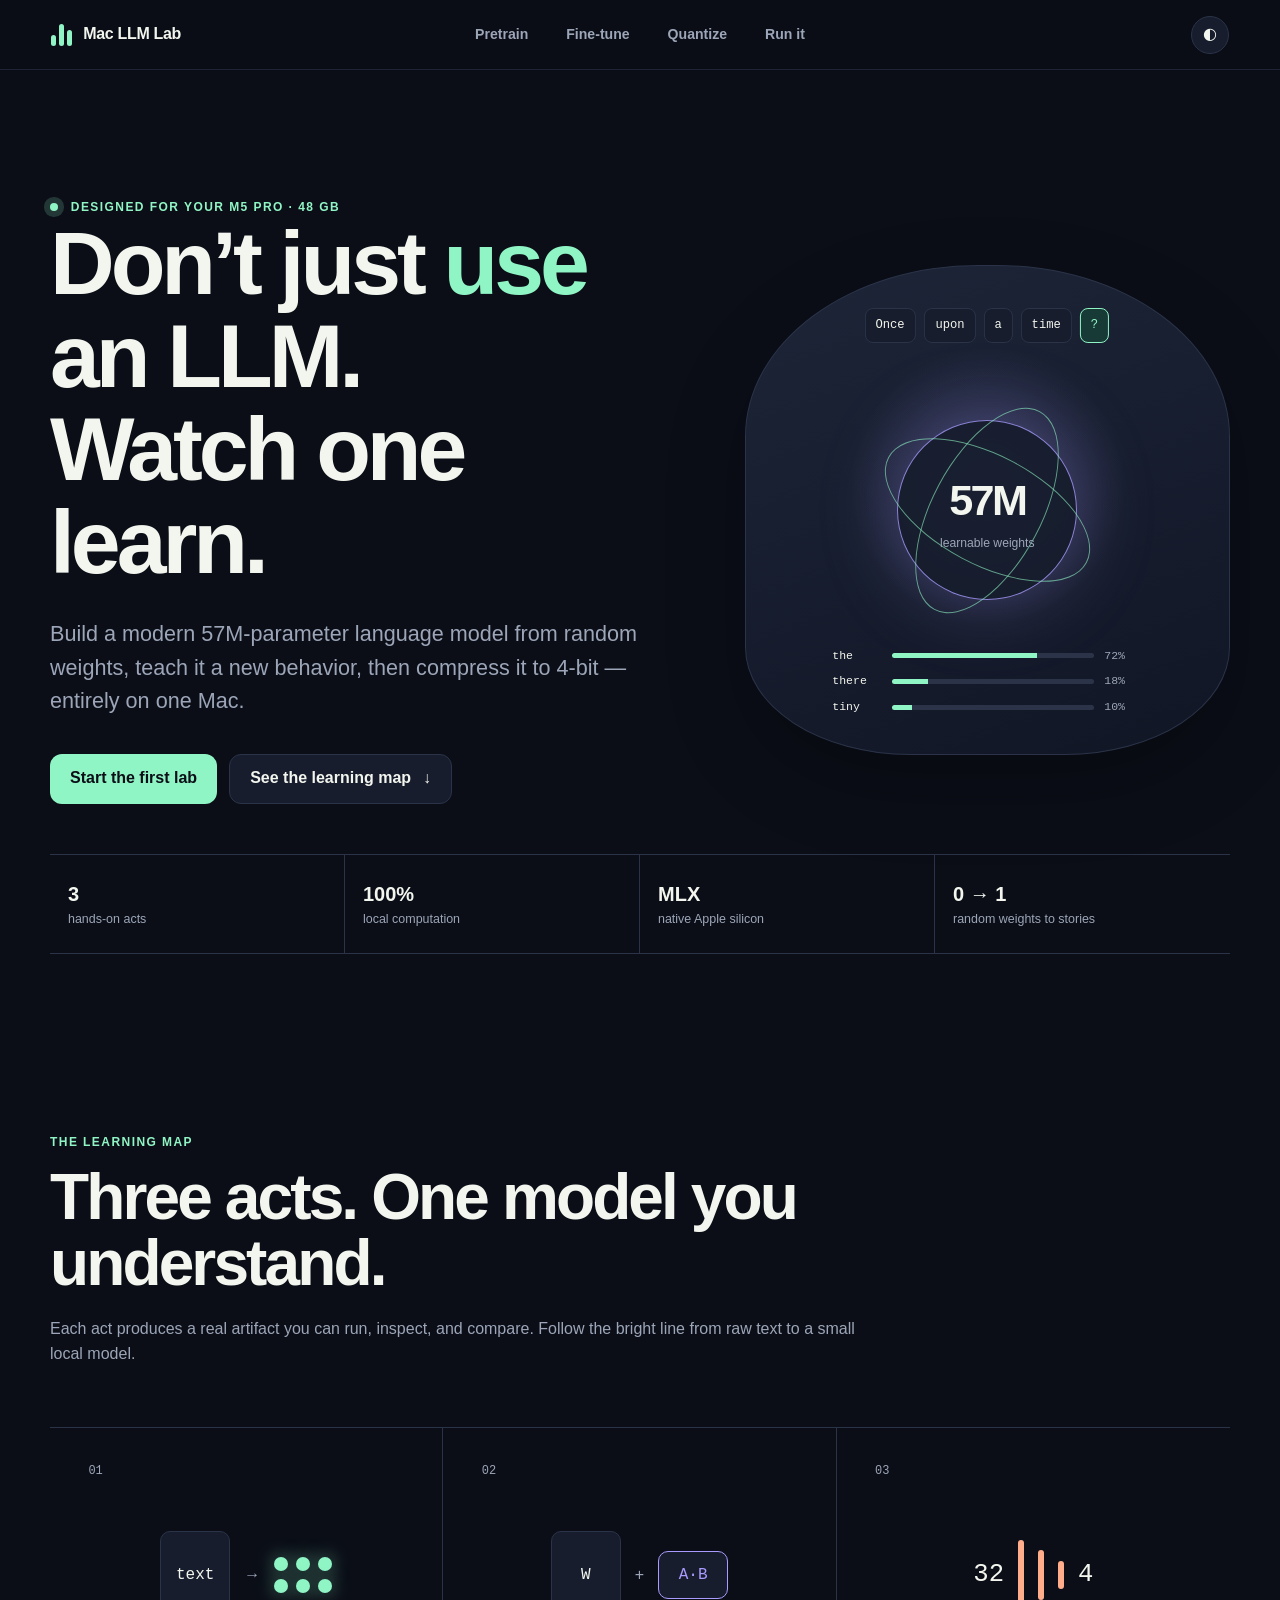
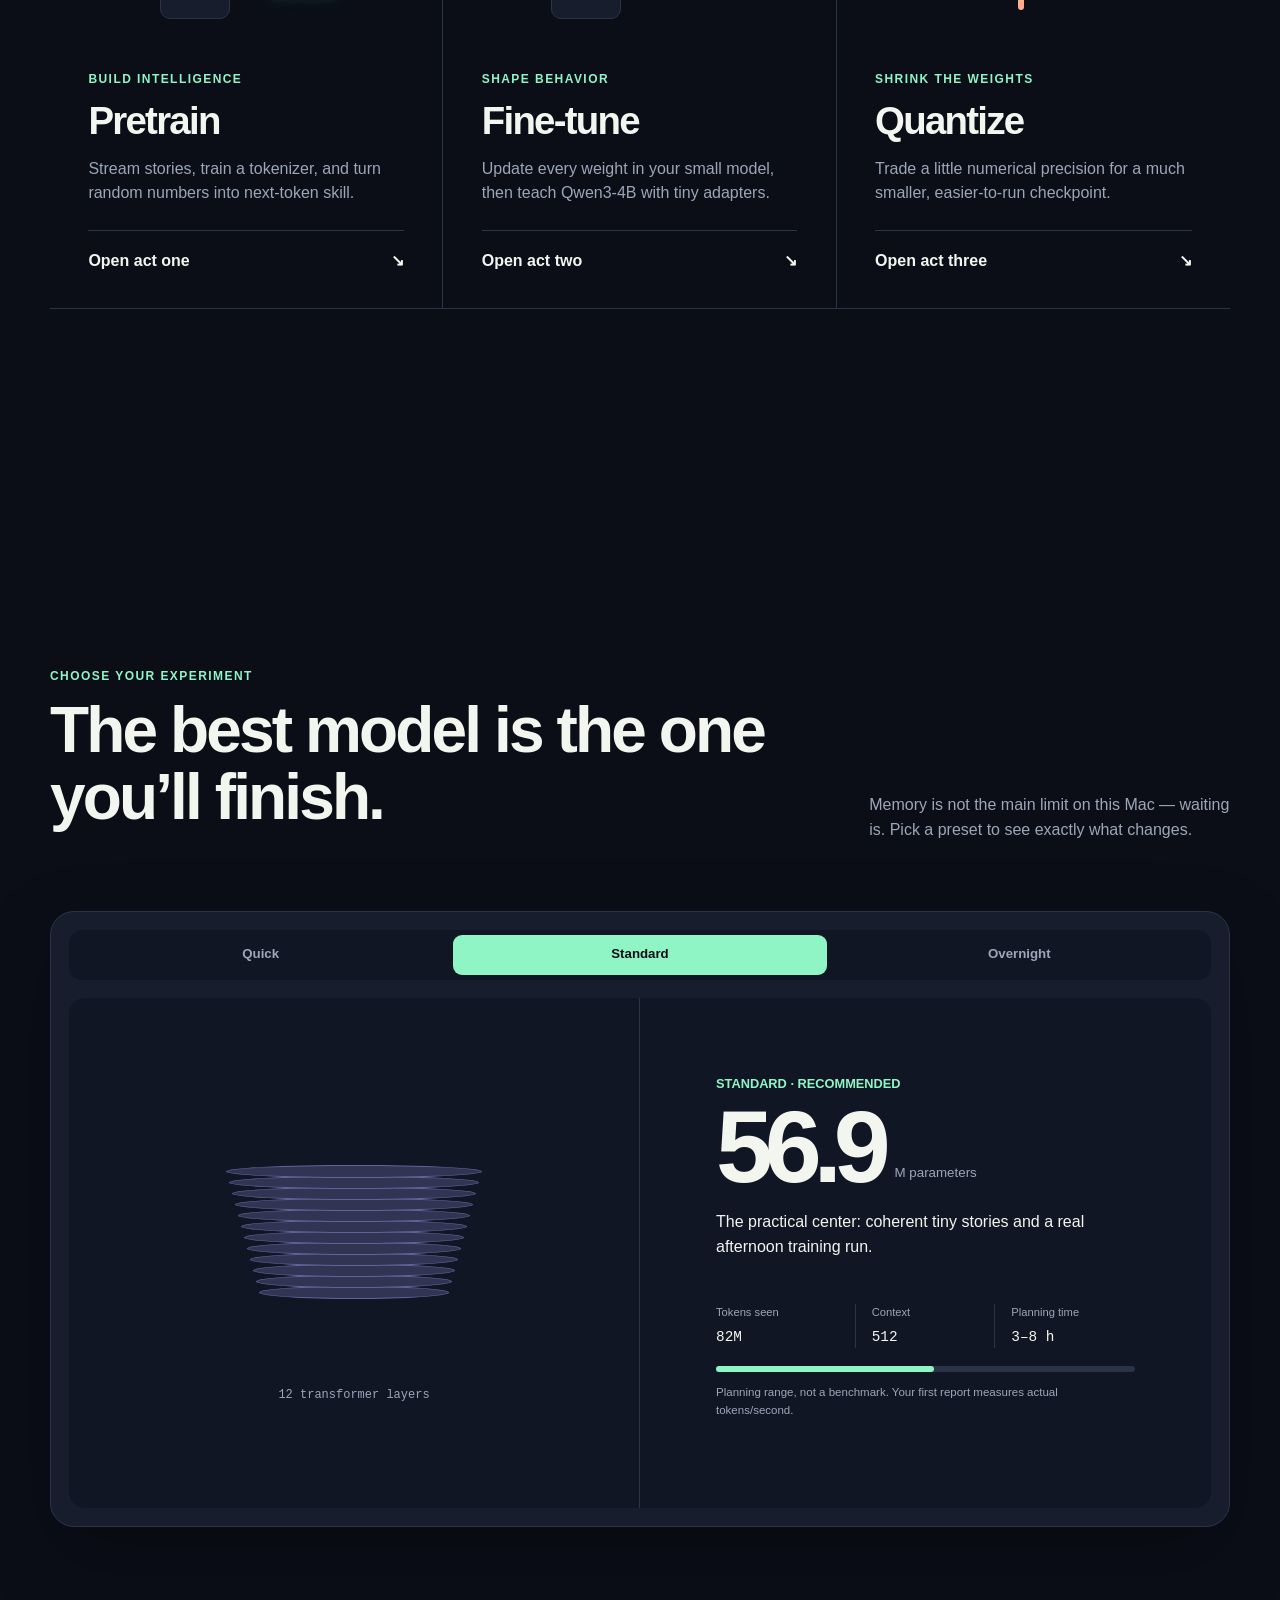
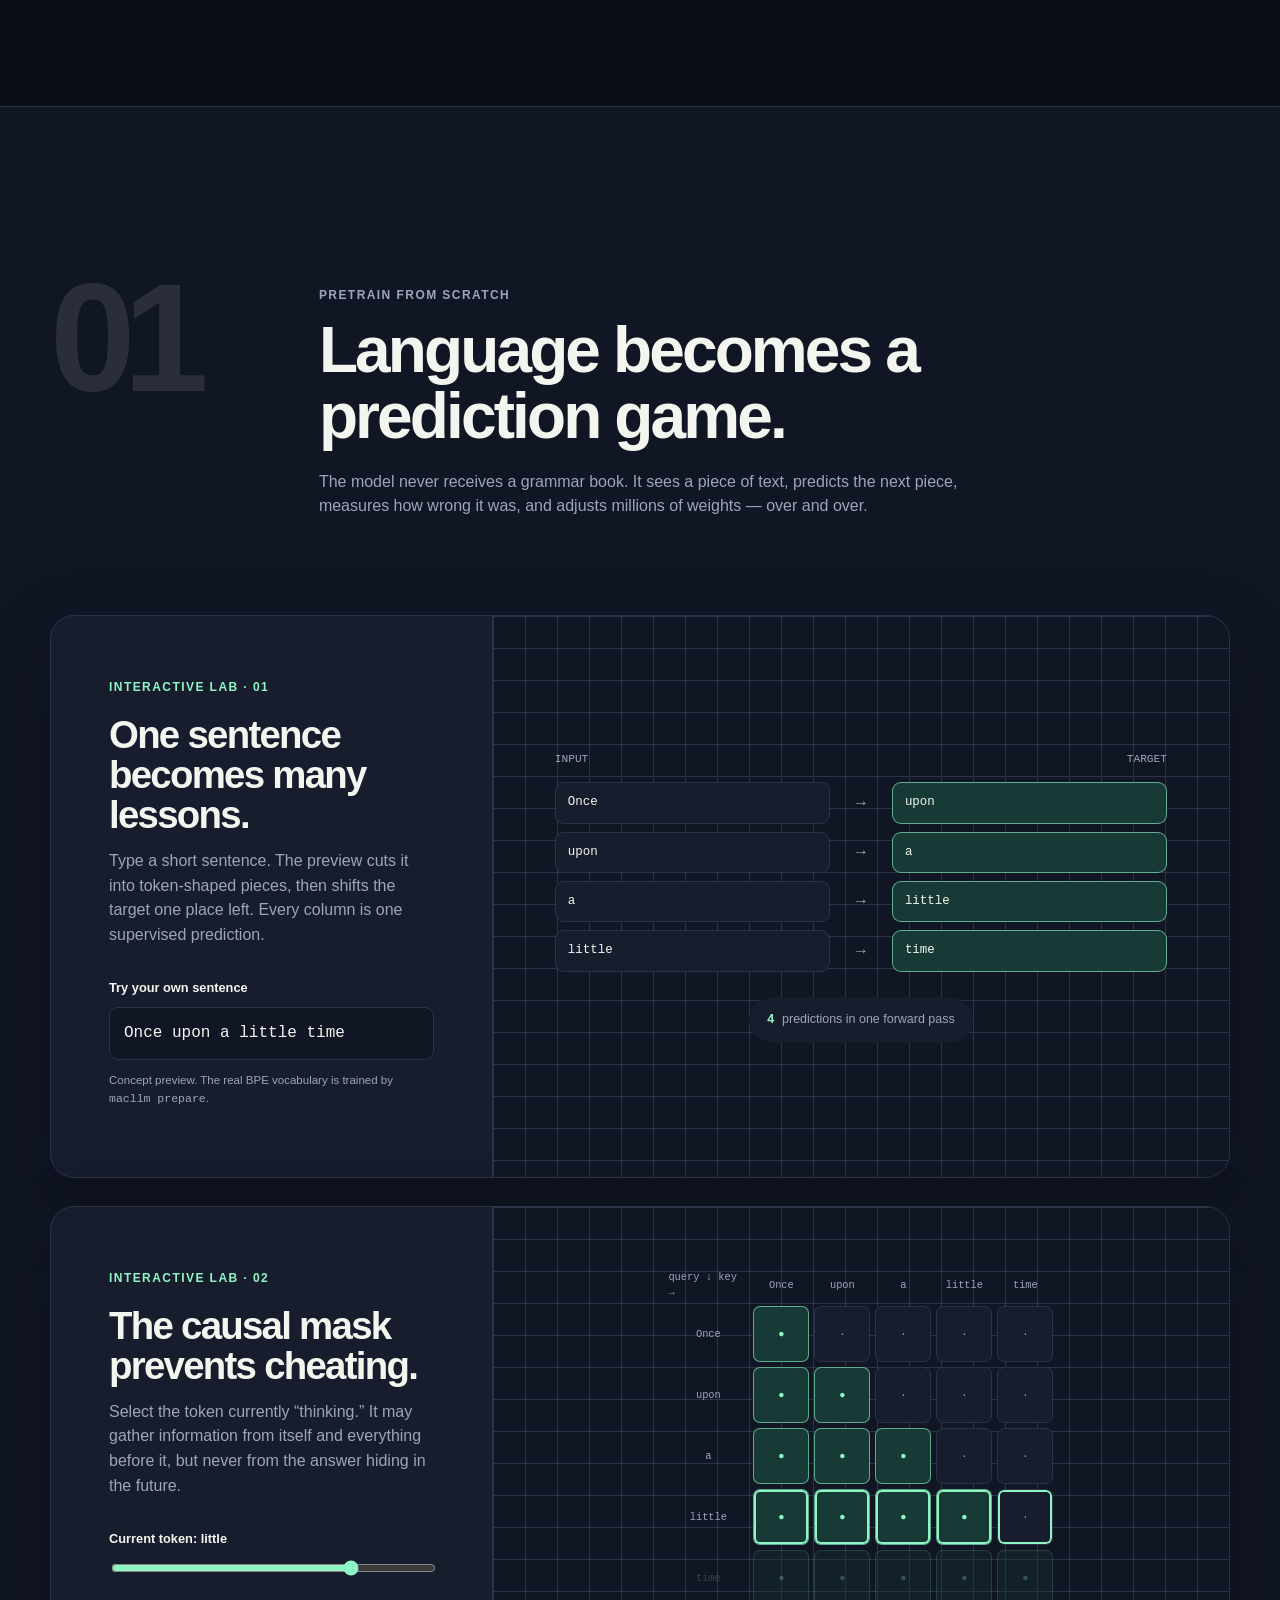
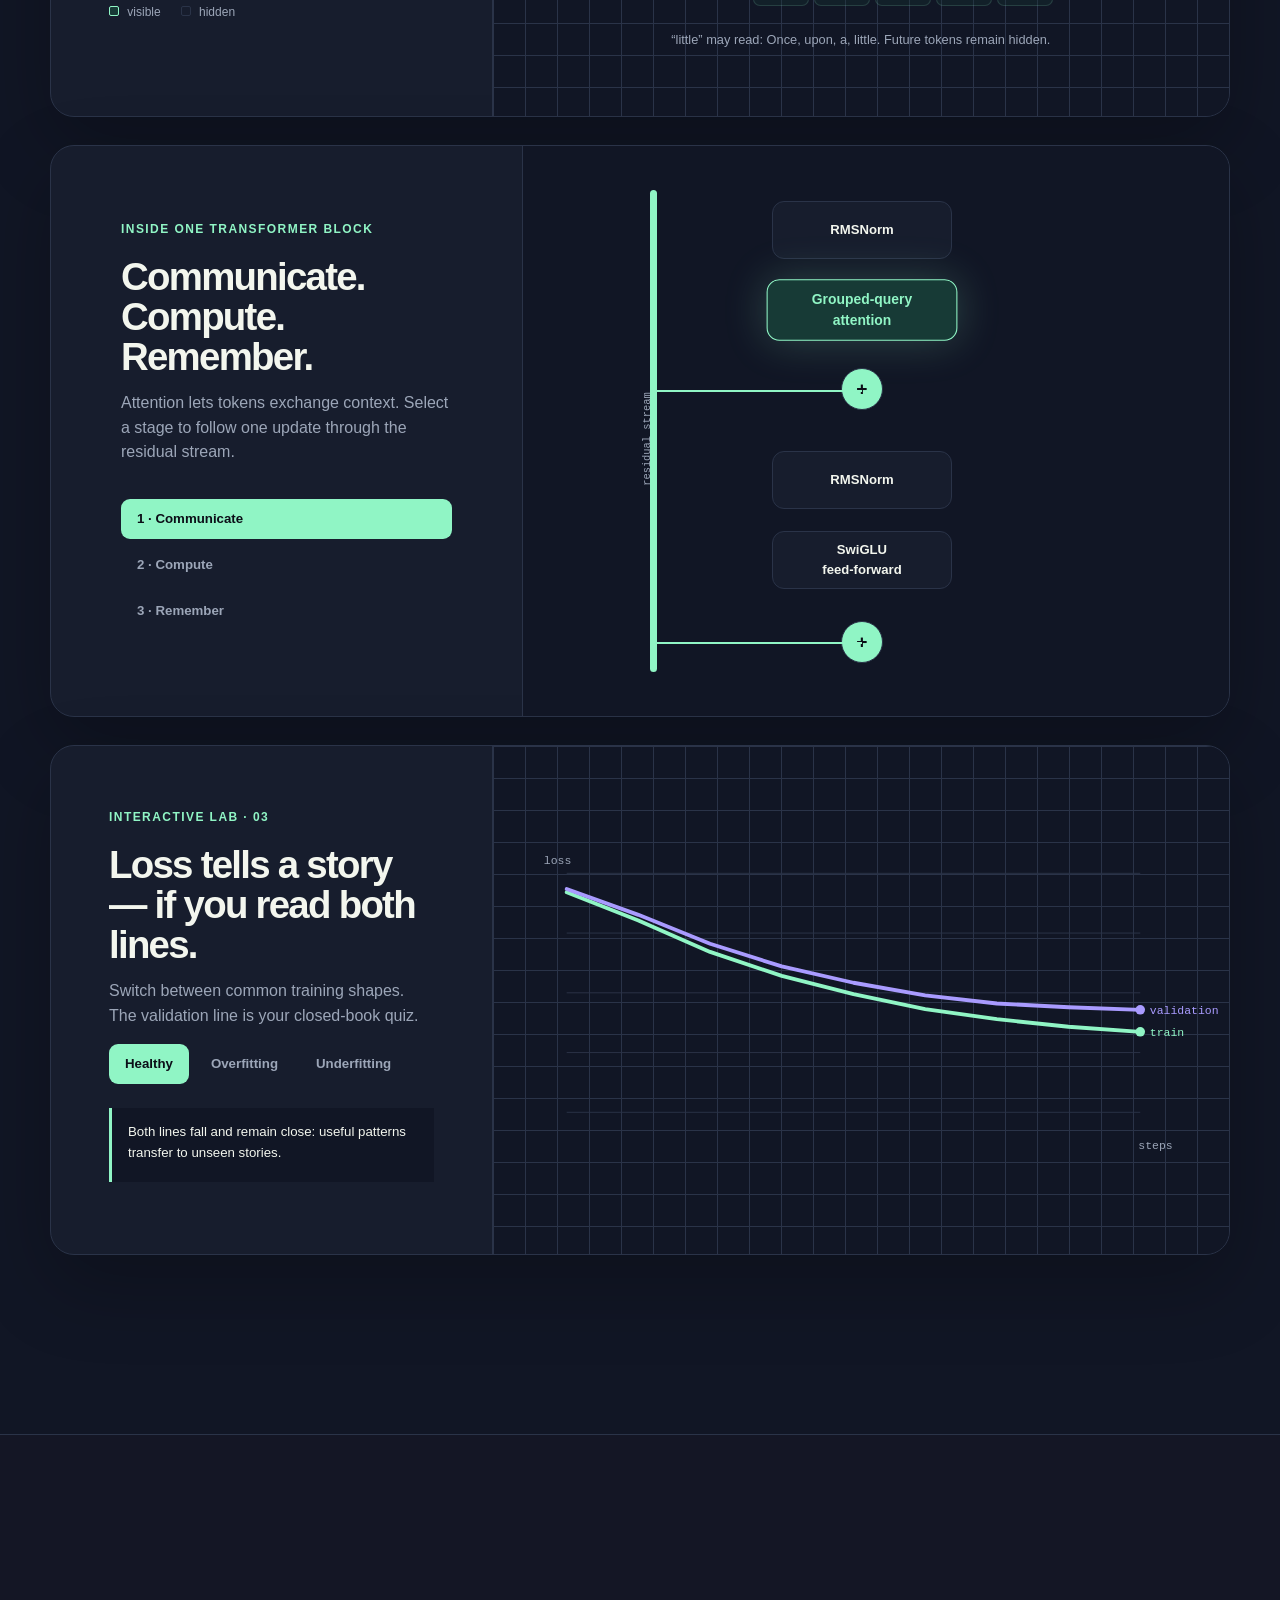
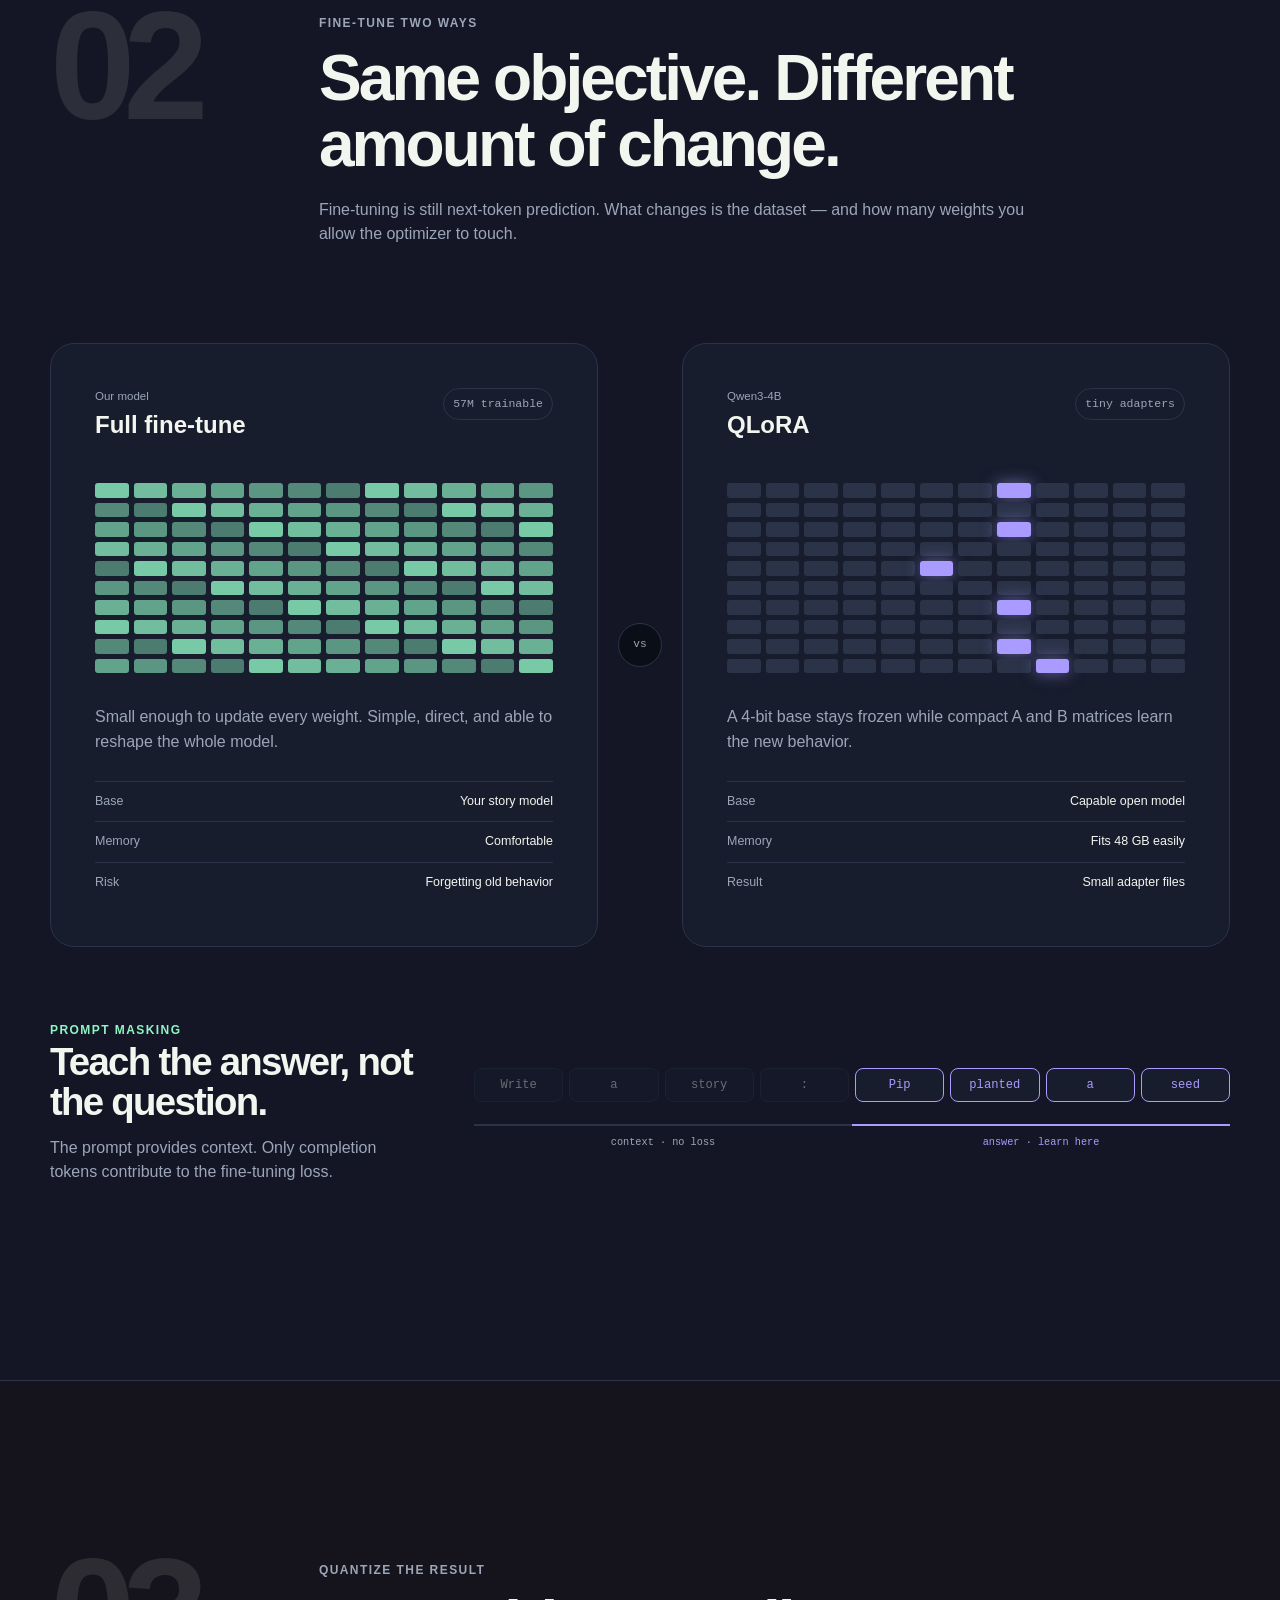
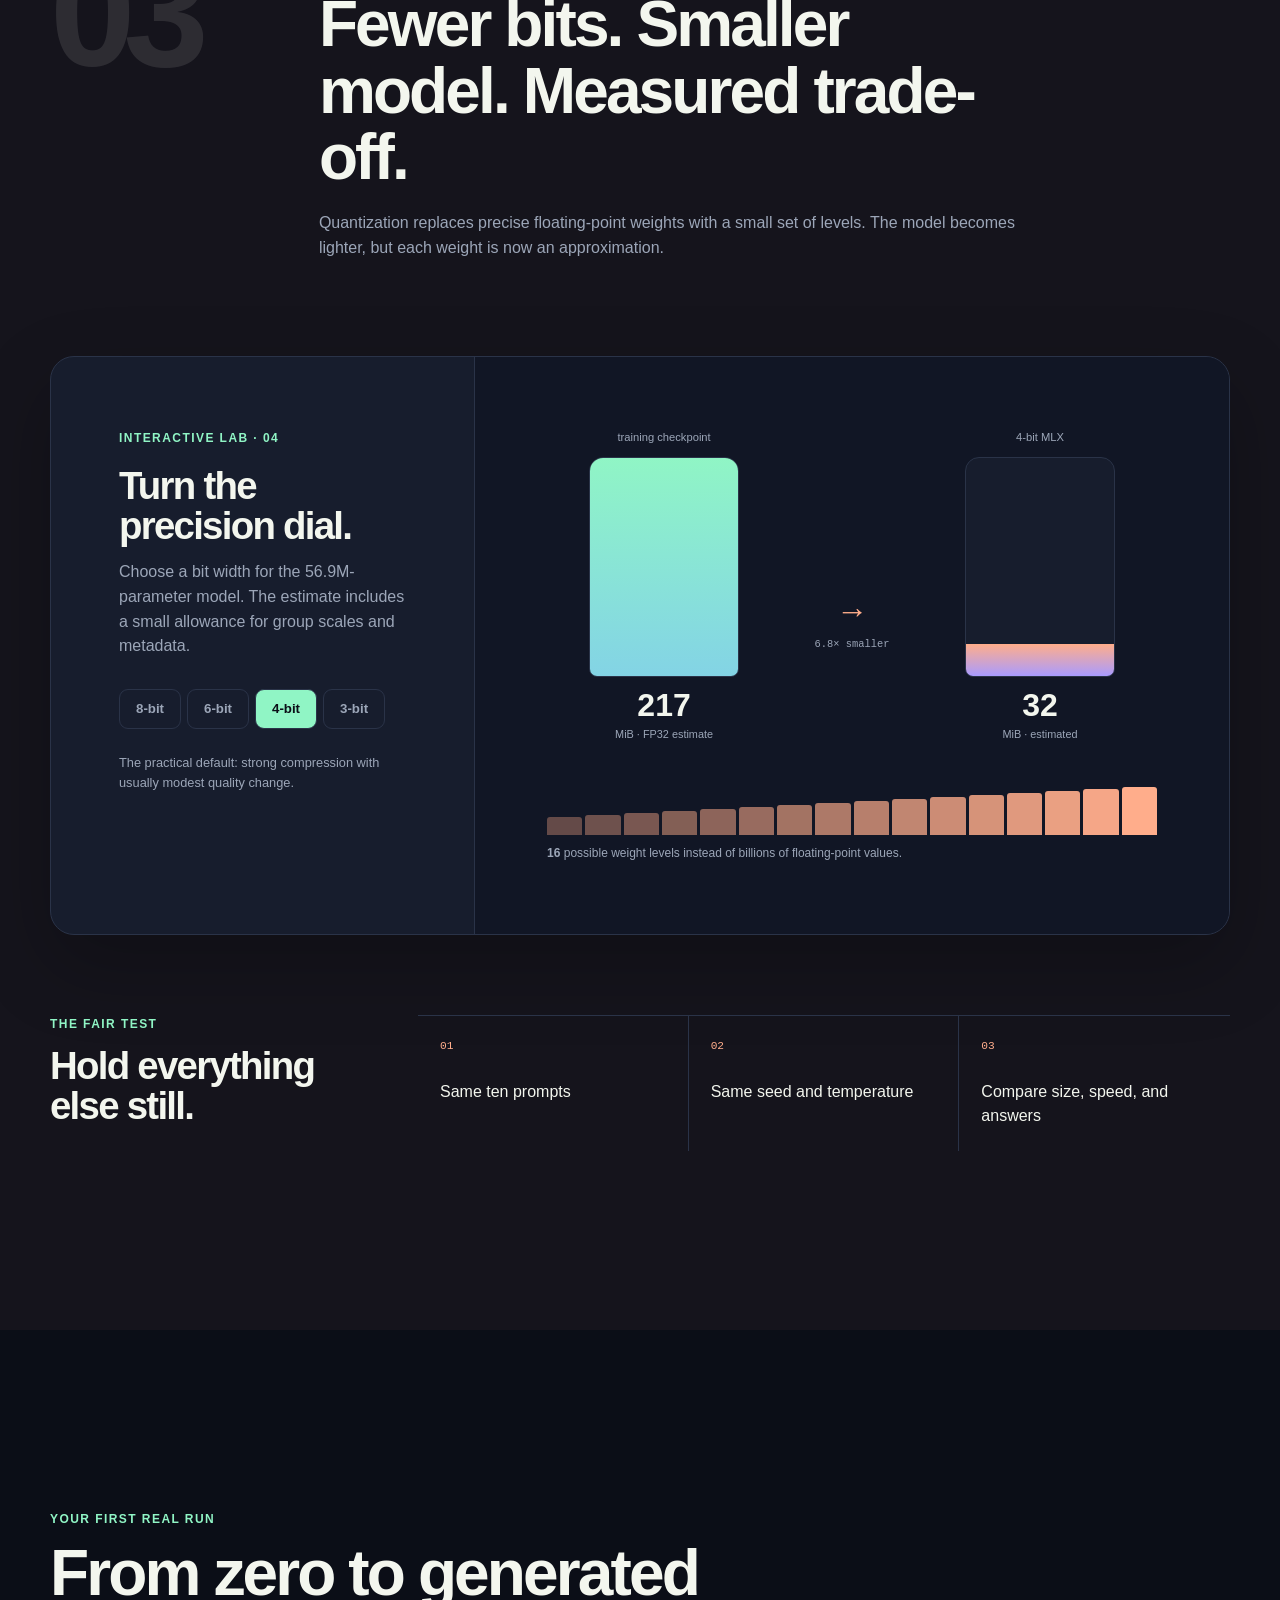
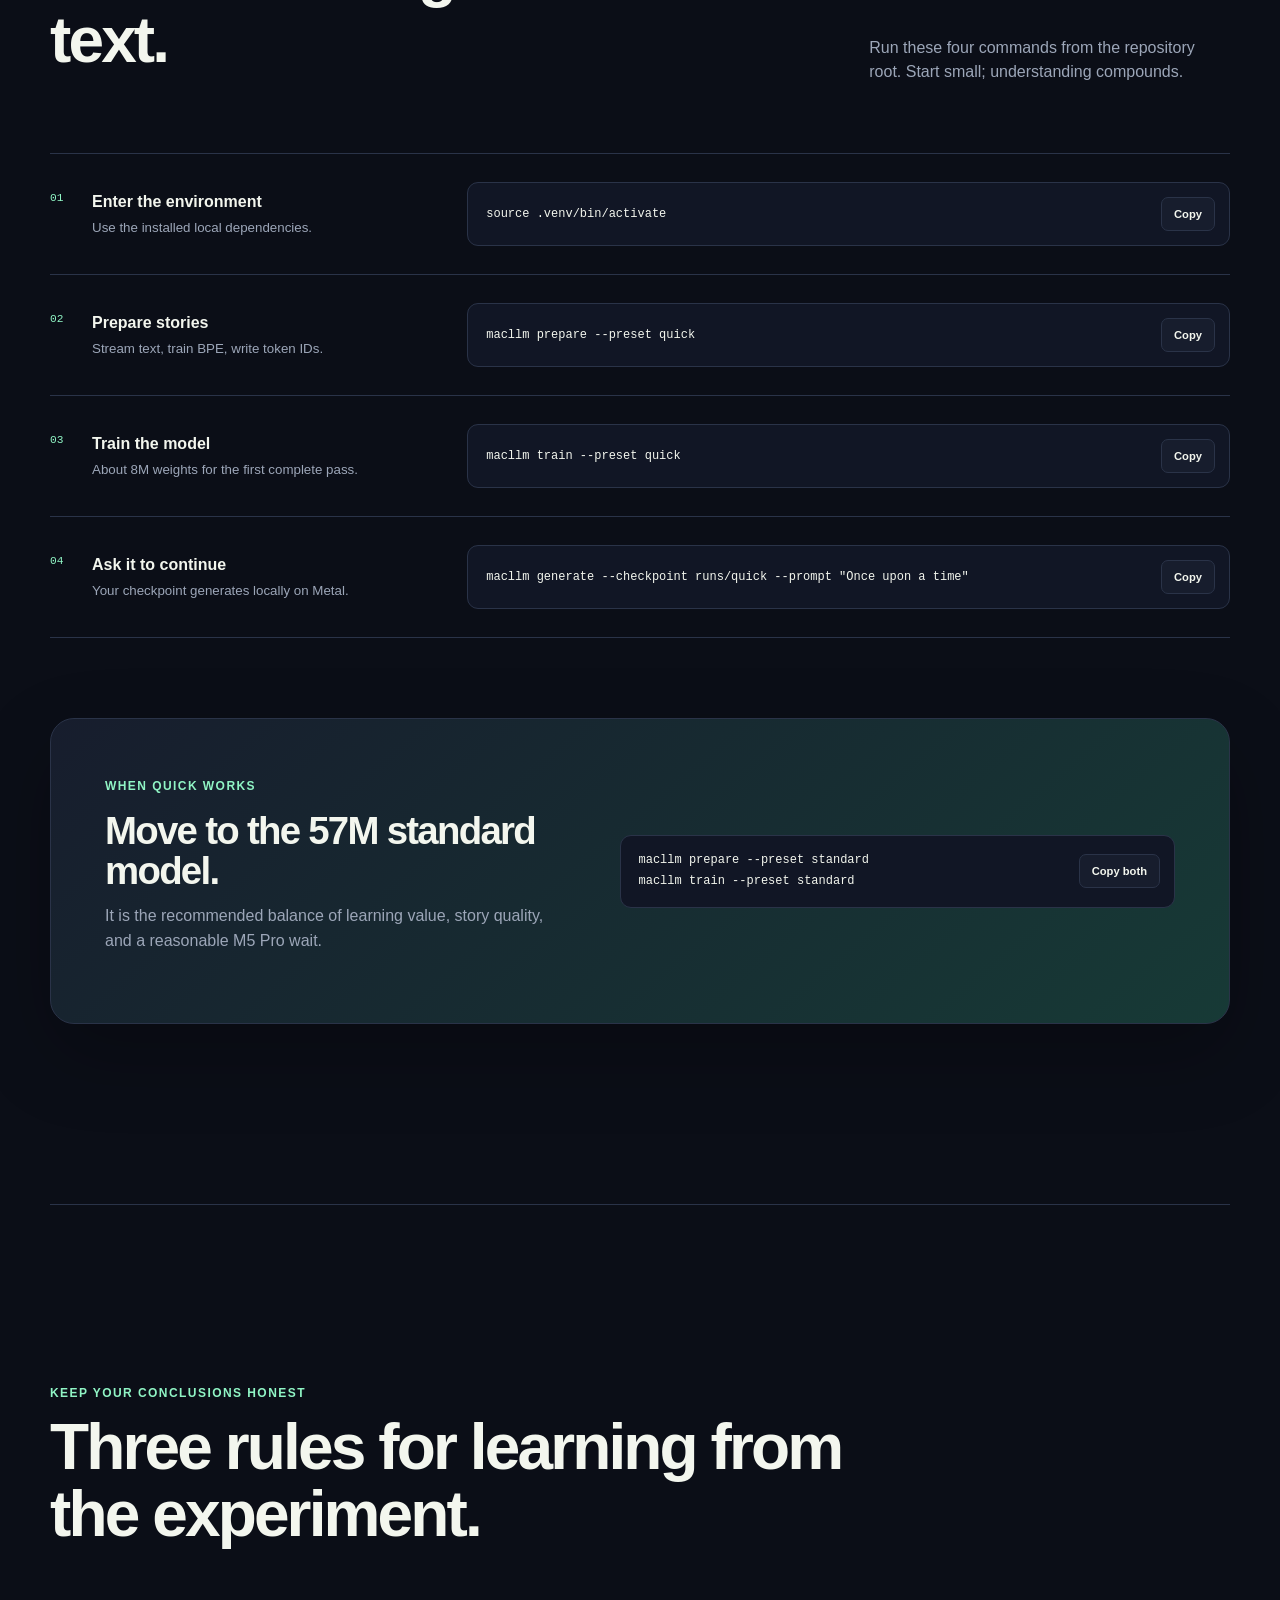
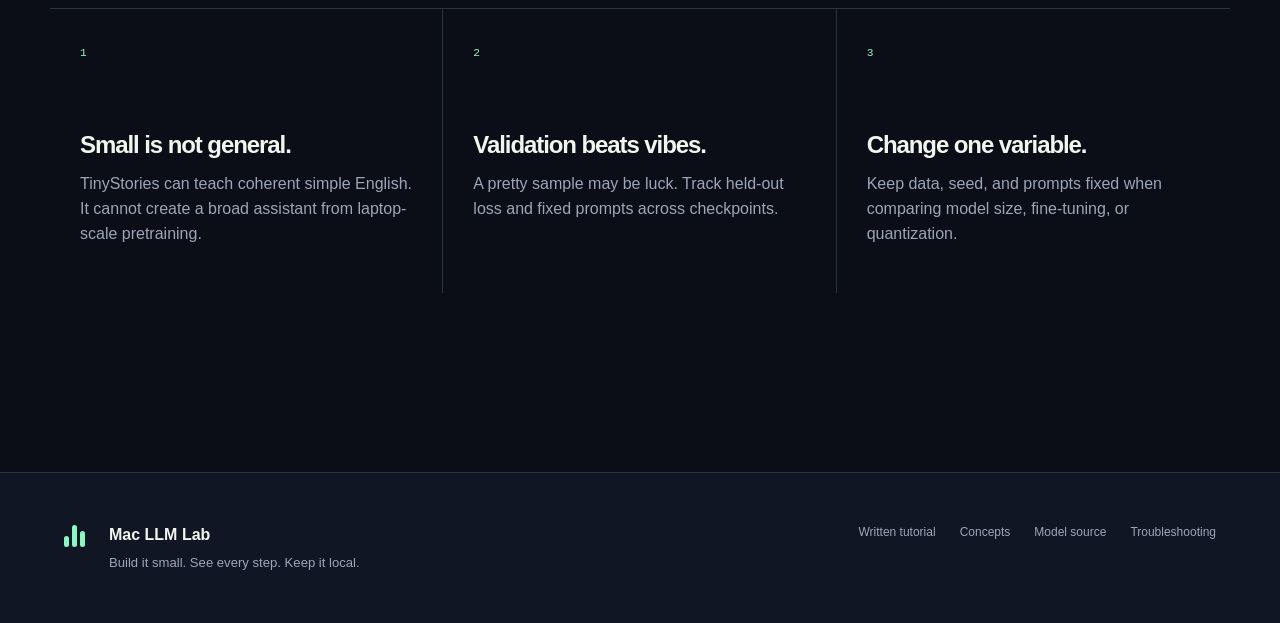
==== site/index.html @ 8b6c9ab3 "Add interactive visual course" ====
<!doctype html>
<html lang="en">
  <head>
    <meta charset="utf-8" />
    <meta name="viewport" content="width=device-width, initial-scale=1" />
    <meta
      name="description"
      content="A visual, practical course for building, fine-tuning, and quantizing language models on an Apple-silicon Mac."
    />
    <meta name="theme-color" content="#0b0e17" />
    <title>Mac LLM Lab — learn by building</title>
    <link rel="stylesheet" href="styles.css" />
    <script src="app.js" defer></script>
  </head>
  <body>
    <a class="skip-link" href="#main">Skip to the course</a>

    <header class="site-header">
      <a class="brand" href="#top" aria-label="Mac LLM Lab home">
        <span class="brand-mark" aria-hidden="true"><i></i><i></i><i></i></span>
        <span>Mac LLM Lab</span>
      </a>
      <nav aria-label="Course navigation">
        <a href="#pretrain">Pretrain</a>
        <a href="#finetune">Fine-tune</a>
        <a href="#quantize">Quantize</a>
        <a href="#run-it">Run it</a>
      </nav>
      <button class="theme-button" id="theme-button" type="button" aria-label="Switch color theme">
        <span class="theme-icon" aria-hidden="true">◐</span>
      </button>
    </header>

    <main id="main">
      <section class="hero section-shell" id="top">
        <div class="eyebrow"><span class="live-dot"></span> designed for your M5 Pro · 48 GB</div>
        <div class="hero-grid">
          <div class="hero-copy">
            <h1>Don’t just <em>use</em> an LLM.<br />Watch one learn.</h1>
            <p class="hero-lede">
              Build a modern 57M-parameter language model from random weights, teach it a new
              behavior, then compress it to 4-bit — entirely on one Mac.
            </p>
            <div class="hero-actions">
              <a class="button button-primary" href="#run-it">Start the first lab</a>
              <a class="button button-quiet" href="#map">See the learning map <span>↓</span></a>
            </div>
          </div>

          <div class="hero-visual" aria-label="Tokens flowing through a small transformer">
            <div class="token-river" aria-hidden="true">
              <span style="--i: 0">Once</span>
              <span style="--i: 1">upon</span>
              <span style="--i: 2">a</span>
              <span style="--i: 3">time</span>
              <span style="--i: 4" class="token-prediction">?</span>
            </div>
            <div class="model-core">
              <span class="core-orbit orbit-one"></span>
              <span class="core-orbit orbit-two"></span>
              <div class="core-label">
                <strong>57M</strong>
                <span>learnable weights</span>
              </div>
            </div>
            <div class="prediction-stack" aria-hidden="true">
              <div><span>the</span><i style="--p: 72%"></i><b>72%</b></div>
              <div><span>there</span><i style="--p: 18%"></i><b>18%</b></div>
              <div><span>tiny</span><i style="--p: 10%"></i><b>10%</b></div>
            </div>
          </div>
        </div>

        <div class="fact-strip" aria-label="Course facts">
          <div><strong>3</strong><span>hands-on acts</span></div>
          <div><strong>100%</strong><span>local computation</span></div>
          <div><strong>MLX</strong><span>native Apple silicon</span></div>
          <div><strong>0 → 1</strong><span>random weights to stories</span></div>
        </div>
      </section>

      <section class="map section-shell" id="map">
        <div class="section-heading narrow-heading">
          <p class="section-kicker">The learning map</p>
          <h2>Three acts. One model you understand.</h2>
          <p>
            Each act produces a real artifact you can run, inspect, and compare. Follow the bright
            line from raw text to a small local model.
          </p>
        </div>

        <div class="course-map" aria-label="Three-part course roadmap">
          <article class="map-act act-pretrain">
            <div class="act-number">01</div>
            <div class="act-art" aria-hidden="true">
              <span class="raw-page">text</span>
              <span class="map-arrow">→</span>
              <span class="weight-cloud"><i></i><i></i><i></i><i></i><i></i><i></i></span>
            </div>
            <p class="act-tag">Build intelligence</p>
            <h3>Pretrain</h3>
            <p>Stream stories, train a tokenizer, and turn random numbers into next-token skill.</p>
            <a href="#pretrain">Open act one <span>↘</span></a>
          </article>

          <article class="map-act act-finetune">
            <div class="act-number">02</div>
            <div class="act-art adapter-art" aria-hidden="true">
              <span class="frozen-block">W</span>
              <span class="plus-sign">+</span>
              <span class="adapter-block">A·B</span>
            </div>
            <p class="act-tag">Shape behavior</p>
            <h3>Fine-tune</h3>
            <p>Update every weight in your small model, then teach Qwen3-4B with tiny adapters.</p>
            <a href="#finetune">Open act two <span>↘</span></a>
          </article>

          <article class="map-act act-quantize">
            <div class="act-number">03</div>
            <div class="act-art bit-art" aria-hidden="true">
              <span>32</span><i></i><i></i><i></i><span>4</span>
            </div>
            <p class="act-tag">Shrink the weights</p>
            <h3>Quantize</h3>
            <p>Trade a little numerical precision for a much smaller, easier-to-run checkpoint.</p>
            <a href="#quantize">Open act three <span>↘</span></a>
          </article>
        </div>
      </section>

      <section class="preset-section section-shell" aria-labelledby="preset-title">
        <div class="section-heading split-heading">
          <div>
            <p class="section-kicker">Choose your experiment</p>
            <h2 id="preset-title">The best model is the one you’ll finish.</h2>
          </div>
          <p>
            Memory is not the main limit on this Mac — waiting is. Pick a preset to see exactly
            what changes.
          </p>
        </div>

        <div class="preset-lab">
          <div class="segmented-control" role="group" aria-label="Model preset">
            <button type="button" data-preset="quick">Quick</button>
            <button class="is-selected" type="button" data-preset="standard">Standard</button>
            <button type="button" data-preset="overnight">Overnight</button>
          </div>

          <div class="preset-stage">
            <div class="preset-model" aria-hidden="true">
              <div class="layer-stack" id="layer-stack"></div>
              <div class="stack-caption"><span id="stack-layers">12</span> transformer layers</div>
            </div>
            <div class="preset-readout" aria-live="polite">
              <p class="preset-name" id="preset-name">Standard · recommended</p>
              <div class="big-number"><span id="preset-params">56.9</span><small>M parameters</small></div>
              <p id="preset-purpose">The practical center: coherent tiny stories and a real afternoon training run.</p>
              <dl class="preset-metrics">
                <div><dt>Tokens seen</dt><dd id="preset-tokens">82M</dd></div>
                <div><dt>Context</dt><dd id="preset-context">512</dd></div>
                <div><dt>Planning time</dt><dd id="preset-time">3–8 h</dd></div>
              </dl>
              <div class="time-track" aria-label="Relative training time">
                <span id="time-fill"></span>
              </div>
              <p class="fine-print">Planning range, not a benchmark. Your first report measures actual tokens/second.</p>
            </div>
          </div>
        </div>
      </section>

      <section class="act-section pretrain-section" id="pretrain">
        <div class="section-shell">
          <div class="act-heading">
            <span class="giant-number" aria-hidden="true">01</span>
            <div>
              <p class="section-kicker">Pretrain from scratch</p>
              <h2>Language becomes a prediction game.</h2>
              <p>
                The model never receives a grammar book. It sees a piece of text, predicts the next
                piece, measures how wrong it was, and adjusts millions of weights — over and over.
              </p>
            </div>
          </div>

          <article class="lab token-lab" aria-labelledby="token-lab-title">
            <div class="lab-copy">
              <span class="lab-label">Interactive lab · 01</span>
              <h3 id="token-lab-title">One sentence becomes many lessons.</h3>
              <p>
                Type a short sentence. The preview cuts it into token-shaped pieces, then shifts the
                target one place left. Every column is one supervised prediction.
              </p>
              <label for="token-input">Try your own sentence</label>
              <input id="token-input" type="text" value="Once upon a little time" maxlength="72" />
              <p class="fine-print">Concept preview. The real BPE vocabulary is trained by <code>macllm prepare</code>.</p>
            </div>
            <div class="lab-stage token-stage">
              <div class="shift-labels" aria-hidden="true"><span>input</span><span>target</span></div>
              <div class="token-grid" id="token-grid" aria-live="polite"></div>
              <div class="lesson-count"><strong id="lesson-count">4</strong> predictions in one forward pass</div>
            </div>
          </article>

          <article class="lab attention-lab" aria-labelledby="attention-lab-title">
            <div class="lab-copy">
              <span class="lab-label">Interactive lab · 02</span>
              <h3 id="attention-lab-title">The causal mask prevents cheating.</h3>
              <p>
                Select the token currently “thinking.” It may gather information from itself and
                everything before it, but never from the answer hiding in the future.
              </p>
              <label for="query-position">Current token: <strong id="query-token">little</strong></label>
              <input id="query-position" type="range" min="0" max="4" value="3" />
              <div class="mask-legend"><span><i class="visible-key"></i> visible</span><span><i></i> hidden</span></div>
            </div>
            <div class="lab-stage attention-stage">
              <div class="attention-matrix" id="attention-matrix" role="img" aria-label="Causal attention visibility matrix"></div>
              <p id="attention-detail" class="attention-detail" aria-live="polite"></p>
            </div>
          </article>

          <article class="architecture" aria-labelledby="architecture-title">
            <div class="architecture-copy">
              <span class="lab-label">Inside one transformer block</span>
              <h3 id="architecture-title">Communicate. Compute. Remember.</h3>
              <p id="architecture-detail">
                Attention lets tokens exchange context. Select a stage to follow one update through
                the residual stream.
              </p>
              <div class="architecture-controls" role="group" aria-label="Transformer stage">
                <button class="is-selected" type="button" data-architecture="attention">1 · Communicate</button>
                <button type="button" data-architecture="ffn">2 · Compute</button>
                <button type="button" data-architecture="residual">3 · Remember</button>
              </div>
            </div>
            <div class="block-diagram" id="block-diagram" aria-label="Interactive transformer block diagram">
              <div class="residual-rail"><span>residual stream</span></div>
              <div class="block-node node-norm-one">RMSNorm</div>
              <div class="block-node node-attention is-active">Grouped-query<br />attention</div>
              <div class="merge-node merge-one">+</div>
              <div class="block-node node-norm-two">RMSNorm</div>
              <div class="block-node node-ffn">SwiGLU<br />feed-forward</div>
              <div class="merge-node merge-two">+</div>
              <div class="flow-line line-one"></div>
              <div class="flow-line line-two"></div>
            </div>
          </article>

          <article class="lab loss-lab" aria-labelledby="loss-title">
            <div class="lab-copy">
              <span class="lab-label">Interactive lab · 03</span>
              <h3 id="loss-title">Loss tells a story — if you read both lines.</h3>
              <p>Switch between common training shapes. The validation line is your closed-book quiz.</p>
              <div class="loss-controls" role="group" aria-label="Loss curve scenario">
                <button class="is-selected" type="button" data-loss="healthy">Healthy</button>
                <button type="button" data-loss="overfit">Overfitting</button>
                <button type="button" data-loss="underfit">Underfitting</button>
              </div>
              <p class="diagnosis" id="loss-diagnosis" aria-live="polite">
                Both lines fall and remain close: useful patterns transfer to unseen stories.
              </p>
            </div>
            <div class="lab-stage chart-stage">
              <svg id="loss-chart" viewBox="0 0 720 340" role="img" aria-labelledby="loss-chart-title loss-chart-desc">
                <title id="loss-chart-title">Training and validation loss</title>
                <desc id="loss-chart-desc">A line chart showing healthy training where both losses decrease.</desc>
                <g class="chart-grid"></g>
                <text class="axis-title" x="28" y="28">loss</text>
                <text class="axis-title" x="650" y="326">steps</text>
                <path class="loss-line train-line" id="train-line"></path>
                <path class="loss-line valid-line" id="valid-line"></path>
                <circle class="line-end train-end" id="train-end" r="5"></circle>
                <circle class="line-end valid-end" id="valid-end" r="5"></circle>
                <text class="line-label train-label" id="train-label">train</text>
                <text class="line-label valid-label" id="valid-label">validation</text>
              </svg>
            </div>
          </article>
        </div>
      </section>

      <section class="act-section finetune-section" id="finetune">
        <div class="section-shell">
          <div class="act-heading">
            <span class="giant-number" aria-hidden="true">02</span>
            <div>
              <p class="section-kicker">Fine-tune two ways</p>
              <h2>Same objective. Different amount of change.</h2>
              <p>
                Fine-tuning is still next-token prediction. What changes is the dataset — and how
                many weights you allow the optimizer to touch.
              </p>
            </div>
          </div>

          <div class="tune-comparison">
            <article class="tune-path full-path">
              <div class="path-heading">
                <div><span>Our model</span><strong>Full fine-tune</strong></div>
                <span class="path-badge">57M trainable</span>
              </div>
              <div class="weight-field all-trainable" id="full-weight-field" aria-label="All model weights are trainable"></div>
              <p>Small enough to update every weight. Simple, direct, and able to reshape the whole model.</p>
              <dl>
                <div><dt>Base</dt><dd>Your story model</dd></div>
                <div><dt>Memory</dt><dd>Comfortable</dd></div>
                <div><dt>Risk</dt><dd>Forgetting old behavior</dd></div>
              </dl>
            </article>

            <div class="comparison-word" aria-hidden="true">vs</div>

            <article class="tune-path lora-path">
              <div class="path-heading">
                <div><span>Qwen3-4B</span><strong>QLoRA</strong></div>
                <span class="path-badge">tiny adapters</span>
              </div>
              <div class="weight-field mostly-frozen" id="lora-weight-field" aria-label="Frozen base weights with a few trainable adapters"></div>
              <p>A 4-bit base stays frozen while compact A and B matrices learn the new behavior.</p>
              <dl>
                <div><dt>Base</dt><dd>Capable open model</dd></div>
                <div><dt>Memory</dt><dd>Fits 48 GB easily</dd></div>
                <div><dt>Result</dt><dd>Small adapter files</dd></div>
              </dl>
            </article>
          </div>

          <div class="mask-explainer">
            <div>
              <span class="lab-label">Prompt masking</span>
              <h3>Teach the answer, not the question.</h3>
              <p>The prompt provides context. Only completion tokens contribute to the fine-tuning loss.</p>
            </div>
            <div class="mask-tokens" aria-label="Prompt tokens masked and completion tokens trained">
              <span class="masked">Write</span><span class="masked">a</span><span class="masked">story</span><span class="masked">:</span>
              <span class="trained">Pip</span><span class="trained">planted</span><span class="trained">a</span><span class="trained">seed</span>
              <div class="mask-brace prompt-brace">context · no loss</div>
              <div class="mask-brace answer-brace">answer · learn here</div>
            </div>
          </div>
        </div>
      </section>

      <section class="act-section quantize-section" id="quantize">
        <div class="section-shell">
          <div class="act-heading">
            <span class="giant-number" aria-hidden="true">03</span>
            <div>
              <p class="section-kicker">Quantize the result</p>
              <h2>Fewer bits. Smaller model. Measured trade-off.</h2>
              <p>
                Quantization replaces precise floating-point weights with a small set of levels.
                The model becomes lighter, but each weight is now an approximation.
              </p>
            </div>
          </div>

          <article class="quant-lab" aria-labelledby="quant-title">
            <div class="quant-controls">
              <span class="lab-label">Interactive lab · 04</span>
              <h3 id="quant-title">Turn the precision dial.</h3>
              <p>
                Choose a bit width for the 56.9M-parameter model. The estimate includes a small
                allowance for group scales and metadata.
              </p>
              <div class="bit-buttons" role="group" aria-label="Quantization bit width">
                <button type="button" data-bits="8">8-bit</button>
                <button type="button" data-bits="6">6-bit</button>
                <button class="is-selected" type="button" data-bits="4">4-bit</button>
                <button type="button" data-bits="3">3-bit</button>
              </div>
              <p class="quant-caution" id="quant-caution">The practical default: strong compression with usually modest quality change.</p>
            </div>

            <div class="quant-stage">
              <div class="size-comparison">
                <div class="size-column original-size">
                  <span class="size-label">training checkpoint</span>
                  <div class="size-vessel"><span></span></div>
                  <strong>217</strong><small>MiB · FP32 estimate</small>
                </div>
                <div class="compression-arrow" aria-hidden="true"><span>→</span><small id="compression-ratio">6.7× smaller</small></div>
                <div class="size-column quantized-size">
                  <span class="size-label" id="quant-label">4-bit MLX</span>
                  <div class="size-vessel"><span id="quant-vessel"></span></div>
                  <strong id="quant-size">32</strong><small>MiB · estimated</small>
                </div>
              </div>
              <div class="levels-visual" id="levels-visual" aria-label="Available integer levels at selected bit width"></div>
              <p><strong id="level-count">16</strong> possible weight levels instead of billions of floating-point values.</p>
            </div>
          </article>

          <div class="fair-test">
            <div>
              <p class="section-kicker">The fair test</p>
              <h3>Hold everything else still.</h3>
            </div>
            <ol>
              <li><span>01</span>Same ten prompts</li>
              <li><span>02</span>Same seed and temperature</li>
              <li><span>03</span>Compare size, speed, and answers</li>
            </ol>
          </div>
        </div>
      </section>

      <section class="run-section section-shell" id="run-it">
        <div class="section-heading split-heading">
          <div>
            <p class="section-kicker">Your first real run</p>
            <h2>From zero to generated text.</h2>
          </div>
          <p>Run these four commands from the repository root. Start small; understanding compounds.</p>
        </div>

        <ol class="run-steps">
          <li>
            <div class="step-meta"><span>01</span><strong>Enter the environment</strong><small>Use the installed local dependencies.</small></div>
            <div class="command-block"><code>source .venv/bin/activate</code><button type="button" data-copy="source .venv/bin/activate">Copy</button></div>
          </li>
          <li>
            <div class="step-meta"><span>02</span><strong>Prepare stories</strong><small>Stream text, train BPE, write token IDs.</small></div>
            <div class="command-block"><code>macllm prepare --preset quick</code><button type="button" data-copy="macllm prepare --preset quick">Copy</button></div>
          </li>
          <li>
            <div class="step-meta"><span>03</span><strong>Train the model</strong><small>About 8M weights for the first complete pass.</small></div>
            <div class="command-block"><code>macllm train --preset quick</code><button type="button" data-copy="macllm train --preset quick">Copy</button></div>
          </li>
          <li>
            <div class="step-meta"><span>04</span><strong>Ask it to continue</strong><small>Your checkpoint generates locally on Metal.</small></div>
            <div class="command-block"><code>macllm generate --checkpoint runs/quick --prompt "Once upon a time"</code><button type="button" data-copy='macllm generate --checkpoint runs/quick --prompt "Once upon a time"'>Copy</button></div>
          </li>
        </ol>

        <div class="next-journey">
          <div>
            <span class="eyebrow">When quick works</span>
            <h3>Move to the 57M standard model.</h3>
            <p>It is the recommended balance of learning value, story quality, and a reasonable M5 Pro wait.</p>
          </div>
          <div class="next-command">
            <code>macllm prepare --preset standard<br />macllm train --preset standard</code>
            <button type="button" data-copy="macllm prepare --preset standard&#10;macllm train --preset standard">Copy both</button>
          </div>
        </div>
      </section>

      <section class="principles section-shell" aria-labelledby="principles-title">
        <div class="section-heading narrow-heading">
          <p class="section-kicker">Keep your conclusions honest</p>
          <h2 id="principles-title">Three rules for learning from the experiment.</h2>
        </div>
        <div class="principle-grid">
          <article><span>1</span><h3>Small is not general.</h3><p>TinyStories can teach coherent simple English. It cannot create a broad assistant from laptop-scale pretraining.</p></article>
          <article><span>2</span><h3>Validation beats vibes.</h3><p>A pretty sample may be luck. Track held-out loss and fixed prompts across checkpoints.</p></article>
          <article><span>3</span><h3>Change one variable.</h3><p>Keep data, seed, and prompts fixed when comparing model size, fine-tuning, or quantization.</p></article>
        </div>
      </section>
    </main>

    <footer>
      <div class="footer-mark" aria-hidden="true"><span></span><span></span><span></span></div>
      <div>
        <strong>Mac LLM Lab</strong>
        <p>Build it small. See every step. Keep it local.</p>
      </div>
      <nav aria-label="Project resources">
        <a href="../README.md">Written tutorial</a>
        <a href="../docs/concepts.md">Concepts</a>
        <a href="../src/macllm/model.py">Model source</a>
        <a href="../docs/troubleshooting.md">Troubleshooting</a>
      </nav>
    </footer>
  </body>
</html>
---- site/styles.css ----
:root {
  color-scheme: dark;
  --bg: #0b0e17;
  --bg-soft: #111625;
  --surface: #171d2d;
  --surface-2: #1d2538;
  --ink: #f3f6ee;
  --muted: #9ca6b8;
  --line: #2a3348;
  --mint: #90f5c5;
  --mint-soft: #173a36;
  --violet: #a99bff;
  --peach: #ffad8b;
  --blue: #79b8ff;
  --yellow: #f4d35e;
  --shadow: 0 30px 80px rgb(0 0 0 / 24%);
  --radius: 24px;
  --mono: "SFMono-Regular", Consolas, "Liberation Mono", monospace;
  --sans: Inter, ui-sans-serif, -apple-system, BlinkMacSystemFont, "Segoe UI", sans-serif;
}

:root[data-theme="light"] {
  color-scheme: light;
  --bg: #f4f1e9;
  --bg-soft: #ebe7dd;
  --surface: #fffdf7;
  --surface-2: #f0ece2;
  --ink: #151923;
  --muted: #626b78;
  --line: #d7d1c4;
  --mint: #087f5b;
  --mint-soft: #d6efe3;
  --violet: #6355c8;
  --peach: #b64e2c;
  --blue: #1769aa;
  --yellow: #a26d00;
  --shadow: 0 30px 80px rgb(37 31 19 / 10%);
}

* {
  box-sizing: border-box;
}

html {
  scroll-behavior: smooth;
}

body {
  margin: 0;
  overflow-x: hidden;
  background: var(--bg);
  color: var(--ink);
  font-family: var(--sans);
  line-height: 1.55;
  text-rendering: optimizeLegibility;
}

button,
input {
  font: inherit;
}

button,
a {
  -webkit-tap-highlight-color: transparent;
}

button:focus-visible,
a:focus-visible,
input:focus-visible {
  outline: 3px solid var(--mint);
  outline-offset: 3px;
}

a {
  color: inherit;
}

.skip-link {
  position: absolute;
  z-index: 100;
  top: -80px;
  left: 16px;
  padding: 10px 14px;
  border-radius: 8px;
  background: var(--mint);
  color: var(--bg);
}

.skip-link:focus {
  top: 12px;
}

.site-header {
  position: sticky;
  z-index: 50;
  top: 0;
  display: grid;
  grid-template-columns: 1fr auto 1fr;
  align-items: center;
  min-height: 70px;
  padding: 0 clamp(18px, 4vw, 64px);
  border-bottom: 1px solid color-mix(in srgb, var(--line), transparent 35%);
  background: color-mix(in srgb, var(--bg), transparent 12%);
  backdrop-filter: blur(18px);
}

.brand {
  display: inline-flex;
  gap: 11px;
  align-items: center;
  width: max-content;
  font-weight: 700;
  letter-spacing: -0.02em;
  text-decoration: none;
}

.brand-mark,
.footer-mark {
  display: inline-flex;
  gap: 3px;
  align-items: end;
  height: 24px;
}

.brand-mark i,
.footer-mark span {
  display: block;
  width: 5px;
  border-radius: 4px;
  background: var(--mint);
}

.brand-mark i:nth-child(1),
.footer-mark span:nth-child(1) {
  height: 11px;
}

.brand-mark i:nth-child(2),
.footer-mark span:nth-child(2) {
  height: 22px;
}

.brand-mark i:nth-child(3),
.footer-mark span:nth-child(3) {
  height: 16px;
}

.site-header nav {
  display: flex;
  gap: clamp(18px, 3vw, 38px);
}

.site-header nav a {
  color: var(--muted);
  font-size: 0.88rem;
  font-weight: 650;
  text-decoration: none;
}

.site-header nav a:hover {
  color: var(--ink);
}

.theme-button {
  justify-self: end;
  width: 38px;
  height: 38px;
  border: 1px solid var(--line);
  border-radius: 50%;
  background: var(--surface);
  color: var(--ink);
  cursor: pointer;
}

.section-shell {
  width: min(1180px, calc(100% - 40px));
  margin-inline: auto;
}

.hero {
  padding-top: clamp(70px, 10vw, 142px);
}

.eyebrow,
.section-kicker,
.lab-label,
.act-tag {
  color: var(--mint);
  font-size: 0.75rem;
  font-weight: 750;
  letter-spacing: 0.12em;
  text-transform: uppercase;
}

.live-dot {
  display: inline-block;
  width: 8px;
  height: 8px;
  margin-right: 8px;
  border-radius: 50%;
  background: var(--mint);
  box-shadow: 0 0 0 6px color-mix(in srgb, var(--mint), transparent 82%);
}

.hero-grid {
  display: grid;
  grid-template-columns: minmax(0, 1.12fr) minmax(420px, 0.88fr);
  gap: clamp(30px, 6vw, 90px);
  align-items: center;
  min-height: 560px;
}

h1,
h2,
h3,
p {
  margin-top: 0;
}

h1,
h2,
h3 {
  line-height: 1.04;
  letter-spacing: -0.045em;
}

h1 {
  max-width: 850px;
  margin-bottom: 28px;
  font-size: clamp(3.3rem, 7vw, 6.7rem);
  font-weight: 700;
}

h1 em {
  color: var(--mint);
  font-style: normal;
}

h2 {
  margin-bottom: 20px;
  font-size: clamp(2.4rem, 5vw, 4.8rem);
}

h3 {
  margin-bottom: 14px;
  font-size: clamp(1.65rem, 3vw, 2.6rem);
}

.hero-lede {
  max-width: 680px;
  color: var(--muted);
  font-size: clamp(1.08rem, 2vw, 1.35rem);
}

.hero-actions {
  display: flex;
  flex-wrap: wrap;
  gap: 12px;
  margin-top: 36px;
}

.button {
  display: inline-flex;
  gap: 12px;
  align-items: center;
  justify-content: center;
  min-height: 50px;
  padding: 0 20px;
  border-radius: 12px;
  font-weight: 700;
  text-decoration: none;
}

.button-primary {
  background: var(--mint);
  color: var(--bg);
}

.button-quiet {
  border: 1px solid var(--line);
  background: var(--surface);
}

.hero-visual {
  position: relative;
  min-height: 490px;
  border: 1px solid var(--line);
  border-radius: 48% 48% 34% 34% / 35% 35% 22% 22%;
  background:
    radial-gradient(circle at 50% 45%, color-mix(in srgb, var(--violet), transparent 78%), transparent 38%),
    linear-gradient(160deg, var(--surface-2), var(--bg-soft));
  box-shadow: var(--shadow);
}

.model-core {
  position: absolute;
  top: 50%;
  left: 50%;
  display: grid;
  place-items: center;
  width: 180px;
  height: 180px;
  transform: translate(-50%, -50%);
  border: 1px solid color-mix(in srgb, var(--violet), transparent 20%);
  border-radius: 50%;
  background: color-mix(in srgb, var(--surface), transparent 10%);
  box-shadow: 0 0 80px color-mix(in srgb, var(--violet), transparent 72%);
}

.core-label {
  position: relative;
  z-index: 2;
  display: flex;
  flex-direction: column;
  align-items: center;
}

.core-label strong {
  font-size: 2.7rem;
  letter-spacing: -0.06em;
}

.core-label span {
  color: var(--muted);
  font-size: 0.76rem;
}

.core-orbit {
  position: absolute;
  border: 1px solid color-mix(in srgb, var(--mint), transparent 40%);
  border-radius: 50%;
}

.orbit-one {
  width: 225px;
  height: 110px;
  transform: rotate(28deg);
}

.orbit-two {
  width: 110px;
  height: 225px;
  transform: rotate(28deg);
}

.token-river {
  position: absolute;
  z-index: 3;
  top: 42px;
  left: 50%;
  display: flex;
  gap: 8px;
  transform: translateX(-50%);
}

.token-river span,
.mask-tokens > span {
  padding: 7px 10px;
  border: 1px solid var(--line);
  border-radius: 8px;
  background: var(--surface);
  font-family: var(--mono);
  font-size: 0.76rem;
}

.token-river .token-prediction {
  border-color: var(--mint);
  background: var(--mint-soft);
  color: var(--mint);
}

.prediction-stack {
  position: absolute;
  bottom: 38px;
  left: 50%;
  width: min(310px, 80%);
  transform: translateX(-50%);
}

.prediction-stack div {
  display: grid;
  grid-template-columns: 50px 1fr 38px;
  gap: 10px;
  align-items: center;
  margin-top: 8px;
  font-family: var(--mono);
  font-size: 0.72rem;
}

.prediction-stack i {
  height: 5px;
  border-radius: 8px;
  background: linear-gradient(90deg, var(--mint) var(--p), var(--line) var(--p));
}

.prediction-stack b {
  color: var(--muted);
  font-weight: 500;
}

.fact-strip {
  display: grid;
  grid-template-columns: repeat(4, 1fr);
  margin-top: 50px;
  border-top: 1px solid var(--line);
  border-bottom: 1px solid var(--line);
}

.fact-strip div {
  display: flex;
  flex-direction: column;
  padding: 24px 18px;
  border-right: 1px solid var(--line);
}

.fact-strip div:last-child {
  border-right: 0;
}

.fact-strip strong {
  font-size: 1.25rem;
}

.fact-strip span {
  color: var(--muted);
  font-size: 0.78rem;
}

.map,
.preset-section,
.run-section,
.principles {
  padding-block: clamp(100px, 14vw, 180px);
}

.section-heading {
  margin-bottom: 60px;
}

.section-heading p:not(.section-kicker),
.act-heading p,
.lab-copy > p,
.architecture-copy > p,
.tune-path > p,
.quant-controls > p,
.mask-explainer p,
.next-journey p,
.principle-grid p {
  color: var(--muted);
}

.narrow-heading {
  max-width: 820px;
}

.split-heading {
  display: grid;
  grid-template-columns: 1.35fr 0.65fr;
  gap: 70px;
  align-items: end;
}

.split-heading > p {
  max-width: 440px;
  margin-bottom: 8px;
}

.course-map {
  display: grid;
  grid-template-columns: repeat(3, 1fr);
  border-top: 1px solid var(--line);
  border-bottom: 1px solid var(--line);
}

.map-act {
  position: relative;
  min-height: 480px;
  padding: 34px clamp(22px, 3vw, 42px);
  border-right: 1px solid var(--line);
}

.map-act:last-child {
  border-right: 0;
}

.act-number {
  color: var(--muted);
  font-family: var(--mono);
  font-size: 0.75rem;
}

.act-art {
  display: flex;
  gap: 14px;
  align-items: center;
  justify-content: center;
  height: 190px;
}

.raw-page,
.frozen-block,
.adapter-block {
  display: grid;
  place-items: center;
  width: 70px;
  height: 88px;
  border: 1px solid var(--line);
  border-radius: 10px;
  background: var(--surface);
  font-family: var(--mono);
}

.map-arrow,
.plus-sign {
  color: var(--muted);
}

.weight-cloud {
  display: grid;
  grid-template-columns: repeat(3, 14px);
  gap: 8px;
}

.weight-cloud i {
  width: 14px;
  height: 14px;
  border-radius: 50%;
  background: var(--mint);
  box-shadow: 0 0 18px color-mix(in srgb, var(--mint), transparent 45%);
}

.adapter-block {
  height: 48px;
  border-color: var(--violet);
  color: var(--violet);
}

.bit-art i {
  width: 6px;
  height: 70px;
  border-radius: 8px;
  background: var(--peach);
}

.bit-art i:nth-of-type(2) {
  height: 50px;
}

.bit-art i:nth-of-type(3) {
  height: 28px;
}

.bit-art span {
  font-family: var(--mono);
  font-size: 1.6rem;
}

.map-act h3 {
  margin: 7px 0 16px;
}

.map-act p:not(.act-tag) {
  color: var(--muted);
}

.map-act a {
  position: absolute;
  right: clamp(22px, 3vw, 42px);
  bottom: 34px;
  left: clamp(22px, 3vw, 42px);
  display: flex;
  justify-content: space-between;
  padding-top: 18px;
  border-top: 1px solid var(--line);
  color: var(--ink);
  font-weight: 700;
  text-decoration: none;
}

.preset-lab,
.lab,
.architecture,
.quant-lab,
.next-journey {
  border: 1px solid var(--line);
  border-radius: var(--radius);
  background: var(--surface);
  box-shadow: var(--shadow);
}

.preset-lab {
  padding: 18px;
}

.segmented-control,
.loss-controls,
.bit-buttons,
.architecture-controls {
  display: flex;
  gap: 6px;
  flex-wrap: wrap;
}

.segmented-control {
  padding: 5px;
  border-radius: 13px;
  background: var(--bg-soft);
}

.segmented-control button,
.loss-controls button,
.bit-buttons button,
.architecture-controls button {
  min-height: 40px;
  padding: 0 16px;
  border: 0;
  border-radius: 9px;
  background: transparent;
  color: var(--muted);
  font-size: 0.83rem;
  font-weight: 700;
  cursor: pointer;
}

.segmented-control button {
  flex: 1;
}

.segmented-control button.is-selected,
.loss-controls button.is-selected,
.bit-buttons button.is-selected,
.architecture-controls button.is-selected {
  background: var(--mint);
  color: var(--bg);
}

.preset-stage {
  display: grid;
  grid-template-columns: 1fr 1fr;
  min-height: 450px;
  margin-top: 18px;
  border-radius: 16px;
  background: var(--bg-soft);
}

.preset-model {
  display: grid;
  place-items: center;
  align-content: center;
  padding: 40px;
  border-right: 1px solid var(--line);
}

.layer-stack {
  display: flex;
  flex-direction: column-reverse;
  align-items: center;
  justify-content: center;
  min-height: 265px;
}

.layer-stack i {
  display: block;
  width: var(--layer-width, 280px);
  height: 13px;
  margin-top: -2px;
  transform: translateY(var(--offset, 0));
  border: 1px solid color-mix(in srgb, var(--violet), var(--line) 55%);
  border-radius: 50%;
  background: color-mix(in srgb, var(--violet), var(--surface) 82%);
}

.stack-caption {
  margin-top: 20px;
  color: var(--muted);
  font-family: var(--mono);
  font-size: 0.75rem;
}

.preset-readout {
  display: flex;
  flex-direction: column;
  justify-content: center;
  padding: clamp(34px, 6vw, 76px);
}

.preset-name {
  color: var(--mint);
  font-size: 0.8rem;
  font-weight: 700;
  text-transform: uppercase;
}

.big-number {
  display: flex;
  gap: 12px;
  align-items: end;
  margin-bottom: 22px;
}

.big-number span {
  font-size: clamp(4rem, 8vw, 7rem);
  font-weight: 700;
  line-height: 0.8;
  letter-spacing: -0.08em;
}

.big-number small {
  padding-bottom: 4px;
  color: var(--muted);
}

.preset-metrics {
  display: grid;
  grid-template-columns: repeat(3, 1fr);
  margin: 28px 0 18px;
}

.preset-metrics div {
  padding-right: 16px;
  border-right: 1px solid var(--line);
}

.preset-metrics div:last-child {
  padding-left: 16px;
  border: 0;
}

.preset-metrics div:nth-child(2) {
  padding-inline: 16px;
}

.preset-metrics dt {
  color: var(--muted);
  font-size: 0.7rem;
}

.preset-metrics dd {
  margin: 5px 0 0;
  font-family: var(--mono);
  font-size: 0.9rem;
}

.time-track {
  height: 6px;
  border-radius: 8px;
  background: var(--line);
}

.time-track span {
  display: block;
  width: 52%;
  height: 100%;
  border-radius: inherit;
  background: var(--mint);
  transition: width 300ms ease;
}

.fine-print {
  margin-top: 12px;
  color: var(--muted);
  font-size: 0.72rem;
}

.act-section {
  padding-block: clamp(100px, 14vw, 190px);
  border-top: 1px solid var(--line);
}

.pretrain-section {
  background: var(--bg-soft);
}

.finetune-section {
  background: color-mix(in srgb, var(--violet), var(--bg) 94%);
}

.quantize-section {
  background: color-mix(in srgb, var(--peach), var(--bg) 96%);
}

.act-heading {
  display: grid;
  grid-template-columns: 0.35fr 1fr;
  gap: 20px;
  align-items: start;
  max-width: 980px;
  margin-bottom: 80px;
}

.giant-number {
  color: color-mix(in srgb, var(--ink), transparent 89%);
  font-size: clamp(5rem, 12vw, 10rem);
  font-weight: 750;
  line-height: 0.68;
  letter-spacing: -0.08em;
}

.act-heading > div {
  max-width: 720px;
}

.lab {
  display: grid;
  grid-template-columns: 0.75fr 1.25fr;
  min-height: 480px;
  margin-top: 28px;
  overflow: hidden;
}

.lab-copy {
  padding: clamp(30px, 5vw, 58px);
  border-right: 1px solid var(--line);
}

.lab-copy h3 {
  margin-top: 16px;
}

.lab-copy label {
  display: block;
  margin: 30px 0 9px;
  font-size: 0.8rem;
  font-weight: 700;
}

.lab-copy input[type="text"] {
  width: 100%;
  padding: 13px 14px;
  border: 1px solid var(--line);
  border-radius: 9px;
  background: var(--bg-soft);
  color: var(--ink);
  font-family: var(--mono);
}

.lab-copy input[type="range"] {
  width: 100%;
  accent-color: var(--mint);
}

.lab-stage {
  display: grid;
  place-items: center;
  min-width: 0;
  padding: clamp(28px, 5vw, 62px);
  background:
    linear-gradient(var(--line) 1px, transparent 1px),
    linear-gradient(90deg, var(--line) 1px, transparent 1px),
    var(--bg-soft);
  background-size: 32px 32px;
}

.token-stage {
  align-content: center;
}

.shift-labels {
  display: grid;
  grid-template-columns: 1fr 1fr;
  width: 100%;
  margin-bottom: 14px;
  color: var(--muted);
  font-family: var(--mono);
  font-size: 0.7rem;
  text-transform: uppercase;
}

.shift-labels span:last-child {
  text-align: right;
}

.token-grid {
  display: grid;
  grid-template-columns: auto 38px auto;
  gap: 8px 12px;
  align-items: center;
  width: 100%;
}

.token-cell {
  min-width: 0;
  padding: 10px 12px;
  overflow: hidden;
  border: 1px solid var(--line);
  border-radius: 9px;
  background: var(--surface);
  font-family: var(--mono);
  font-size: 0.78rem;
  text-overflow: ellipsis;
  white-space: nowrap;
}

.token-target {
  border-color: color-mix(in srgb, var(--mint), transparent 38%);
  background: var(--mint-soft);
}

.shift-arrow {
  color: var(--muted);
  text-align: center;
}

.lesson-count {
  margin-top: 26px;
  padding: 12px 18px;
  border-radius: 99px;
  background: var(--surface);
  color: var(--muted);
  font-size: 0.78rem;
}

.lesson-count strong {
  margin-right: 4px;
  color: var(--mint);
  font-family: var(--mono);
}

.attention-stage {
  align-content: center;
}

.attention-matrix {
  display: grid;
  grid-template-columns: 80px repeat(5, minmax(34px, 56px));
  gap: 5px;
}

.matrix-cell {
  display: grid;
  place-items: center;
  aspect-ratio: 1;
  border: 1px solid var(--line);
  border-radius: 7px;
  background: var(--surface);
  color: var(--muted);
  font-family: var(--mono);
  font-size: 0.65rem;
  transition: 180ms ease;
}

.matrix-label {
  aspect-ratio: auto;
  border: 0;
  background: transparent;
}

.matrix-cell.can-see {
  border-color: color-mix(in srgb, var(--mint), transparent 40%);
  background: var(--mint-soft);
  color: var(--mint);
}

.matrix-cell.current-row {
  box-shadow: inset 0 0 0 2px var(--mint);
}

.matrix-cell.future-row {
  opacity: 0.28;
}

.mask-legend {
  display: flex;
  gap: 20px;
  margin-top: 20px;
  color: var(--muted);
  font-size: 0.75rem;
}

.mask-legend i {
  display: inline-block;
  width: 10px;
  height: 10px;
  margin-right: 5px;
  border: 1px solid var(--line);
  border-radius: 2px;
  background: var(--surface);
}

.mask-legend .visible-key {
  border-color: var(--mint);
  background: var(--mint-soft);
}

.attention-detail {
  min-height: 24px;
  margin: 24px 0 0;
  color: var(--muted);
  font-size: 0.8rem;
  text-align: center;
}

.architecture {
  display: grid;
  grid-template-columns: 0.8fr 1.2fr;
  min-height: 570px;
  margin-top: 28px;
  overflow: hidden;
}

.architecture-copy {
  padding: clamp(34px, 6vw, 70px);
}

.architecture-copy h3 {
  margin-top: 16px;
}

.architecture-controls {
  flex-direction: column;
  align-items: stretch;
  margin-top: 34px;
}

.architecture-controls button {
  text-align: left;
}

.block-diagram {
  position: relative;
  min-height: 570px;
  border-left: 1px solid var(--line);
  background: var(--bg-soft);
}

.residual-rail {
  position: absolute;
  top: 44px;
  bottom: 44px;
  left: 18%;
  width: 7px;
  border-radius: 8px;
  background: var(--mint);
}

.residual-rail span {
  position: absolute;
  top: 50%;
  left: -68px;
  width: 130px;
  transform: rotate(-90deg);
  color: var(--muted);
  font-family: var(--mono);
  font-size: 0.65rem;
  text-align: center;
}

.block-node,
.merge-node {
  position: absolute;
  left: 48%;
  display: grid;
  place-items: center;
  width: 180px;
  min-height: 58px;
  transform: translateX(-50%);
  border: 1px solid var(--line);
  border-radius: 12px;
  background: var(--surface);
  font-size: 0.82rem;
  font-weight: 700;
  text-align: center;
  transition: 220ms ease;
}

.block-node.is-active {
  transform: translateX(-50%) scale(1.06);
  border-color: var(--mint);
  background: var(--mint-soft);
  box-shadow: 0 0 40px color-mix(in srgb, var(--mint), transparent 78%);
  color: var(--mint);
}

.merge-node.is-active {
  transform: translateX(-50%) scale(1.18);
  box-shadow: 0 0 40px color-mix(in srgb, var(--mint), transparent 60%);
}

.node-norm-one {
  top: 55px;
}

.node-attention {
  top: 135px;
}

.merge-one {
  top: 222px;
}

.node-norm-two {
  top: 305px;
}

.node-ffn {
  top: 385px;
}

.merge-two {
  top: 475px;
}

.merge-node {
  width: 42px;
  min-height: 42px;
  border-radius: 50%;
  background: var(--mint);
  color: var(--bg);
  font-size: 1.2rem;
}

.flow-line {
  position: absolute;
  left: calc(18% + 7px);
  width: calc(30% - 7px);
  height: 2px;
  background: var(--mint);
}

.line-one {
  top: 244px;
}

.line-two {
  top: 496px;
}

.chart-stage {
  padding: 24px;
}

#loss-chart {
  width: 100%;
  overflow: visible;
}

.chart-grid line {
  stroke: var(--line);
  stroke-width: 1;
}

.axis-title,
.line-label {
  fill: var(--muted);
  font-family: var(--mono);
  font-size: 12px;
}

.loss-line {
  fill: none;
  stroke-width: 4;
  stroke-linecap: round;
  stroke-linejoin: round;
  transition: d 420ms ease;
}

.train-line {
  stroke: var(--mint);
}

.valid-line {
  stroke: var(--violet);
}

.train-end {
  fill: var(--mint);
}

.valid-end {
  fill: var(--violet);
}

.line-label.train-label {
  fill: var(--mint);
}

.line-label.valid-label {
  fill: var(--violet);
}

.line-end,
.line-label {
  transition: 420ms ease;
}

.diagnosis {
  min-height: 74px;
  margin-top: 24px;
  padding: 14px 16px;
  border-left: 3px solid var(--mint);
  background: var(--bg-soft);
  color: var(--ink) !important;
  font-size: 0.83rem;
}

.tune-comparison {
  display: grid;
  grid-template-columns: 1fr auto 1fr;
  gap: 20px;
  align-items: center;
}

.tune-path {
  min-height: 540px;
  padding: clamp(26px, 4vw, 44px);
  border: 1px solid var(--line);
  border-radius: var(--radius);
  background: var(--surface);
}

.path-heading {
  display: flex;
  gap: 14px;
  align-items: start;
  justify-content: space-between;
}

.path-heading > div {
  display: flex;
  flex-direction: column;
}

.path-heading span {
  color: var(--muted);
  font-size: 0.72rem;
}

.path-heading strong {
  font-size: 1.5rem;
}

.path-badge {
  padding: 6px 9px;
  border: 1px solid var(--line);
  border-radius: 99px;
  font-family: var(--mono);
}

.weight-field {
  display: grid;
  grid-template-columns: repeat(12, 1fr);
  gap: 5px;
  height: 190px;
  margin: 40px 0 32px;
}

.weight-field i {
  border-radius: 3px;
  background: var(--line);
}

.all-trainable i {
  background: color-mix(in srgb, var(--mint), var(--surface) var(--shade, 30%));
}

.mostly-frozen i.adapter-weight {
  background: var(--violet);
  box-shadow: 0 0 16px color-mix(in srgb, var(--violet), transparent 45%);
}

.tune-path dl {
  margin: 26px 0 0;
}

.tune-path dl div {
  display: flex;
  justify-content: space-between;
  padding: 10px 0;
  border-top: 1px solid var(--line);
  font-size: 0.78rem;
}

.tune-path dt {
  color: var(--muted);
}

.tune-path dd {
  margin: 0;
}

.comparison-word {
  display: grid;
  place-items: center;
  width: 44px;
  height: 44px;
  border: 1px solid var(--line);
  border-radius: 50%;
  background: var(--bg);
  color: var(--muted);
  font-family: var(--mono);
  font-size: 0.7rem;
}

.mask-explainer {
  display: grid;
  grid-template-columns: 0.65fr 1.35fr;
  gap: 60px;
  align-items: center;
  margin-top: 70px;
}

.mask-tokens {
  position: relative;
  display: grid;
  grid-template-columns: repeat(8, minmax(0, 1fr));
  gap: 6px;
  padding-bottom: 48px;
}

.mask-tokens > span {
  overflow: hidden;
  text-align: center;
  text-overflow: ellipsis;
}

.mask-tokens .masked {
  opacity: 0.38;
}

.mask-tokens .trained {
  border-color: var(--violet);
  color: var(--violet);
}

.mask-brace {
  position: absolute;
  bottom: 0;
  padding-top: 9px;
  border-top: 2px solid var(--line);
  color: var(--muted);
  font-family: var(--mono);
  font-size: 0.64rem;
  text-align: center;
}

.prompt-brace {
  right: 50%;
  left: 0;
}

.answer-brace {
  right: 0;
  left: 50%;
  border-color: var(--violet);
  color: var(--violet);
}

.quant-lab {
  display: grid;
  grid-template-columns: 0.72fr 1.28fr;
  overflow: hidden;
}

.quant-controls {
  padding: clamp(34px, 6vw, 68px);
  border-right: 1px solid var(--line);
}

.quant-controls h3 {
  margin-top: 16px;
}

.bit-buttons {
  margin-top: 30px;
}

.bit-buttons button {
  border: 1px solid var(--line);
}

.quant-caution {
  min-height: 68px;
  margin-top: 24px !important;
  font-size: 0.8rem;
}

.quant-stage {
  display: grid;
  align-content: center;
  padding: clamp(32px, 6vw, 72px);
  background: var(--bg-soft);
}

.size-comparison {
  display: grid;
  grid-template-columns: 1fr auto 1fr;
  gap: 26px;
  align-items: end;
}

.size-column {
  display: grid;
  justify-items: center;
}

.size-label {
  margin-bottom: 10px;
  color: var(--muted);
  font-size: 0.7rem;
}

.size-vessel {
  position: relative;
  display: flex;
  align-items: end;
  width: min(150px, 100%);
  height: 220px;
  overflow: hidden;
  border: 1px solid var(--line);
  border-radius: 14px 14px 8px 8px;
  background: var(--surface);
}

.size-vessel span {
  display: block;
  width: 100%;
  height: 100%;
  background: linear-gradient(180deg, var(--mint), color-mix(in srgb, var(--mint), var(--blue) 55%));
  transition: height 350ms ease;
}

.quantized-size .size-vessel span {
  height: 15%;
  background: linear-gradient(180deg, var(--peach), var(--violet));
}

.size-column strong {
  margin-top: 12px;
  font-size: 2rem;
  line-height: 1;
}

.size-column small {
  margin-top: 5px;
  color: var(--muted);
  font-size: 0.68rem;
}

.compression-arrow {
  display: flex;
  flex-direction: column;
  align-items: center;
  padding-bottom: 90px;
  color: var(--peach);
}

.compression-arrow span {
  font-size: 2rem;
}

.compression-arrow small {
  width: 90px;
  color: var(--muted);
  font-family: var(--mono);
  font-size: 0.65rem;
  text-align: center;
}

.levels-visual {
  display: flex;
  gap: 3px;
  align-items: end;
  height: 50px;
  margin-top: 42px;
}

.levels-visual i {
  flex: 1;
  min-width: 1px;
  height: calc(18px + var(--level-height, 0) * 30px);
  border-radius: 3px 3px 0 0;
  background: var(--peach);
  opacity: calc(0.35 + var(--level-height, 0) * 0.65);
}

.quant-stage > p {
  margin: 9px 0 0;
  color: var(--muted);
  font-size: 0.75rem;
}

.fair-test {
  display: grid;
  grid-template-columns: 0.55fr 1.45fr;
  gap: 60px;
  margin-top: 80px;
}

.fair-test ol {
  display: grid;
  grid-template-columns: repeat(3, 1fr);
  margin: 0;
  padding: 0;
  border-top: 1px solid var(--line);
  list-style: none;
}

.fair-test li {
  display: flex;
  flex-direction: column;
  padding: 22px;
  border-right: 1px solid var(--line);
}

.fair-test li:last-child {
  border: 0;
}

.fair-test li span {
  margin-bottom: 24px;
  color: var(--peach);
  font-family: var(--mono);
  font-size: 0.7rem;
}

.run-steps {
  margin: 0;
  padding: 0;
  border-top: 1px solid var(--line);
  list-style: none;
}

.run-steps li {
  display: grid;
  grid-template-columns: 0.65fr 1.35fr;
  gap: 50px;
  align-items: center;
  padding: 28px 0;
  border-bottom: 1px solid var(--line);
}

.step-meta {
  display: grid;
  grid-template-columns: 42px 1fr;
}

.step-meta > span {
  grid-row: 1 / 3;
  color: var(--mint);
  font-family: var(--mono);
  font-size: 0.7rem;
}

.step-meta strong {
  font-size: 1rem;
}

.step-meta small {
  margin-top: 3px;
  color: var(--muted);
}

.command-block,
.next-command {
  display: flex;
  gap: 16px;
  align-items: center;
  justify-content: space-between;
  min-width: 0;
  padding: 14px 14px 14px 18px;
  border: 1px solid var(--line);
  border-radius: 11px;
  background: var(--bg-soft);
}

.command-block code,
.next-command code {
  min-width: 0;
  overflow: auto;
  font-family: var(--mono);
  font-size: 0.75rem;
  white-space: nowrap;
}

.command-block button,
.next-command button {
  flex: none;
  min-height: 34px;
  padding: 0 12px;
  border: 1px solid var(--line);
  border-radius: 7px;
  background: var(--surface);
  color: var(--ink);
  font-size: 0.7rem;
  font-weight: 700;
  cursor: pointer;
}

.command-block button.copied,
.next-command button.copied {
  border-color: var(--mint);
  color: var(--mint);
}

.next-journey {
  display: grid;
  grid-template-columns: 0.9fr 1.1fr;
  gap: 60px;
  align-items: center;
  margin-top: 80px;
  padding: clamp(28px, 5vw, 54px);
  background: linear-gradient(140deg, var(--surface), var(--mint-soft));
}

.next-journey h3 {
  margin: 13px 0;
}

.next-command code {
  line-height: 1.8;
  white-space: normal;
}

.principles {
  border-top: 1px solid var(--line);
}

.principle-grid {
  display: grid;
  grid-template-columns: repeat(3, 1fr);
  border-top: 1px solid var(--line);
}

.principle-grid article {
  min-height: 260px;
  padding: 30px;
  border-right: 1px solid var(--line);
}

.principle-grid article:last-child {
  border: 0;
}

.principle-grid article > span {
  color: var(--mint);
  font-family: var(--mono);
  font-size: 0.7rem;
}

.principle-grid h3 {
  margin-top: 70px;
  font-size: 1.5rem;
}

footer {
  display: grid;
  grid-template-columns: auto 1fr auto;
  gap: 24px;
  align-items: start;
  padding: 50px clamp(20px, 5vw, 70px);
  border-top: 1px solid var(--line);
  background: var(--bg-soft);
}

footer p {
  margin: 5px 0 0;
  color: var(--muted);
  font-size: 0.82rem;
}

footer nav {
  display: flex;
  gap: 24px;
  flex-wrap: wrap;
  justify-content: end;
}

footer nav a {
  color: var(--muted);
  font-size: 0.75rem;
  text-decoration: none;
}

footer nav a:hover {
  color: var(--ink);
}

@media (max-width: 900px) {
  .site-header {
    grid-template-columns: 1fr auto;
  }

  .site-header nav {
    display: none;
  }

  .hero-grid,
  .preset-stage,
  .lab,
  .architecture,
  .quant-lab,
  .next-journey {
    grid-template-columns: 1fr;
  }

  .hero-visual {
    min-height: 450px;
  }

  .course-map,
  .principle-grid {
    grid-template-columns: 1fr;
  }

  .map-act,
  .principle-grid article {
    border-right: 0;
    border-bottom: 1px solid var(--line);
  }

  .preset-model,
  .lab-copy,
  .block-diagram,
  .quant-controls {
    border-right: 0;
    border-bottom: 1px solid var(--line);
  }

  .block-diagram {
    border-left: 0;
  }

  .tune-comparison {
    grid-template-columns: 1fr;
  }

  .comparison-word {
    justify-self: center;
  }

  .mask-explainer,
  .fair-test,
  .run-steps li {
    grid-template-columns: 1fr;
  }

  .mask-explainer {
    gap: 25px;
  }

  .run-steps li {
    gap: 18px;
  }

  footer {
    grid-template-columns: auto 1fr;
  }

  footer nav {
    grid-column: 1 / -1;
    justify-content: start;
  }
}

@media (max-width: 620px) {
  .section-shell {
    width: min(100% - 24px, 1180px);
  }

  .hero {
    padding-top: 65px;
  }

  h1 {
    font-size: clamp(2.8rem, 15vw, 4.6rem);
  }

  .hero-grid {
    grid-template-columns: minmax(0, 1fr);
    min-height: 0;
  }

  .hero-visual {
    min-height: 400px;
    border-radius: 40px;
  }

  .token-river {
    max-width: calc(100% - 30px);
  }

  .token-river span:nth-child(2),
  .token-river span:nth-child(3) {
    display: none;
  }

  .fact-strip {
    grid-template-columns: 1fr 1fr;
  }

  .fact-strip div:nth-child(2) {
    border-right: 0;
  }

  .fact-strip div:nth-child(-n + 2) {
    border-bottom: 1px solid var(--line);
  }

  .split-heading,
  .act-heading {
    grid-template-columns: 1fr;
    gap: 25px;
  }

  .giant-number {
    font-size: 5rem;
  }

  .preset-readout,
  .preset-model {
    padding: 28px 20px;
  }

  .preset-metrics {
    gap: 14px;
    grid-template-columns: 1fr;
  }

  .preset-metrics div,
  .preset-metrics div:nth-child(2),
  .preset-metrics div:last-child {
    padding: 0 0 10px;
    border-right: 0;
    border-bottom: 1px solid var(--line);
  }

  .lab-copy,
  .architecture-copy,
  .quant-controls,
  .quant-stage {
    padding: 28px 20px;
  }

  .lab-stage {
    padding: 28px 14px;
  }

  .attention-matrix {
    grid-template-columns: 58px repeat(5, minmax(30px, 1fr));
    width: 100%;
  }

  .matrix-cell {
    font-size: 0.55rem;
  }

  .block-node {
    width: 145px;
  }

  .mask-tokens {
    grid-template-columns: repeat(4, 1fr);
    padding-bottom: 0;
  }

  .mask-brace {
    display: none;
  }

  .size-comparison {
    gap: 12px;
  }

  .size-vessel {
    height: 170px;
  }

  .compression-arrow {
    padding-bottom: 72px;
  }

  .fair-test ol,
  .principle-grid {
    grid-template-columns: 1fr;
  }

  .fair-test li {
    border-right: 0;
    border-bottom: 1px solid var(--line);
  }

  .command-block,
  .next-command {
    align-items: stretch;
    flex-direction: column;
  }

  .command-block code {
    white-space: normal;
    overflow-wrap: anywhere;
  }
}

@media (prefers-reduced-motion: no-preference) {
  .model-core {
    animation: breathe 5s ease-in-out infinite;
  }

  .core-orbit {
    animation: orbit 12s linear infinite;
  }

  .orbit-two {
    animation-direction: reverse;
    animation-duration: 15s;
  }

  .token-river span {
    animation: token-in 700ms calc(var(--i) * 90ms) both;
  }

  @keyframes breathe {
    50% {
      box-shadow: 0 0 110px color-mix(in srgb, var(--violet), transparent 62%);
    }
  }

  @keyframes orbit {
    to {
      transform: rotate(388deg);
    }
  }

  @keyframes token-in {
    from {
      transform: translateY(-10px);
      opacity: 0;
    }
  }
}
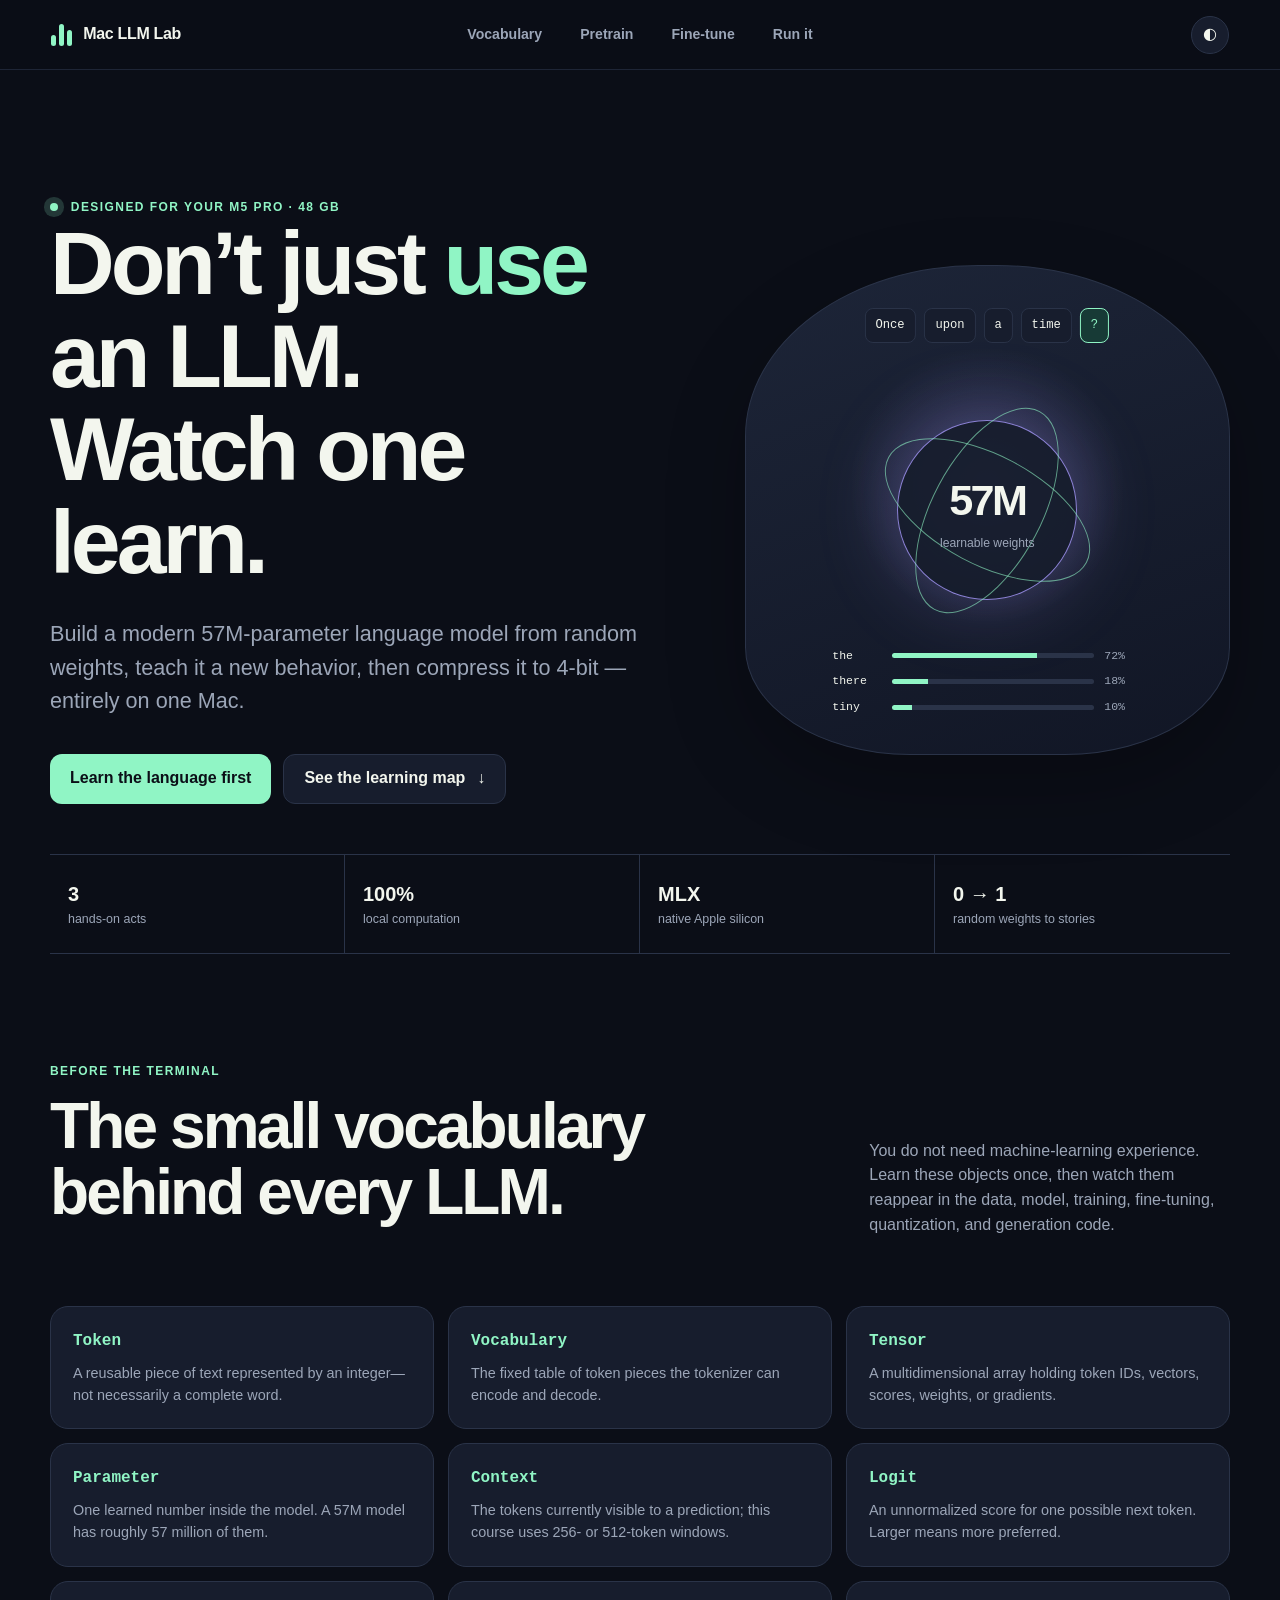
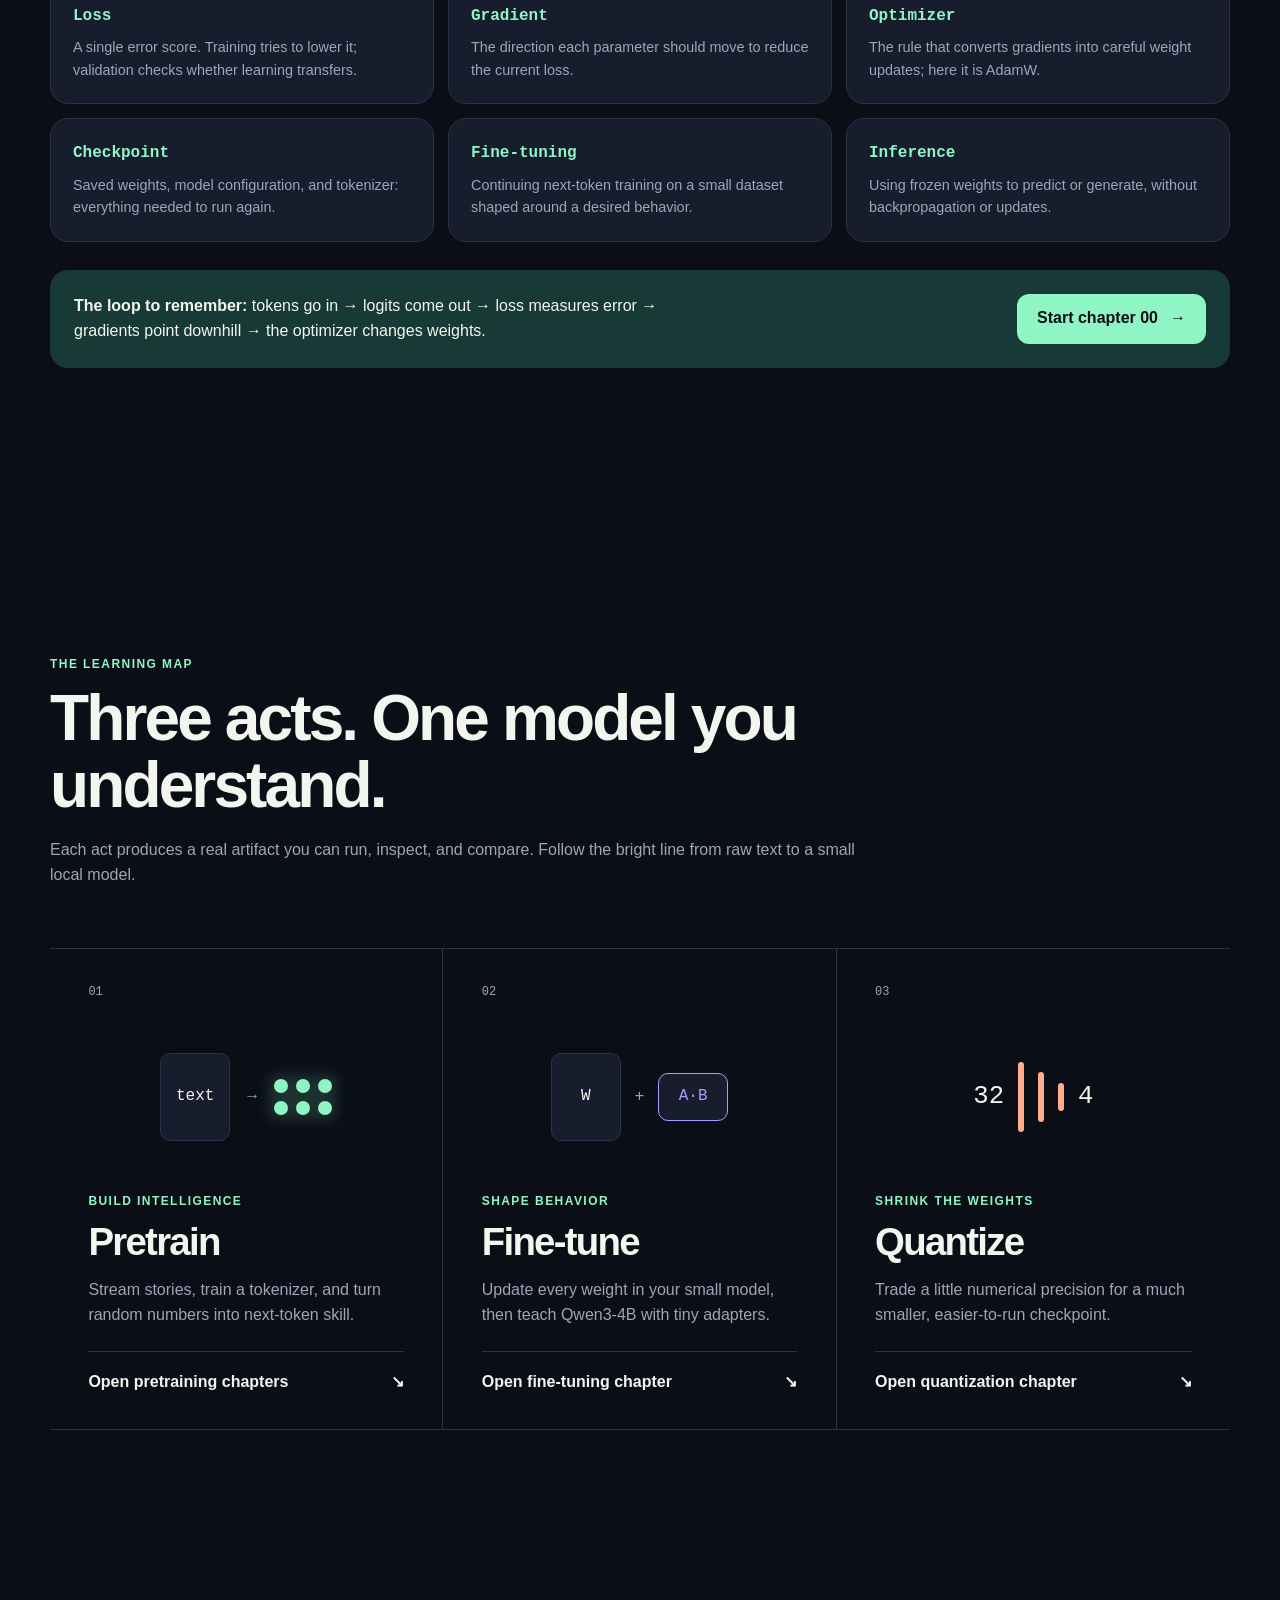
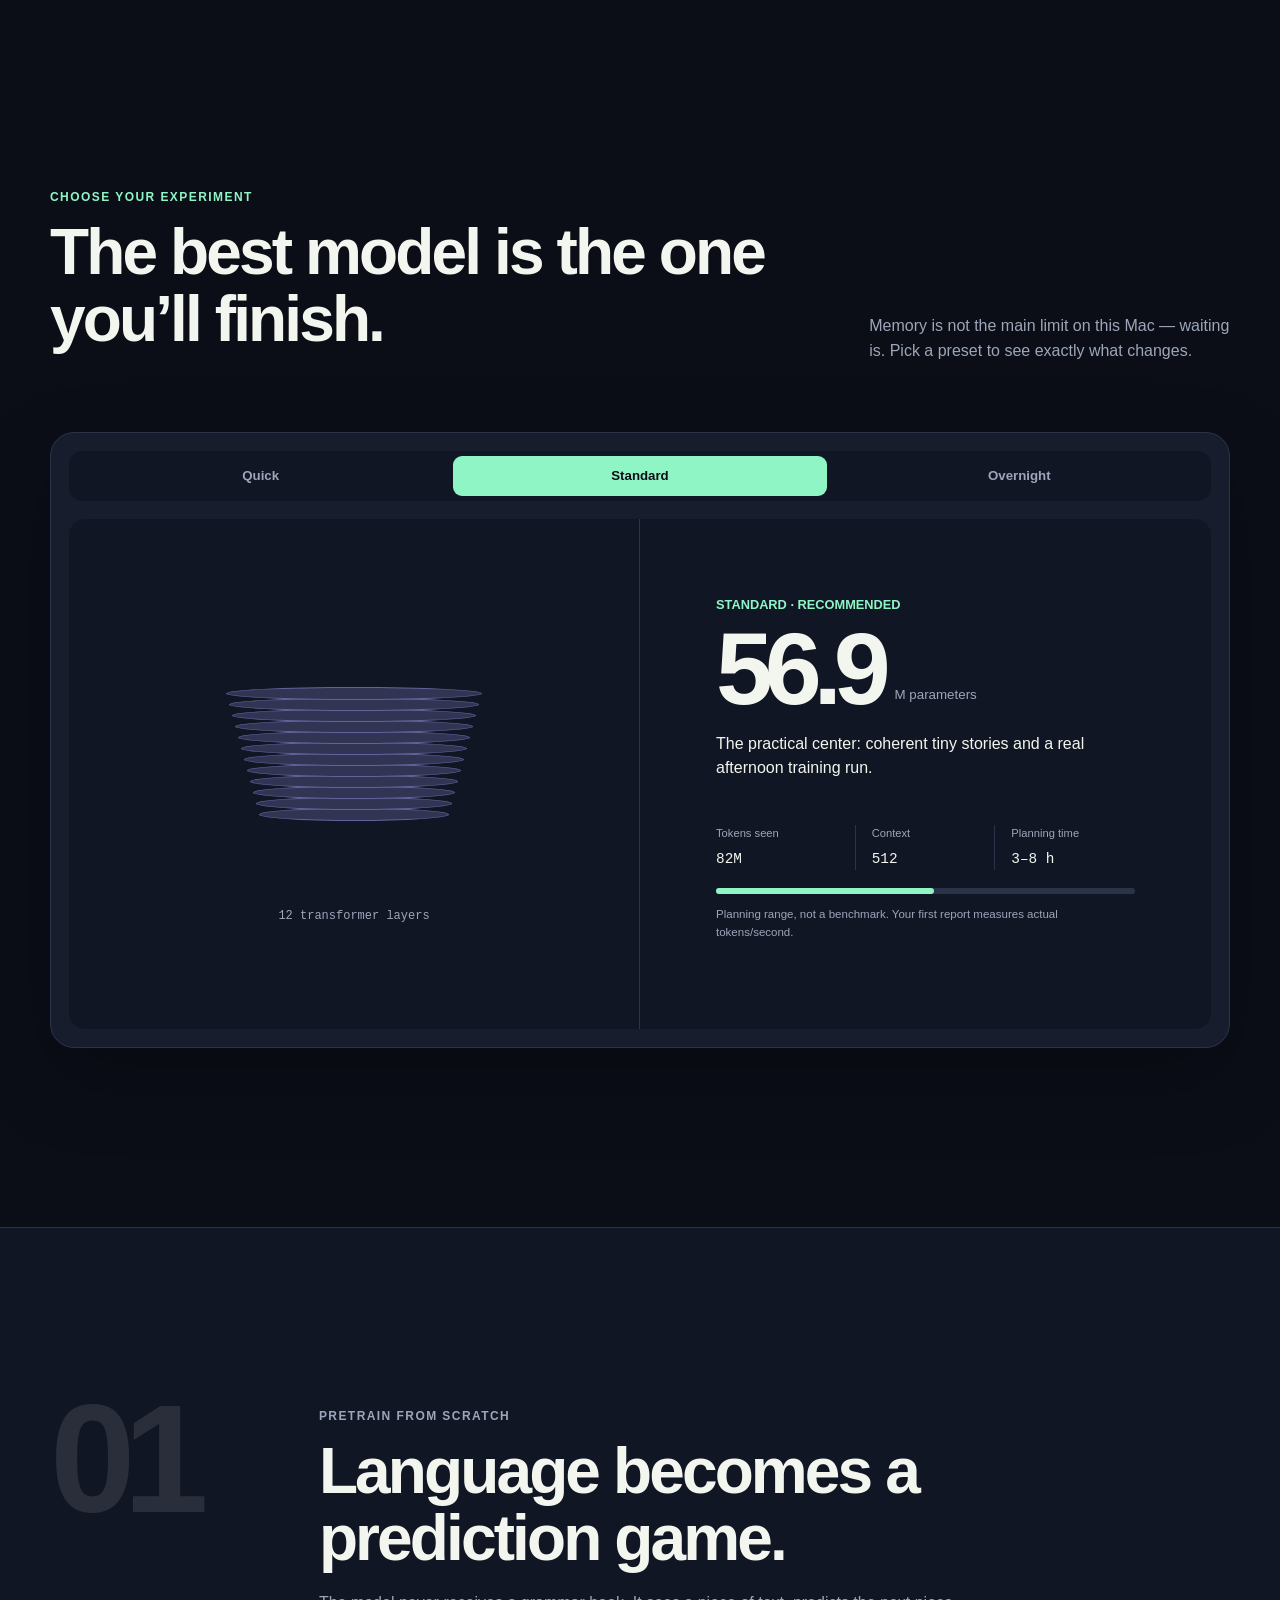
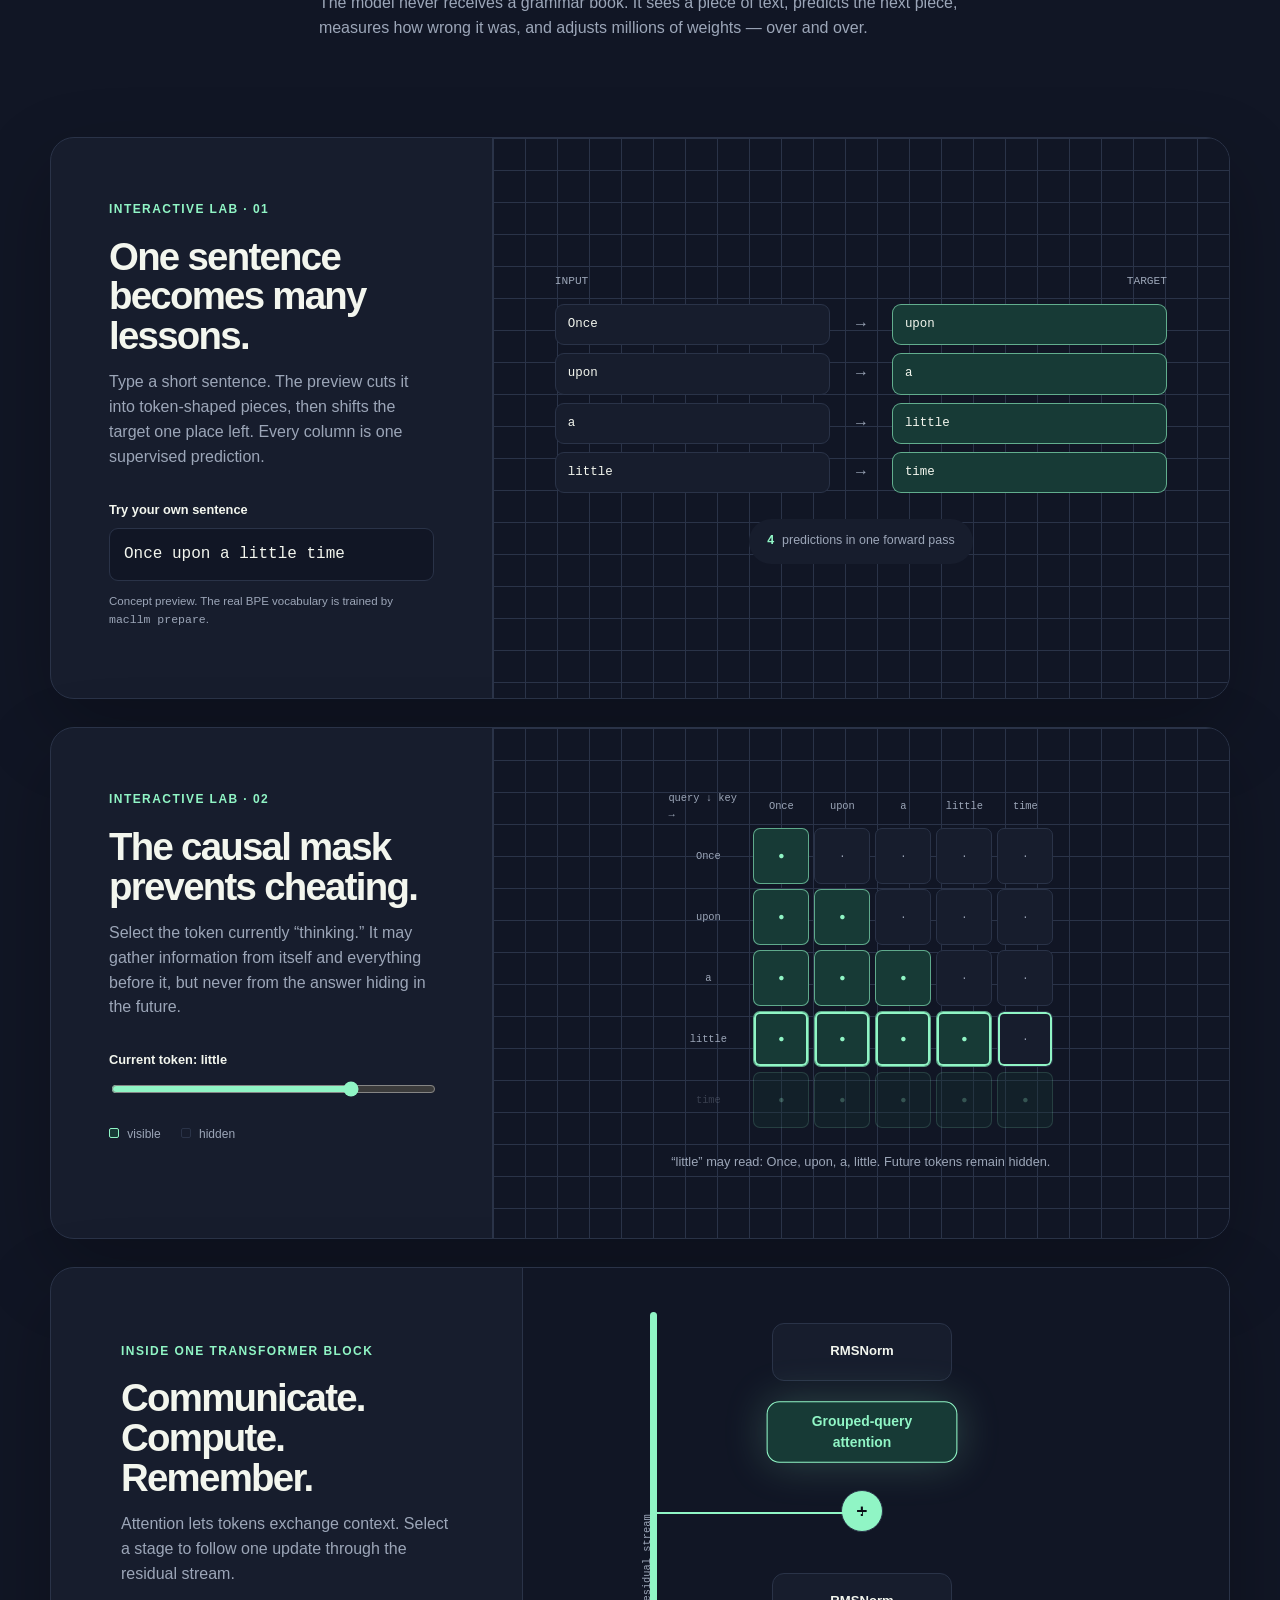
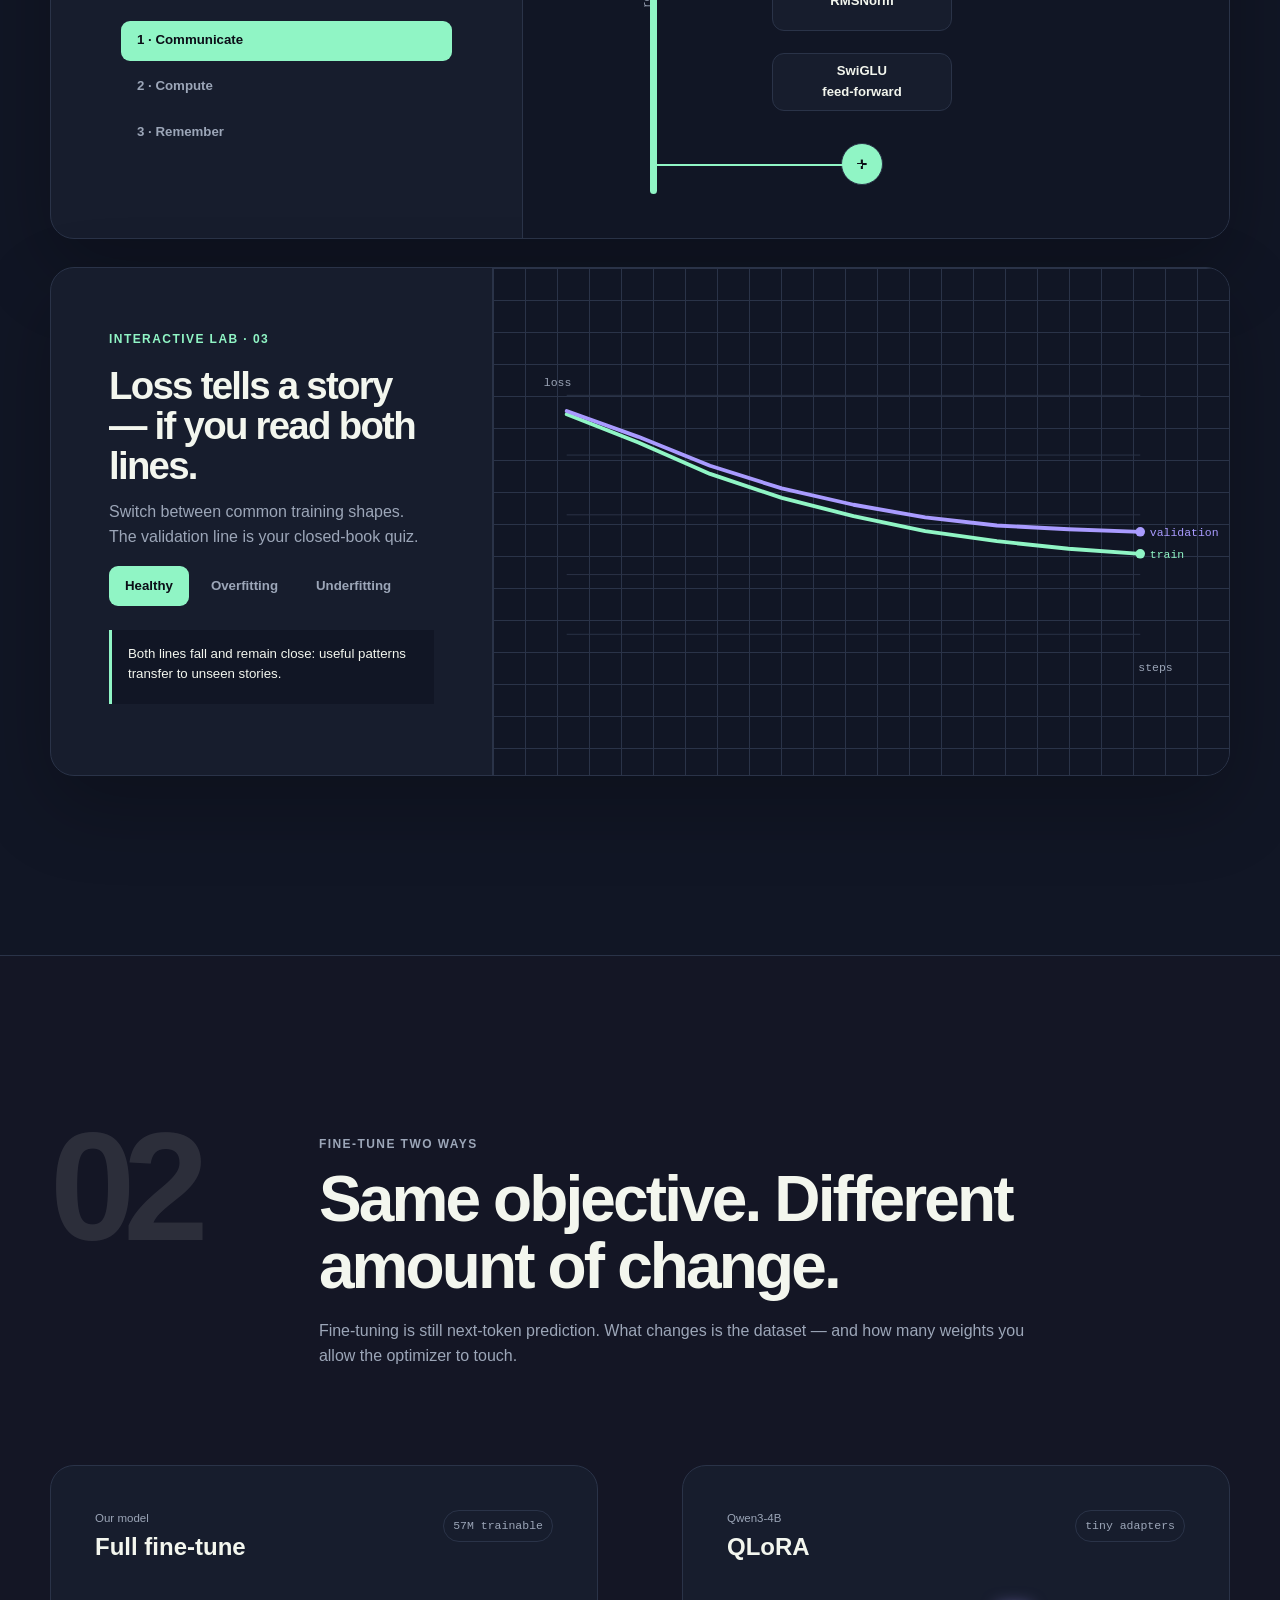
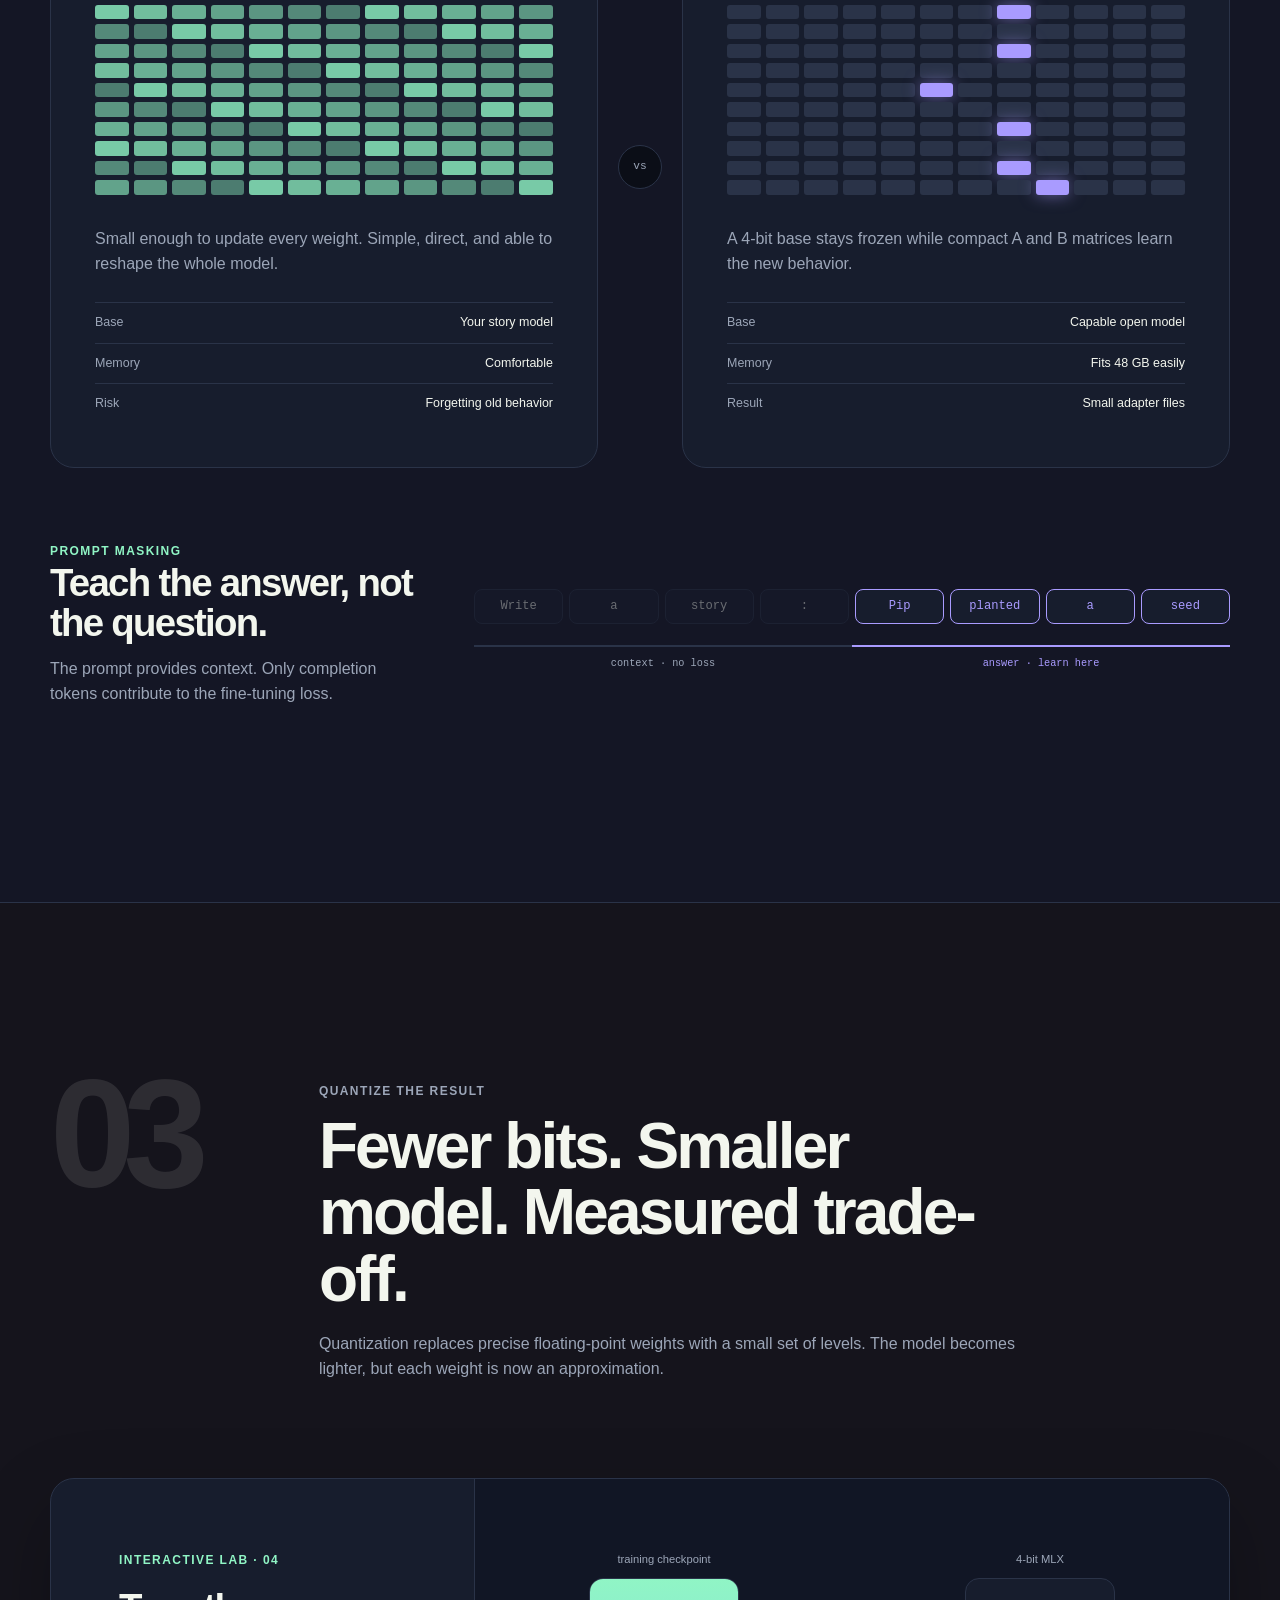
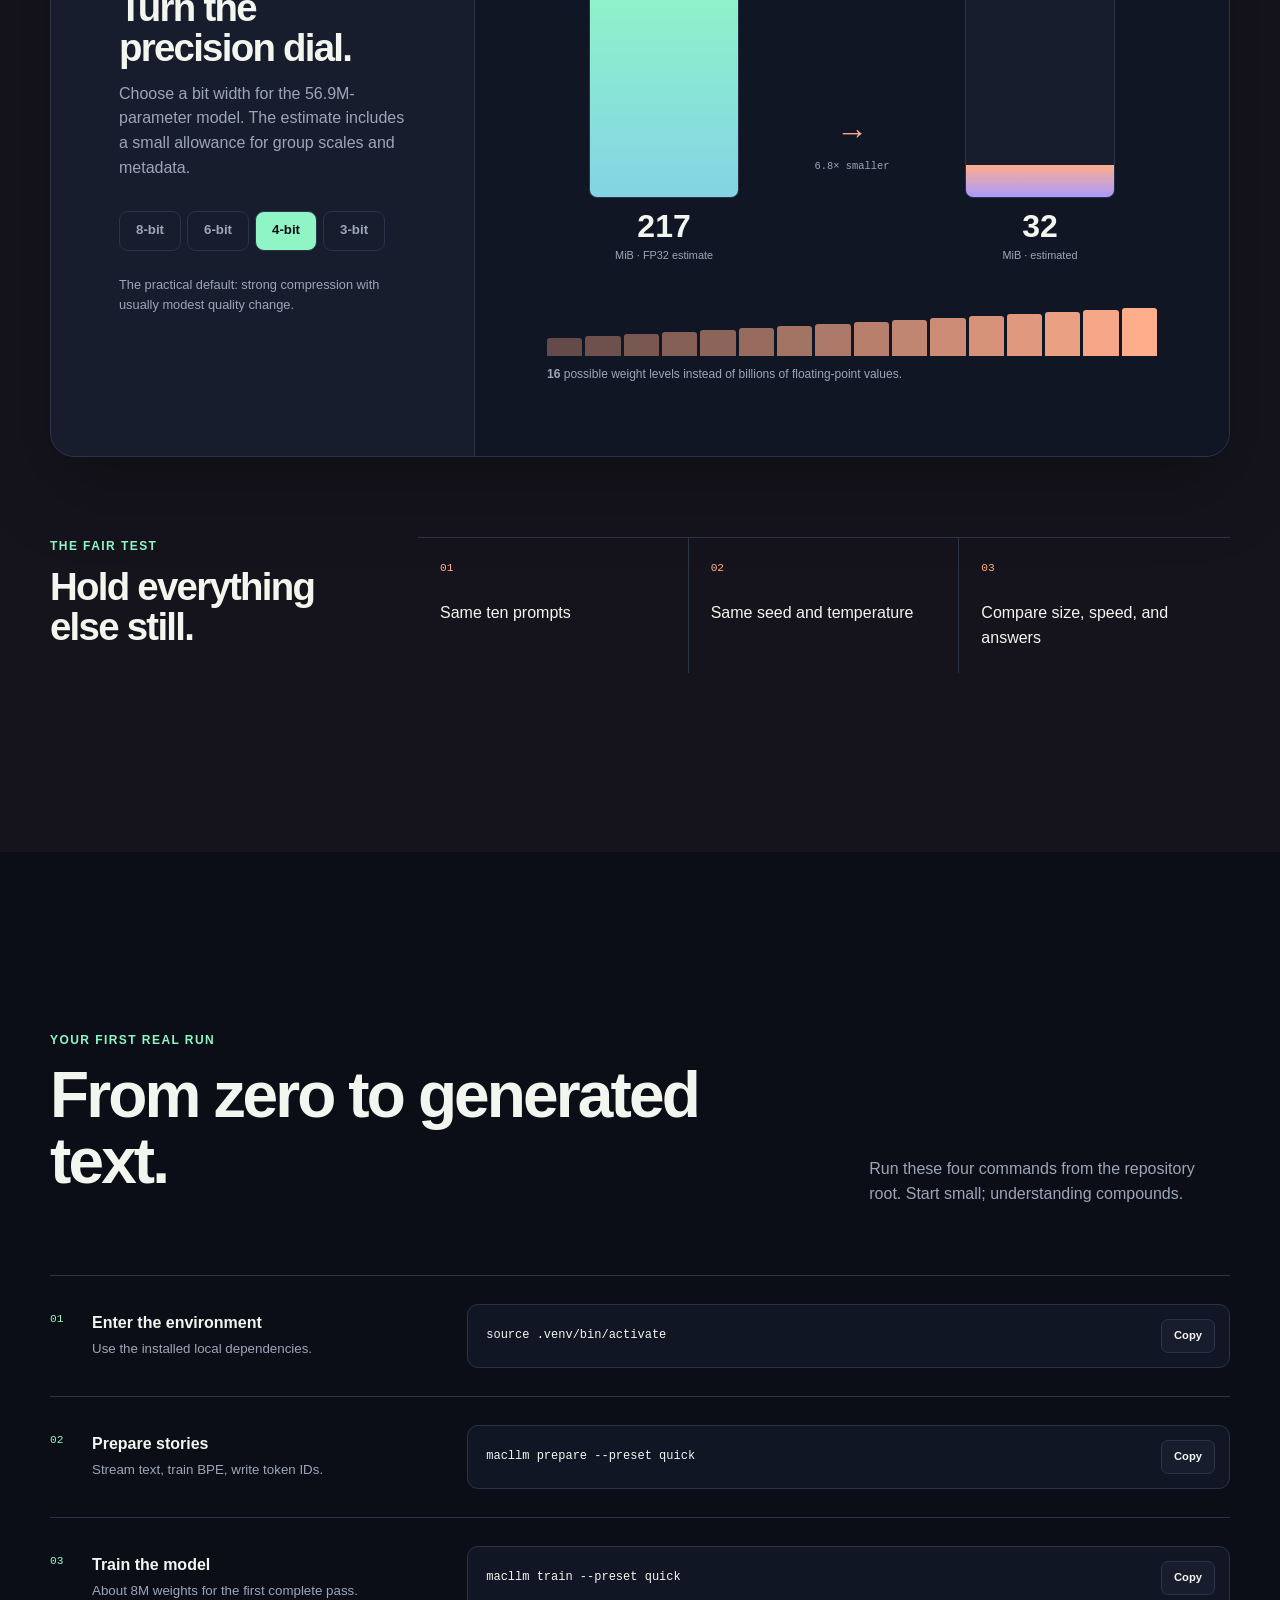
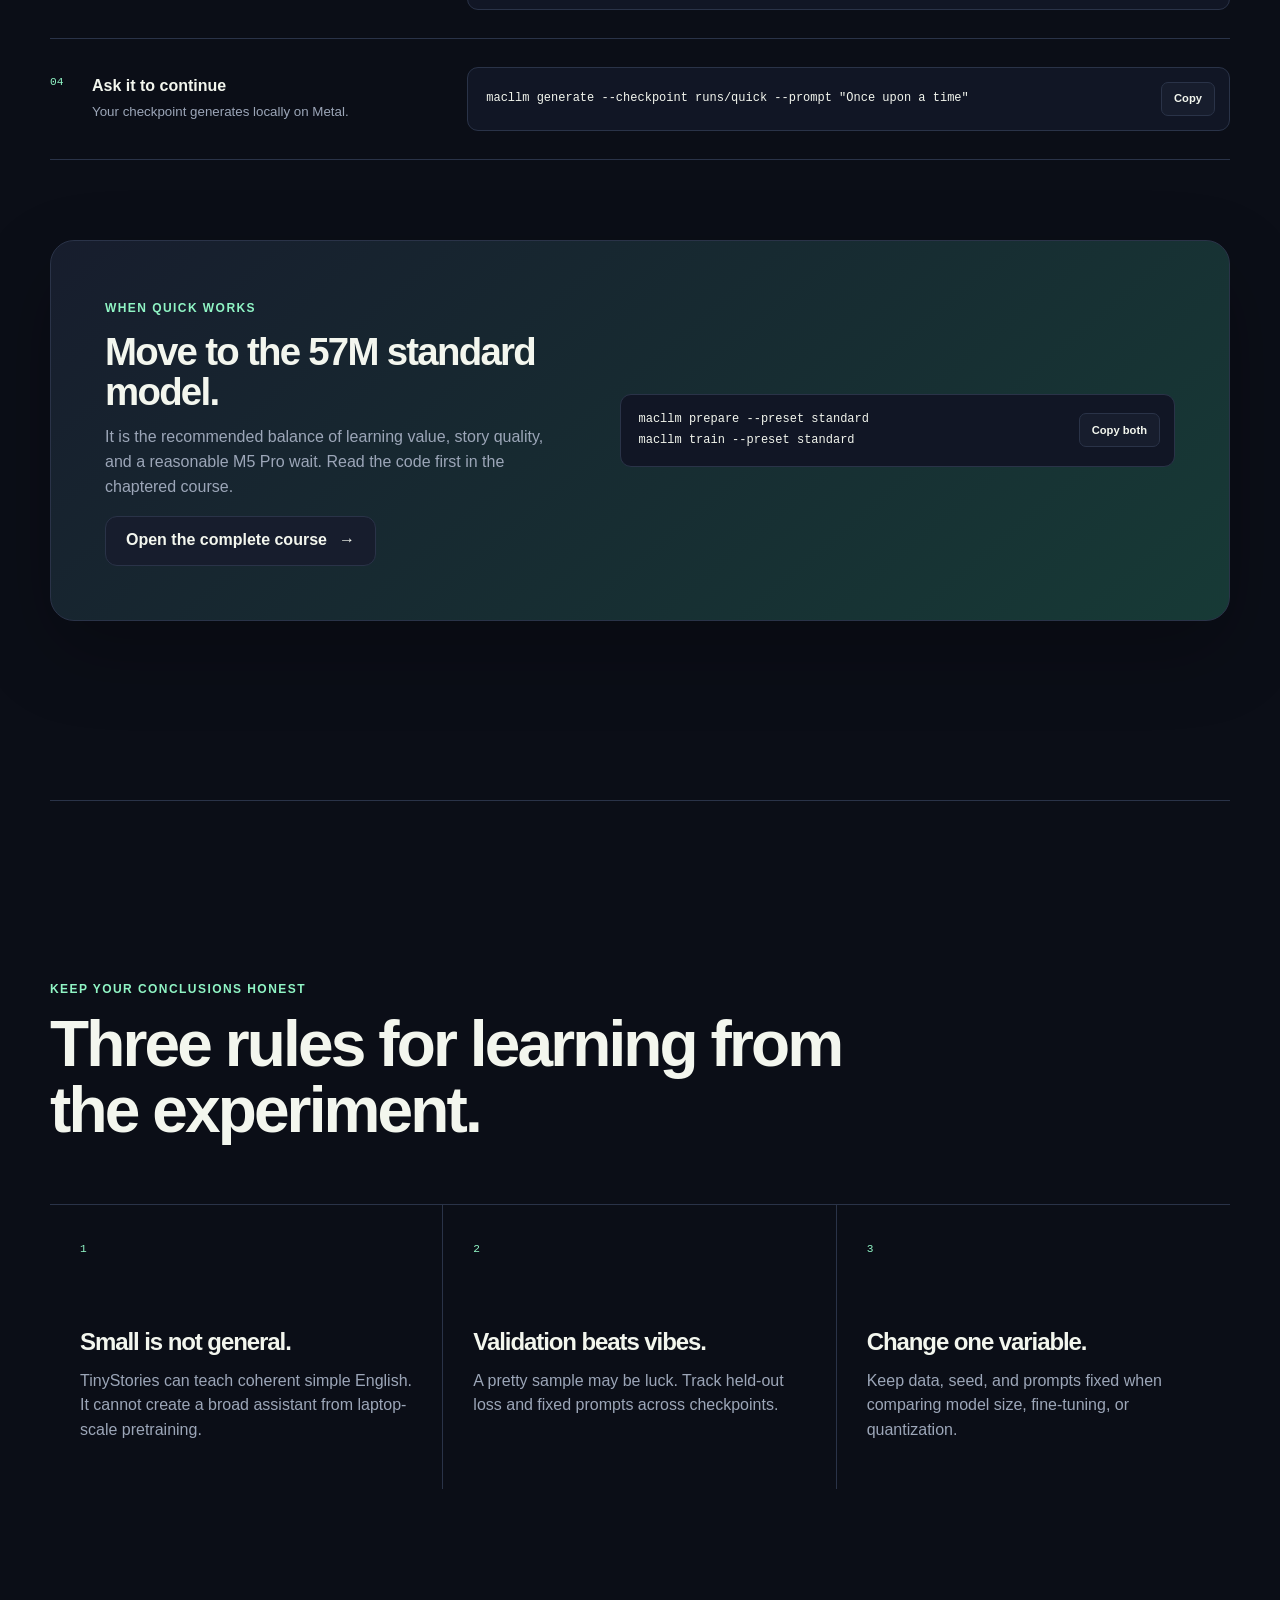
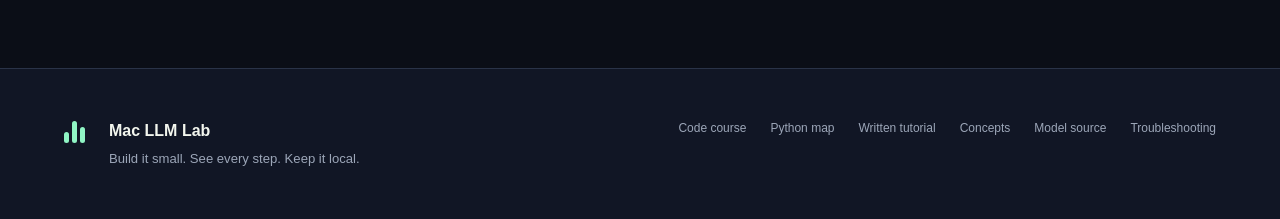
==== commit cac61136: "Expand interactive LLM course" ====
--- a/site/index.html
+++ b/site/index.html
@@ -21,10 +21,10 @@
         <span>Mac LLM Lab</span>
       </a>
       <nav aria-label="Course navigation">
-        <a href="#pretrain">Pretrain</a>
-        <a href="#finetune">Fine-tune</a>
-        <a href="#quantize">Quantize</a>
-        <a href="#run-it">Run it</a>
+        <a href="#vocabulary">Vocabulary</a>
+        <a href="chapters/01-data.html">Pretrain</a>
+        <a href="chapters/04-finetune.html">Fine-tune</a>
+        <a href="chapters/06-generate.html">Run it</a>
       </nav>
       <button class="theme-button" id="theme-button" type="button" aria-label="Switch color theme">
         <span class="theme-icon" aria-hidden="true">◐</span>
@@ -42,7 +42,7 @@
               behavior, then compress it to 4-bit — entirely on one Mac.
             </p>
             <div class="hero-actions">
-              <a class="button button-primary" href="#run-it">Start the first lab</a>
+              <a class="button button-primary" href="#vocabulary">Learn the language first</a>
               <a class="button button-quiet" href="#map">See the learning map <span>↓</span></a>
             </div>
           </div>
@@ -76,6 +76,39 @@
           <div><strong>100%</strong><span>local computation</span></div>
           <div><strong>MLX</strong><span>native Apple silicon</span></div>
           <div><strong>0 → 1</strong><span>random weights to stories</span></div>
+        </div>
+      </section>
+
+      <section class="vocabulary-section section-shell" id="vocabulary" aria-labelledby="vocabulary-title">
+        <div class="section-heading split-heading">
+          <div>
+            <p class="section-kicker">Before the terminal</p>
+            <h2 id="vocabulary-title">The small vocabulary behind every LLM.</h2>
+          </div>
+          <p>
+            You do not need machine-learning experience. Learn these objects once, then watch them
+            reappear in the data, model, training, fine-tuning, quantization, and generation code.
+          </p>
+        </div>
+
+        <dl class="vocabulary-grid">
+          <div class="vocabulary-card"><dt>Token</dt><dd>A reusable piece of text represented by an integer—not necessarily a complete word.</dd></div>
+          <div class="vocabulary-card"><dt>Vocabulary</dt><dd>The fixed table of token pieces the tokenizer can encode and decode.</dd></div>
+          <div class="vocabulary-card"><dt>Tensor</dt><dd>A multidimensional array holding token IDs, vectors, scores, weights, or gradients.</dd></div>
+          <div class="vocabulary-card"><dt>Parameter</dt><dd>One learned number inside the model. A 57M model has roughly 57 million of them.</dd></div>
+          <div class="vocabulary-card"><dt>Context</dt><dd>The tokens currently visible to a prediction; this course uses 256- or 512-token windows.</dd></div>
+          <div class="vocabulary-card"><dt>Logit</dt><dd>An unnormalized score for one possible next token. Larger means more preferred.</dd></div>
+          <div class="vocabulary-card"><dt>Loss</dt><dd>A single error score. Training tries to lower it; validation checks whether learning transfers.</dd></div>
+          <div class="vocabulary-card"><dt>Gradient</dt><dd>The direction each parameter should move to reduce the current loss.</dd></div>
+          <div class="vocabulary-card"><dt>Optimizer</dt><dd>The rule that converts gradients into careful weight updates; here it is AdamW.</dd></div>
+          <div class="vocabulary-card"><dt>Checkpoint</dt><dd>Saved weights, model configuration, and tokenizer: everything needed to run again.</dd></div>
+          <div class="vocabulary-card"><dt>Fine-tuning</dt><dd>Continuing next-token training on a small dataset shaped around a desired behavior.</dd></div>
+          <div class="vocabulary-card"><dt>Inference</dt><dd>Using frozen weights to predict or generate, without backpropagation or updates.</dd></div>
+        </dl>
+
+        <div class="course-start">
+          <p><strong>The loop to remember:</strong> tokens go in → logits come out → loss measures error → gradients point downhill → the optimizer changes weights.</p>
+          <a class="button button-primary" href="chapters/00-start.html">Start chapter 00 <span>→</span></a>
         </div>
       </section>
 
@@ -100,7 +133,7 @@
             <p class="act-tag">Build intelligence</p>
             <h3>Pretrain</h3>
             <p>Stream stories, train a tokenizer, and turn random numbers into next-token skill.</p>
-            <a href="#pretrain">Open act one <span>↘</span></a>
+            <a href="chapters/01-data.html">Open pretraining chapters <span>↘</span></a>
           </article>
 
           <article class="map-act act-finetune">
@@ -113,7 +146,7 @@
             <p class="act-tag">Shape behavior</p>
             <h3>Fine-tune</h3>
             <p>Update every weight in your small model, then teach Qwen3-4B with tiny adapters.</p>
-            <a href="#finetune">Open act two <span>↘</span></a>
+            <a href="chapters/04-finetune.html">Open fine-tuning chapter <span>↘</span></a>
           </article>
 
           <article class="map-act act-quantize">
@@ -124,7 +157,7 @@
             <p class="act-tag">Shrink the weights</p>
             <h3>Quantize</h3>
             <p>Trade a little numerical precision for a much smaller, easier-to-run checkpoint.</p>
-            <a href="#quantize">Open act three <span>↘</span></a>
+            <a href="chapters/05-quantize.html">Open quantization chapter <span>↘</span></a>
           </article>
         </div>
       </section>
@@ -440,7 +473,8 @@
           <div>
             <span class="eyebrow">When quick works</span>
             <h3>Move to the 57M standard model.</h3>
-            <p>It is the recommended balance of learning value, story quality, and a reasonable M5 Pro wait.</p>
+            <p>It is the recommended balance of learning value, story quality, and a reasonable M5 Pro wait. Read the code first in the chaptered course.</p>
+            <a class="button button-quiet" href="chapters/00-start.html">Open the complete course <span>→</span></a>
           </div>
           <div class="next-command">
             <code>macllm prepare --preset standard<br />macllm train --preset standard</code>
@@ -469,6 +503,8 @@
         <p>Build it small. See every step. Keep it local.</p>
       </div>
       <nav aria-label="Project resources">
+        <a href="chapters/00-start.html">Code course</a>
+        <a href="chapters/07-code-map.html">Python map</a>
         <a href="../README.md">Written tutorial</a>
         <a href="../docs/concepts.md">Concepts</a>
         <a href="../src/macllm/model.py">Model source</a>
--- a/site/styles.css
+++ b/site/styles.css
@@ -1676,6 +1676,508 @@
   color: var(--ink);
 }
 
+/* Chaptered code course */
+.reading-progress {
+  position: fixed;
+  z-index: 80;
+  inset: 0 auto auto 0;
+  width: 0;
+  height: 3px;
+  background: linear-gradient(90deg, var(--mint), var(--violet));
+}
+
+.course-body {
+  background:
+    radial-gradient(circle at 82% 8%, color-mix(in srgb, var(--violet), transparent 88%), transparent 26rem),
+    var(--bg);
+}
+
+.chapter-header nav a[aria-current="page"] {
+  color: var(--mint);
+}
+
+.chapter-layout {
+  display: grid;
+  grid-template-columns: 240px minmax(0, 860px);
+  gap: clamp(28px, 5vw, 72px);
+  width: min(1180px, calc(100% - 40px));
+  margin: 0 auto;
+  padding: clamp(44px, 8vw, 96px) 0 110px;
+}
+
+.chapter-nav {
+  position: sticky;
+  top: 104px;
+  align-self: start;
+}
+
+.chapter-nav > p {
+  margin: 0 0 14px;
+  color: var(--muted);
+  font-size: 0.72rem;
+  font-weight: 800;
+  letter-spacing: 0.14em;
+  text-transform: uppercase;
+}
+
+.chapter-nav ol {
+  display: grid;
+  gap: 4px;
+  margin: 0;
+  padding: 0;
+  list-style: none;
+}
+
+.chapter-nav a {
+  display: grid;
+  grid-template-columns: 27px 1fr;
+  gap: 10px;
+  align-items: baseline;
+  padding: 9px 10px;
+  border-radius: 10px;
+  color: var(--muted);
+  font-size: 0.84rem;
+  text-decoration: none;
+}
+
+.chapter-nav a span {
+  color: color-mix(in srgb, var(--muted), transparent 25%);
+  font-family: var(--mono);
+  font-size: 0.68rem;
+}
+
+.chapter-nav a:hover,
+.chapter-nav a[aria-current="page"] {
+  background: var(--surface);
+  color: var(--ink);
+}
+
+.chapter-nav a[aria-current="page"] span {
+  color: var(--mint);
+}
+
+.chapter-main {
+  min-width: 0;
+}
+
+.chapter-hero {
+  margin-bottom: 56px;
+}
+
+.chapter-breadcrumb {
+  color: var(--mint);
+  font-family: var(--mono);
+  font-size: 0.74rem;
+  font-weight: 700;
+  letter-spacing: 0.08em;
+  text-transform: uppercase;
+}
+
+.chapter-hero h1 {
+  max-width: 760px;
+  margin: 14px 0 20px;
+  font-size: clamp(2.7rem, 7vw, 5.6rem);
+  line-height: 0.98;
+  letter-spacing: -0.065em;
+}
+
+.chapter-hero .chapter-lede {
+  max-width: 700px;
+  margin: 0;
+  color: var(--muted);
+  font-size: clamp(1.05rem, 2vw, 1.3rem);
+}
+
+.lesson-outcomes {
+  display: grid;
+  grid-template-columns: repeat(3, 1fr);
+  gap: 1px;
+  overflow: hidden;
+  margin: 34px 0 0;
+  border: 1px solid var(--line);
+  border-radius: 18px;
+  background: var(--line);
+}
+
+.lesson-outcomes div {
+  padding: 18px;
+  background: var(--surface);
+}
+
+.lesson-outcomes strong,
+.lesson-outcomes span {
+  display: block;
+}
+
+.lesson-outcomes strong {
+  margin-bottom: 4px;
+  font-size: 0.85rem;
+}
+
+.lesson-outcomes span {
+  color: var(--muted);
+  font-size: 0.78rem;
+}
+
+.lesson-section {
+  margin: 76px 0;
+  scroll-margin-top: 100px;
+}
+
+.lesson-section > h2 {
+  margin: 0 0 12px;
+  font-size: clamp(1.75rem, 4vw, 2.7rem);
+  line-height: 1.08;
+  letter-spacing: -0.04em;
+}
+
+.lesson-section > p {
+  max-width: 720px;
+  color: var(--muted);
+}
+
+.concept-callout,
+.practice-card,
+.checkpoint-card {
+  margin: 26px 0;
+  border: 1px solid var(--line);
+  border-radius: 20px;
+  background: var(--surface);
+}
+
+.concept-callout {
+  display: grid;
+  grid-template-columns: 120px 1fr;
+  gap: 22px;
+  padding: 24px;
+}
+
+.concept-callout .term {
+  color: var(--mint);
+  font-family: var(--mono);
+  font-size: 0.78rem;
+  font-weight: 700;
+  text-transform: uppercase;
+}
+
+.concept-callout p {
+  margin: 0;
+}
+
+.practice-card {
+  overflow: hidden;
+}
+
+.practice-copy {
+  padding: 24px;
+}
+
+.practice-copy .practice-label {
+  margin: 0 0 8px;
+  color: var(--peach);
+  font-family: var(--mono);
+  font-size: 0.7rem;
+  font-weight: 800;
+  letter-spacing: 0.1em;
+  text-transform: uppercase;
+}
+
+.practice-copy h3 {
+  margin: 0 0 8px;
+  font-size: 1.25rem;
+}
+
+.practice-copy p {
+  margin: 0;
+  color: var(--muted);
+}
+
+.practice-card .command-block {
+  border: 0;
+  border-top: 1px solid var(--line);
+  border-radius: 0;
+}
+
+.practice-expect {
+  padding: 14px 24px;
+  border-top: 1px solid var(--line);
+  color: var(--muted);
+  font-size: 0.82rem;
+}
+
+.practice-expect strong {
+  color: var(--ink);
+}
+
+.code-reading-map {
+  display: grid;
+  grid-template-columns: repeat(2, 1fr);
+  gap: 12px;
+  margin: 24px 0;
+}
+
+.code-note {
+  padding: 18px;
+  border: 1px solid var(--line);
+  border-radius: 16px;
+  background: color-mix(in srgb, var(--surface), var(--bg) 20%);
+}
+
+.code-note button {
+  margin: 0 0 8px;
+  padding: 0;
+  border: 0;
+  background: transparent;
+  color: var(--mint);
+  font: 700 0.72rem/1.4 var(--mono);
+  cursor: pointer;
+}
+
+.code-note h3 {
+  margin: 0 0 7px;
+  font-size: 1rem;
+}
+
+.code-note p {
+  margin: 0;
+  color: var(--muted);
+  font-size: 0.86rem;
+}
+
+.source-viewer {
+  overflow: hidden;
+  margin: 30px 0;
+  border: 1px solid var(--line);
+  border-radius: 18px;
+  background: #090c13;
+  box-shadow: var(--shadow);
+}
+
+.source-viewer summary {
+  padding: 16px 20px;
+  border-bottom: 1px solid transparent;
+  background: var(--surface);
+  cursor: pointer;
+  font-weight: 750;
+  list-style-position: inside;
+}
+
+.source-viewer[open] summary {
+  border-bottom-color: var(--line);
+}
+
+.source-meta {
+  display: flex;
+  justify-content: space-between;
+  gap: 16px;
+  padding: 10px 18px;
+  border-bottom: 1px solid #252b38;
+  color: #9ca6b8;
+  font: 0.72rem/1.4 var(--mono);
+}
+
+.source-meta a {
+  color: #90f5c5;
+}
+
+.source-viewer pre {
+  max-height: 680px;
+  margin: 0;
+  overflow: auto;
+  tab-size: 4;
+}
+
+.source-viewer code {
+  display: block;
+  min-width: max-content;
+  padding: 14px 0 28px;
+  color: #e9edf5;
+  font: 0.78rem/1.62 var(--mono);
+  counter-reset: source-line;
+}
+
+.source-line {
+  position: relative;
+  display: block;
+  min-height: 1.62em;
+  padding: 0 22px 0 66px;
+  white-space: pre;
+  counter-increment: source-line;
+}
+
+.source-line::before {
+  position: absolute;
+  left: 0;
+  width: 48px;
+  color: #596274;
+  content: counter(source-line);
+  text-align: right;
+  user-select: none;
+}
+
+.source-line.is-focused {
+  background: color-mix(in srgb, #90f5c5, transparent 88%);
+  box-shadow: inset 3px 0 #90f5c5;
+}
+
+.source-load-failed pre {
+  display: none;
+}
+
+.source-load-failed .source-meta {
+  display: block;
+  padding: 18px;
+  color: #ffad8b;
+}
+
+.checkpoint-card {
+  padding: 28px;
+  background: linear-gradient(135deg, var(--mint-soft), var(--surface));
+}
+
+.checkpoint-card h2 {
+  margin: 0 0 8px;
+  font-size: 1.5rem;
+}
+
+.checkpoint-card p {
+  margin: 0 0 18px;
+  color: var(--muted);
+}
+
+.chapter-pager {
+  display: grid;
+  grid-template-columns: repeat(2, 1fr);
+  gap: 14px;
+  margin-top: 80px;
+}
+
+.chapter-pager a {
+  display: block;
+  padding: 20px;
+  border: 1px solid var(--line);
+  border-radius: 16px;
+  background: var(--surface);
+  text-decoration: none;
+}
+
+.chapter-pager a:last-child {
+  text-align: right;
+}
+
+.chapter-pager span,
+.chapter-pager strong {
+  display: block;
+}
+
+.chapter-pager span {
+  margin-bottom: 4px;
+  color: var(--muted);
+  font-size: 0.75rem;
+}
+
+.chapter-pager a:hover strong {
+  color: var(--mint);
+}
+
+.vocabulary-section {
+  padding: 108px 0;
+}
+
+.vocabulary-grid {
+  display: grid;
+  grid-template-columns: repeat(3, 1fr);
+  gap: 14px;
+  margin-top: 36px;
+}
+
+.vocabulary-card {
+  padding: 22px;
+  border: 1px solid var(--line);
+  border-radius: 18px;
+  background: var(--surface);
+}
+
+.vocabulary-card dt {
+  margin-bottom: 8px;
+  color: var(--mint);
+  font-family: var(--mono);
+  font-weight: 800;
+}
+
+.vocabulary-card dd {
+  margin: 0;
+  color: var(--muted);
+  font-size: 0.9rem;
+}
+
+.course-start {
+  display: flex;
+  gap: 20px;
+  align-items: center;
+  justify-content: space-between;
+  margin-top: 28px;
+  padding: 24px;
+  border-radius: 18px;
+  background: var(--mint-soft);
+}
+
+.course-start p {
+  max-width: 600px;
+  margin: 0;
+}
+
+@media (max-width: 900px) {
+  .chapter-layout {
+    grid-template-columns: 1fr;
+  }
+
+  .chapter-nav {
+    position: static;
+    overflow-x: auto;
+  }
+
+  .chapter-nav ol {
+    display: flex;
+    width: max-content;
+  }
+
+  .chapter-nav a {
+    min-width: 150px;
+  }
+
+  .vocabulary-grid {
+    grid-template-columns: repeat(2, 1fr);
+  }
+}
+
+@media (max-width: 640px) {
+  .lesson-outcomes,
+  .code-reading-map,
+  .chapter-pager,
+  .vocabulary-grid {
+    grid-template-columns: 1fr;
+  }
+
+  .concept-callout {
+    grid-template-columns: 1fr;
+    gap: 8px;
+  }
+
+  .chapter-pager a:last-child {
+    text-align: left;
+  }
+
+  .course-start {
+    align-items: flex-start;
+    flex-direction: column;
+  }
+
+  .source-viewer code {
+    font-size: 0.7rem;
+  }
+}
+
 @media (max-width: 900px) {
   .site-header {
     grid-template-columns: 1fr auto;
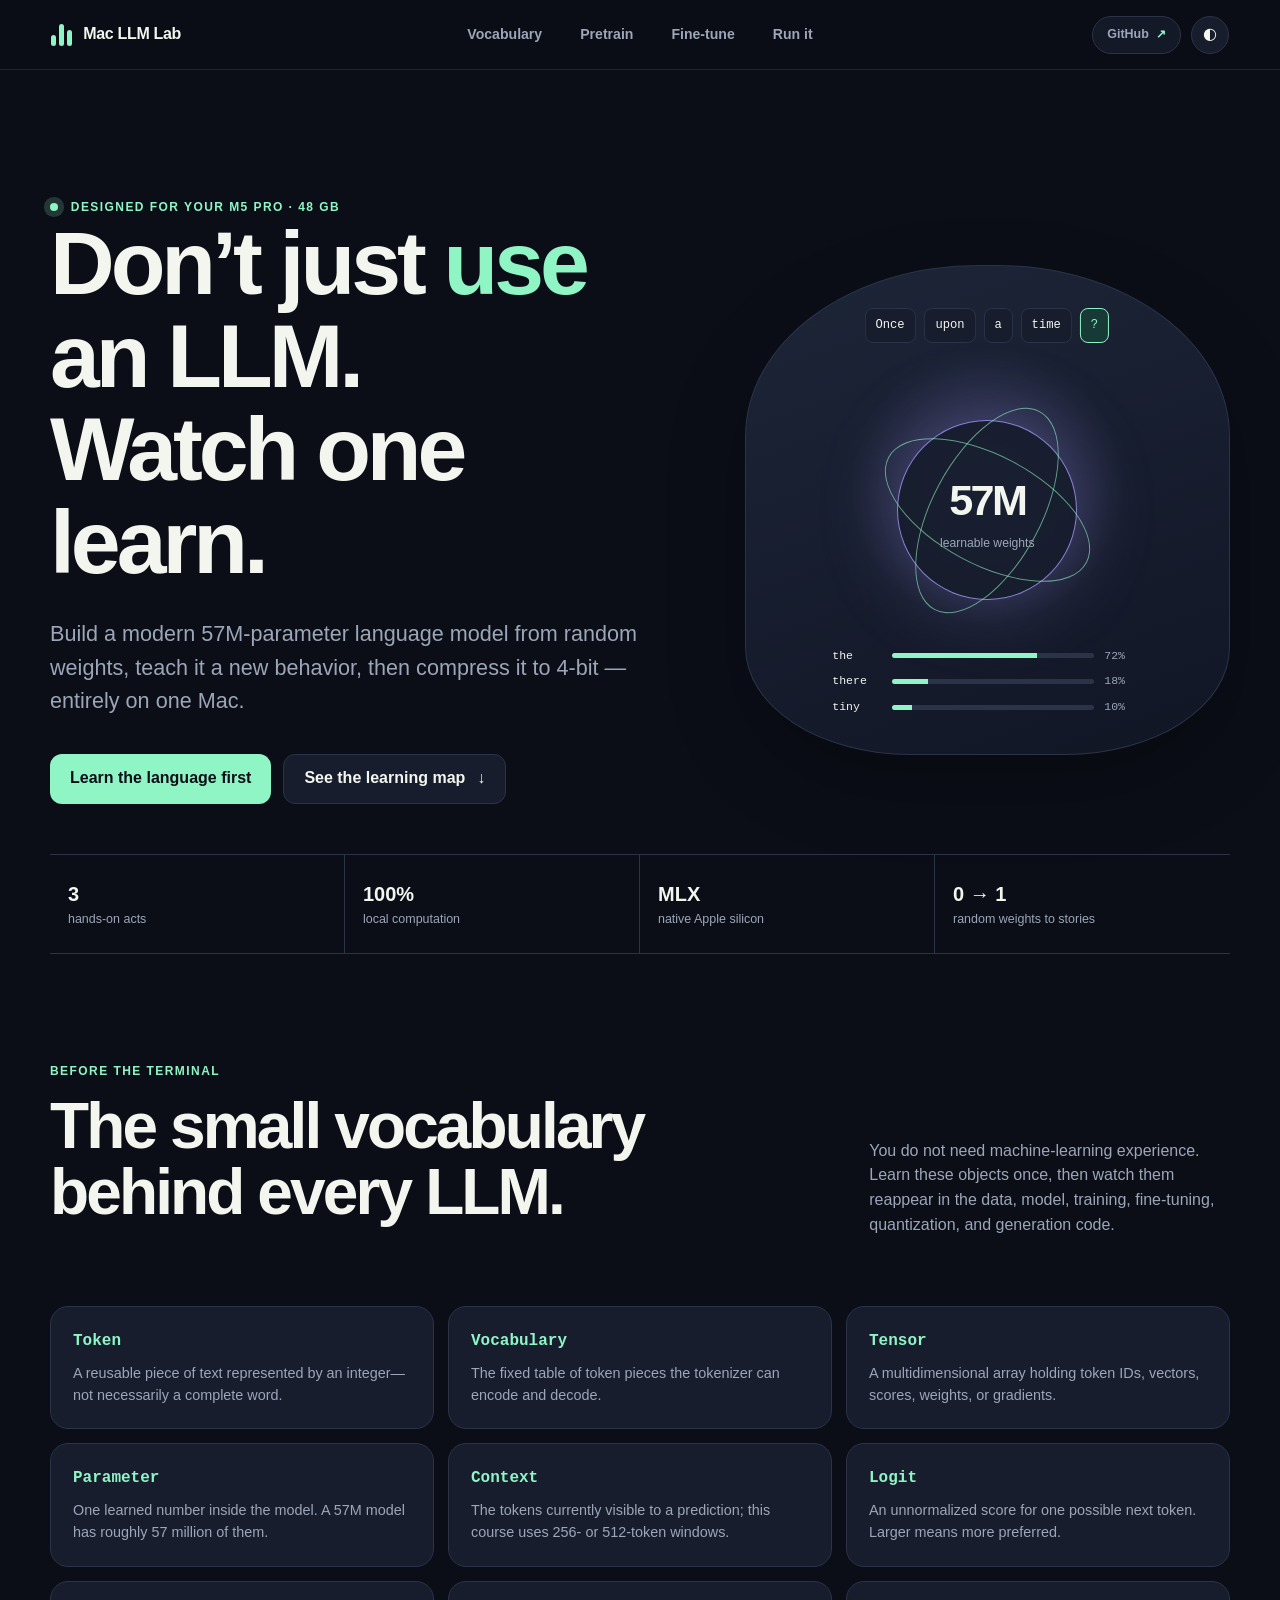
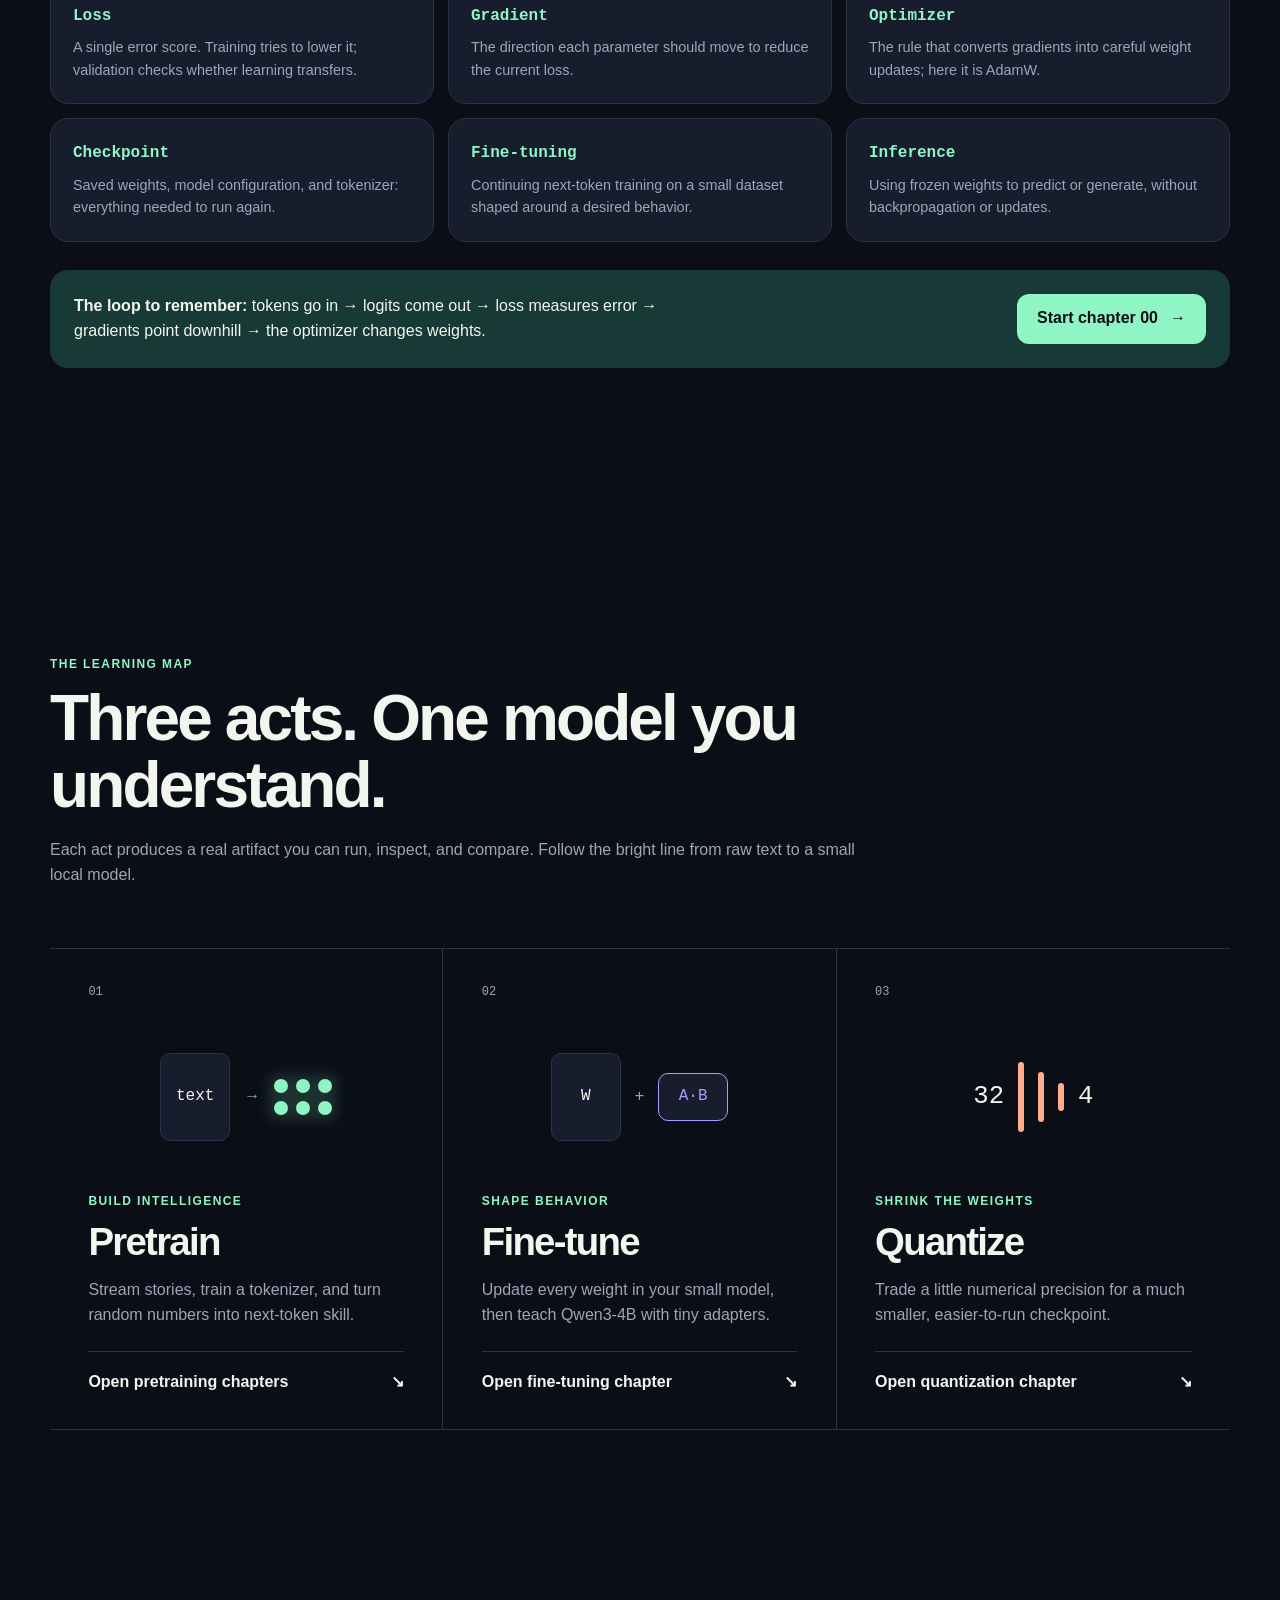
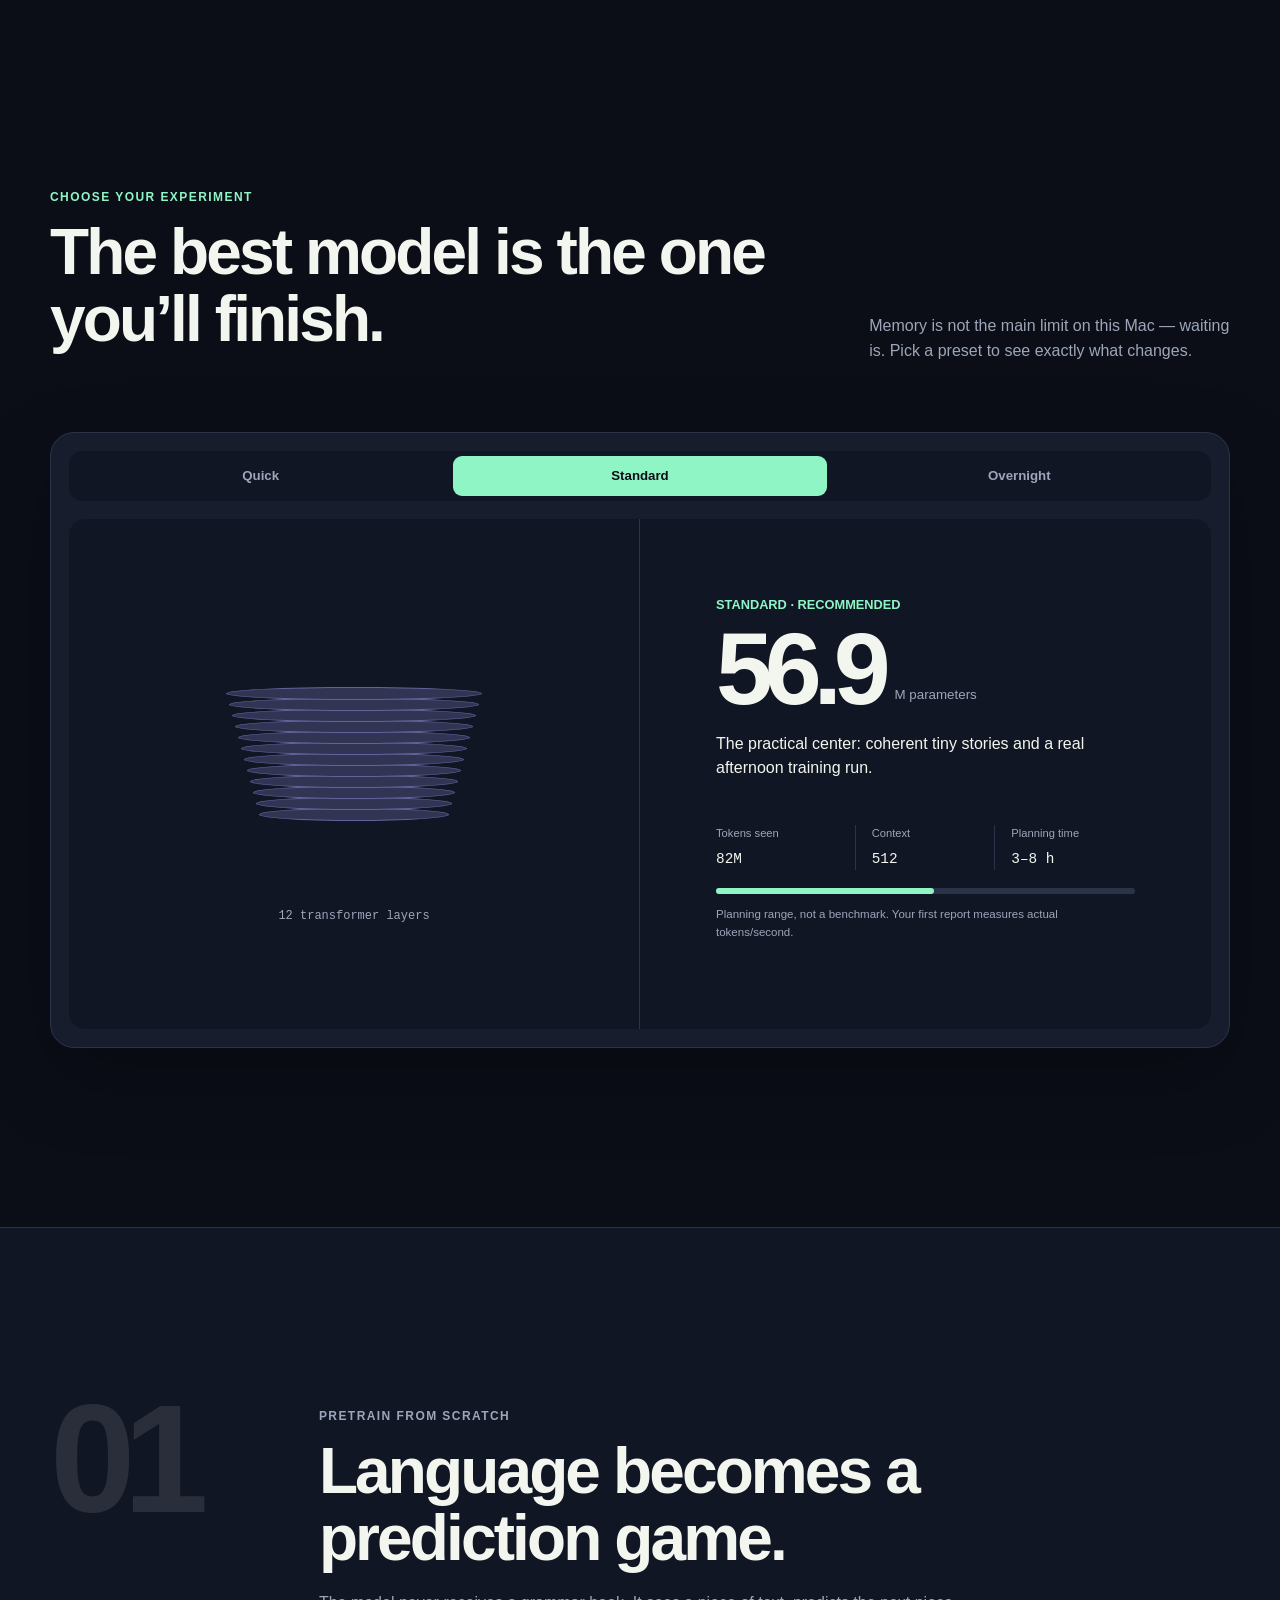
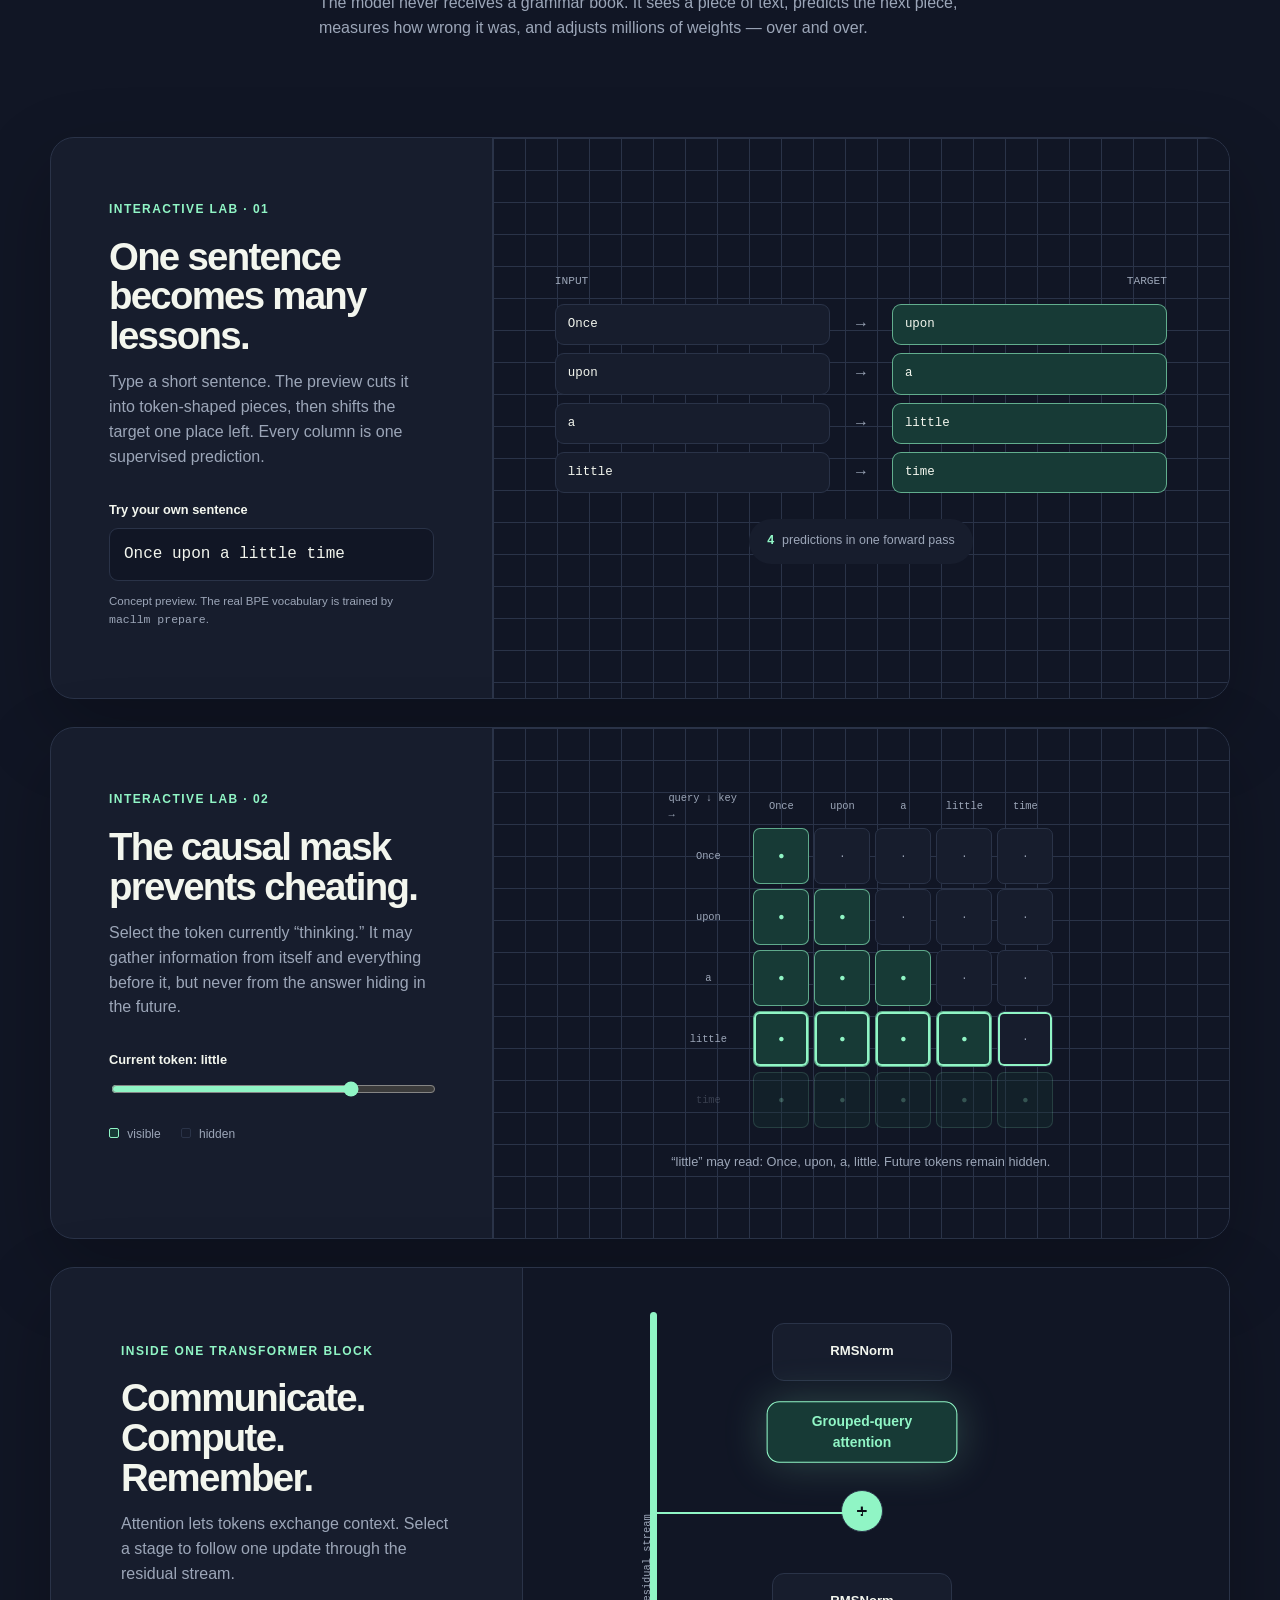
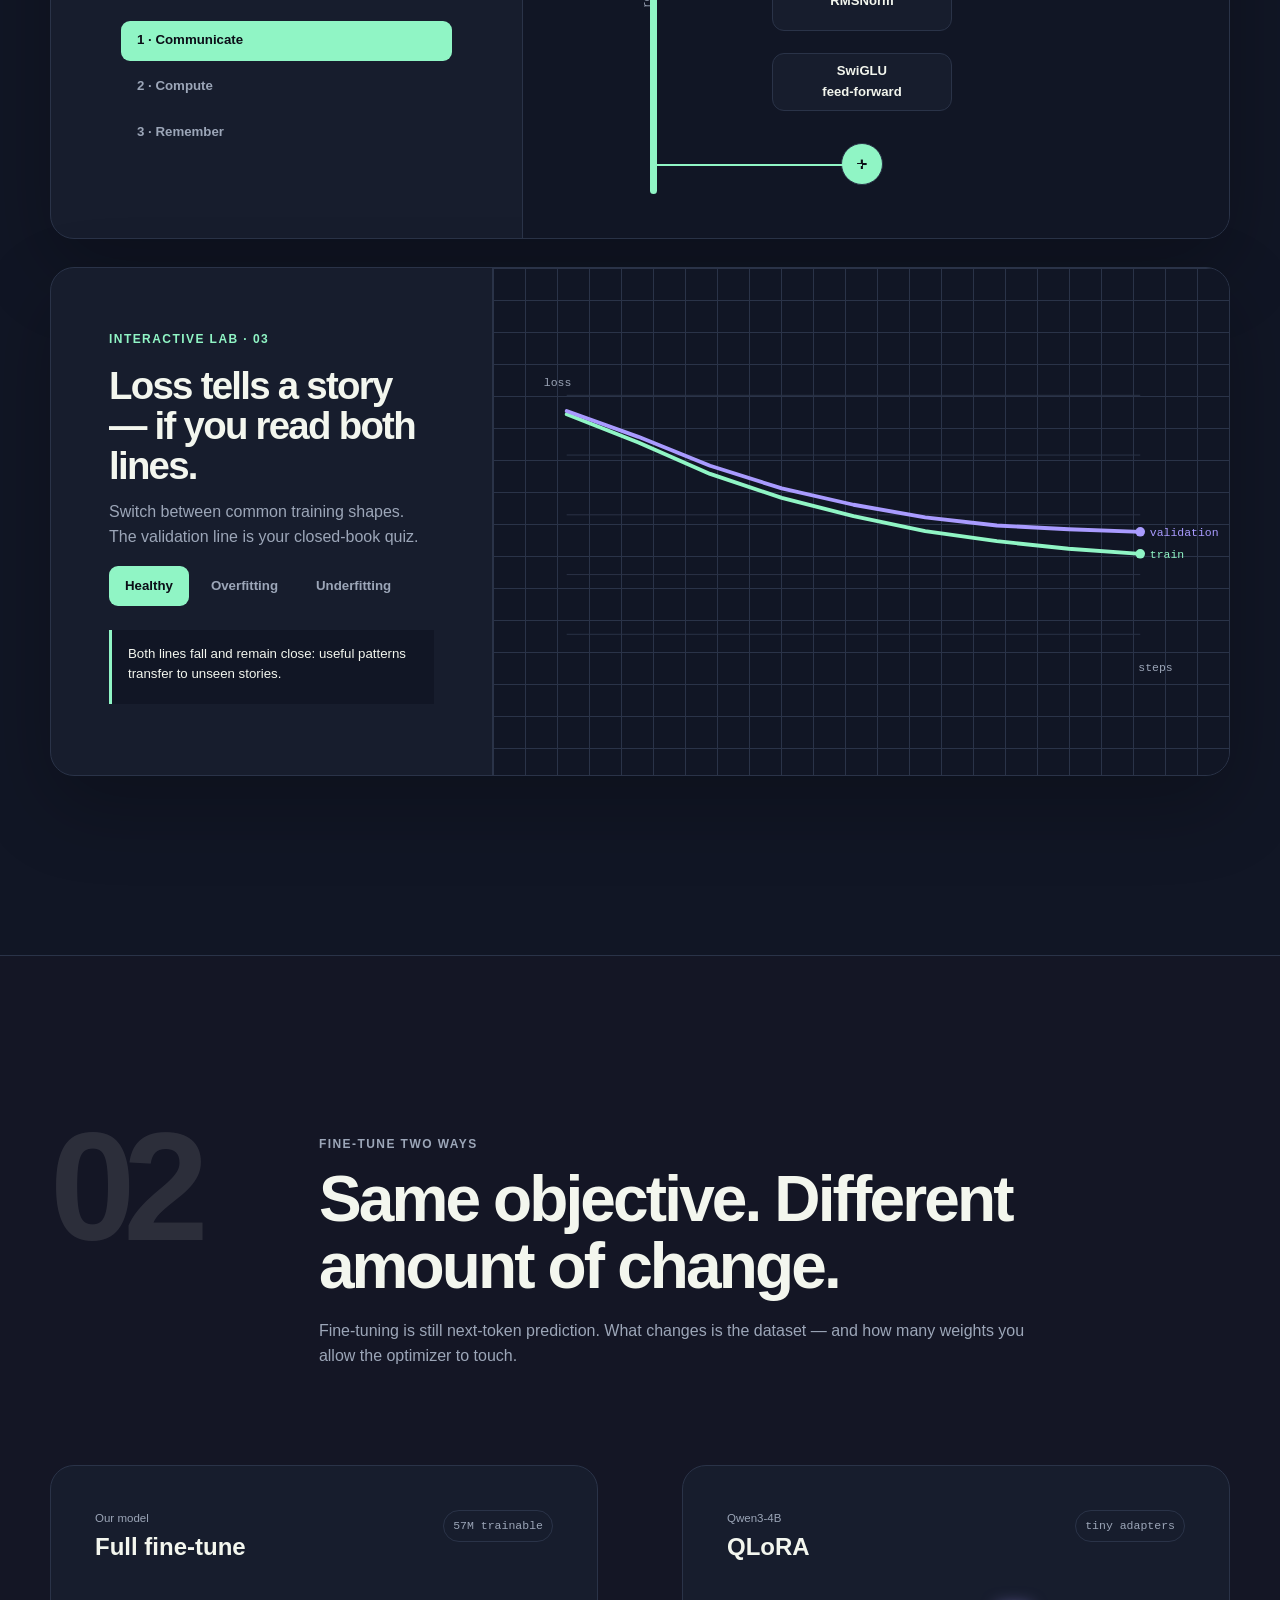
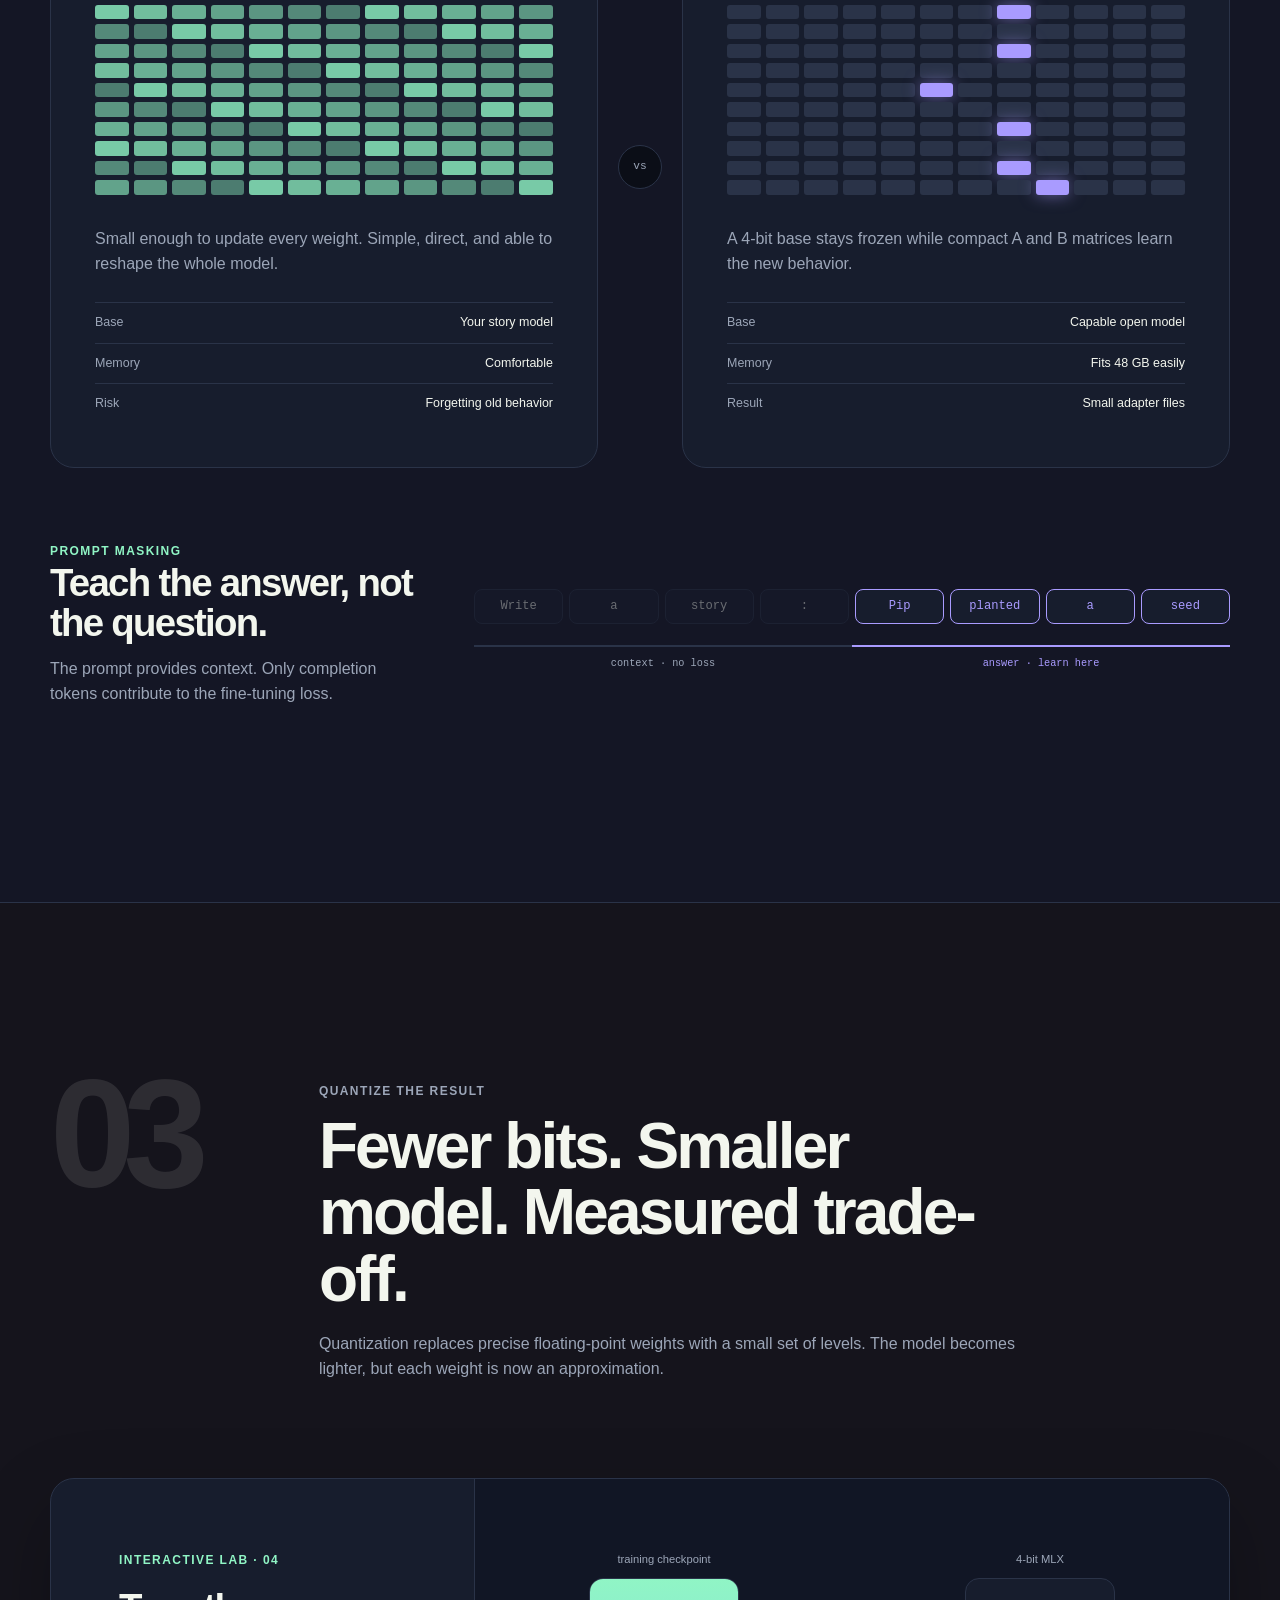
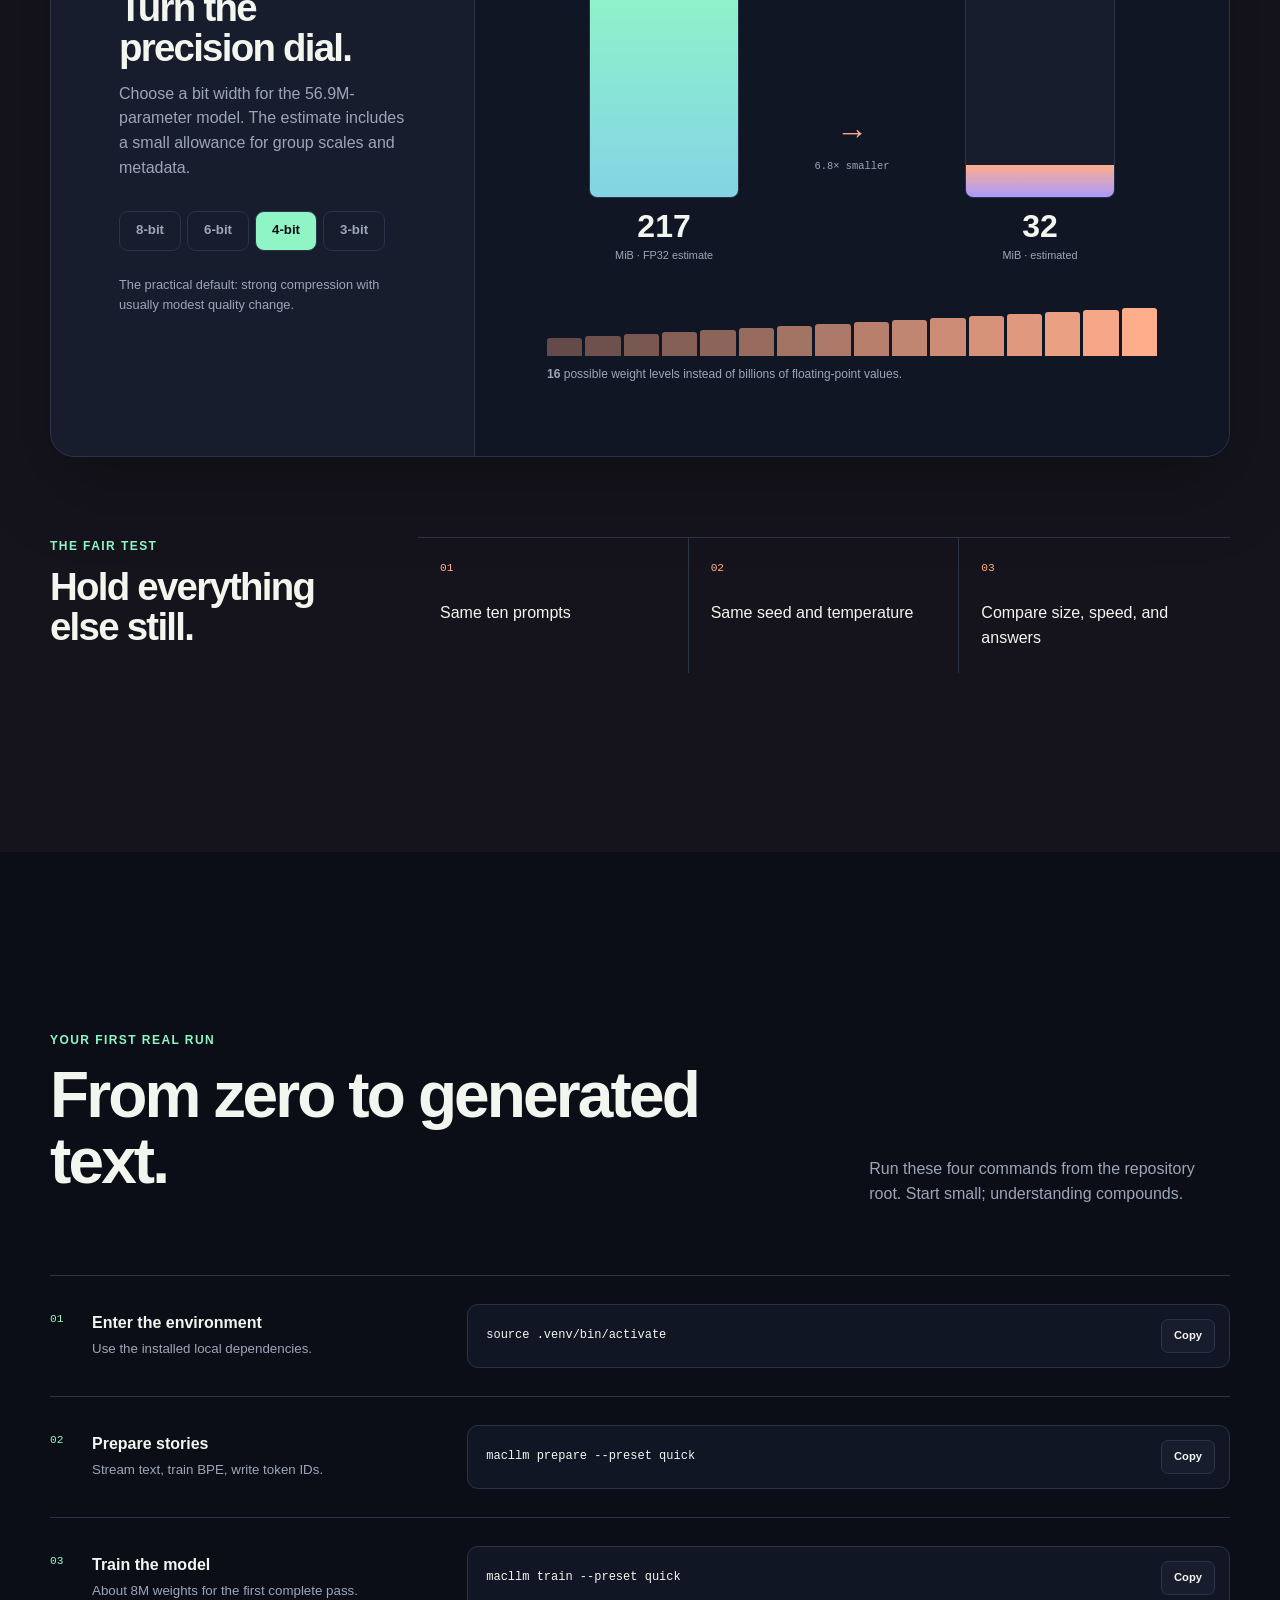
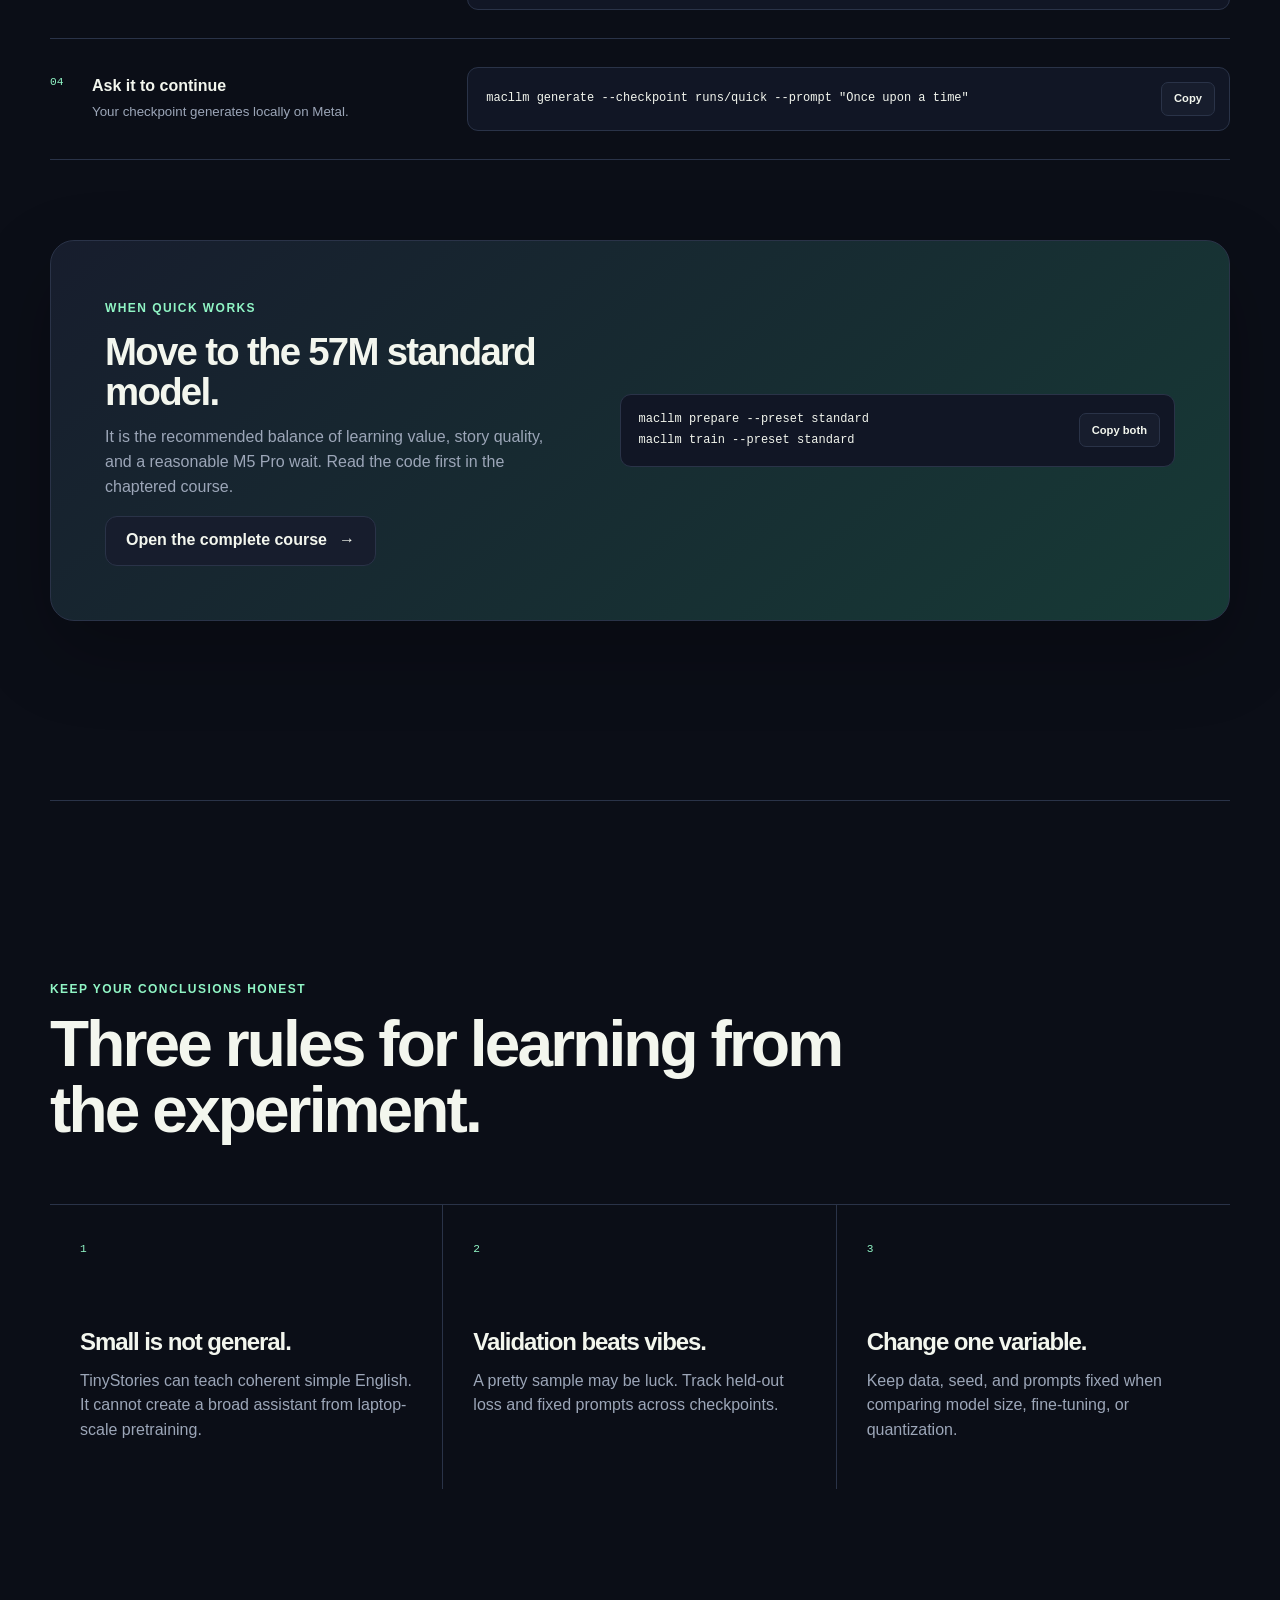
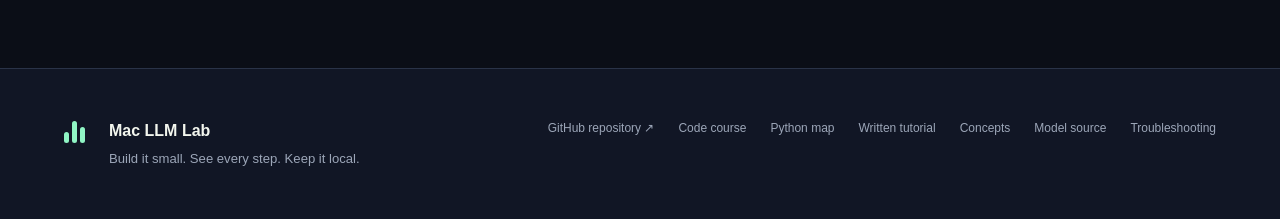
==== commit c63b2f46: "Add GitHub repository links" ====
--- a/site/index.html
+++ b/site/index.html
@@ -26,9 +26,12 @@
         <a href="chapters/04-finetune.html">Fine-tune</a>
         <a href="chapters/06-generate.html">Run it</a>
       </nav>
-      <button class="theme-button" id="theme-button" type="button" aria-label="Switch color theme">
-        <span class="theme-icon" aria-hidden="true">◐</span>
-      </button>
+      <div class="header-actions">
+        <a class="github-link" href="https://github.com/alex-alecu/llm-tutorial" target="_blank" rel="noreferrer">GitHub <span aria-hidden="true">↗</span></a>
+        <button class="theme-button" id="theme-button" type="button" aria-label="Switch color theme">
+          <span class="theme-icon" aria-hidden="true">◐</span>
+        </button>
+      </div>
     </header>
 
     <main id="main">
@@ -503,6 +506,7 @@
         <p>Build it small. See every step. Keep it local.</p>
       </div>
       <nav aria-label="Project resources">
+        <a href="https://github.com/alex-alecu/llm-tutorial" target="_blank" rel="noreferrer">GitHub repository ↗</a>
         <a href="chapters/00-start.html">Code course</a>
         <a href="chapters/07-code-map.html">Python map</a>
         <a href="../README.md">Written tutorial</a>
--- a/site/styles.css
+++ b/site/styles.css
@@ -163,7 +163,6 @@
 }
 
 .theme-button {
-  justify-self: end;
   width: 38px;
   height: 38px;
   border: 1px solid var(--line);
@@ -171,6 +170,39 @@
   background: var(--surface);
   color: var(--ink);
   cursor: pointer;
+}
+
+.header-actions {
+  display: flex;
+  gap: 10px;
+  align-items: center;
+  justify-self: end;
+}
+
+.github-link {
+  display: inline-flex;
+  gap: 7px;
+  align-items: center;
+  min-height: 38px;
+  padding: 0 14px;
+  border: 1px solid var(--line);
+  border-radius: 999px;
+  background: color-mix(in srgb, var(--surface), transparent 18%);
+  color: var(--muted);
+  font-size: 0.78rem;
+  font-weight: 750;
+  text-decoration: none;
+  transition: border-color 160ms ease, color 160ms ease, transform 160ms ease;
+}
+
+.github-link span {
+  color: var(--mint);
+}
+
+.github-link:hover {
+  transform: translateY(-1px);
+  border-color: color-mix(in srgb, var(--mint), var(--line) 45%);
+  color: var(--ink);
 }
 
 .section-shell {
@@ -2152,6 +2184,19 @@
 }
 
 @media (max-width: 640px) {
+  .github-link {
+    width: 38px;
+    padding: 0;
+    justify-content: center;
+    overflow: hidden;
+    color: transparent;
+    font-size: 0;
+  }
+
+  .github-link span {
+    font-size: 0.9rem;
+  }
+
   .lesson-outcomes,
   .code-reading-map,
   .chapter-pager,
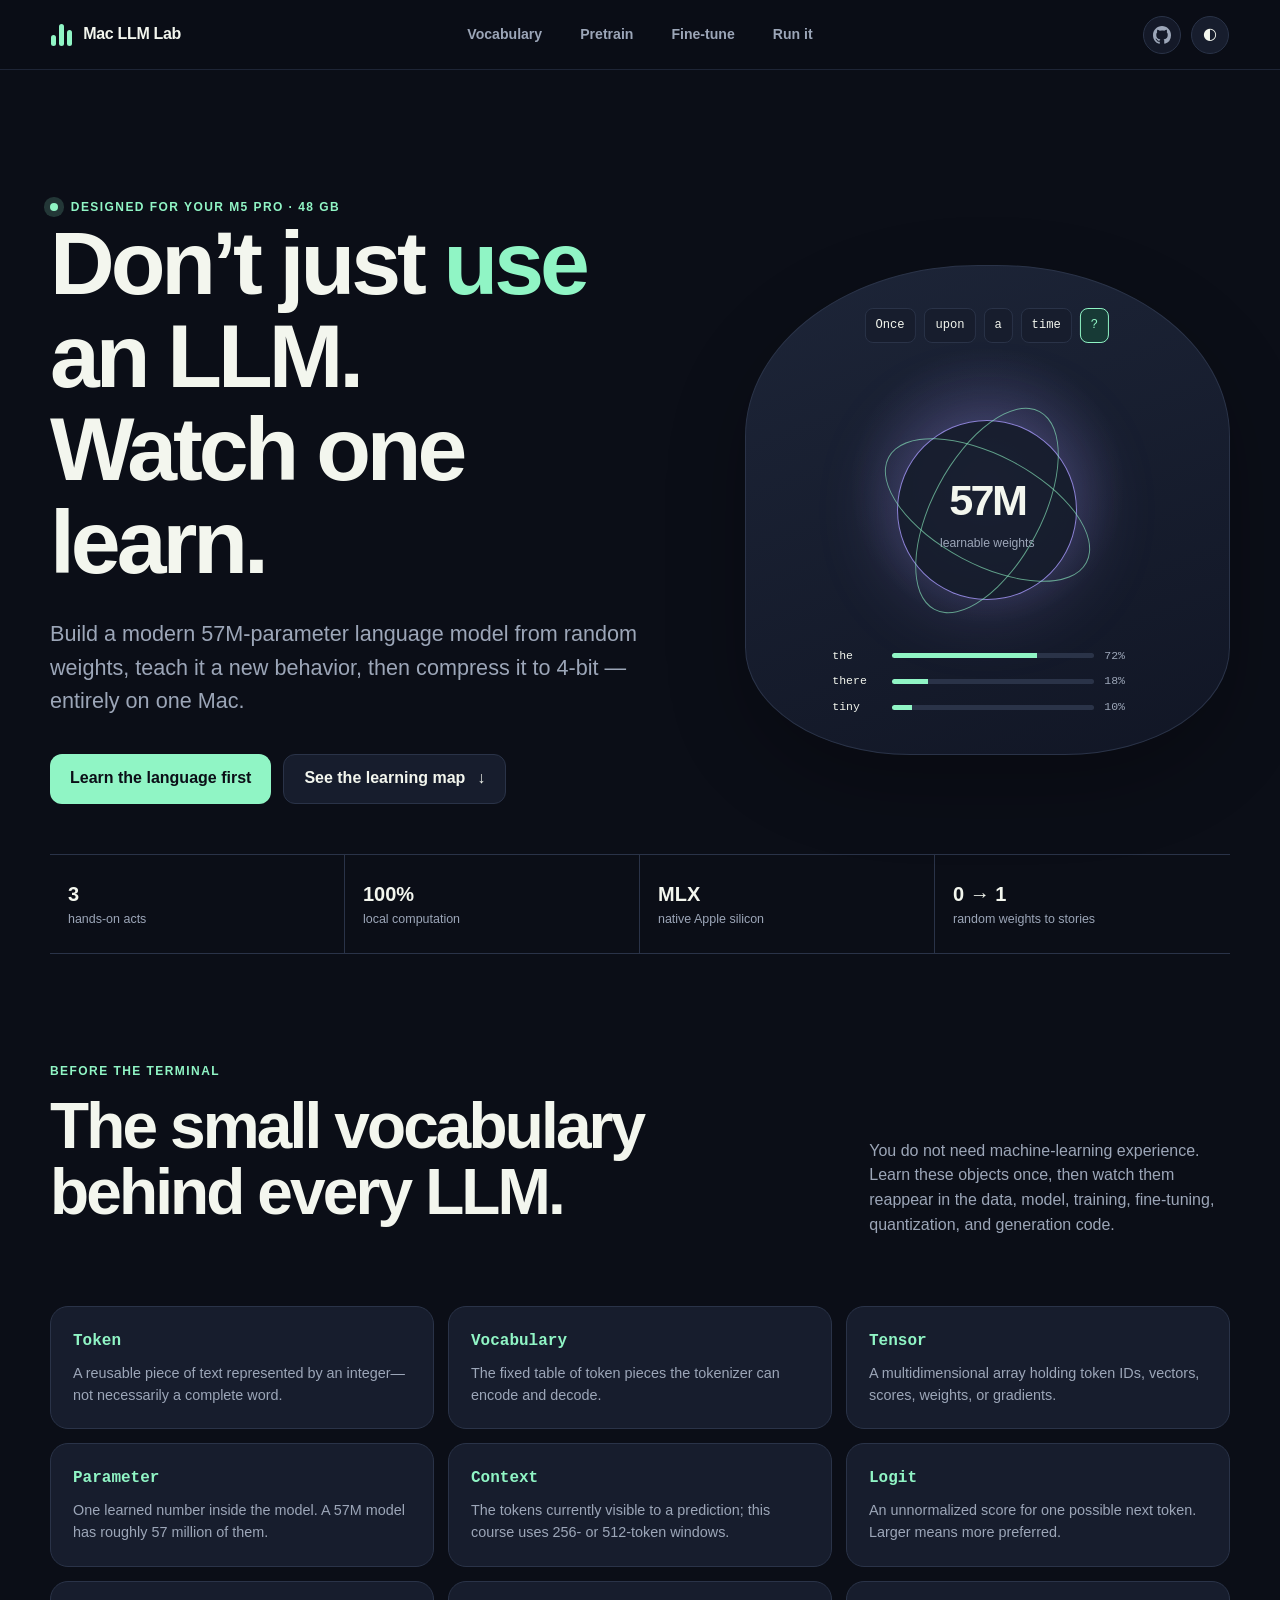
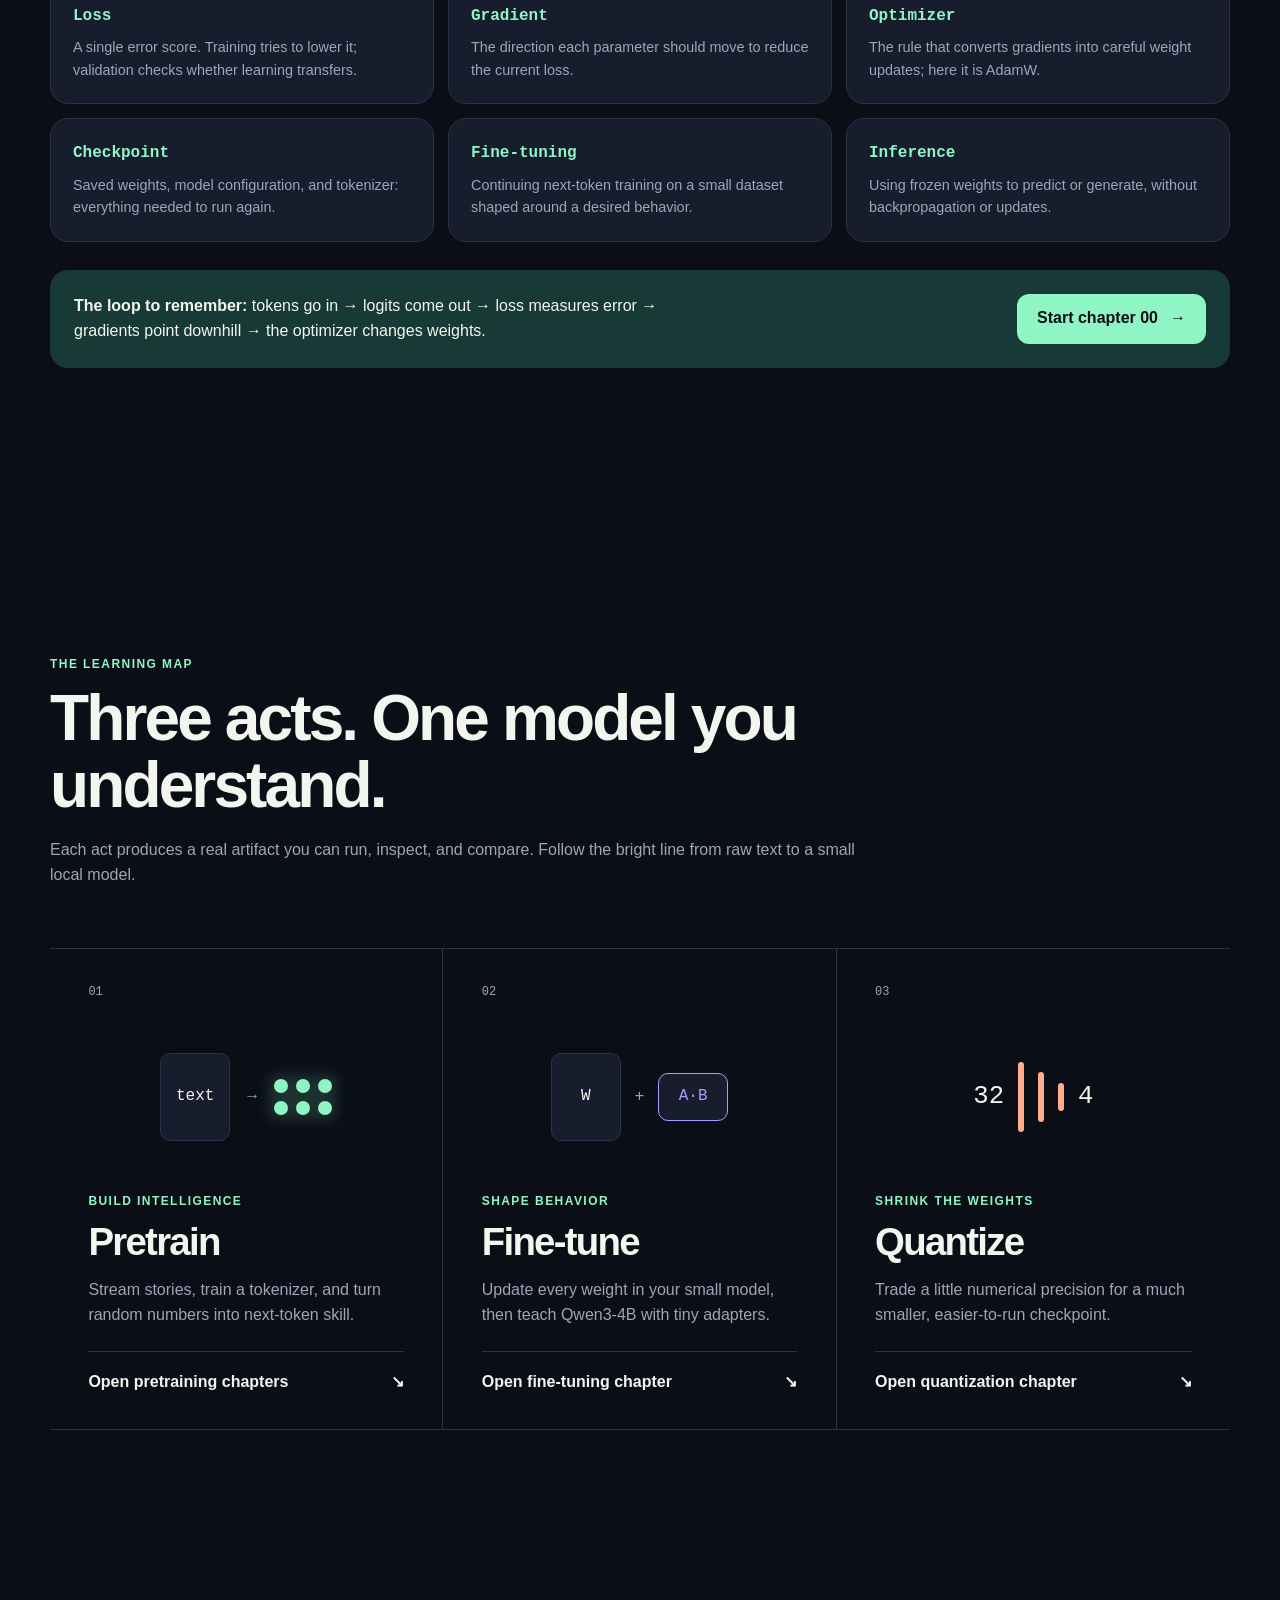
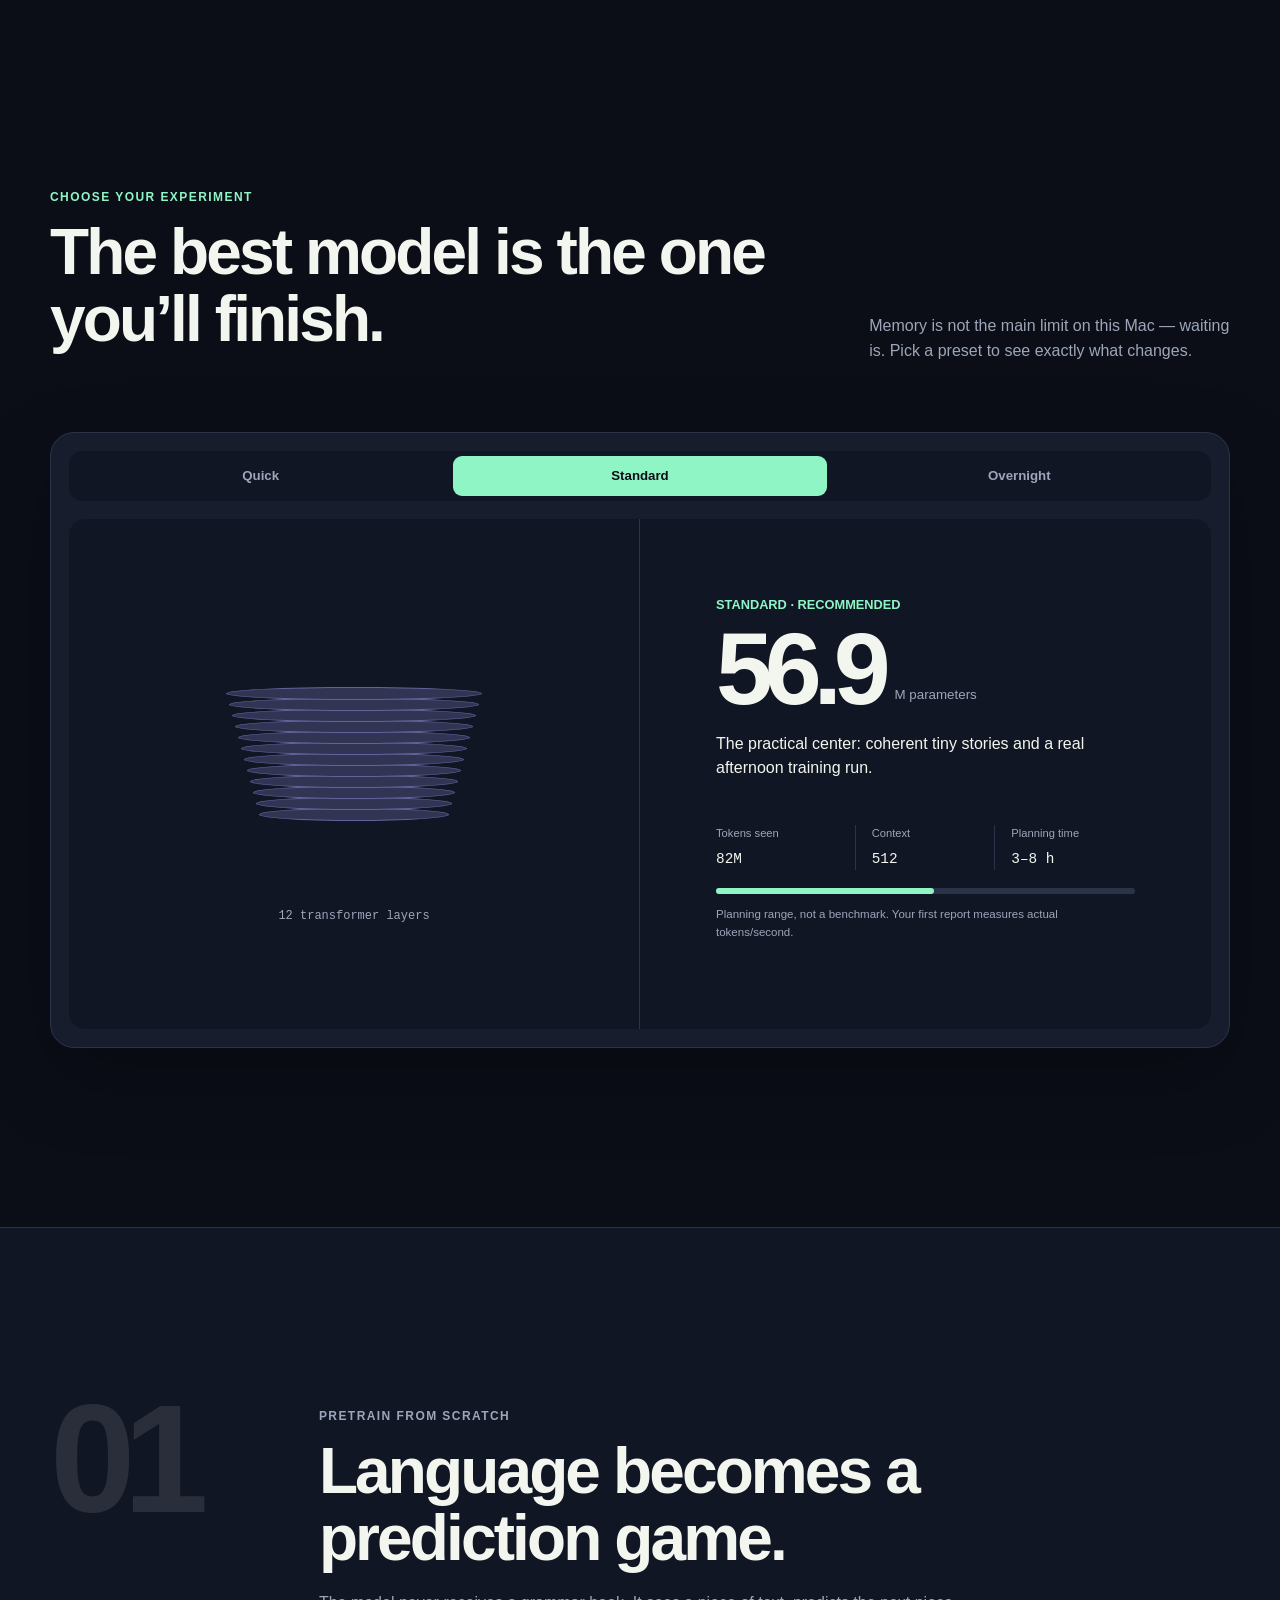
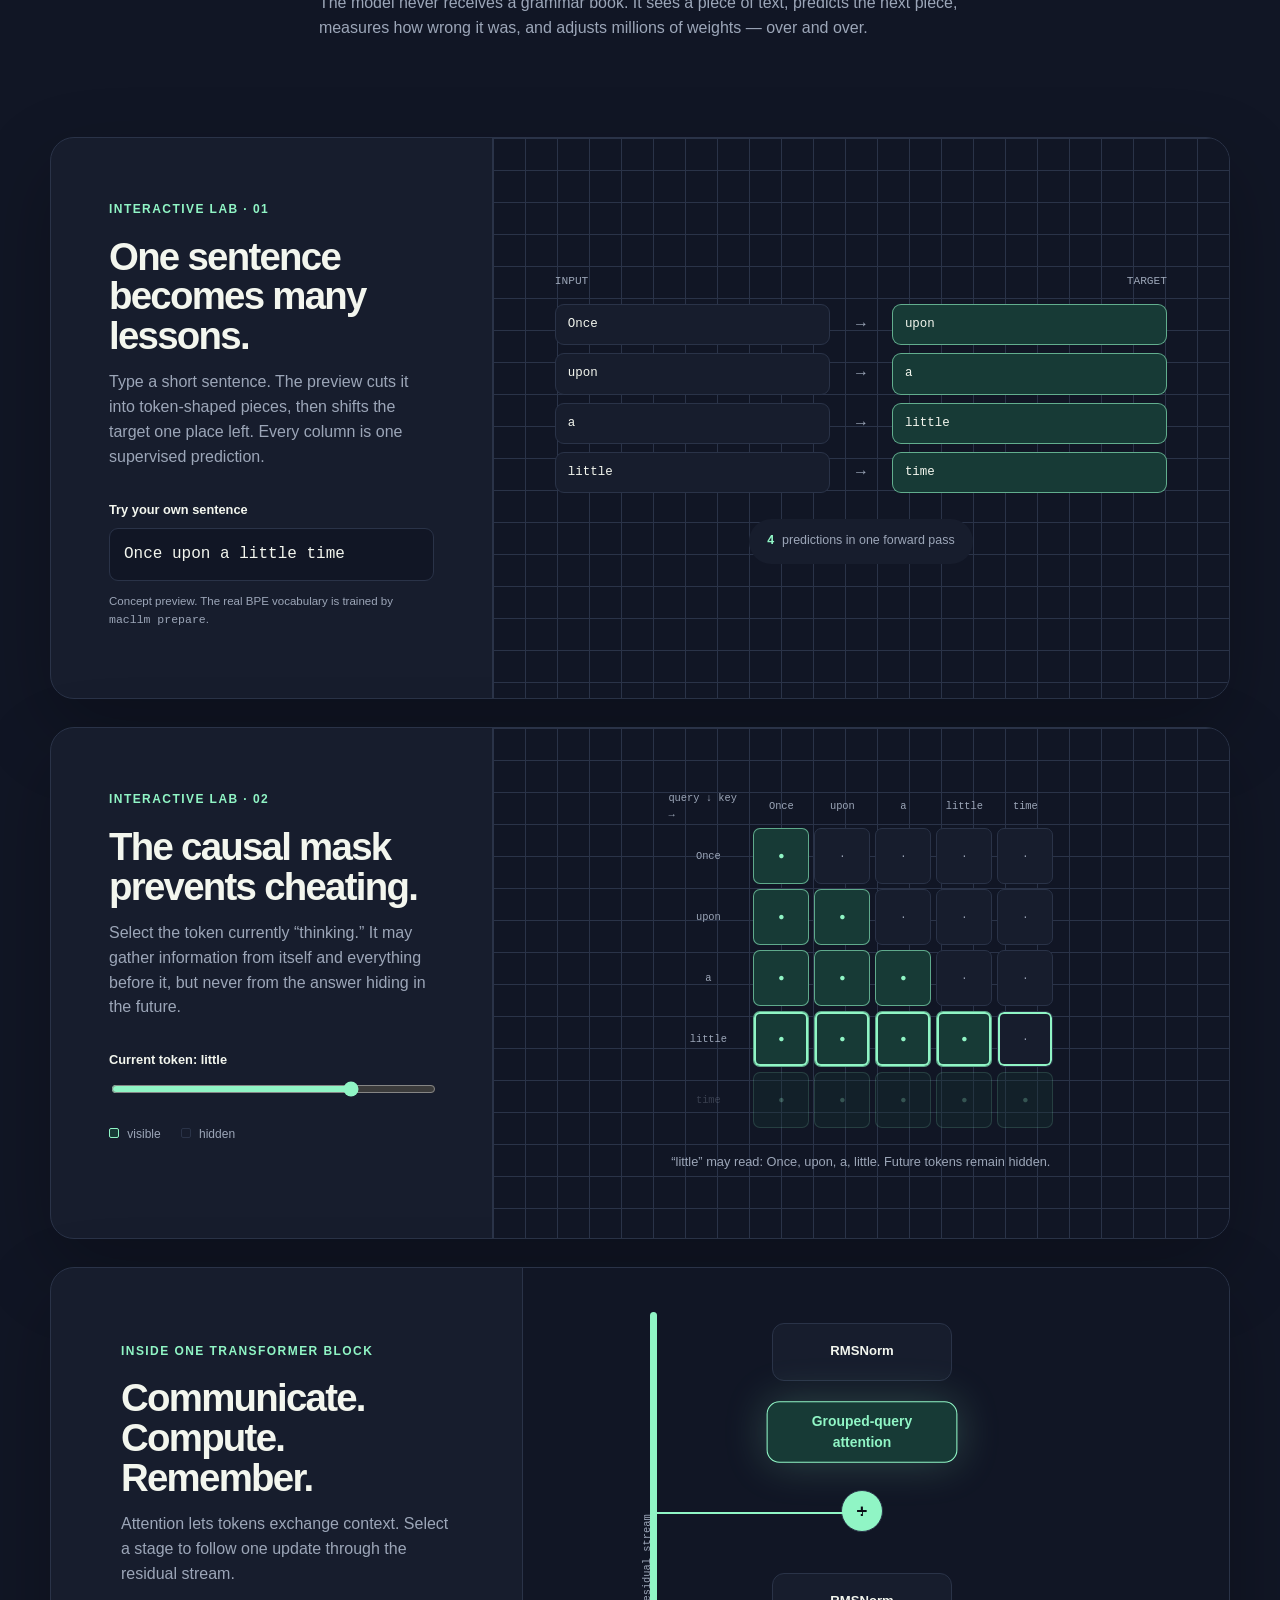
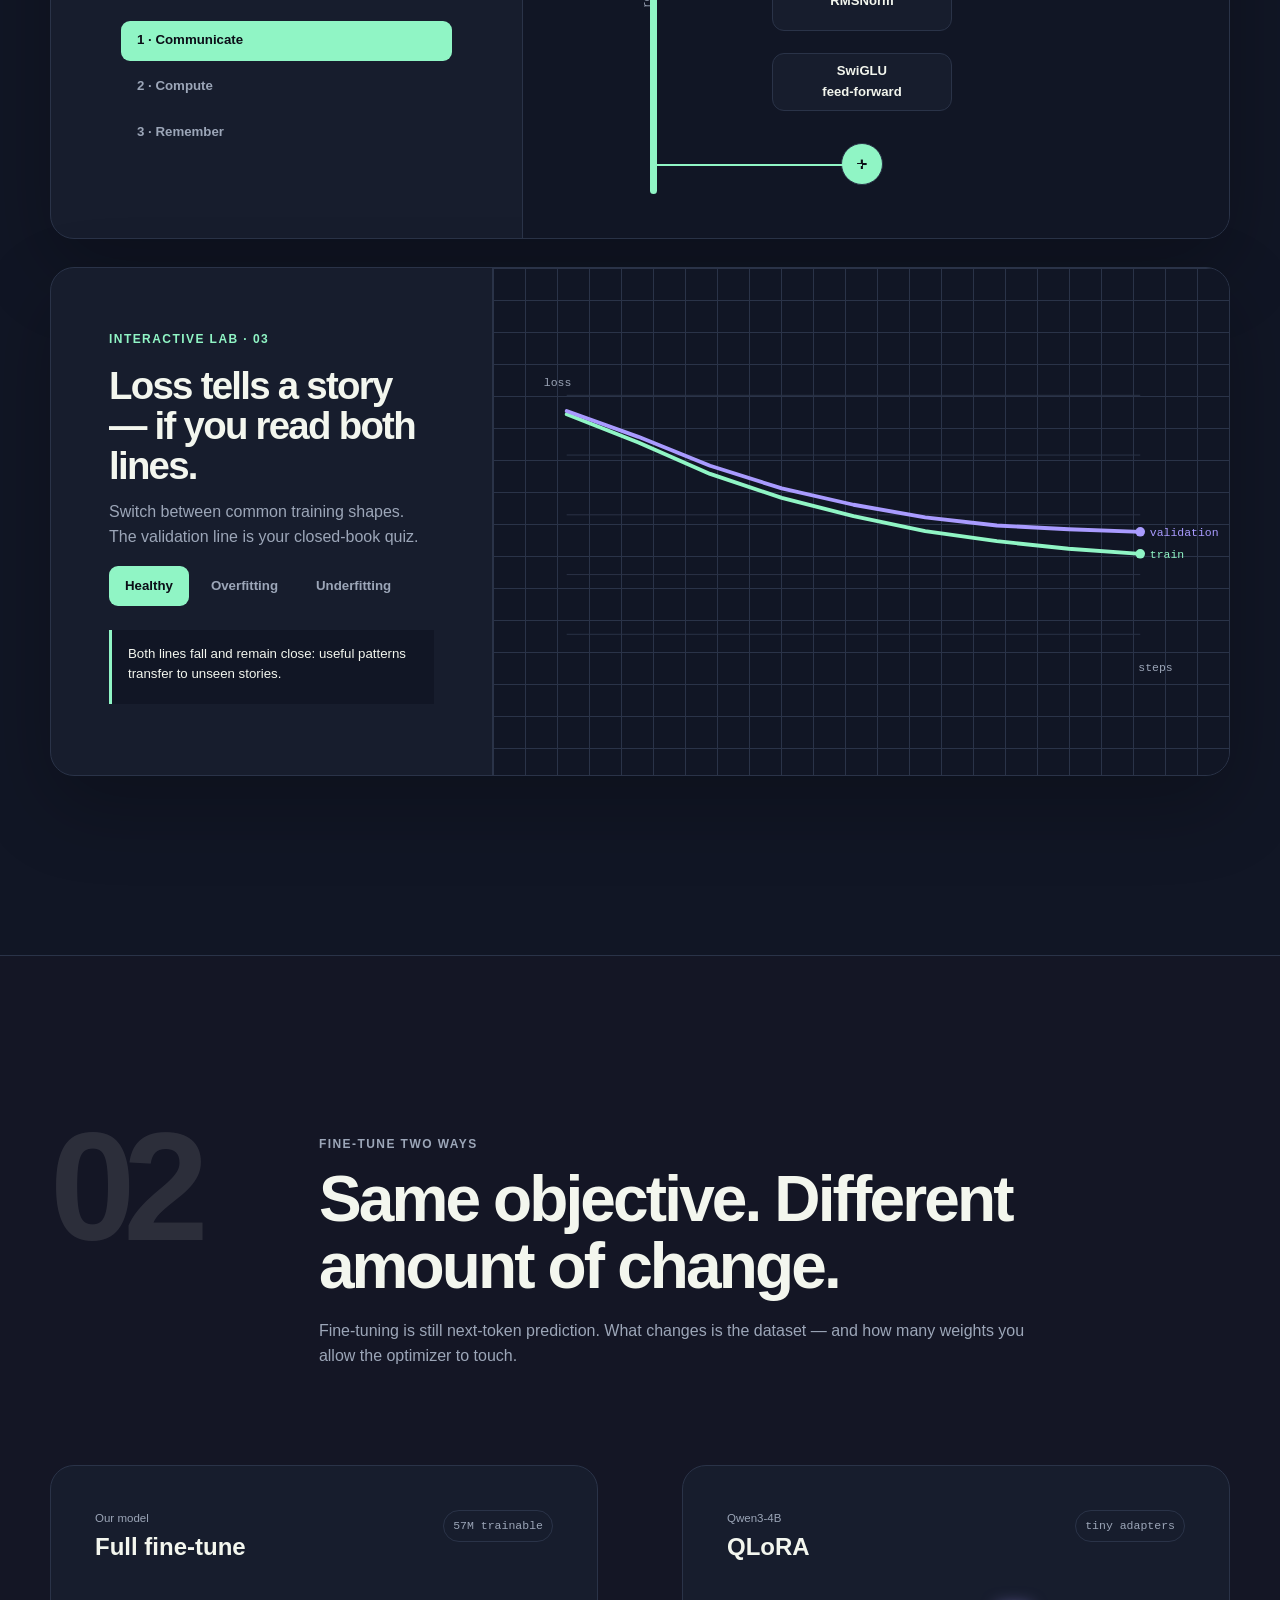
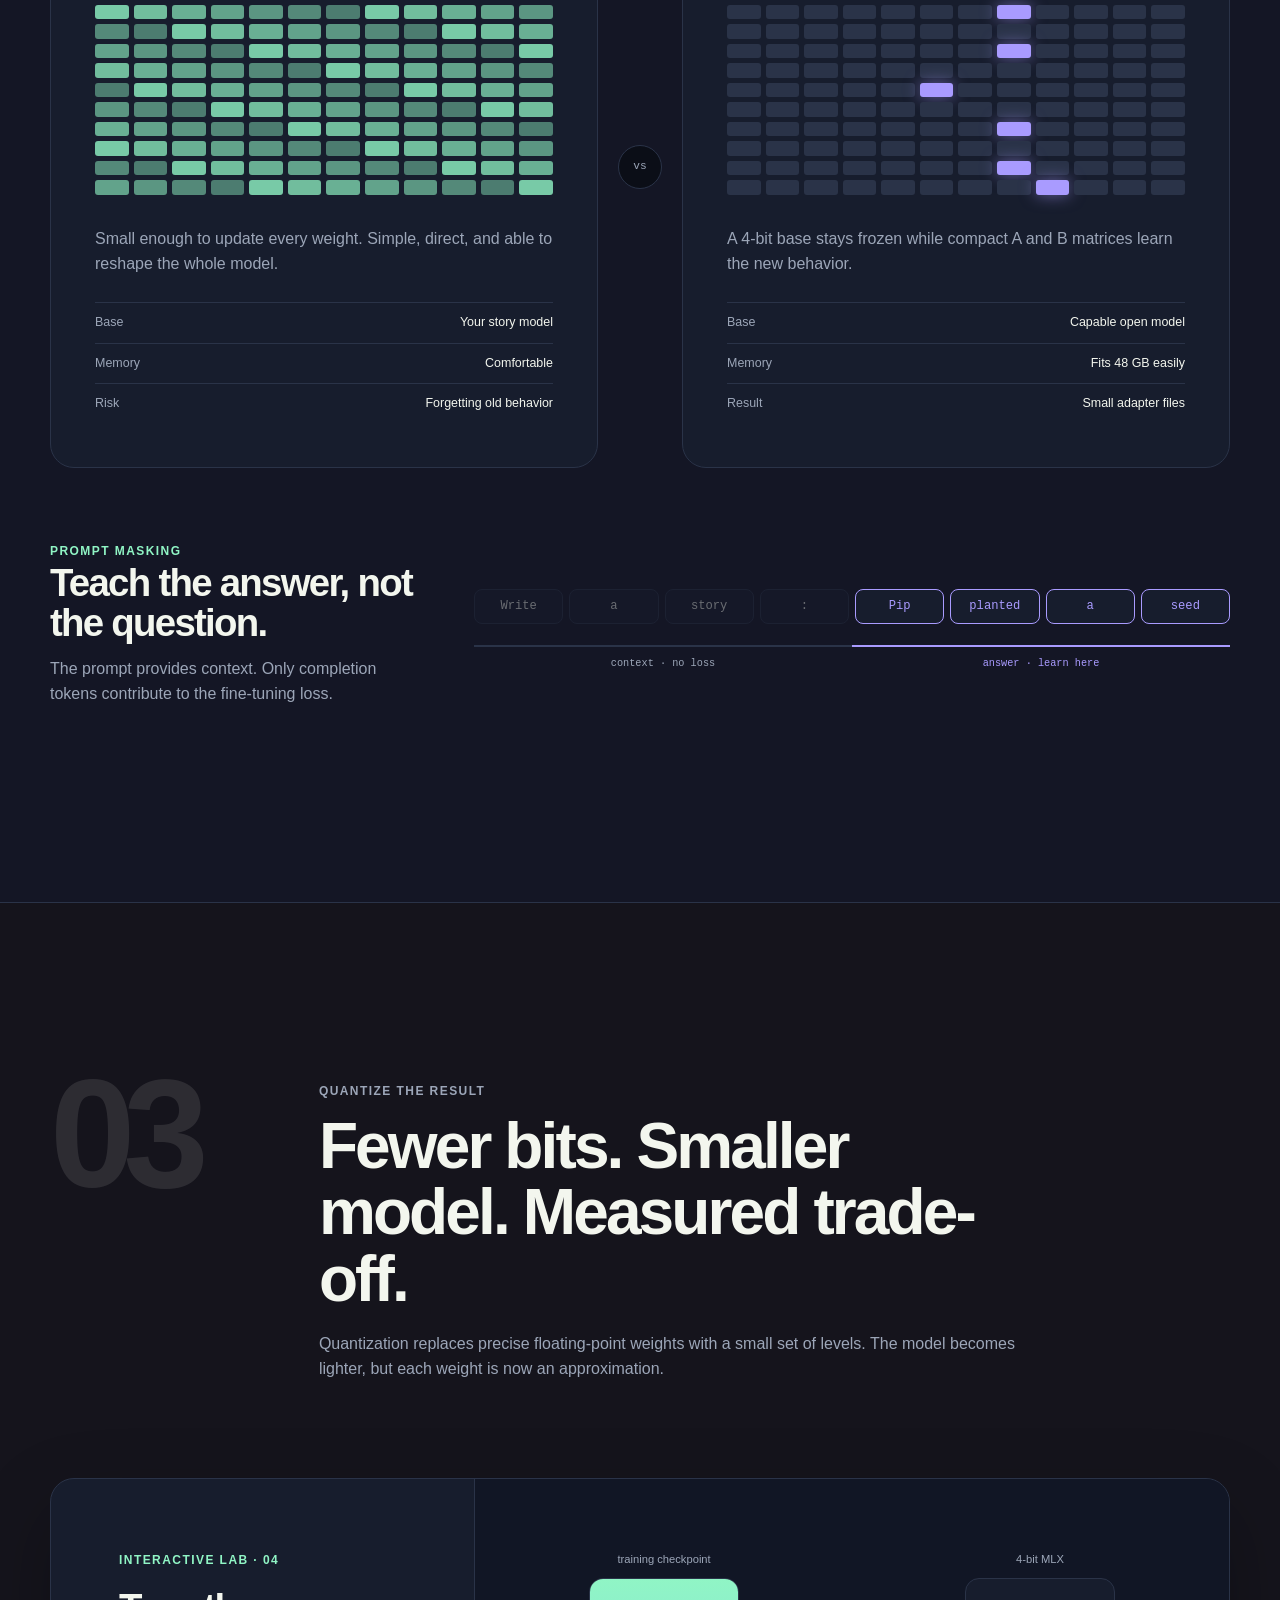
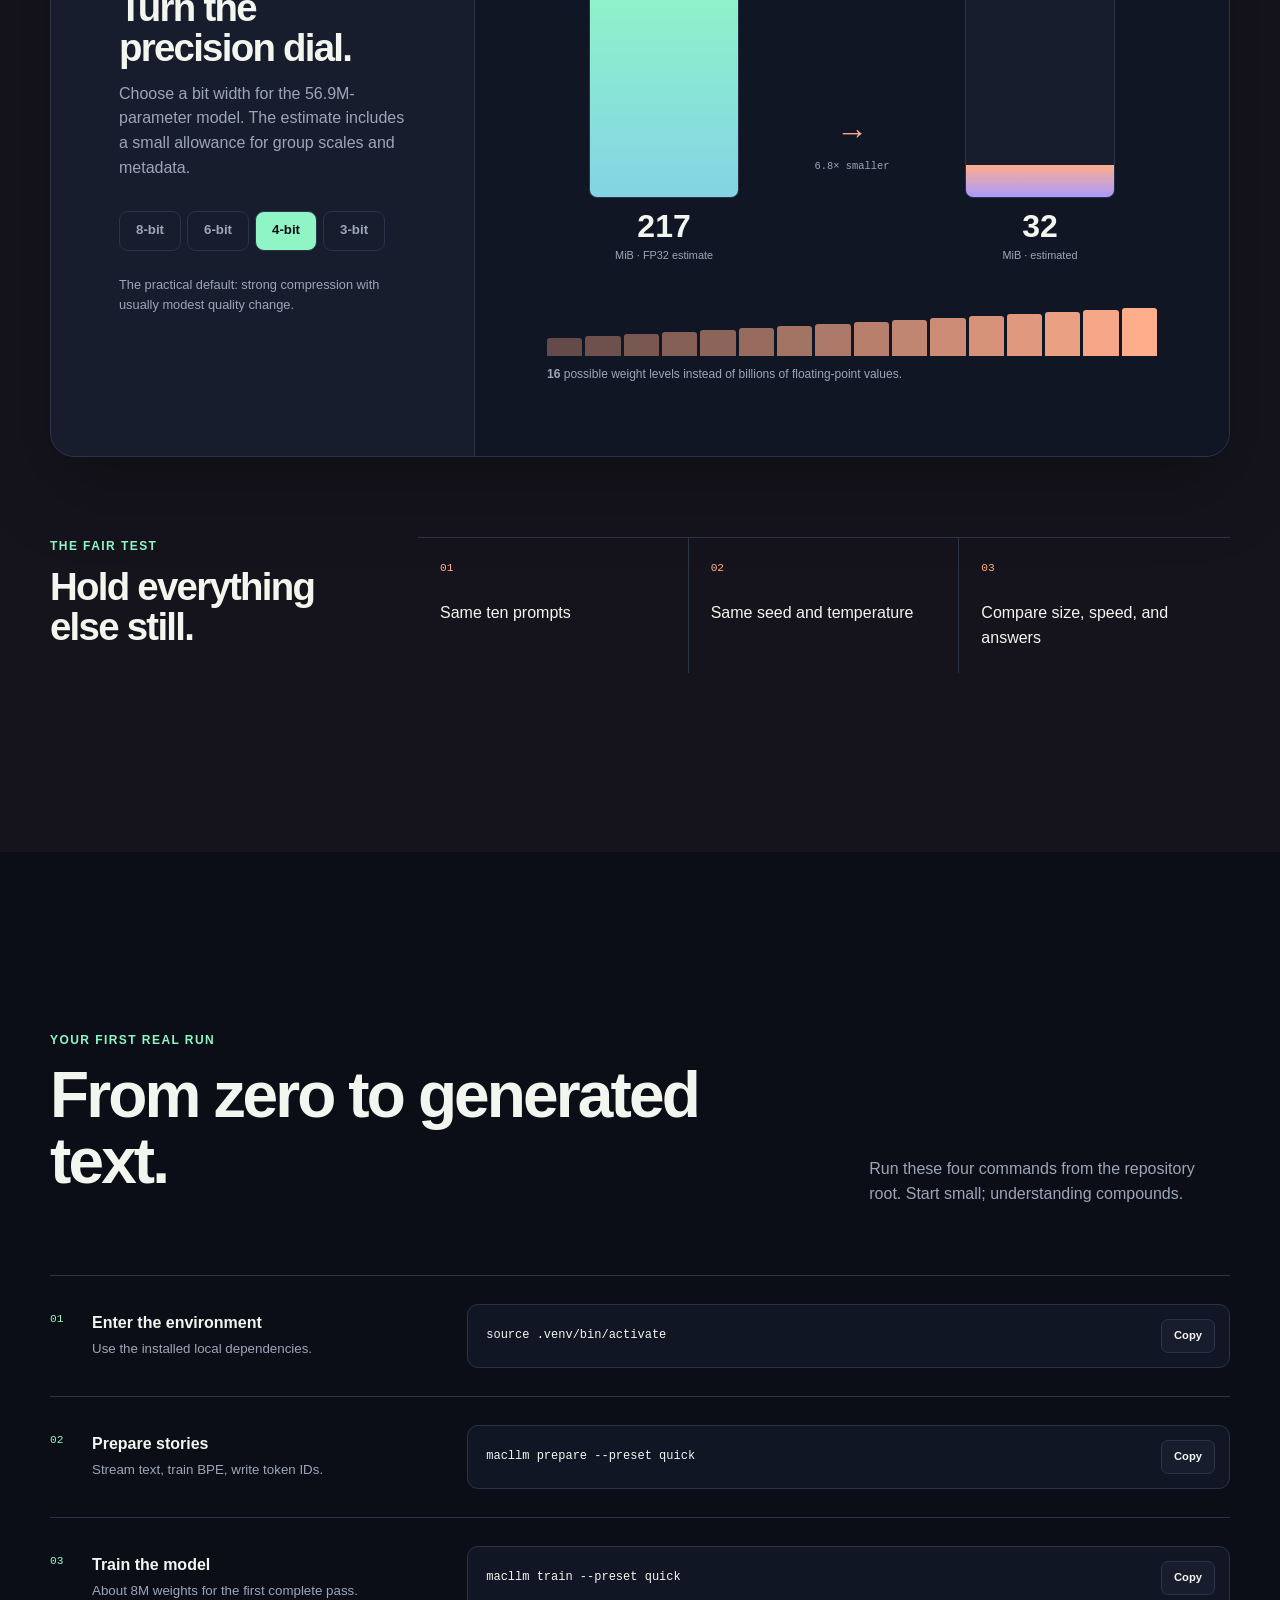
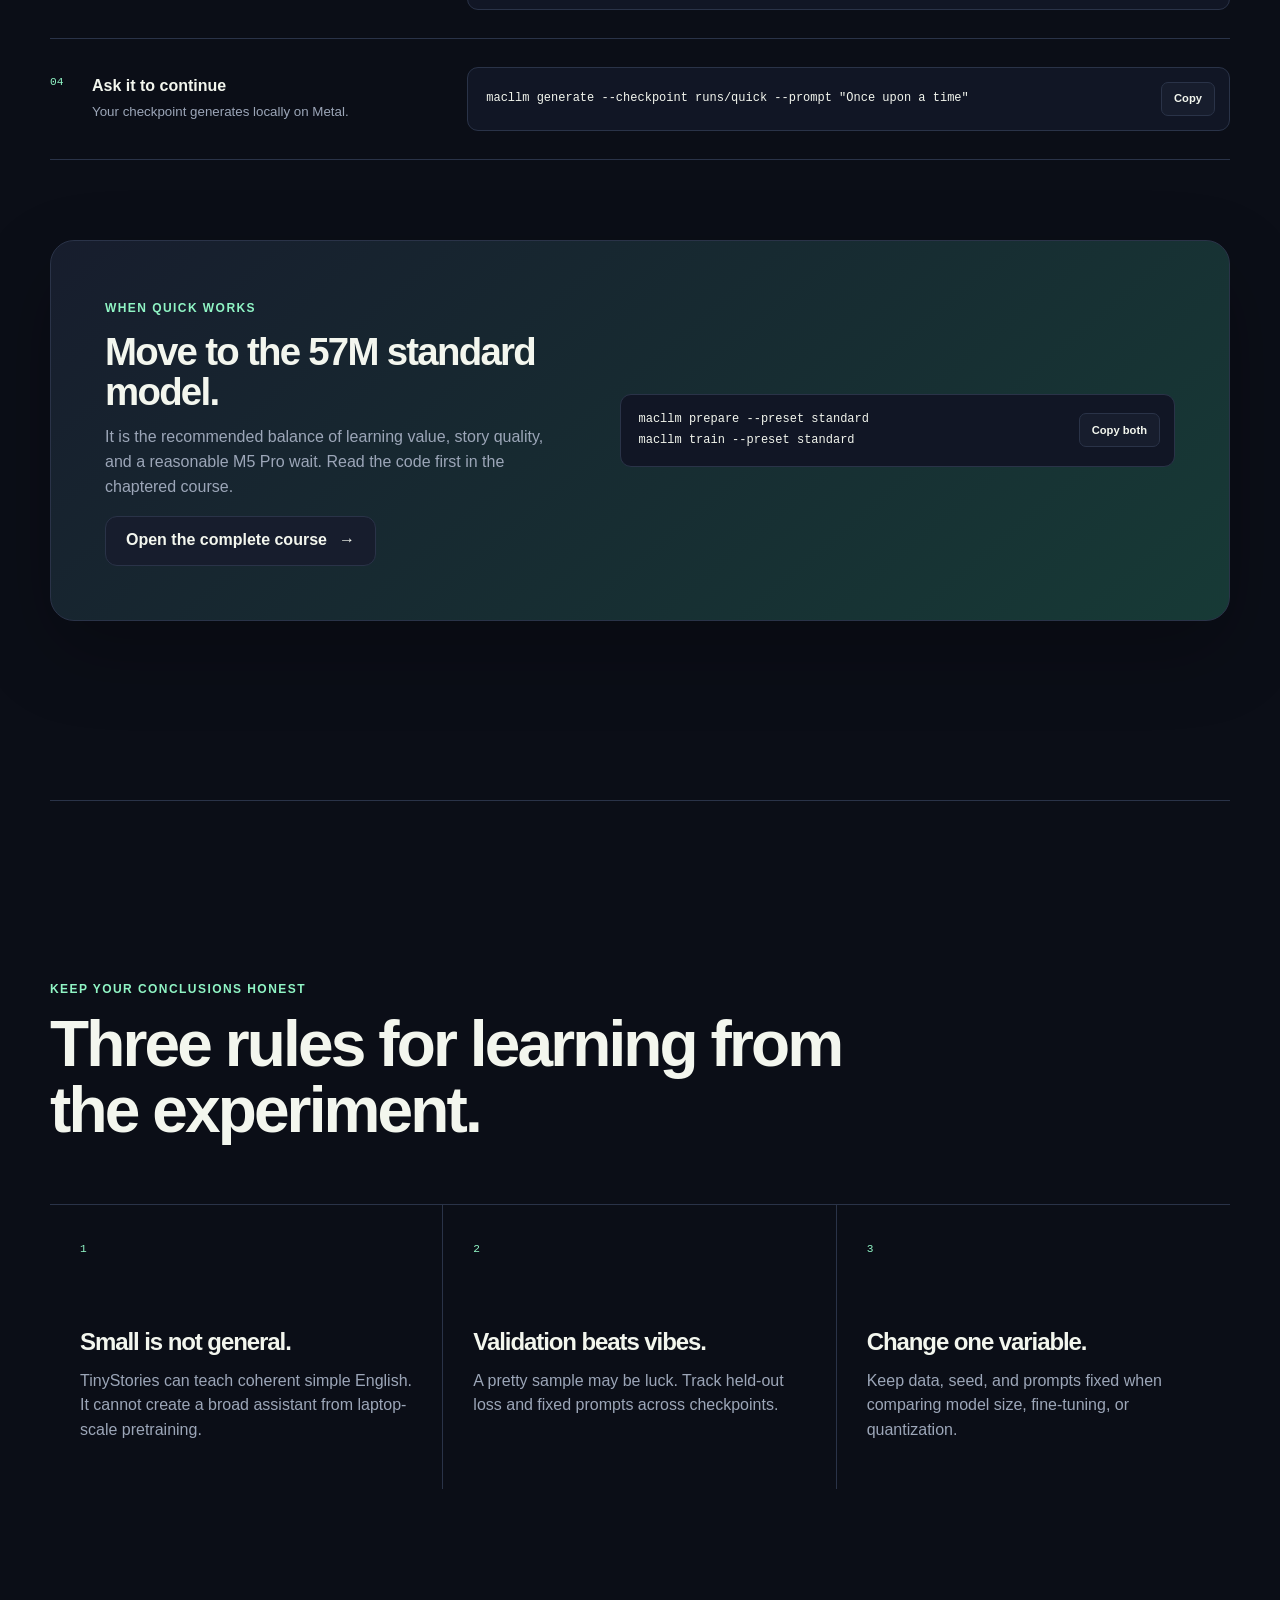
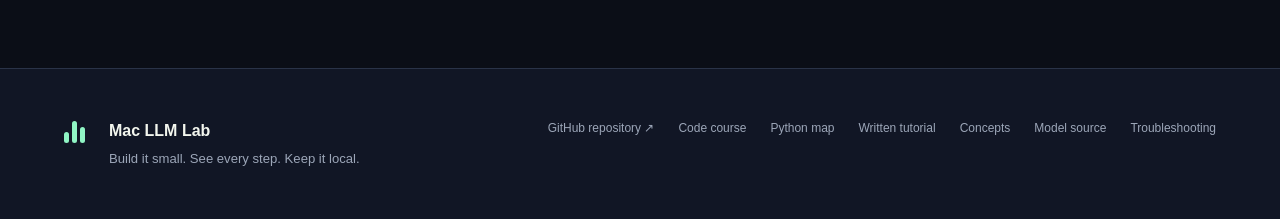
==== commit b4521fbe: "Use GitHub icon in navigation" ====
--- a/site/index.html
+++ b/site/index.html
@@ -27,7 +27,11 @@
         <a href="chapters/06-generate.html">Run it</a>
       </nav>
       <div class="header-actions">
-        <a class="github-link" href="https://github.com/alex-alecu/llm-tutorial" target="_blank" rel="noreferrer">GitHub <span aria-hidden="true">↗</span></a>
+        <a class="github-link" href="https://github.com/alex-alecu/llm-tutorial" target="_blank" rel="noreferrer" aria-label="View project on GitHub">
+          <svg viewBox="0 0 16 16" aria-hidden="true">
+            <path fill="currentColor" d="M8 0C3.58 0 0 3.64 0 8.13c0 3.59 2.29 6.64 5.47 7.71.4.08.55-.18.55-.39 0-.19-.01-.83-.01-1.51-2.01.38-2.53-.5-2.69-.96-.09-.23-.48-.96-.82-1.15-.28-.15-.68-.53-.01-.54.63-.01 1.08.59 1.23.83.72 1.23 1.87.88 2.33.67.07-.53.28-.88.51-1.08-1.78-.21-3.64-.91-3.64-4.02 0-.89.31-1.62.82-2.19-.08-.21-.36-1.04.08-2.16 0 0 .67-.22 2.2.84A7.5 7.5 0 0 1 8 3.91c.68 0 1.36.09 2 .27 1.53-1.06 2.2-.84 2.2-.84.44 1.12.16 1.95.08 2.16.51.57.82 1.3.82 2.19 0 3.12-1.87 3.81-3.65 4.02.29.25.54.74.54 1.5 0 1.08-.01 1.95-.01 2.22 0 .22.15.47.55.39A8.16 8.16 0 0 0 16 8.13C16 3.64 12.42 0 8 0Z"/>
+          </svg>
+        </a>
         <button class="theme-button" id="theme-button" type="button" aria-label="Switch color theme">
           <span class="theme-icon" aria-hidden="true">◐</span>
         </button>
--- a/site/styles.css
+++ b/site/styles.css
@@ -181,22 +181,21 @@
 
 .github-link {
   display: inline-flex;
-  gap: 7px;
   align-items: center;
-  min-height: 38px;
-  padding: 0 14px;
+  justify-content: center;
+  width: 38px;
+  height: 38px;
   border: 1px solid var(--line);
   border-radius: 999px;
   background: color-mix(in srgb, var(--surface), transparent 18%);
   color: var(--muted);
-  font-size: 0.78rem;
-  font-weight: 750;
   text-decoration: none;
   transition: border-color 160ms ease, color 160ms ease, transform 160ms ease;
 }
 
-.github-link span {
-  color: var(--mint);
+.github-link svg {
+  width: 18px;
+  height: 18px;
 }
 
 .github-link:hover {
@@ -2184,19 +2183,6 @@
 }
 
 @media (max-width: 640px) {
-  .github-link {
-    width: 38px;
-    padding: 0;
-    justify-content: center;
-    overflow: hidden;
-    color: transparent;
-    font-size: 0;
-  }
-
-  .github-link span {
-    font-size: 0.9rem;
-  }
-
   .lesson-outcomes,
   .code-reading-map,
   .chapter-pager,
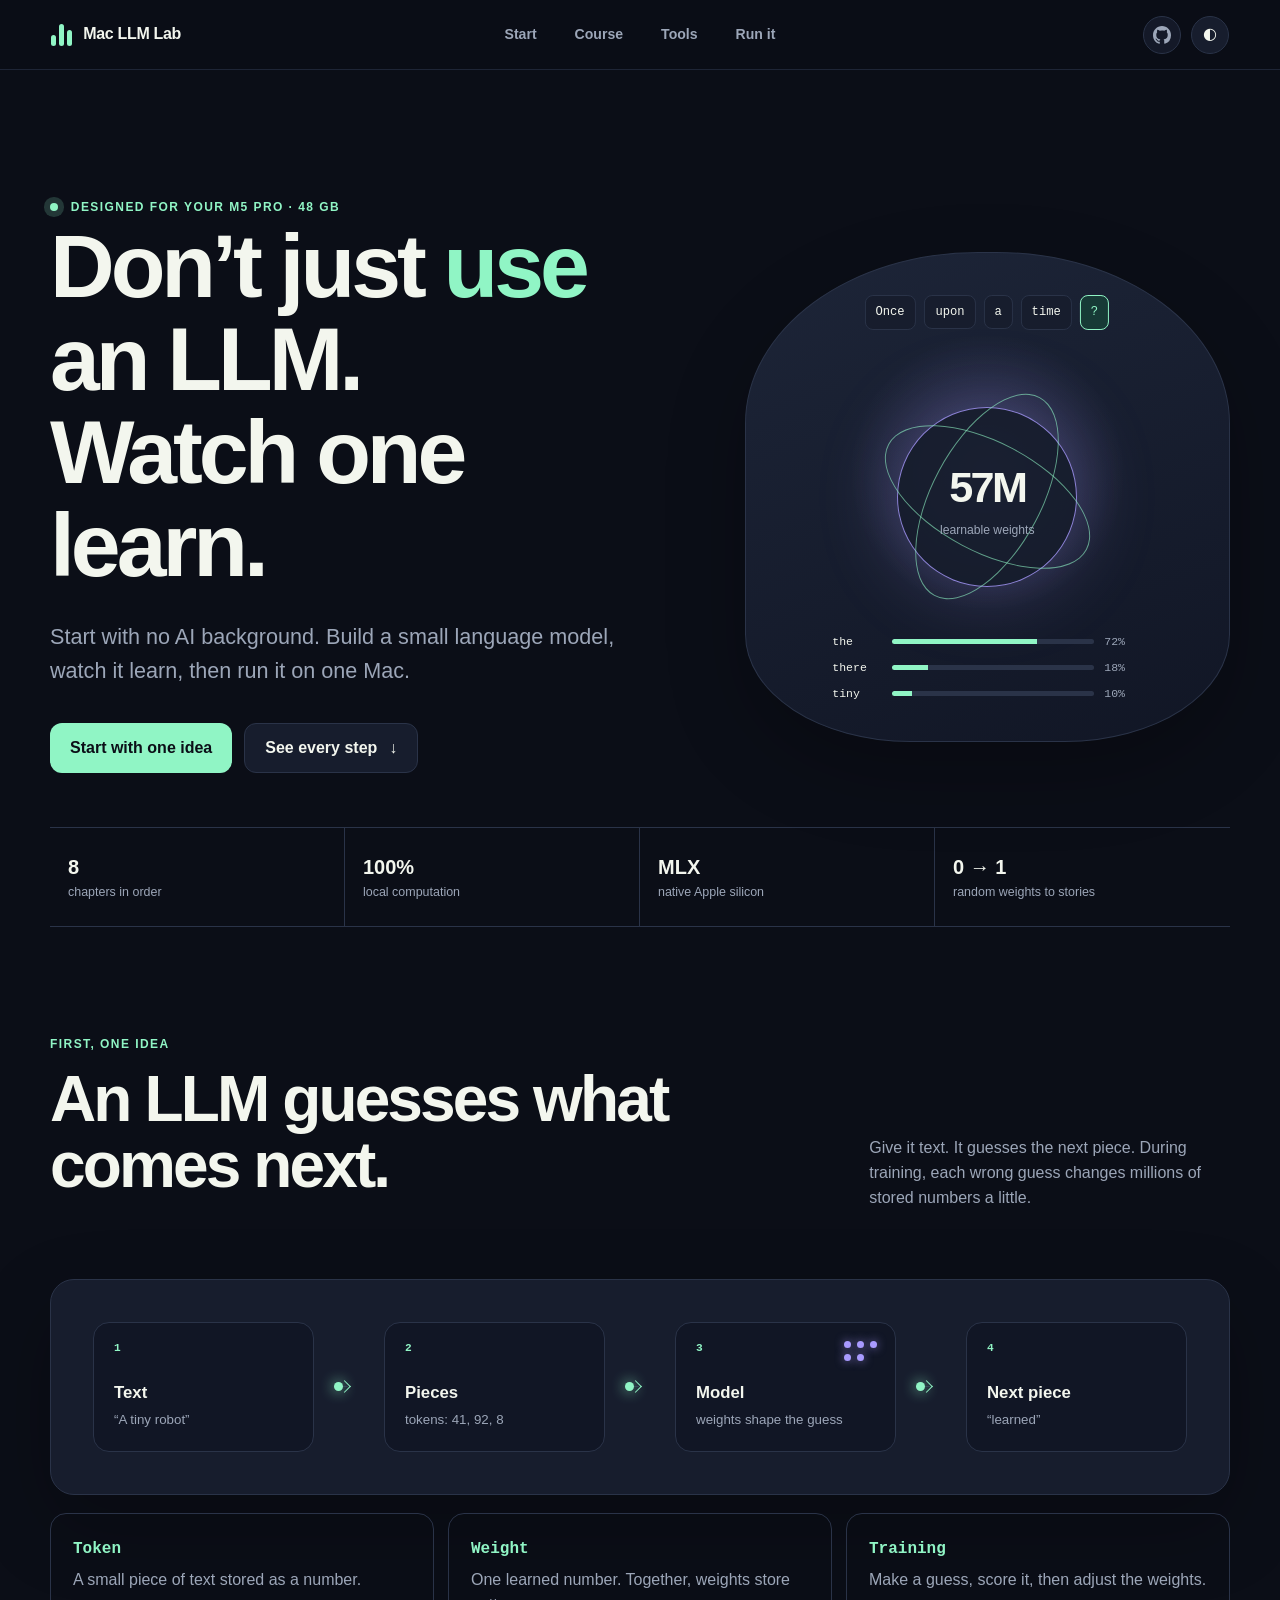
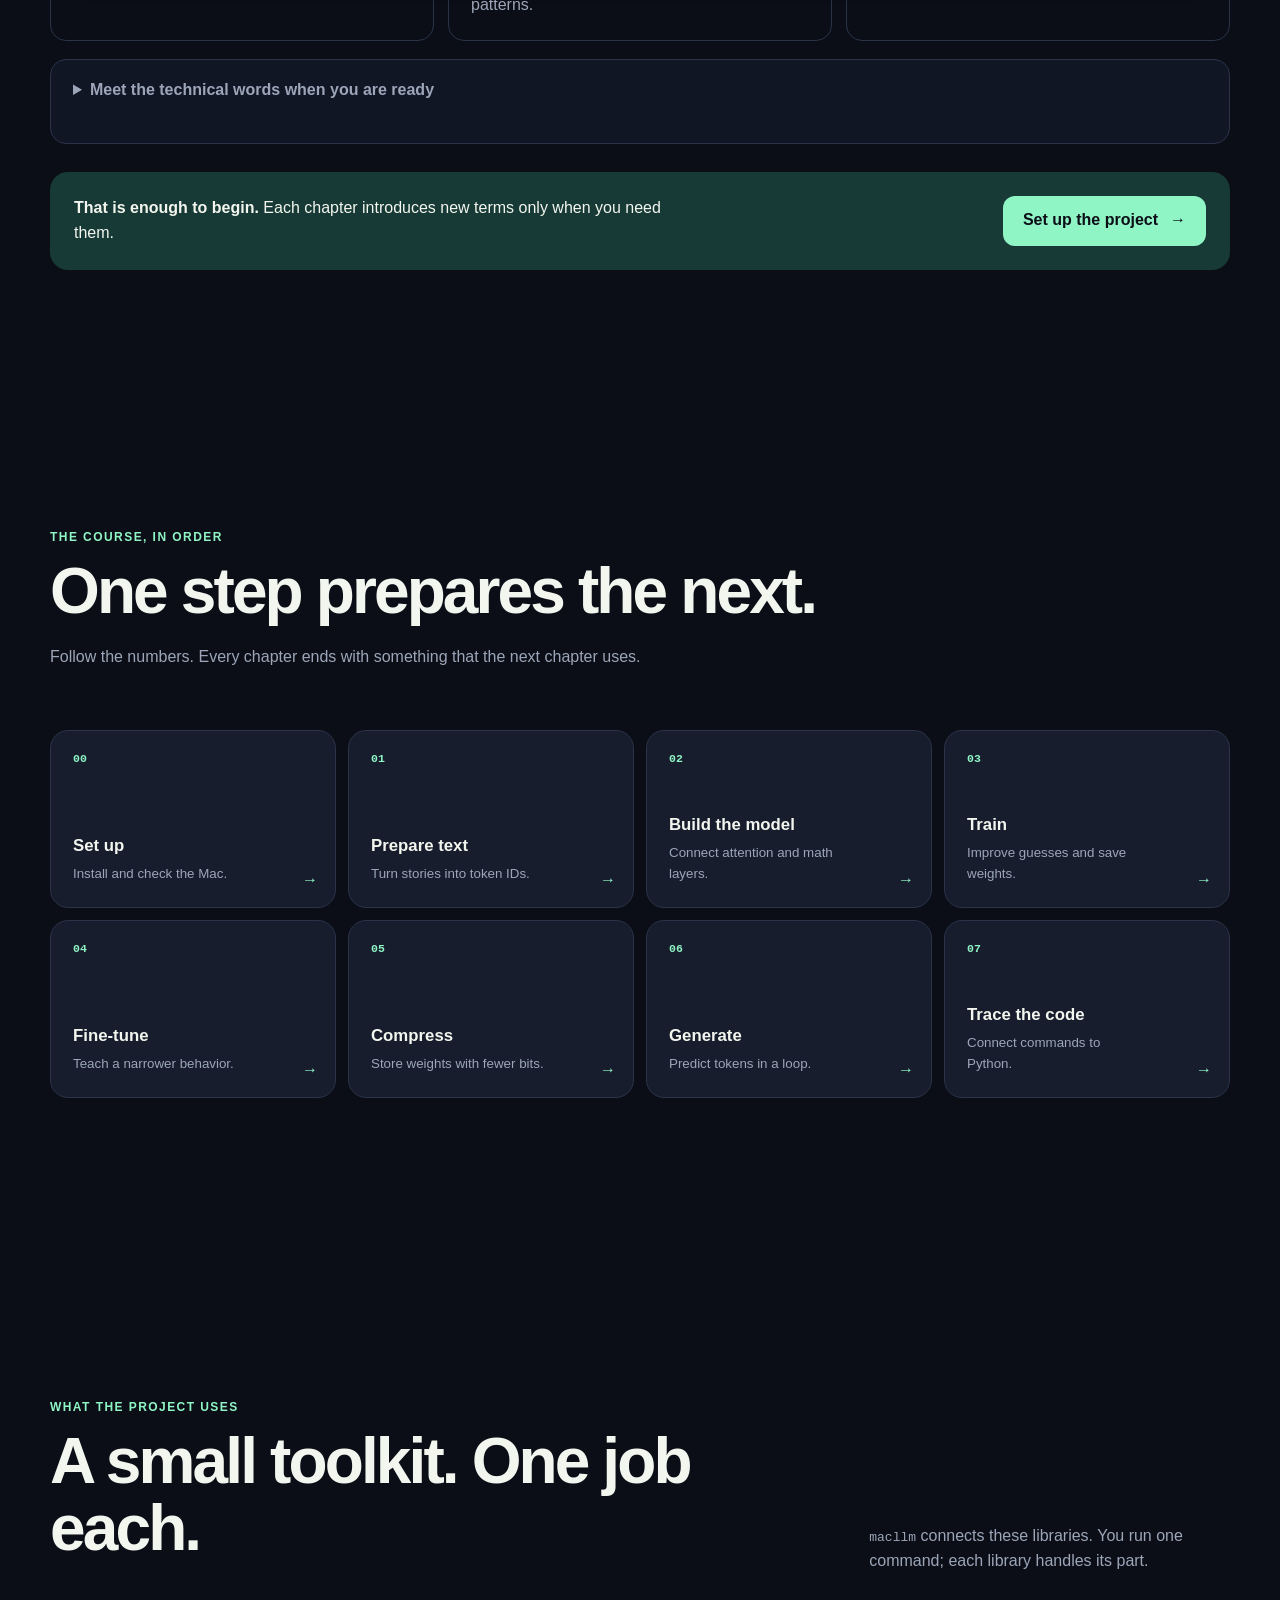
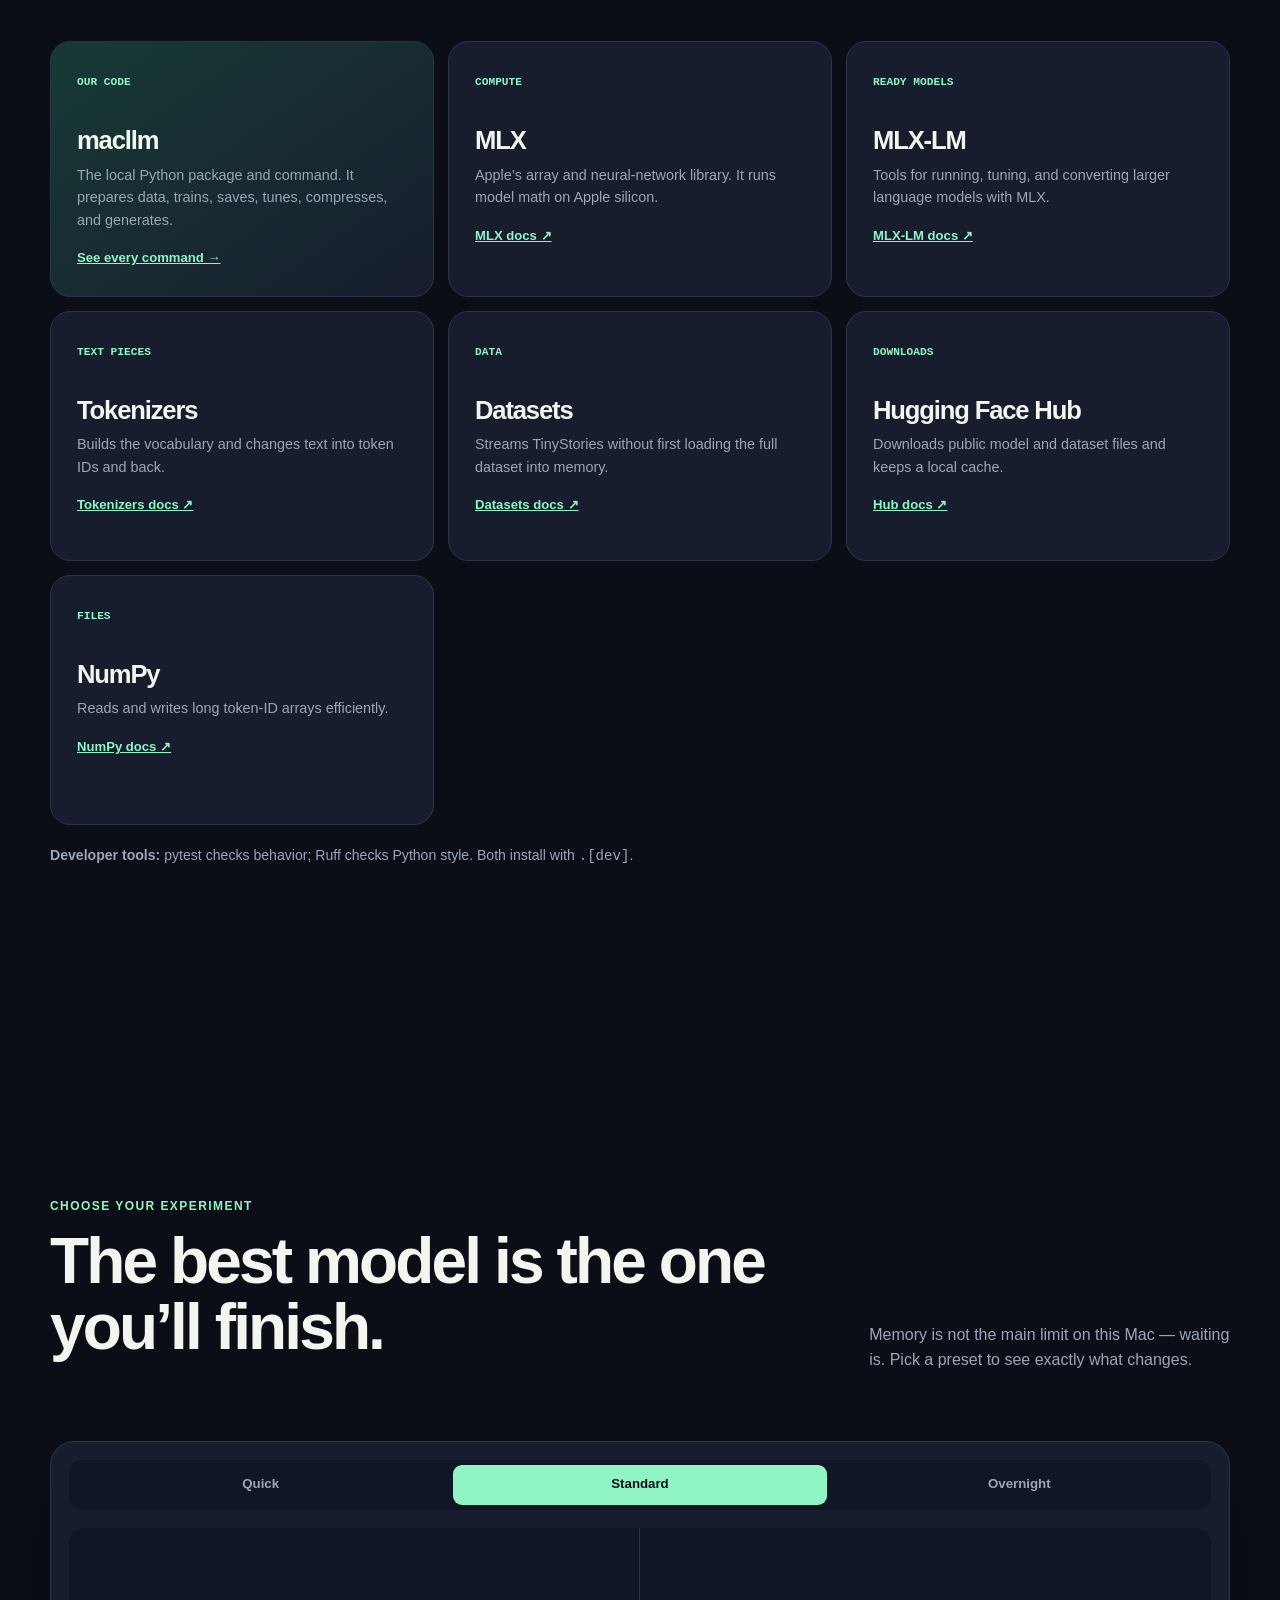
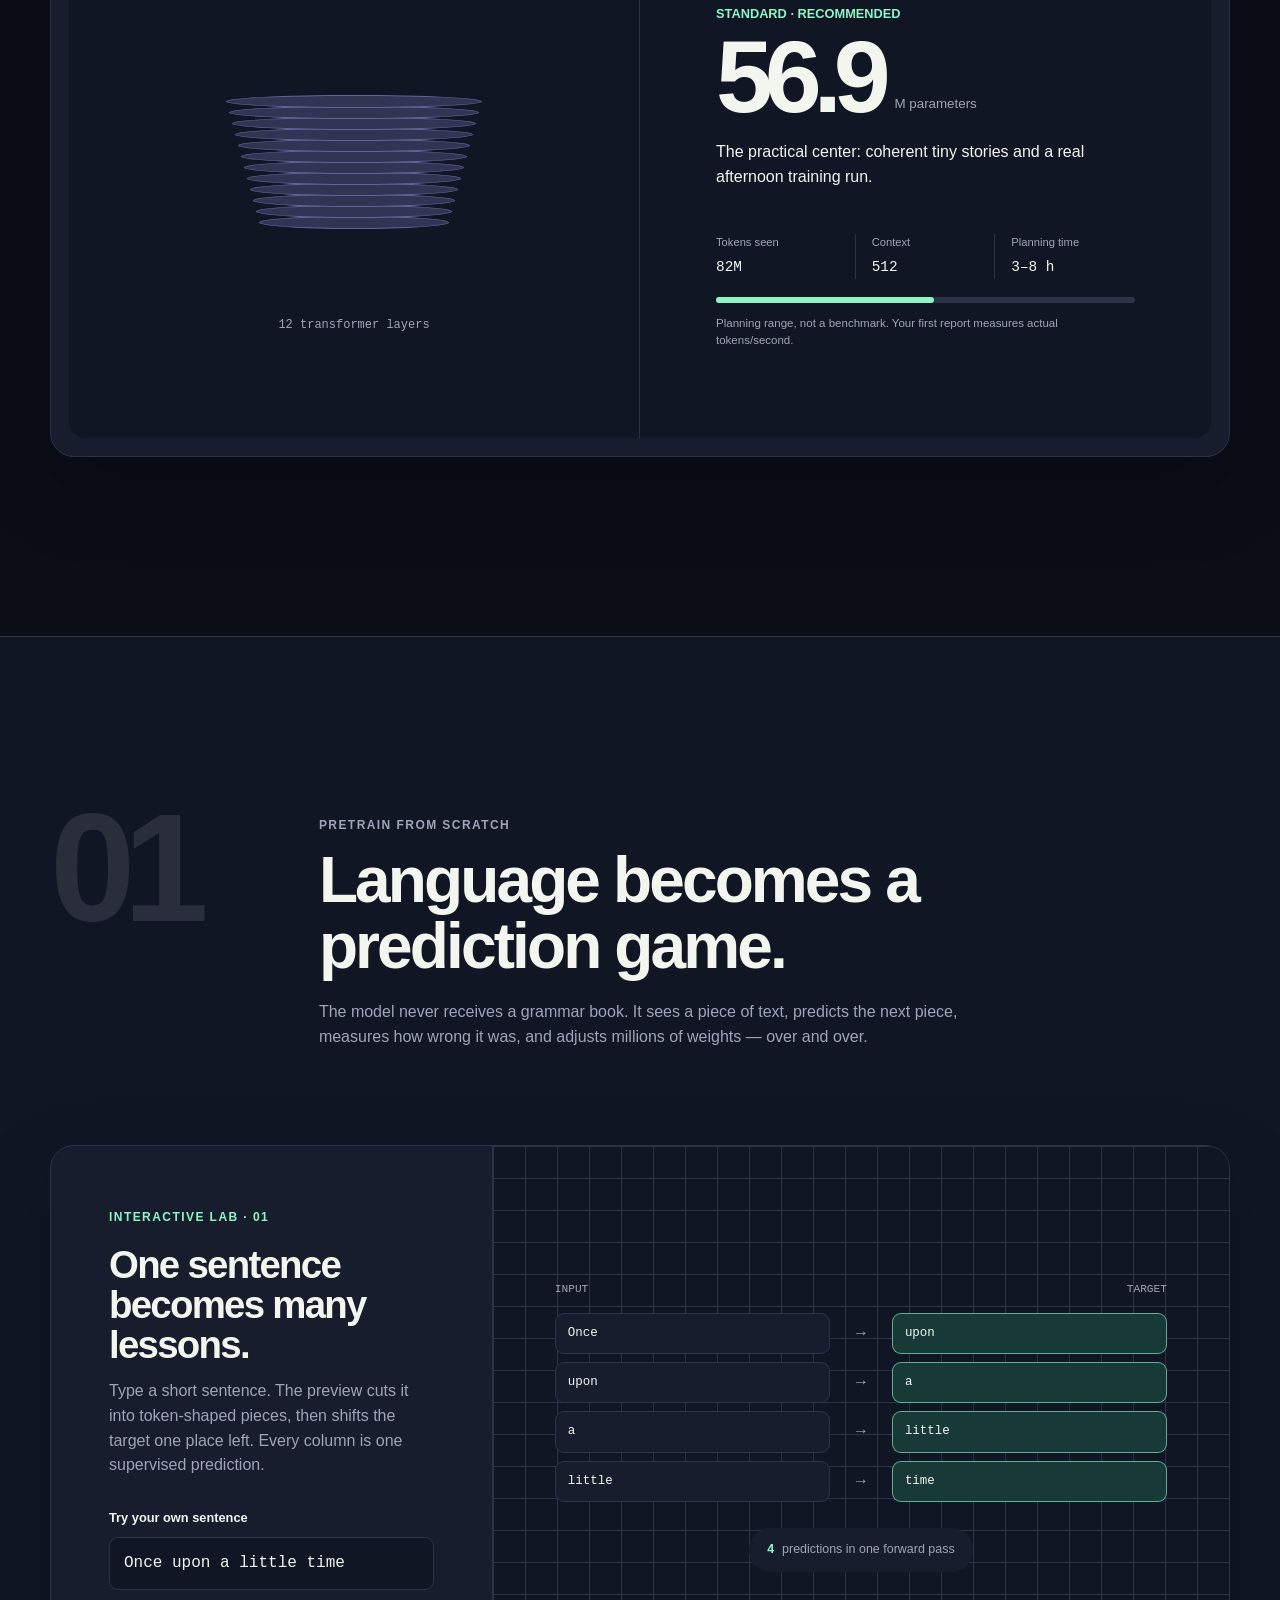
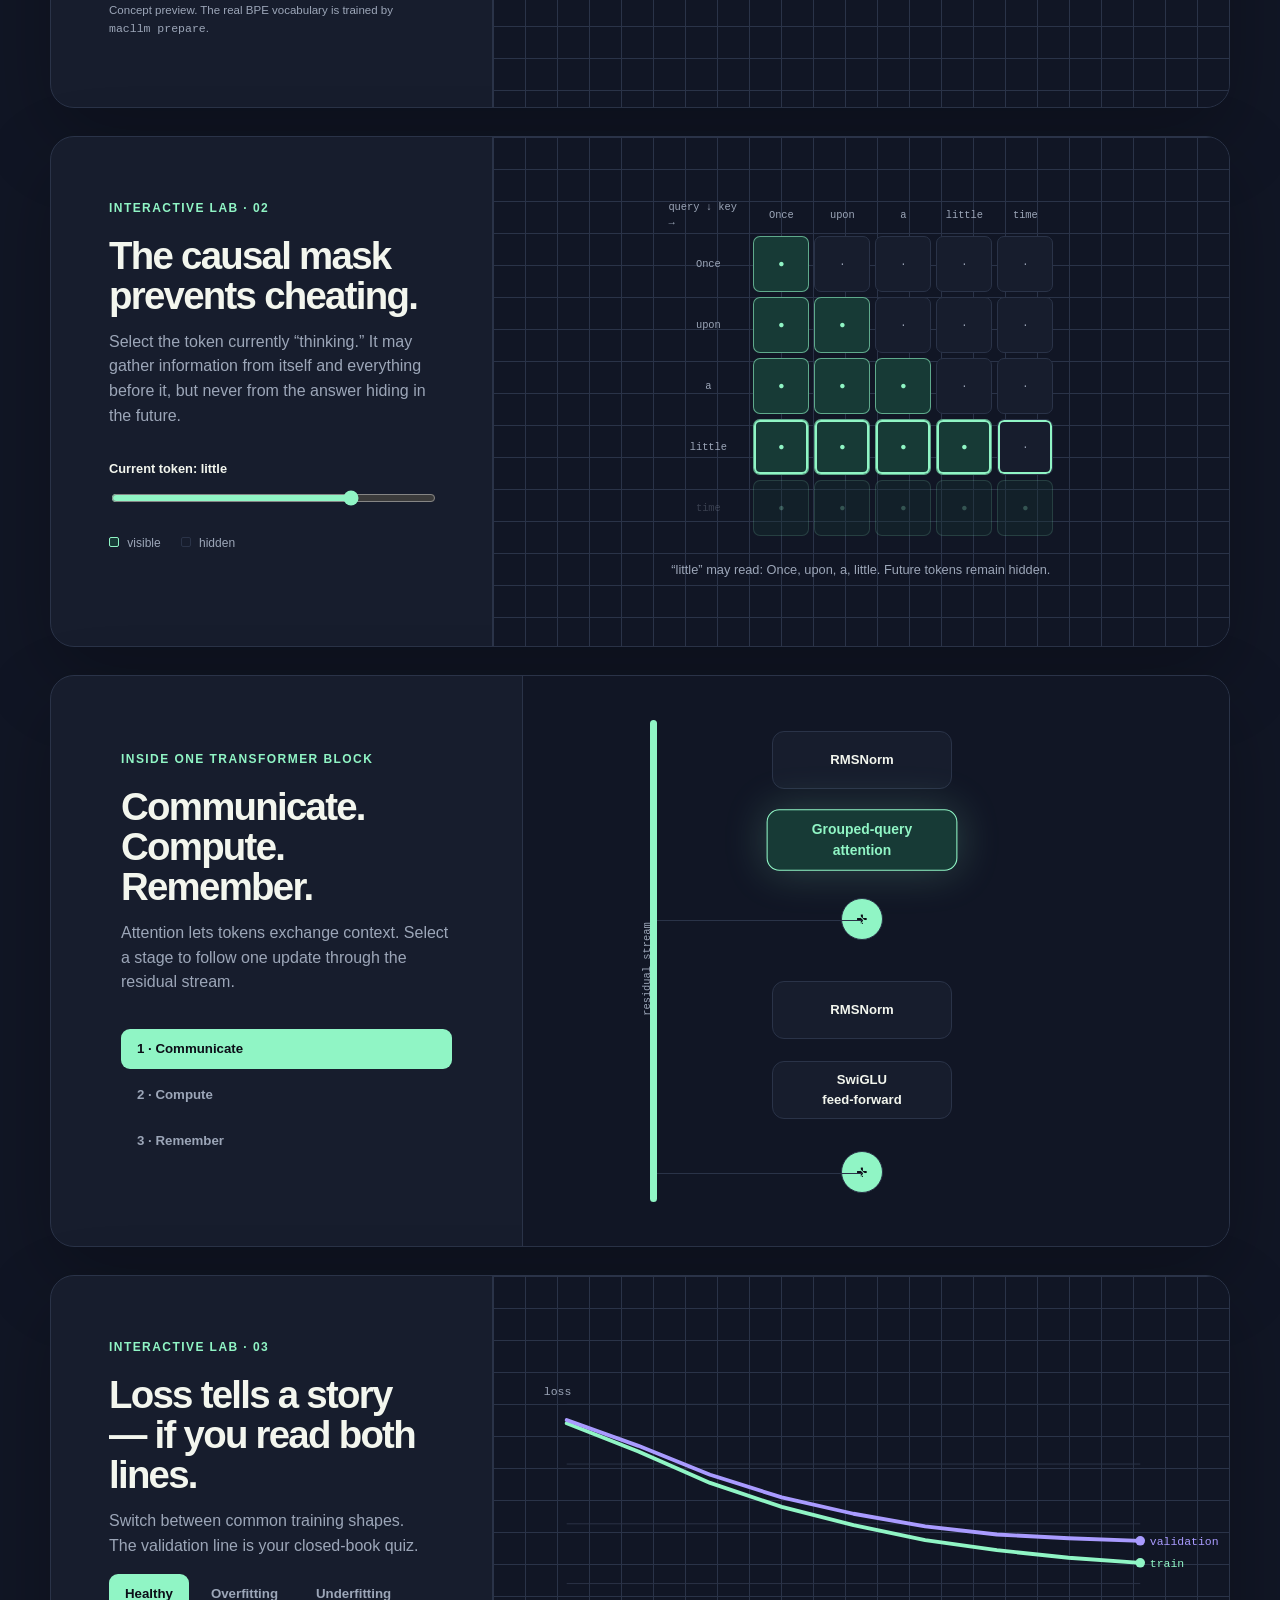
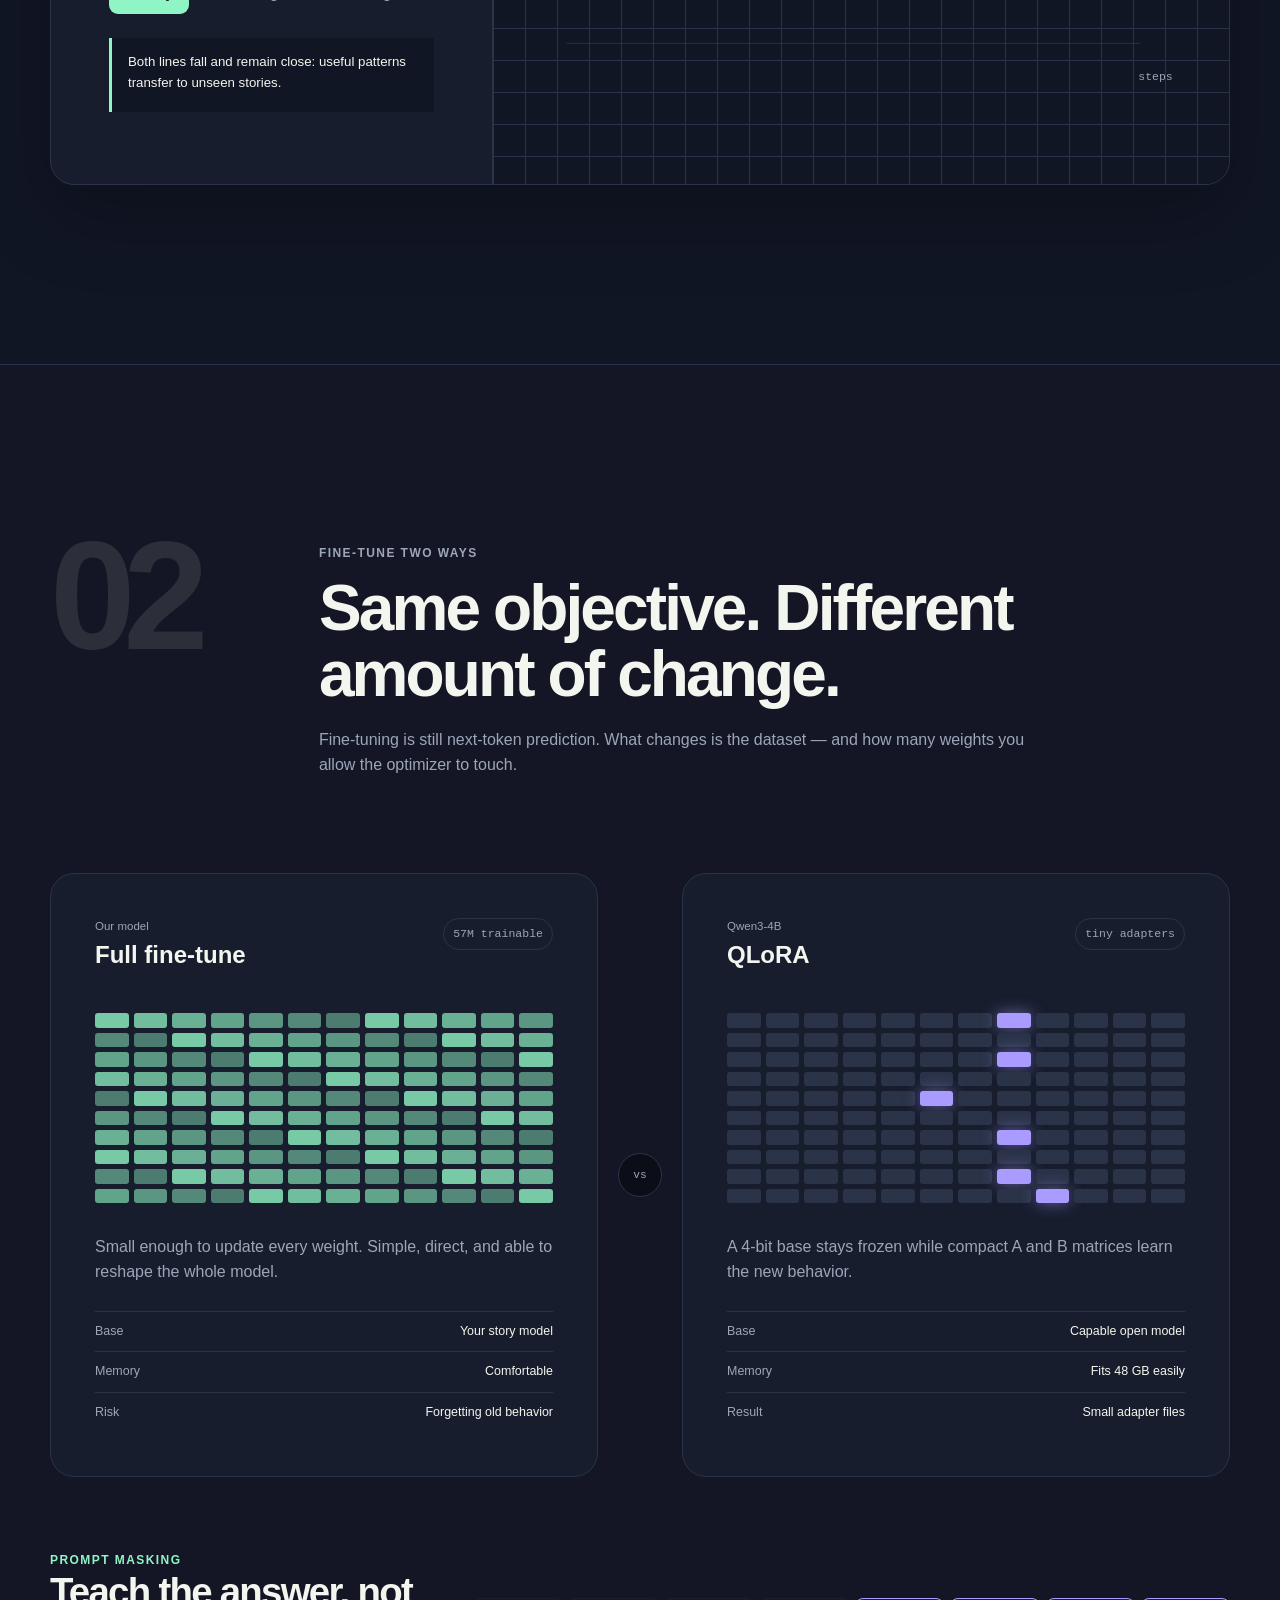
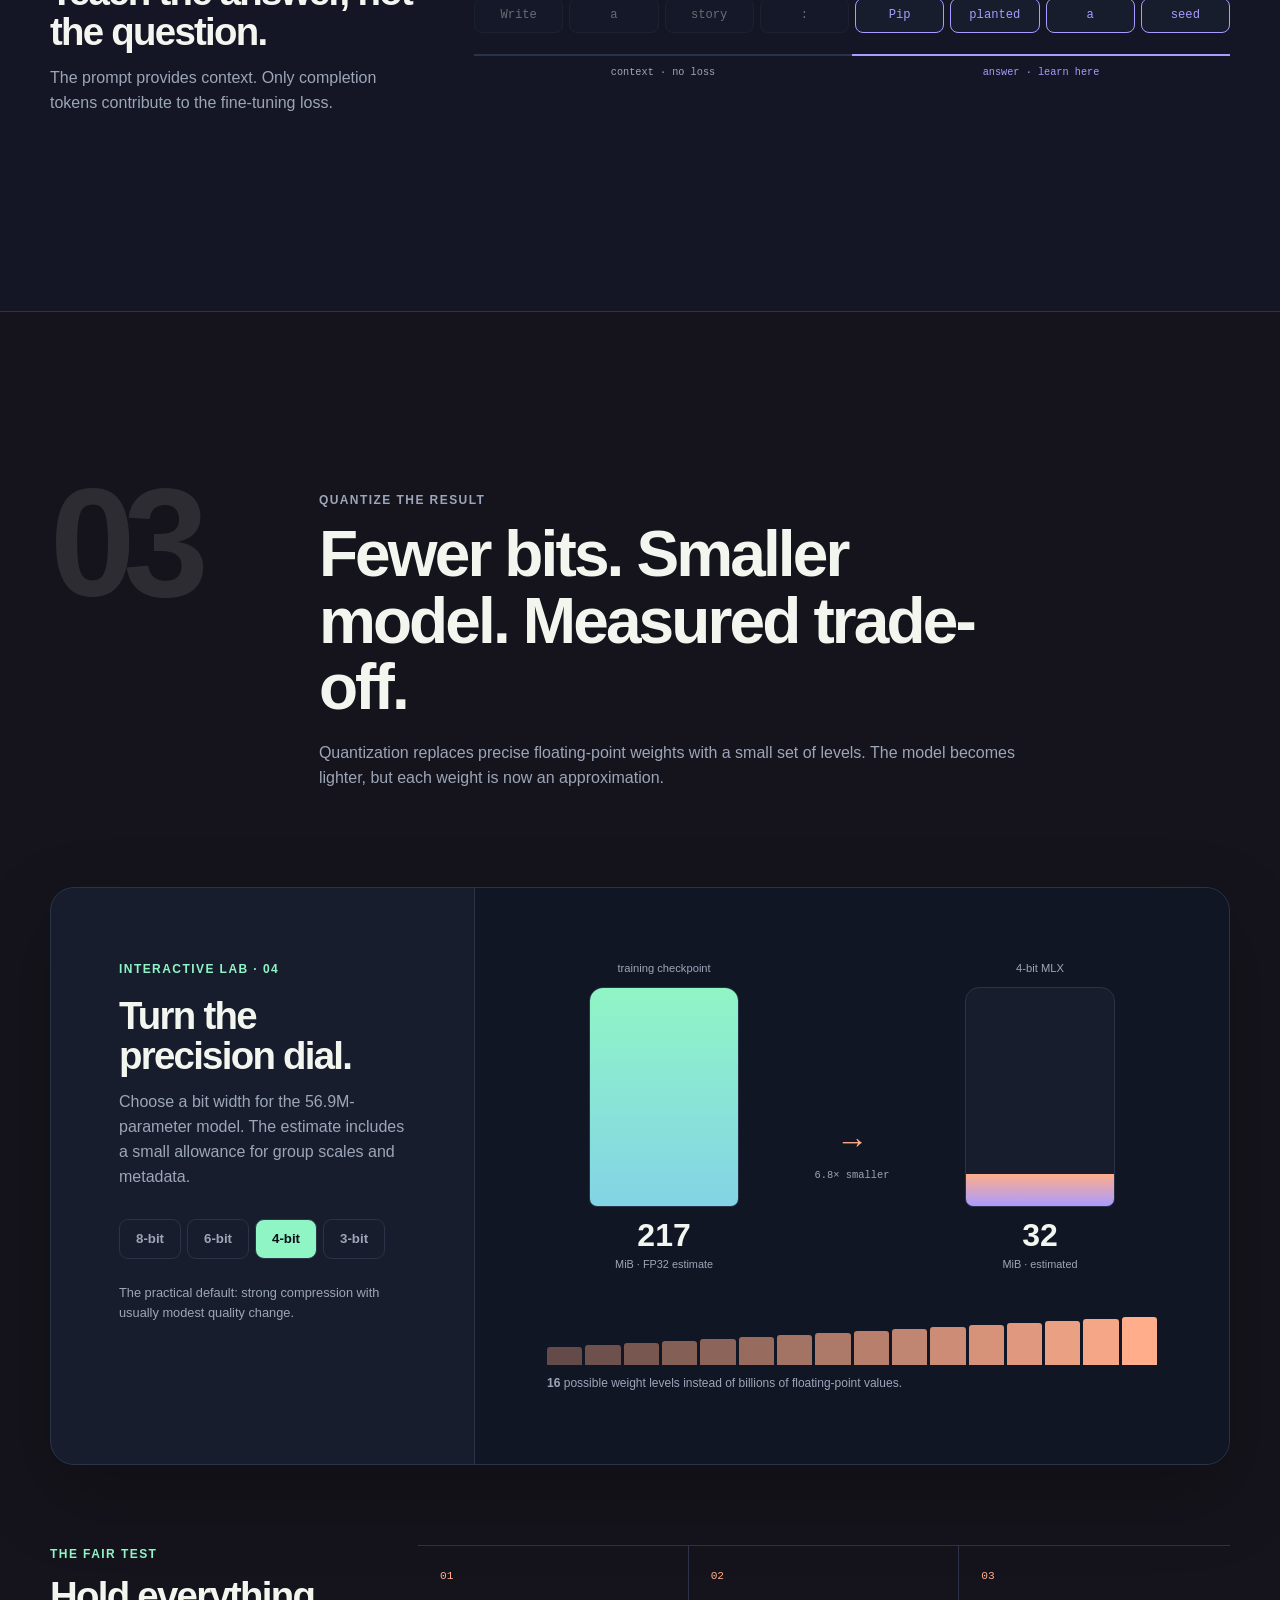
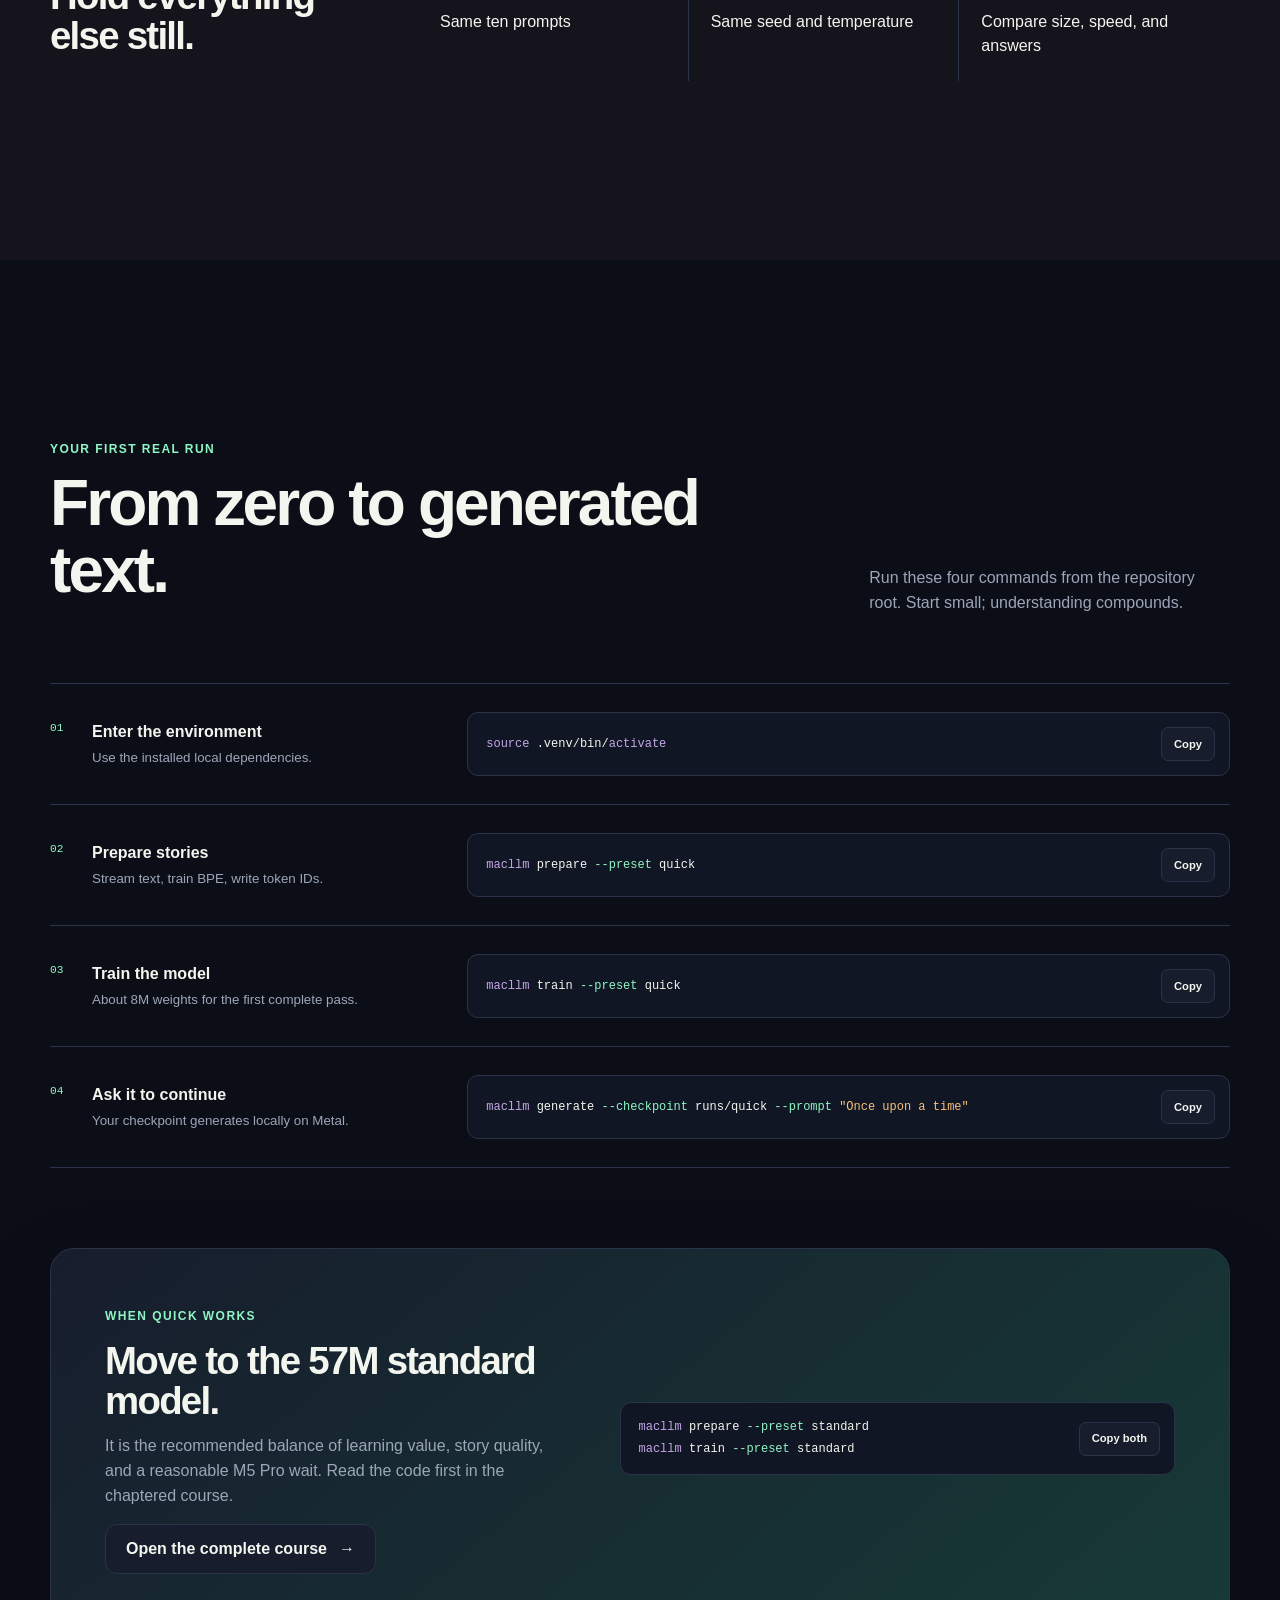
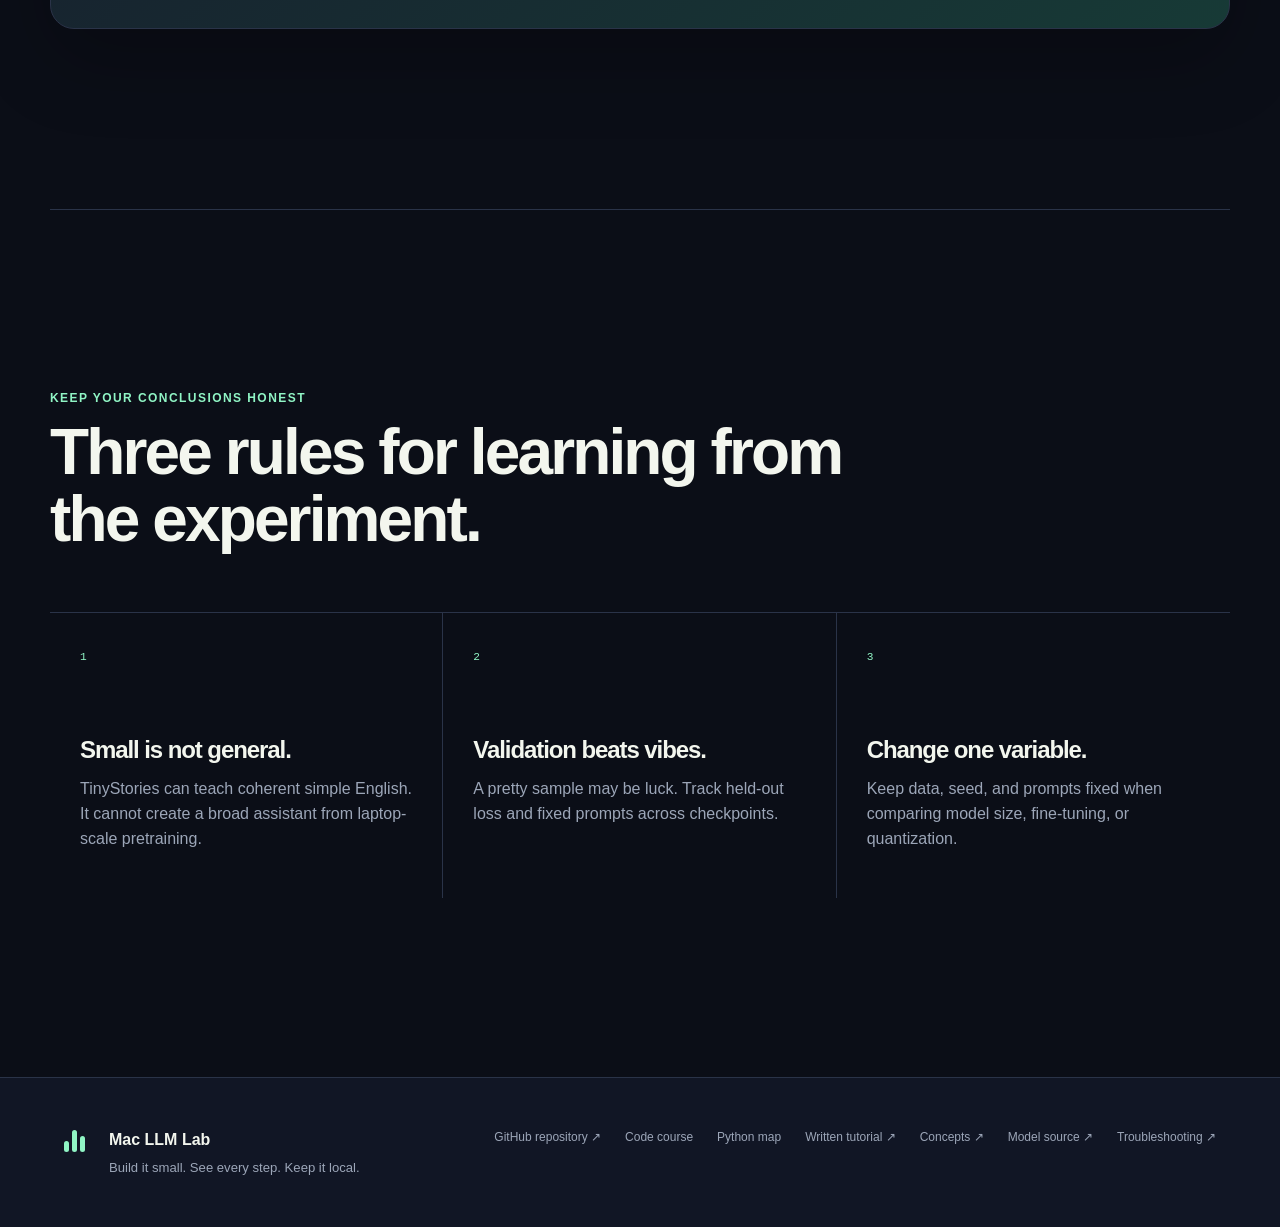
==== commit 5e96c398: "Improve beginner tutorial and Pages experience" ====
--- a/site/index.html
+++ b/site/index.html
@@ -9,7 +9,9 @@
     />
     <meta name="theme-color" content="#0b0e17" />
     <title>Mac LLM Lab — learn by building</title>
+    <link rel="icon" href="favicon.svg" type="image/svg+xml" />
     <link rel="stylesheet" href="styles.css" />
+    <script src="highlight.js" defer></script>
     <script src="app.js" defer></script>
   </head>
   <body>
@@ -21,10 +23,10 @@
         <span>Mac LLM Lab</span>
       </a>
       <nav aria-label="Course navigation">
-        <a href="#vocabulary">Vocabulary</a>
-        <a href="chapters/01-data.html">Pretrain</a>
-        <a href="chapters/04-finetune.html">Fine-tune</a>
-        <a href="chapters/06-generate.html">Run it</a>
+        <a href="#vocabulary">Start</a>
+        <a href="#path">Course</a>
+        <a href="#toolkit">Tools</a>
+        <a href="#run-it">Run it</a>
       </nav>
       <div class="header-actions">
         <a class="github-link" href="https://github.com/alex-alecu/llm-tutorial" target="_blank" rel="noreferrer" aria-label="View project on GitHub">
@@ -45,12 +47,12 @@
           <div class="hero-copy">
             <h1>Don’t just <em>use</em> an LLM.<br />Watch one learn.</h1>
             <p class="hero-lede">
-              Build a modern 57M-parameter language model from random weights, teach it a new
-              behavior, then compress it to 4-bit — entirely on one Mac.
+              Start with no AI background. Build a small language model, watch it learn, then run
+              it on one Mac.
             </p>
             <div class="hero-actions">
-              <a class="button button-primary" href="#vocabulary">Learn the language first</a>
-              <a class="button button-quiet" href="#map">See the learning map <span>↓</span></a>
+              <a class="button button-primary" href="#vocabulary">Start with one idea</a>
+              <a class="button button-quiet" href="#path">See every step <span>↓</span></a>
             </div>
           </div>
 
@@ -79,94 +81,94 @@
         </div>
 
         <div class="fact-strip" aria-label="Course facts">
-          <div><strong>3</strong><span>hands-on acts</span></div>
+          <div><strong>8</strong><span>chapters in order</span></div>
           <div><strong>100%</strong><span>local computation</span></div>
           <div><strong>MLX</strong><span>native Apple silicon</span></div>
           <div><strong>0 → 1</strong><span>random weights to stories</span></div>
         </div>
       </section>
 
-      <section class="vocabulary-section section-shell" id="vocabulary" aria-labelledby="vocabulary-title">
+      <section class="vocabulary-section section-shell reveal" id="vocabulary" aria-labelledby="vocabulary-title">
         <div class="section-heading split-heading">
           <div>
-            <p class="section-kicker">Before the terminal</p>
-            <h2 id="vocabulary-title">The small vocabulary behind every LLM.</h2>
+            <p class="section-kicker">First, one idea</p>
+            <h2 id="vocabulary-title">An LLM guesses what comes next.</h2>
           </div>
           <p>
-            You do not need machine-learning experience. Learn these objects once, then watch them
-            reappear in the data, model, training, fine-tuning, quantization, and generation code.
+            Give it text. It guesses the next piece. During training, each wrong guess changes
+            millions of stored numbers a little.
           </p>
         </div>
 
-        <dl class="vocabulary-grid">
-          <div class="vocabulary-card"><dt>Token</dt><dd>A reusable piece of text represented by an integer—not necessarily a complete word.</dd></div>
-          <div class="vocabulary-card"><dt>Vocabulary</dt><dd>The fixed table of token pieces the tokenizer can encode and decode.</dd></div>
-          <div class="vocabulary-card"><dt>Tensor</dt><dd>A multidimensional array holding token IDs, vectors, scores, weights, or gradients.</dd></div>
-          <div class="vocabulary-card"><dt>Parameter</dt><dd>One learned number inside the model. A 57M model has roughly 57 million of them.</dd></div>
-          <div class="vocabulary-card"><dt>Context</dt><dd>The tokens currently visible to a prediction; this course uses 256- or 512-token windows.</dd></div>
-          <div class="vocabulary-card"><dt>Logit</dt><dd>An unnormalized score for one possible next token. Larger means more preferred.</dd></div>
-          <div class="vocabulary-card"><dt>Loss</dt><dd>A single error score. Training tries to lower it; validation checks whether learning transfers.</dd></div>
-          <div class="vocabulary-card"><dt>Gradient</dt><dd>The direction each parameter should move to reduce the current loss.</dd></div>
-          <div class="vocabulary-card"><dt>Optimizer</dt><dd>The rule that converts gradients into careful weight updates; here it is AdamW.</dd></div>
-          <div class="vocabulary-card"><dt>Checkpoint</dt><dd>Saved weights, model configuration, and tokenizer: everything needed to run again.</dd></div>
-          <div class="vocabulary-card"><dt>Fine-tuning</dt><dd>Continuing next-token training on a small dataset shaped around a desired behavior.</dd></div>
-          <div class="vocabulary-card"><dt>Inference</dt><dd>Using frozen weights to predict or generate, without backpropagation or updates.</dd></div>
-        </dl>
+        <div class="learning-loop" aria-label="Text moving through a language model">
+          <div class="loop-node"><span>1</span><strong>Text</strong><small>“A tiny robot”</small></div>
+          <i class="flow-line" aria-hidden="true"><b></b></i>
+          <div class="loop-node"><span>2</span><strong>Pieces</strong><small>tokens: 41, 92, 8</small></div>
+          <i class="flow-line" aria-hidden="true"><b></b></i>
+          <div class="loop-node neuron-node"><span>3</span><strong>Model</strong><small>weights shape the guess</small><em aria-hidden="true"><i></i><i></i><i></i><i></i><i></i></em></div>
+          <i class="flow-line" aria-hidden="true"><b></b></i>
+          <div class="loop-node"><span>4</span><strong>Next piece</strong><small>“learned”</small></div>
+        </div>
+
+        <div class="plain-terms">
+          <article><strong>Token</strong><p>A small piece of text stored as a number.</p></article>
+          <article><strong>Weight</strong><p>One learned number. Together, weights store patterns.</p></article>
+          <article><strong>Training</strong><p>Make a guess, score it, then adjust the weights.</p></article>
+        </div>
+
+        <details class="glossary">
+          <summary>Meet the technical words when you are ready</summary>
+          <dl class="vocabulary-grid">
+            <div class="vocabulary-card"><dt>Tensor</dt><dd>A grid of numbers used by the model.</dd></div>
+            <div class="vocabulary-card"><dt>Parameter</dt><dd>The technical name for a learned weight.</dd></div>
+            <div class="vocabulary-card"><dt>Logit</dt><dd>A score for one possible next token.</dd></div>
+            <div class="vocabulary-card"><dt>Loss</dt><dd>One number that says how wrong a prediction was.</dd></div>
+            <div class="vocabulary-card"><dt>Gradient</dt><dd>A hint for how each weight should change.</dd></div>
+            <div class="vocabulary-card"><dt>Optimizer</dt><dd>The rule that applies those changes.</dd></div>
+            <div class="vocabulary-card"><dt>Checkpoint</dt><dd>A saved model you can run later.</dd></div>
+            <div class="vocabulary-card"><dt>Inference</dt><dd>Using the model without changing its weights.</dd></div>
+          </dl>
+        </details>
 
         <div class="course-start">
-          <p><strong>The loop to remember:</strong> tokens go in → logits come out → loss measures error → gradients point downhill → the optimizer changes weights.</p>
-          <a class="button button-primary" href="chapters/00-start.html">Start chapter 00 <span>→</span></a>
-        </div>
-      </section>
-
-      <section class="map section-shell" id="map">
+          <p><strong>That is enough to begin.</strong> Each chapter introduces new terms only when you need them.</p>
+          <a class="button button-primary" href="chapters/00-start.html">Set up the project <span>→</span></a>
+        </div>
+      </section>
+
+      <section class="path-section section-shell reveal" id="path">
         <div class="section-heading narrow-heading">
-          <p class="section-kicker">The learning map</p>
-          <h2>Three acts. One model you understand.</h2>
-          <p>
-            Each act produces a real artifact you can run, inspect, and compare. Follow the bright
-            line from raw text to a small local model.
-          </p>
-        </div>
-
-        <div class="course-map" aria-label="Three-part course roadmap">
-          <article class="map-act act-pretrain">
-            <div class="act-number">01</div>
-            <div class="act-art" aria-hidden="true">
-              <span class="raw-page">text</span>
-              <span class="map-arrow">→</span>
-              <span class="weight-cloud"><i></i><i></i><i></i><i></i><i></i><i></i></span>
-            </div>
-            <p class="act-tag">Build intelligence</p>
-            <h3>Pretrain</h3>
-            <p>Stream stories, train a tokenizer, and turn random numbers into next-token skill.</p>
-            <a href="chapters/01-data.html">Open pretraining chapters <span>↘</span></a>
-          </article>
-
-          <article class="map-act act-finetune">
-            <div class="act-number">02</div>
-            <div class="act-art adapter-art" aria-hidden="true">
-              <span class="frozen-block">W</span>
-              <span class="plus-sign">+</span>
-              <span class="adapter-block">A·B</span>
-            </div>
-            <p class="act-tag">Shape behavior</p>
-            <h3>Fine-tune</h3>
-            <p>Update every weight in your small model, then teach Qwen3-4B with tiny adapters.</p>
-            <a href="chapters/04-finetune.html">Open fine-tuning chapter <span>↘</span></a>
-          </article>
-
-          <article class="map-act act-quantize">
-            <div class="act-number">03</div>
-            <div class="act-art bit-art" aria-hidden="true">
-              <span>32</span><i></i><i></i><i></i><span>4</span>
-            </div>
-            <p class="act-tag">Shrink the weights</p>
-            <h3>Quantize</h3>
-            <p>Trade a little numerical precision for a much smaller, easier-to-run checkpoint.</p>
-            <a href="chapters/05-quantize.html">Open quantization chapter <span>↘</span></a>
-          </article>
-        </div>
+          <p class="section-kicker">The course, in order</p>
+          <h2>One step prepares the next.</h2>
+          <p>Follow the numbers. Every chapter ends with something that the next chapter uses.</p>
+        </div>
+        <ol class="chapter-path">
+          <li><a href="chapters/00-start.html"><span>00</span><strong>Set up</strong><small>Install and check the Mac.</small></a></li>
+          <li><a href="chapters/01-data.html"><span>01</span><strong>Prepare text</strong><small>Turn stories into token IDs.</small></a></li>
+          <li><a href="chapters/02-model.html"><span>02</span><strong>Build the model</strong><small>Connect attention and math layers.</small></a></li>
+          <li><a href="chapters/03-training.html"><span>03</span><strong>Train</strong><small>Improve guesses and save weights.</small></a></li>
+          <li><a href="chapters/04-finetune.html"><span>04</span><strong>Fine-tune</strong><small>Teach a narrower behavior.</small></a></li>
+          <li><a href="chapters/05-quantize.html"><span>05</span><strong>Compress</strong><small>Store weights with fewer bits.</small></a></li>
+          <li><a href="chapters/06-generate.html"><span>06</span><strong>Generate</strong><small>Predict tokens in a loop.</small></a></li>
+          <li><a href="chapters/07-code-map.html"><span>07</span><strong>Trace the code</strong><small>Connect commands to Python.</small></a></li>
+        </ol>
+      </section>
+
+      <section class="toolkit-section section-shell reveal" id="toolkit" aria-labelledby="toolkit-title">
+        <div class="section-heading split-heading">
+          <div><p class="section-kicker">What the project uses</p><h2 id="toolkit-title">A small toolkit. One job each.</h2></div>
+          <p><code>macllm</code> connects these libraries. You run one command; each library handles its part.</p>
+        </div>
+        <div class="toolkit-grid">
+          <article class="tool-card tool-local"><span>Our code</span><h3>macllm</h3><p>The local Python package and command. It prepares data, trains, saves, tunes, compresses, and generates.</p><a href="chapters/07-code-map.html">See every command →</a></article>
+          <article class="tool-card"><span>Compute</span><h3>MLX</h3><p>Apple’s array and neural-network library. It runs model math on Apple silicon.</p><a href="https://ml-explore.github.io/mlx/" target="_blank" rel="noreferrer">MLX docs ↗</a></article>
+          <article class="tool-card"><span>Ready models</span><h3>MLX-LM</h3><p>Tools for running, tuning, and converting larger language models with MLX.</p><a href="https://github.com/ml-explore/mlx-lm" target="_blank" rel="noreferrer">MLX-LM docs ↗</a></article>
+          <article class="tool-card"><span>Text pieces</span><h3>Tokenizers</h3><p>Builds the vocabulary and changes text into token IDs and back.</p><a href="https://huggingface.co/docs/tokenizers/" target="_blank" rel="noreferrer">Tokenizers docs ↗</a></article>
+          <article class="tool-card"><span>Data</span><h3>Datasets</h3><p>Streams TinyStories without first loading the full dataset into memory.</p><a href="https://huggingface.co/docs/datasets/" target="_blank" rel="noreferrer">Datasets docs ↗</a></article>
+          <article class="tool-card"><span>Downloads</span><h3>Hugging Face Hub</h3><p>Downloads public model and dataset files and keeps a local cache.</p><a href="https://huggingface.co/docs/huggingface_hub/" target="_blank" rel="noreferrer">Hub docs ↗</a></article>
+          <article class="tool-card"><span>Files</span><h3>NumPy</h3><p>Reads and writes long token-ID arrays efficiently.</p><a href="https://numpy.org/doc/stable/" target="_blank" rel="noreferrer">NumPy docs ↗</a></article>
+        </div>
+        <p class="tool-footnote"><strong>Developer tools:</strong> pytest checks behavior; Ruff checks Python style. Both install with <code>.[dev]</code>.</p>
       </section>
 
       <section class="preset-section section-shell" aria-labelledby="preset-title">
@@ -513,10 +515,10 @@
         <a href="https://github.com/alex-alecu/llm-tutorial" target="_blank" rel="noreferrer">GitHub repository ↗</a>
         <a href="chapters/00-start.html">Code course</a>
         <a href="chapters/07-code-map.html">Python map</a>
-        <a href="../README.md">Written tutorial</a>
-        <a href="../docs/concepts.md">Concepts</a>
-        <a href="../src/macllm/model.py">Model source</a>
-        <a href="../docs/troubleshooting.md">Troubleshooting</a>
+        <a href="https://github.com/alex-alecu/llm-tutorial#readme">Written tutorial ↗</a>
+        <a href="https://github.com/alex-alecu/llm-tutorial/blob/main/docs/concepts.md">Concepts ↗</a>
+        <a href="https://github.com/alex-alecu/llm-tutorial/blob/main/src/macllm/model.py">Model source ↗</a>
+        <a href="https://github.com/alex-alecu/llm-tutorial/blob/main/docs/troubleshooting.md">Troubleshooting ↗</a>
       </nav>
     </footer>
   </body>
--- a/site/styles.css
+++ b/site/styles.css
@@ -2158,6 +2158,265 @@
   margin: 0;
 }
 
+.path-section,
+.toolkit-section {
+  padding-block: clamp(90px, 12vw, 150px);
+}
+
+.learning-loop {
+  display: grid;
+  grid-template-columns: 1fr 70px 1fr 70px 1fr 70px 1fr;
+  align-items: center;
+  margin-top: 48px;
+  padding: clamp(20px, 4vw, 42px);
+  border: 1px solid var(--line);
+  border-radius: var(--radius);
+  background: var(--surface);
+  box-shadow: var(--shadow);
+}
+
+.loop-node {
+  position: relative;
+  display: flex;
+  flex-direction: column;
+  min-height: 130px;
+  padding: 20px;
+  border: 1px solid var(--line);
+  border-radius: 16px;
+  background: var(--bg-soft);
+}
+
+.loop-node > span {
+  margin-bottom: auto;
+  color: var(--mint);
+  font: 700 0.7rem/1 var(--mono);
+}
+
+.loop-node strong {
+  font-size: 1.05rem;
+}
+
+.loop-node small {
+  margin-top: 4px;
+  color: var(--muted);
+}
+
+.flow-line {
+  position: relative;
+  height: 1px;
+  background: var(--line);
+}
+
+.flow-line::after {
+  position: absolute;
+  top: -4px;
+  right: -1px;
+  width: 8px;
+  height: 8px;
+  transform: rotate(45deg);
+  border-top: 1px solid var(--mint);
+  border-right: 1px solid var(--mint);
+  content: "";
+}
+
+.flow-line b {
+  position: absolute;
+  top: -4px;
+  left: 0;
+  width: 9px;
+  height: 9px;
+  border-radius: 50%;
+  background: var(--mint);
+  box-shadow: 0 0 14px var(--mint);
+}
+
+.neuron-node em {
+  position: absolute;
+  top: 18px;
+  right: 18px;
+  display: grid;
+  grid-template-columns: repeat(3, 7px);
+  gap: 6px;
+}
+
+.neuron-node em i {
+  width: 7px;
+  height: 7px;
+  border-radius: 50%;
+  background: var(--violet);
+  box-shadow: 0 0 10px color-mix(in srgb, var(--violet), transparent 25%);
+}
+
+.neuron-node em i:nth-child(4) {
+  grid-column: 1 / 2;
+}
+
+.plain-terms {
+  display: grid;
+  grid-template-columns: repeat(3, 1fr);
+  gap: 14px;
+  margin-top: 18px;
+}
+
+.plain-terms article {
+  padding: 22px;
+  border: 1px solid var(--line);
+  border-radius: 16px;
+}
+
+.plain-terms strong {
+  color: var(--mint);
+  font-family: var(--mono);
+}
+
+.plain-terms p {
+  margin: 7px 0 0;
+  color: var(--muted);
+}
+
+.glossary {
+  margin-top: 18px;
+  padding: 0 22px 22px;
+  border: 1px solid var(--line);
+  border-radius: 16px;
+  background: var(--bg-soft);
+}
+
+.glossary summary {
+  padding: 18px 0;
+  color: var(--muted);
+  font-weight: 700;
+  cursor: pointer;
+}
+
+.glossary .vocabulary-grid {
+  margin-top: 0;
+}
+
+.chapter-path {
+  display: grid;
+  grid-template-columns: repeat(4, 1fr);
+  gap: 12px;
+  margin: 0;
+  padding: 0;
+  list-style: none;
+  counter-reset: chapter-path;
+}
+
+.chapter-path a {
+  position: relative;
+  display: flex;
+  flex-direction: column;
+  min-height: 178px;
+  padding: 22px;
+  overflow: hidden;
+  border: 1px solid var(--line);
+  border-radius: 18px;
+  background: var(--surface);
+  text-decoration: none;
+  transition: border-color 160ms ease, transform 160ms ease;
+}
+
+.chapter-path a::after {
+  position: absolute;
+  right: 17px;
+  bottom: 14px;
+  color: var(--mint);
+  content: "→";
+}
+
+.chapter-path a:hover {
+  transform: translateY(-3px);
+  border-color: var(--mint);
+}
+
+.chapter-path span {
+  margin-bottom: auto;
+  color: var(--mint);
+  font: 700 0.72rem/1 var(--mono);
+}
+
+.chapter-path strong {
+  font-size: 1.05rem;
+}
+
+.chapter-path small {
+  max-width: 180px;
+  margin-top: 5px;
+  color: var(--muted);
+}
+
+.toolkit-grid {
+  display: grid;
+  grid-template-columns: repeat(3, 1fr);
+  gap: 14px;
+}
+
+.tool-card {
+  min-height: 250px;
+  padding: 26px;
+  border: 1px solid var(--line);
+  border-radius: 20px;
+  background: var(--surface);
+}
+
+.tool-card.tool-local {
+  background: linear-gradient(145deg, var(--mint-soft), var(--surface));
+}
+
+.tool-card > span {
+  color: var(--mint);
+  font: 700 0.7rem/1 var(--mono);
+  text-transform: uppercase;
+}
+
+.tool-card h3 {
+  margin: 34px 0 10px;
+  font-size: 1.6rem;
+}
+
+.tool-card p {
+  color: var(--muted);
+  font-size: 0.9rem;
+}
+
+.tool-card a {
+  color: var(--mint);
+  font-size: 0.82rem;
+  font-weight: 700;
+}
+
+.tool-footnote {
+  margin: 20px 0 0;
+  color: var(--muted);
+  font-size: 0.88rem;
+}
+
+.syntax-comment {
+  color: #697386;
+  font-style: italic;
+}
+
+.syntax-string {
+  color: #f6c177;
+}
+
+.syntax-keyword,
+.syntax-decorator,
+.syntax-command {
+  color: #c4a7e7;
+}
+
+.syntax-number,
+.syntax-variable {
+  color: #9ccfd8;
+}
+
+.syntax-function,
+.syntax-option {
+  color: #90f5c5;
+}
+
 @media (max-width: 900px) {
   .chapter-layout {
     grid-template-columns: 1fr;
@@ -2178,6 +2437,33 @@
   }
 
   .vocabulary-grid {
+    grid-template-columns: repeat(2, 1fr);
+  }
+
+  .learning-loop {
+    grid-template-columns: 1fr;
+  }
+
+  .flow-line {
+    width: 1px;
+    height: 44px;
+    margin-inline: auto;
+  }
+
+  .flow-line::after {
+    top: auto;
+    right: -4px;
+    bottom: 0;
+    transform: rotate(135deg);
+  }
+
+  .flow-line b {
+    top: 0;
+    left: -4px;
+  }
+
+  .chapter-path,
+  .toolkit-grid {
     grid-template-columns: repeat(2, 1fr);
   }
 }
@@ -2206,6 +2492,12 @@
 
   .source-viewer code {
     font-size: 0.7rem;
+  }
+
+  .plain-terms,
+  .chapter-path,
+  .toolkit-grid {
+    grid-template-columns: 1fr;
   }
 }
 
@@ -2426,6 +2718,30 @@
 }
 
 @media (prefers-reduced-motion: no-preference) {
+  .reveal-ready {
+    transform: translateY(24px);
+    opacity: 0;
+    transition: opacity 600ms ease, transform 600ms ease;
+  }
+
+  .reveal-ready.is-visible {
+    transform: none;
+    opacity: 1;
+  }
+
+  .flow-line b {
+    animation: data-flow 1.5s ease-in-out infinite;
+  }
+
+  .neuron-node em i {
+    animation: neuron-fire 1.8s calc(var(--i, 0) * 120ms) ease-in-out infinite;
+  }
+
+  .neuron-node em i:nth-child(2) { --i: 1; }
+  .neuron-node em i:nth-child(3) { --i: 2; }
+  .neuron-node em i:nth-child(4) { --i: 3; }
+  .neuron-node em i:nth-child(5) { --i: 4; }
+
   .model-core {
     animation: breathe 5s ease-in-out infinite;
   }
@@ -2461,4 +2777,26 @@
       opacity: 0;
     }
   }
-}
+
+  @keyframes data-flow {
+    from { transform: translateX(0); opacity: 0; }
+    20% { opacity: 1; }
+    to { transform: translateX(61px); opacity: 0; }
+  }
+
+  @keyframes neuron-fire {
+    50% { transform: scale(1.65); background: var(--mint); }
+  }
+
+  @media (max-width: 900px) {
+    .flow-line b {
+      animation-name: data-flow-small;
+    }
+  }
+
+  @keyframes data-flow-small {
+    from { transform: translateY(0); opacity: 0; }
+    20% { opacity: 1; }
+    to { transform: translateY(35px); opacity: 0; }
+  }
+}
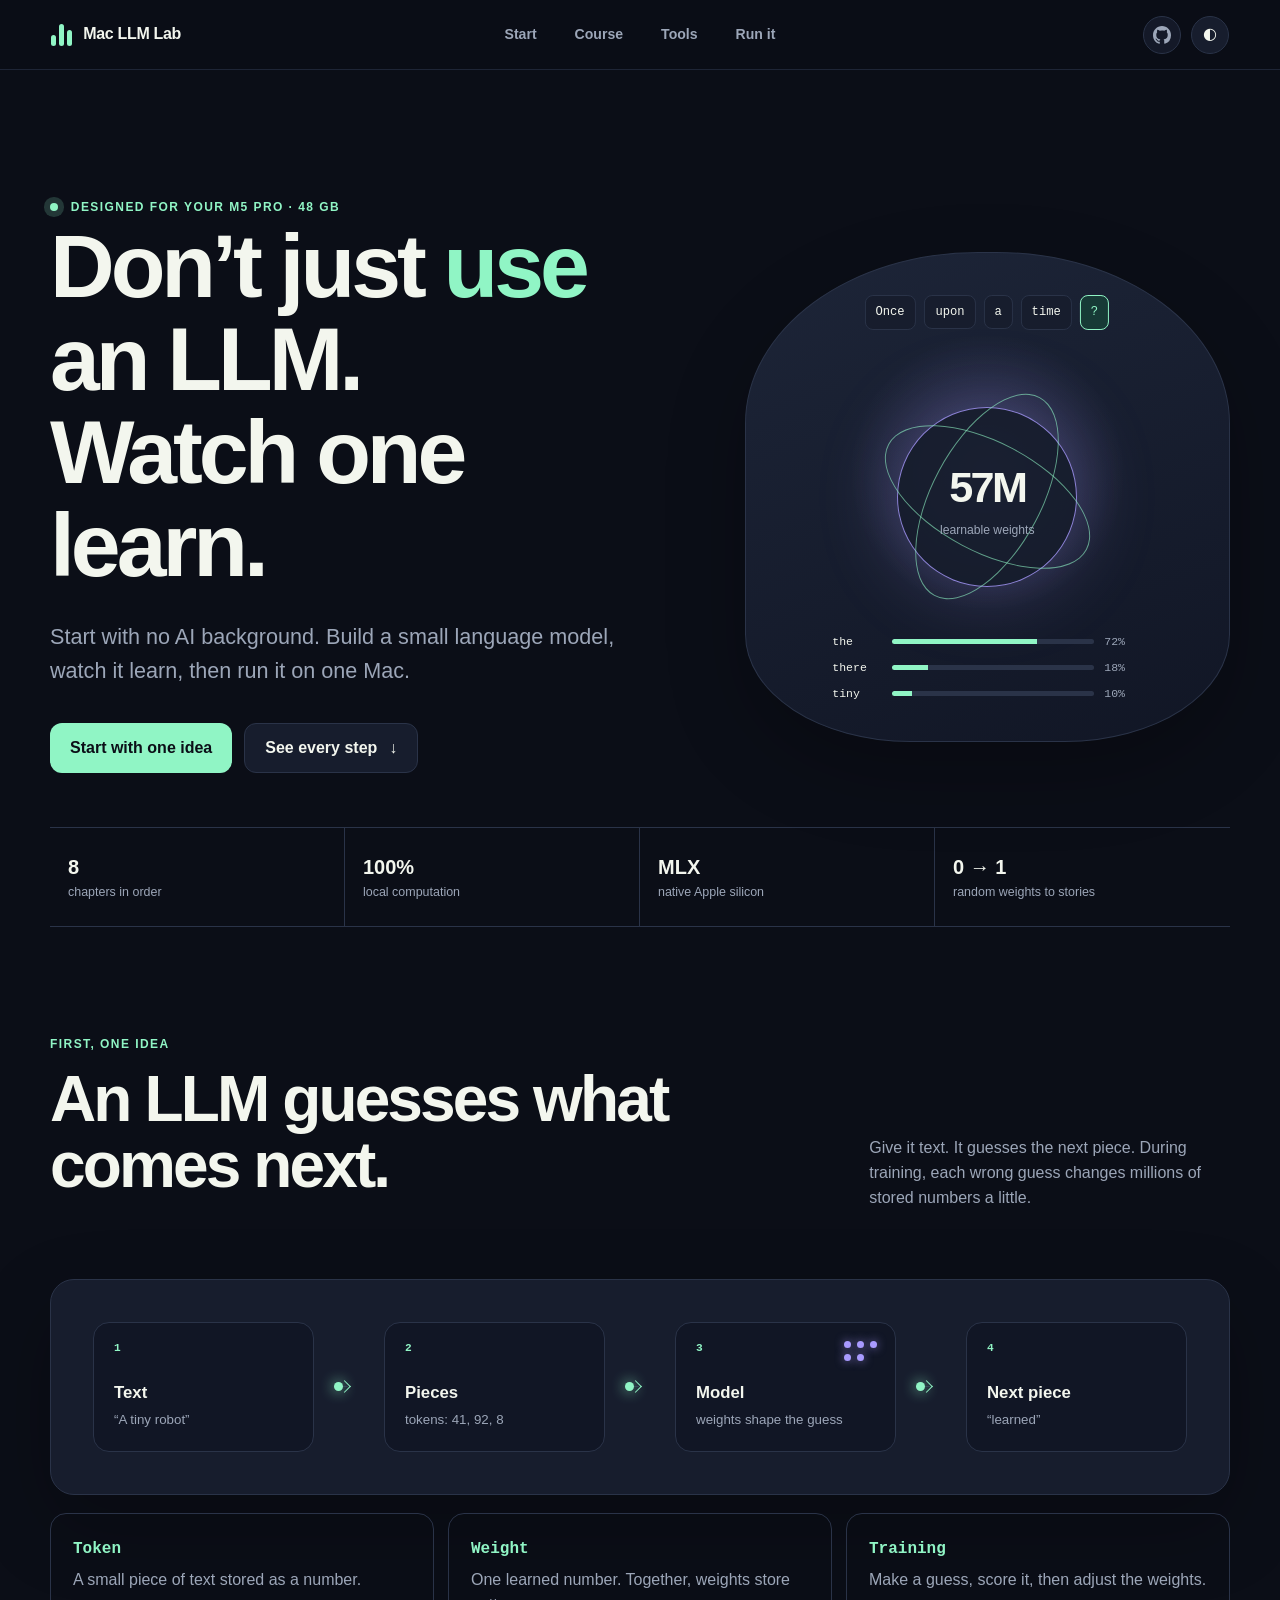
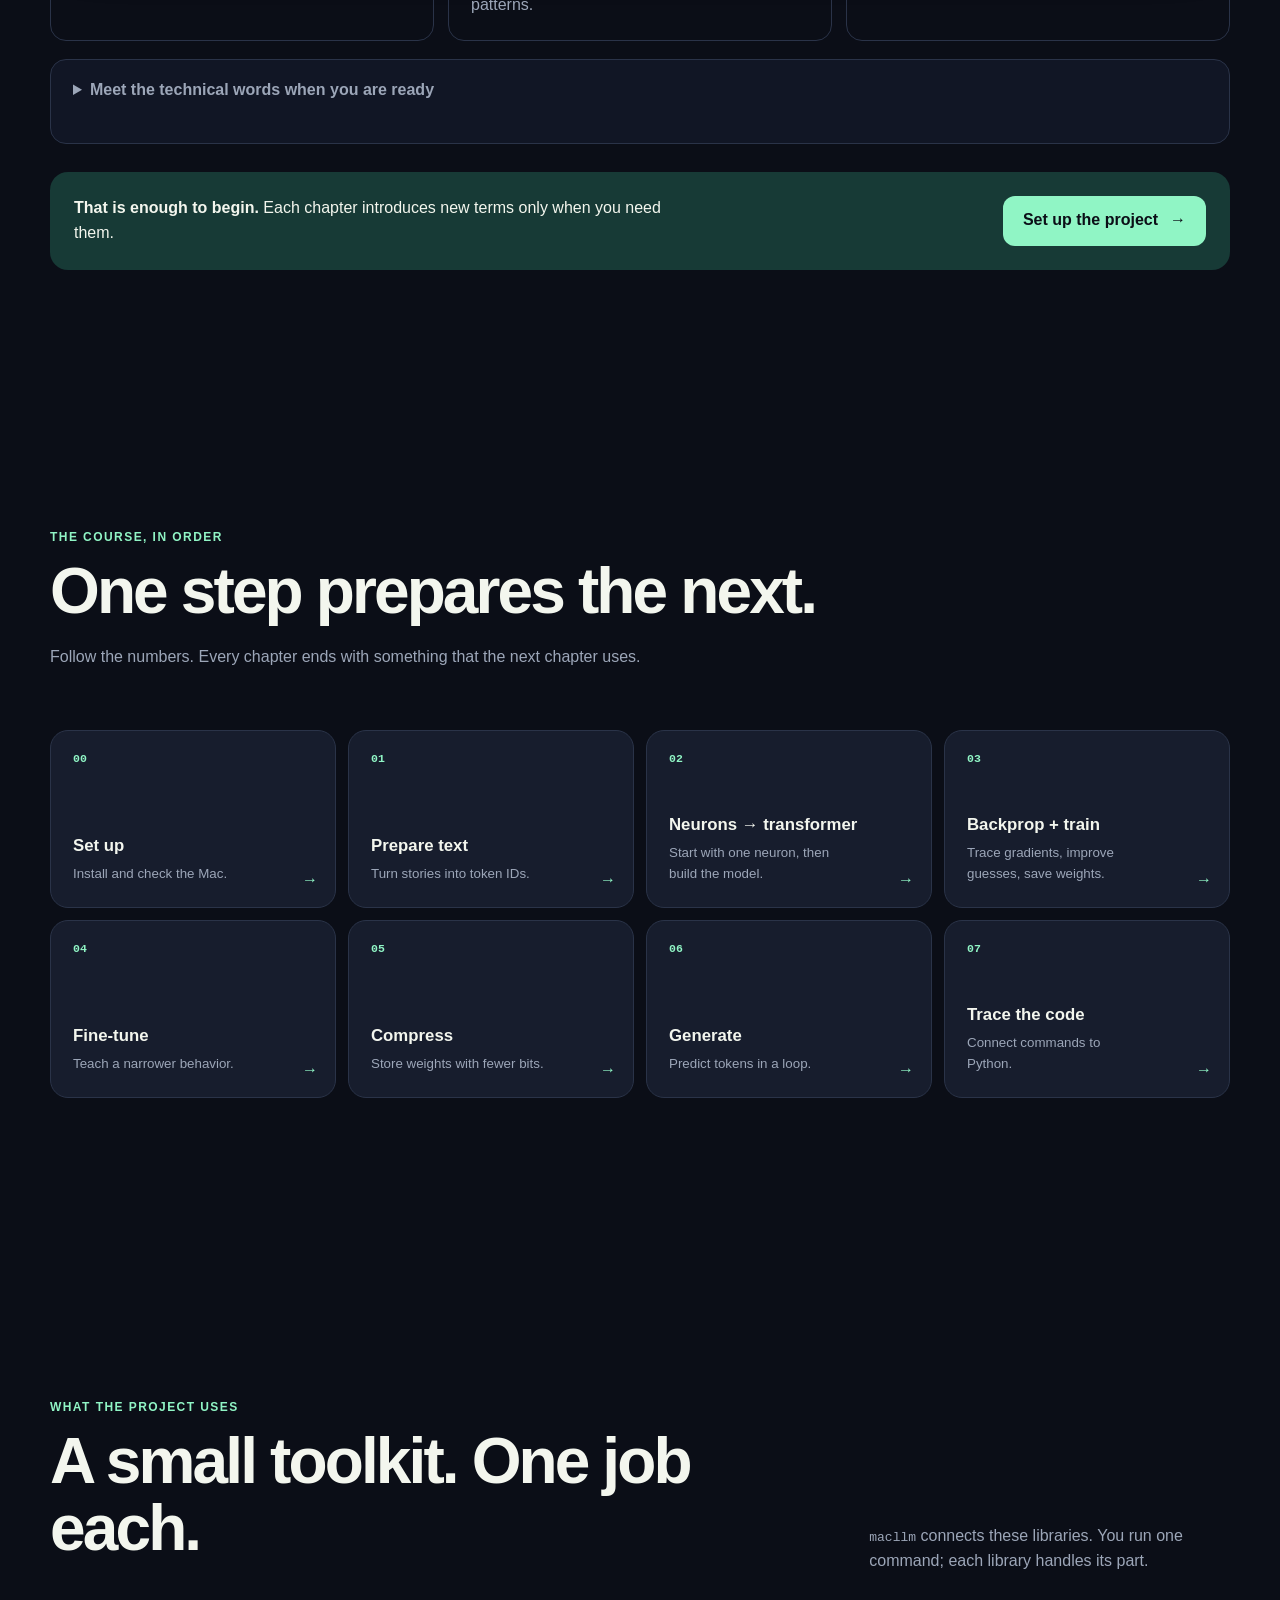
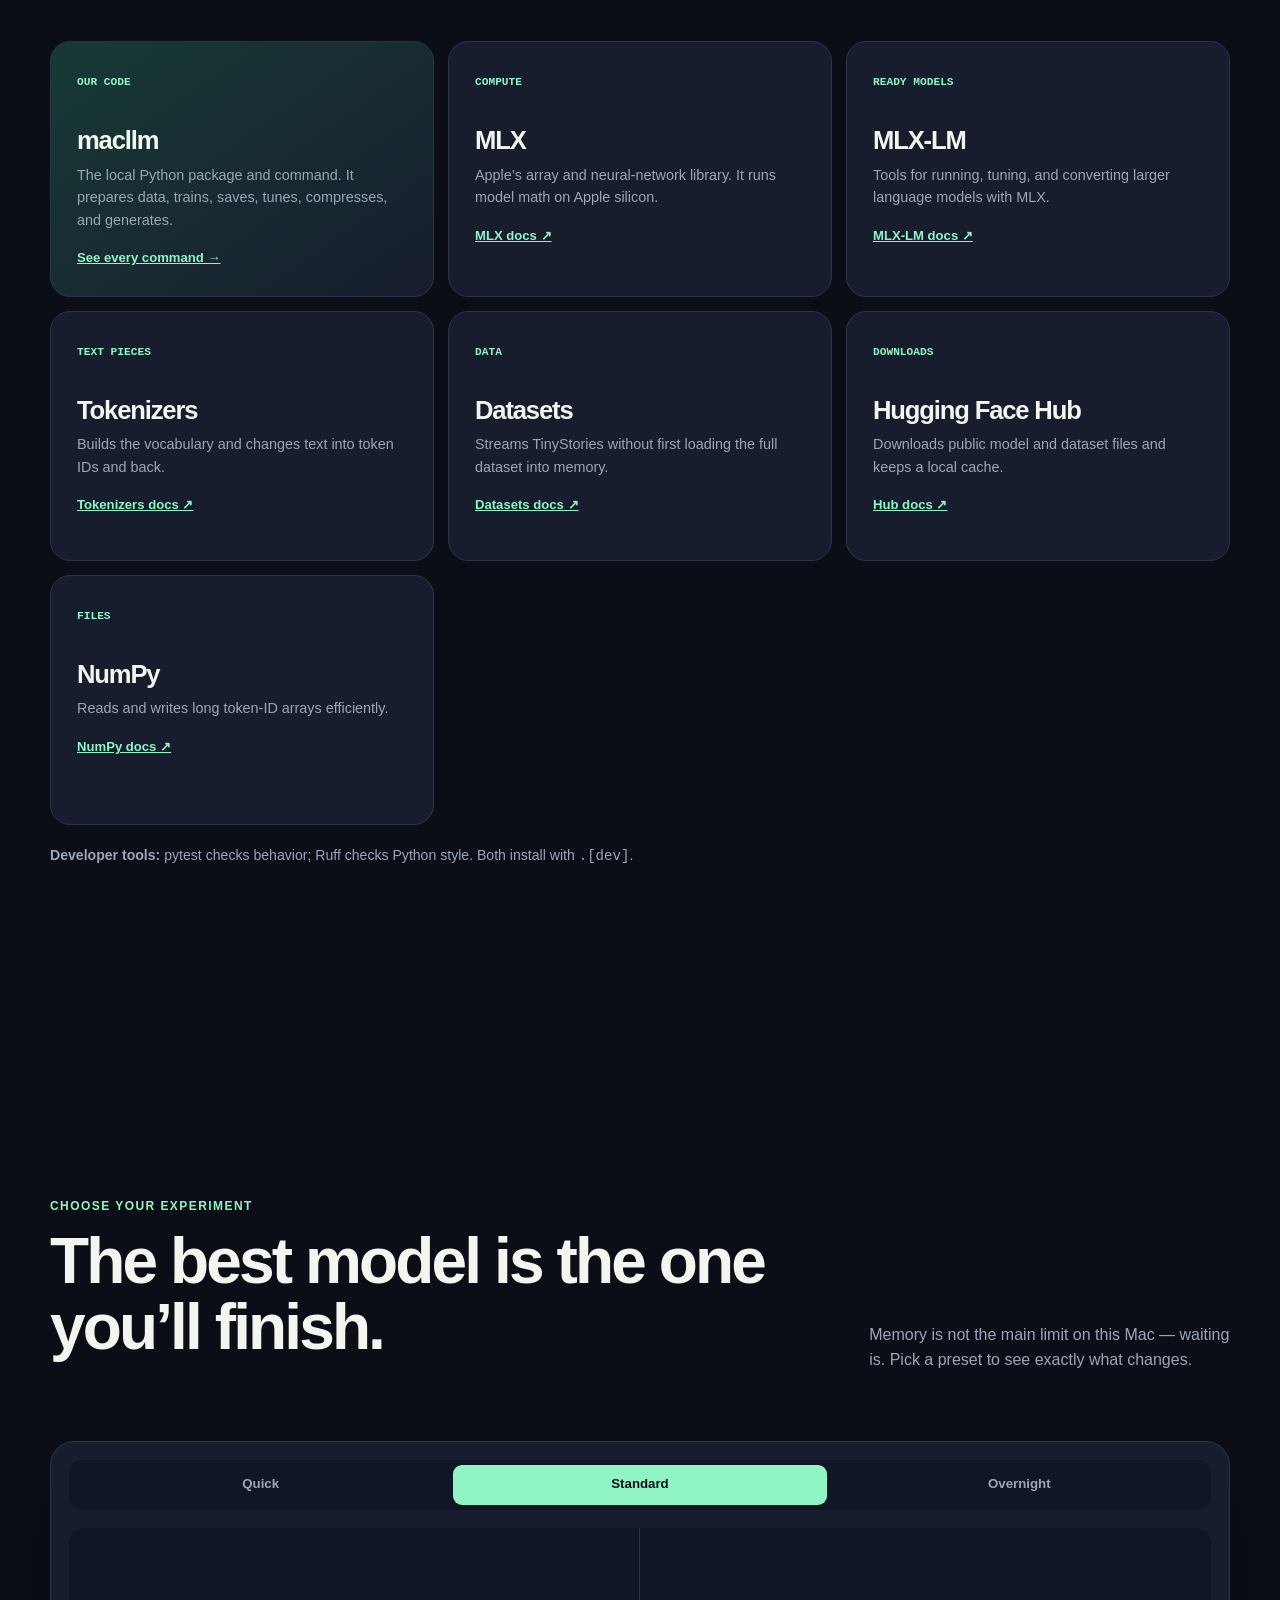
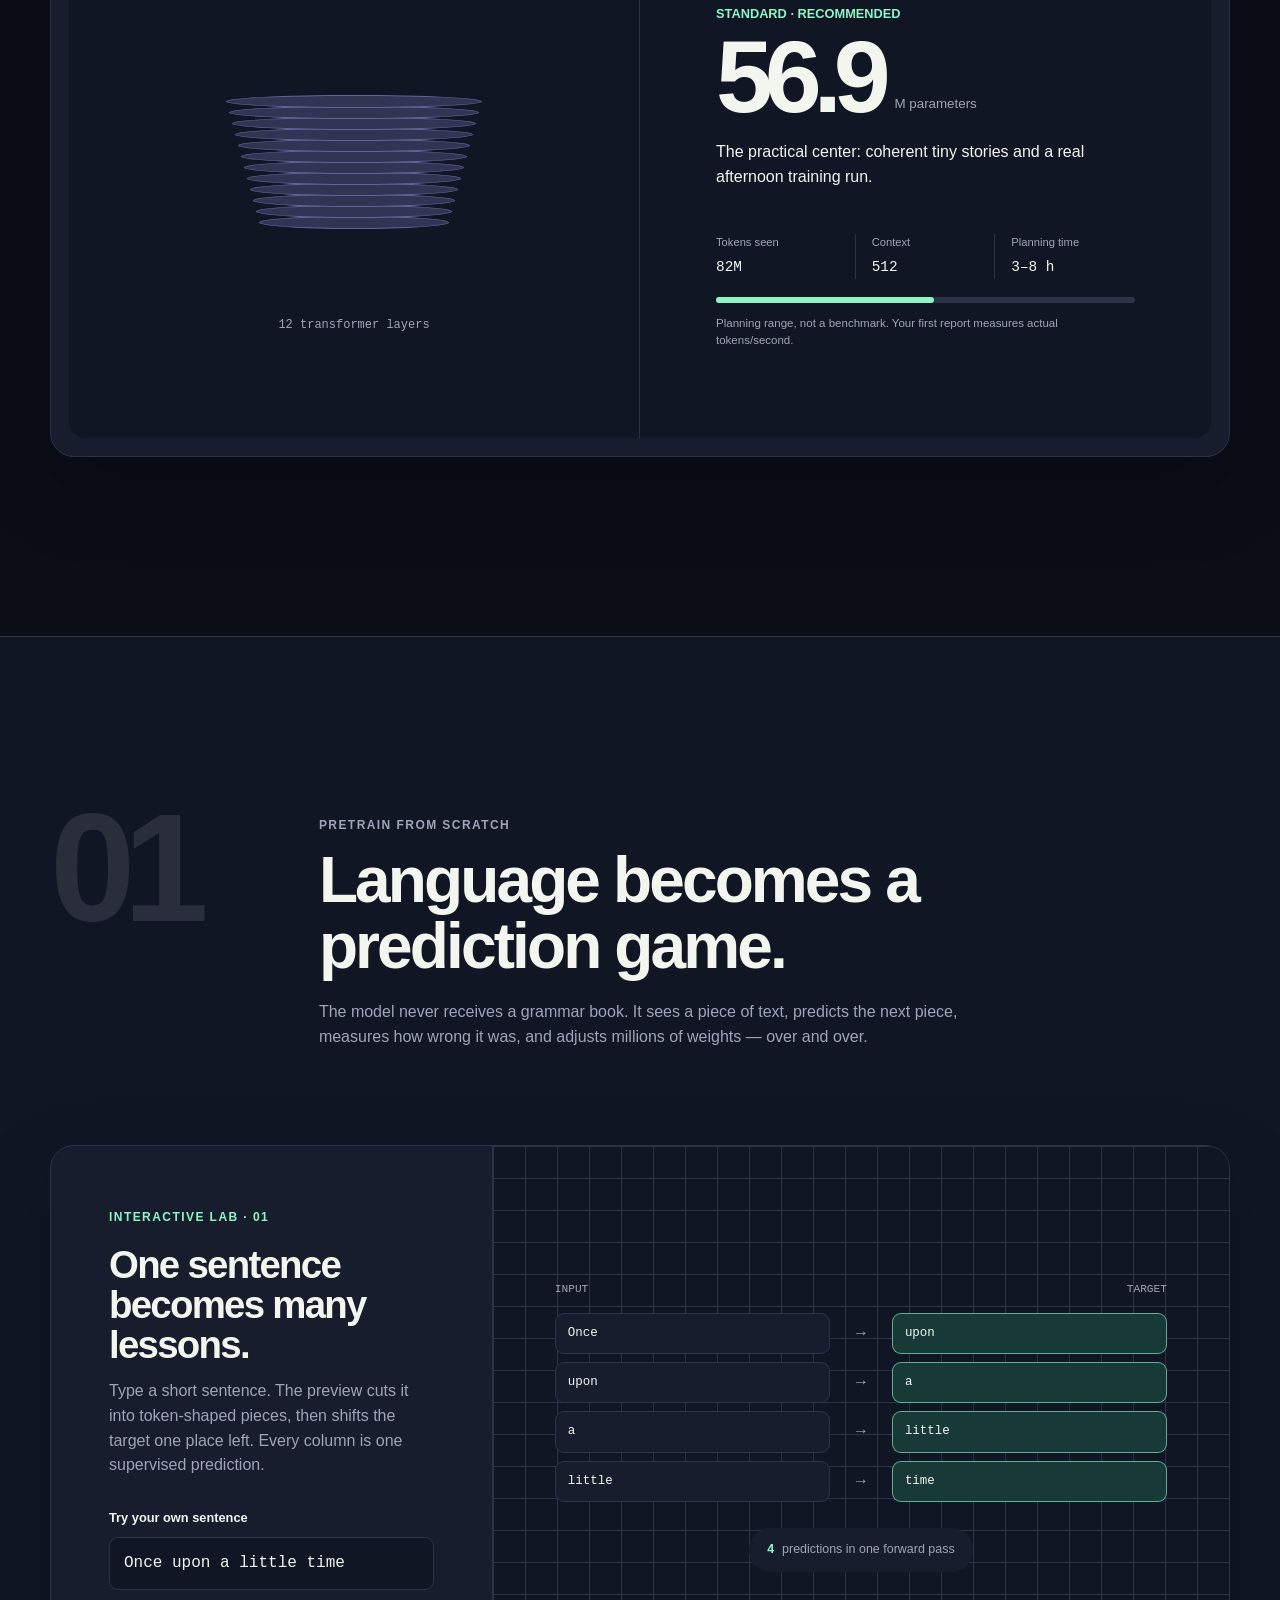
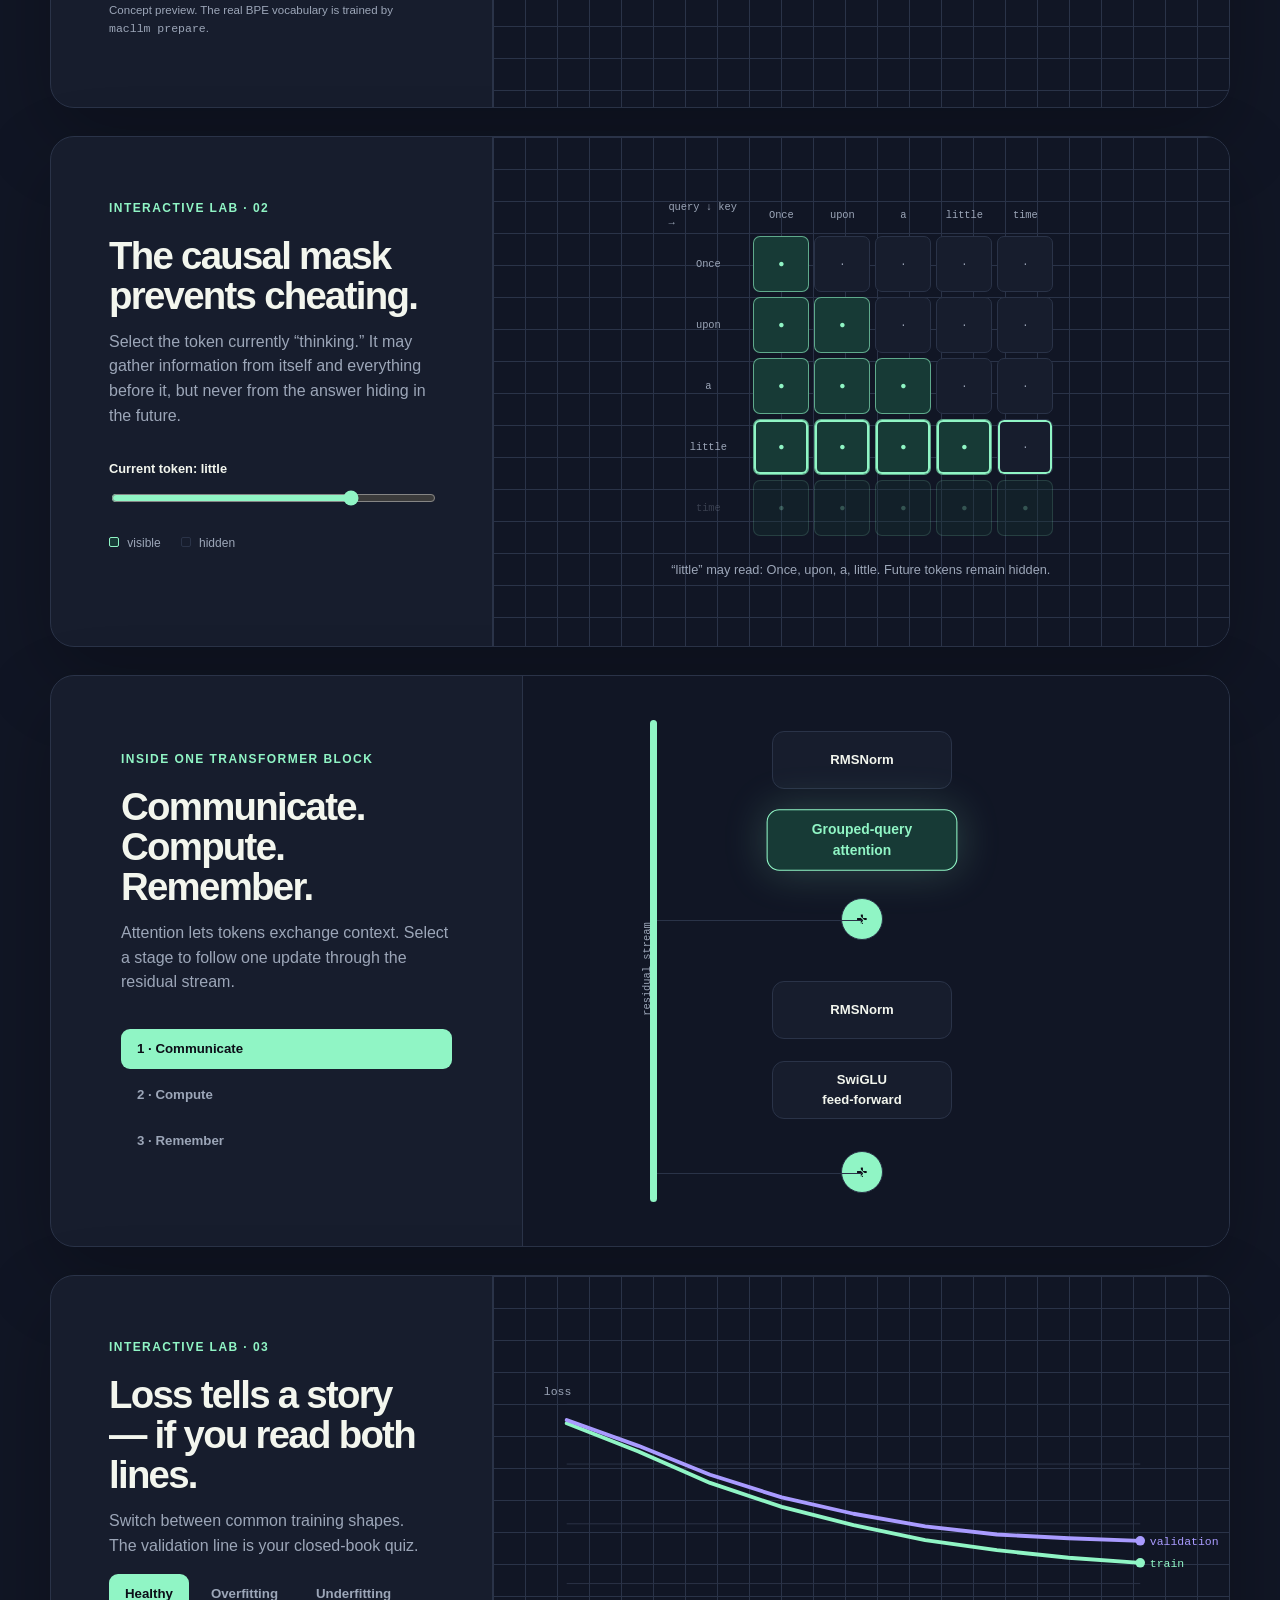
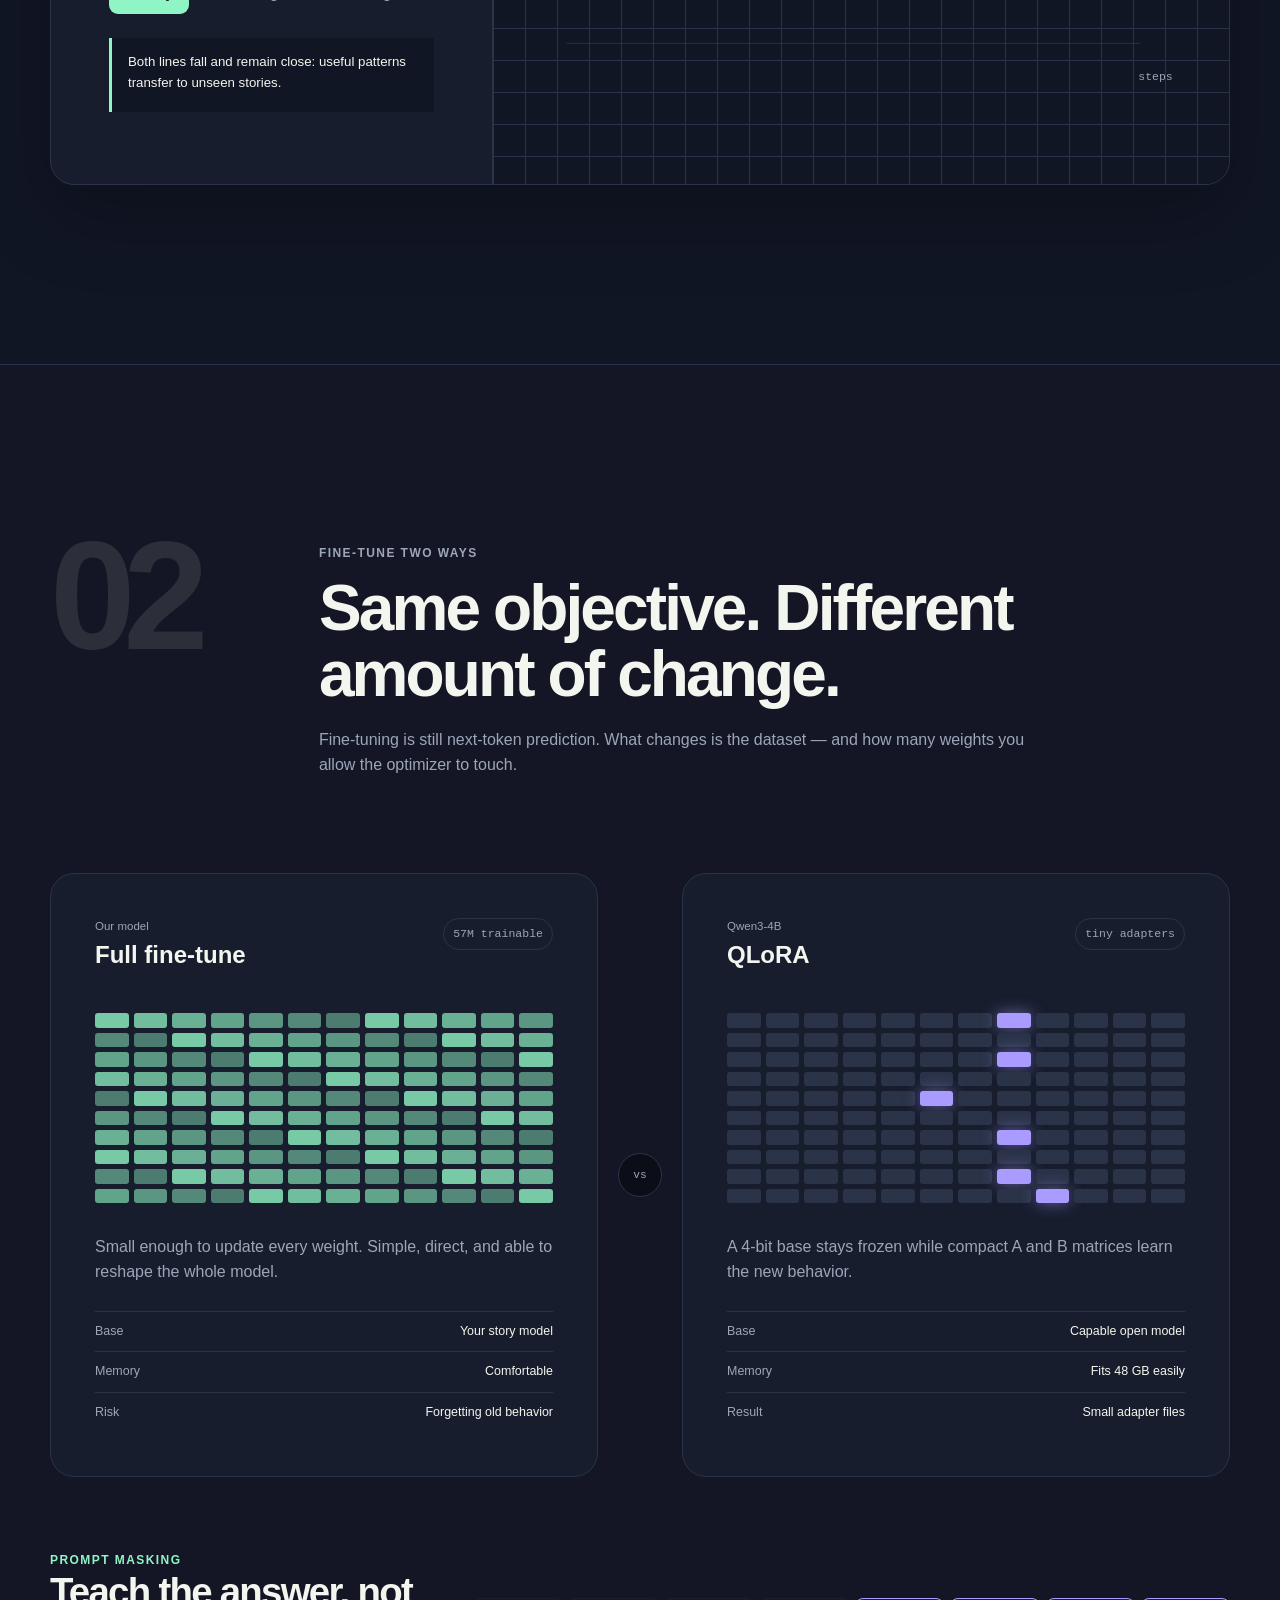
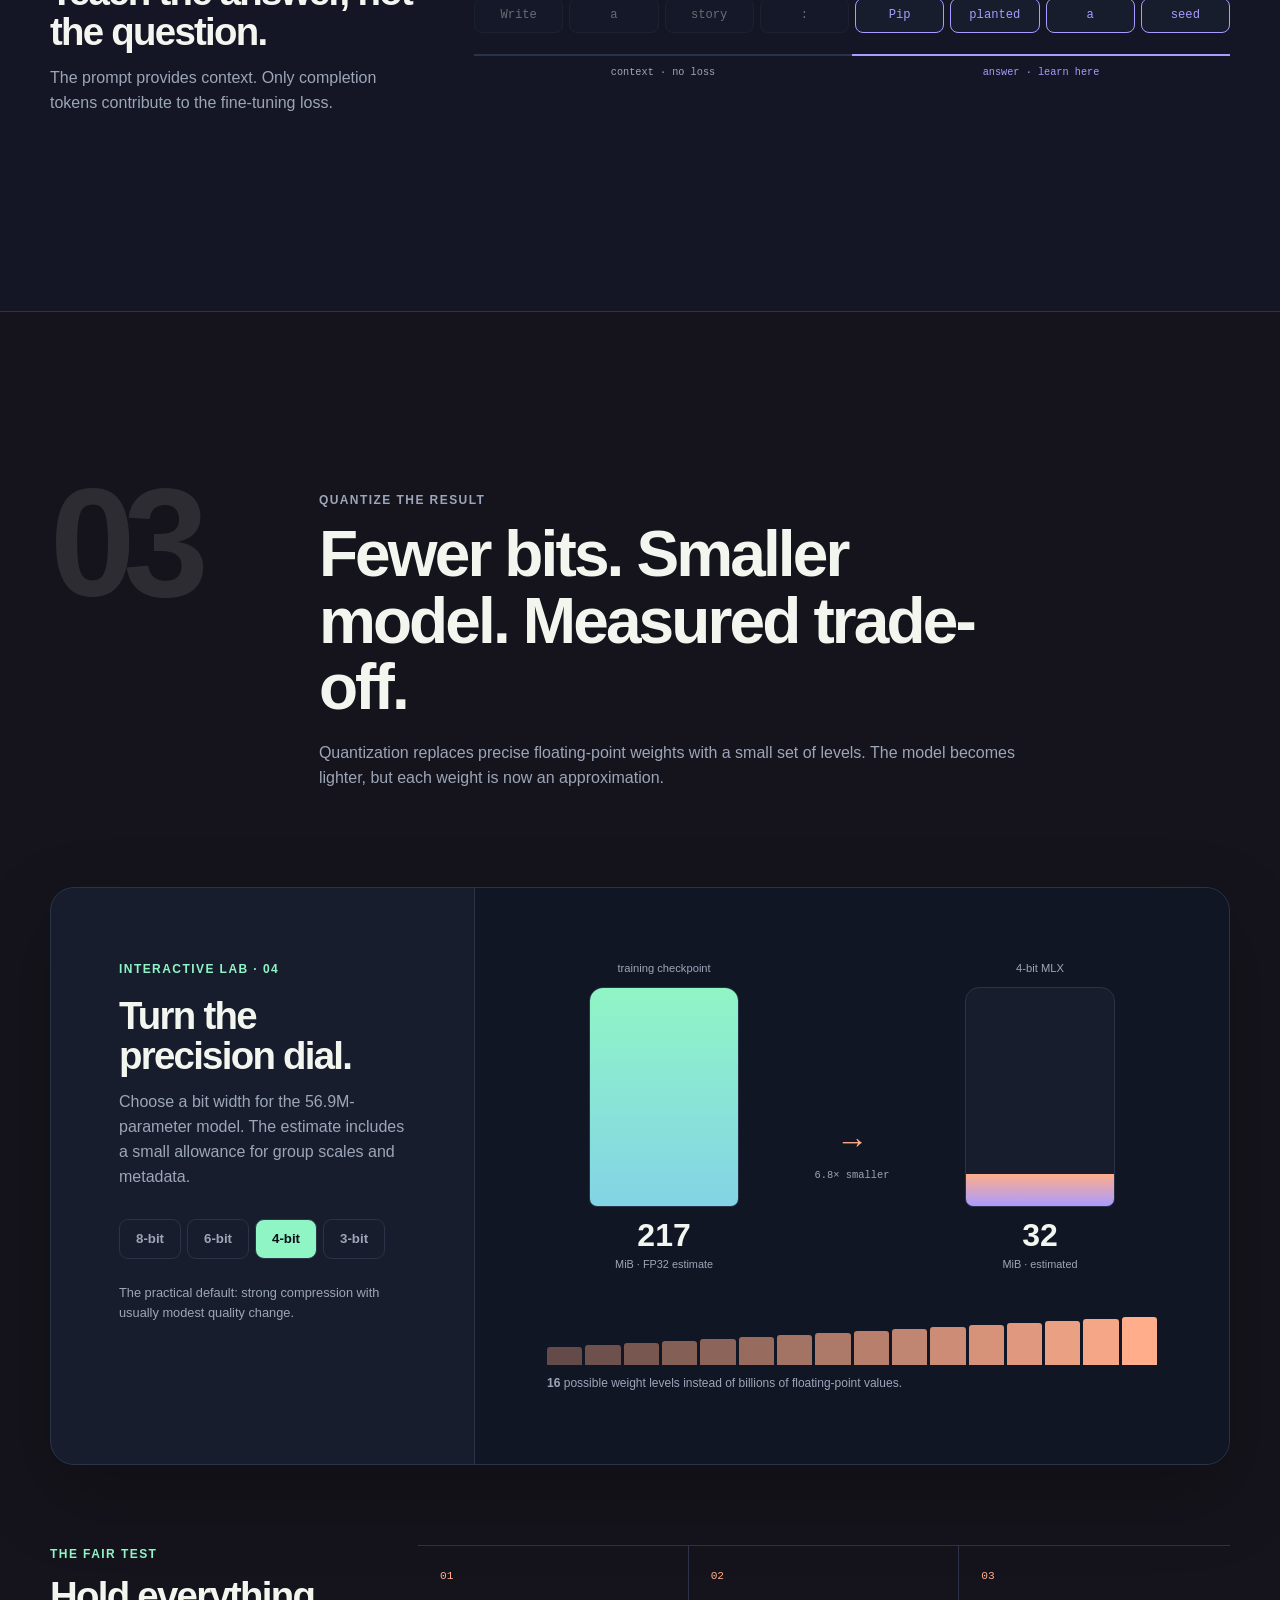
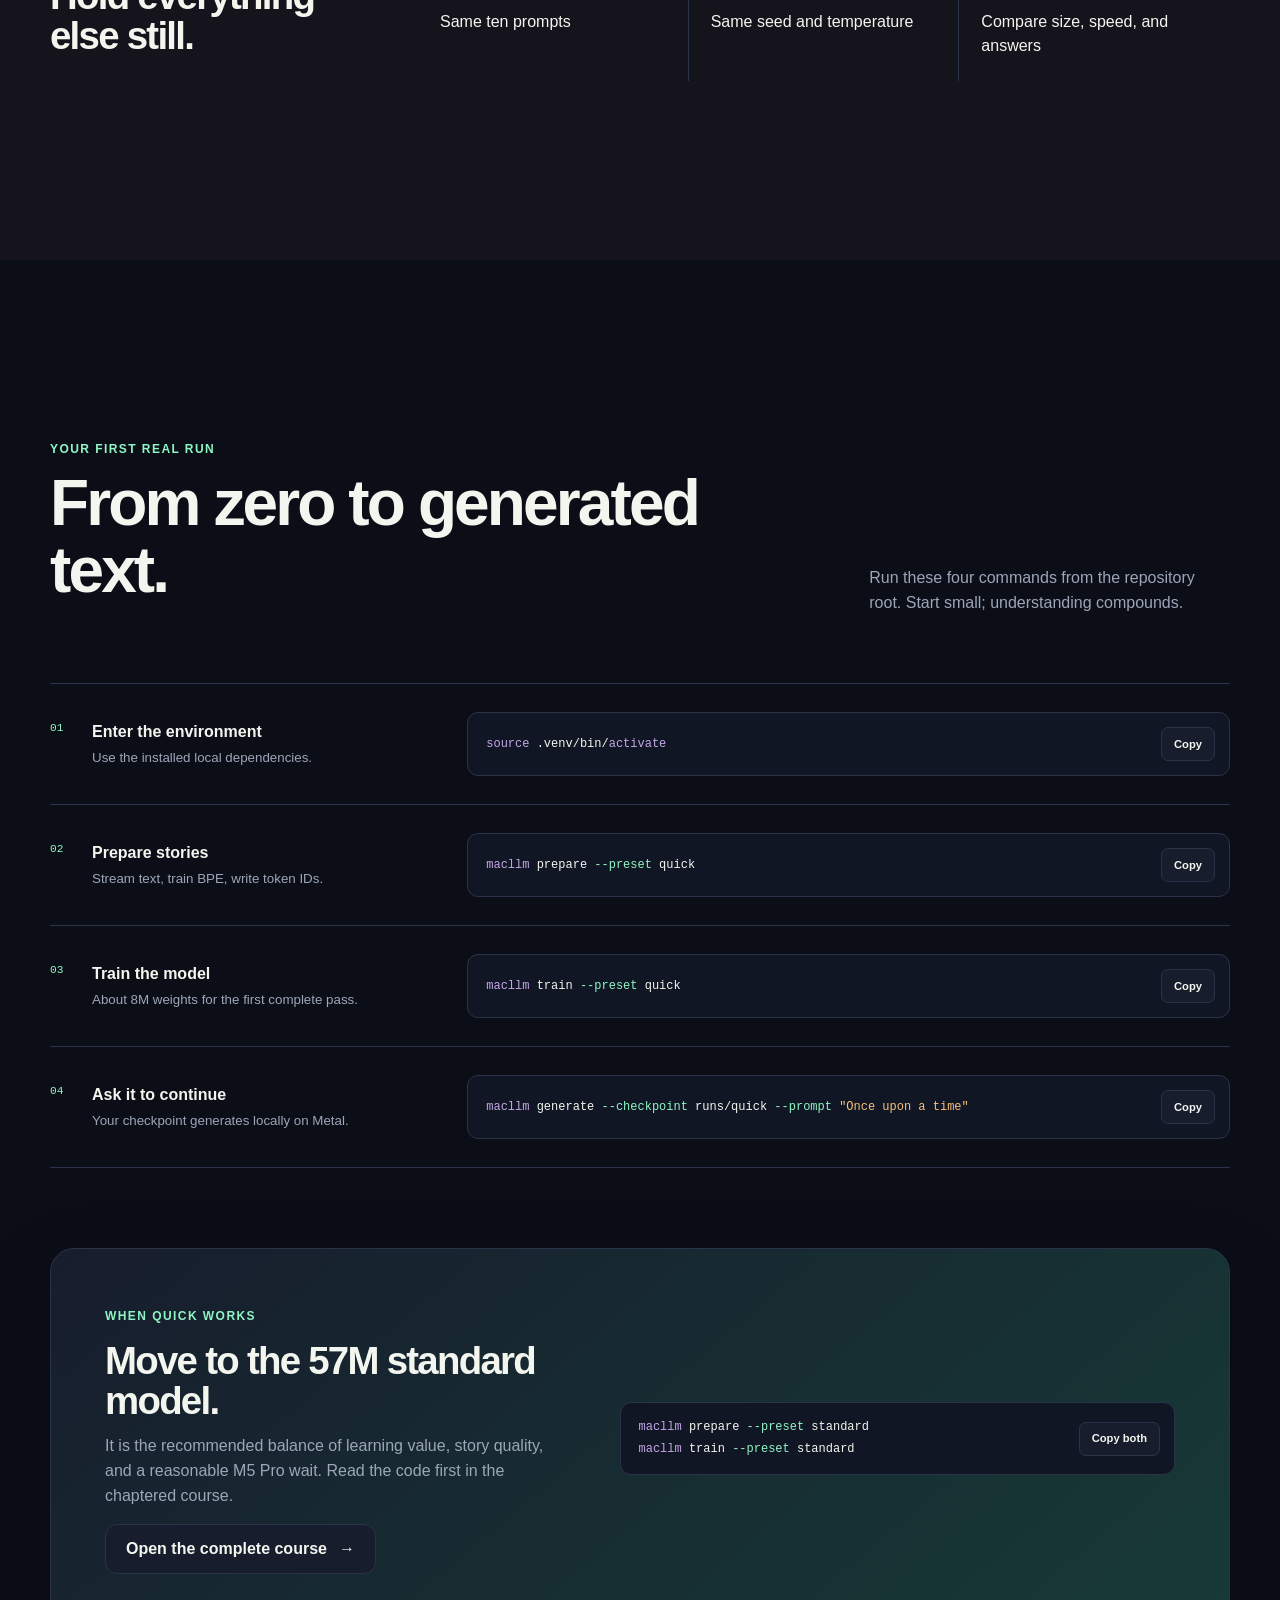
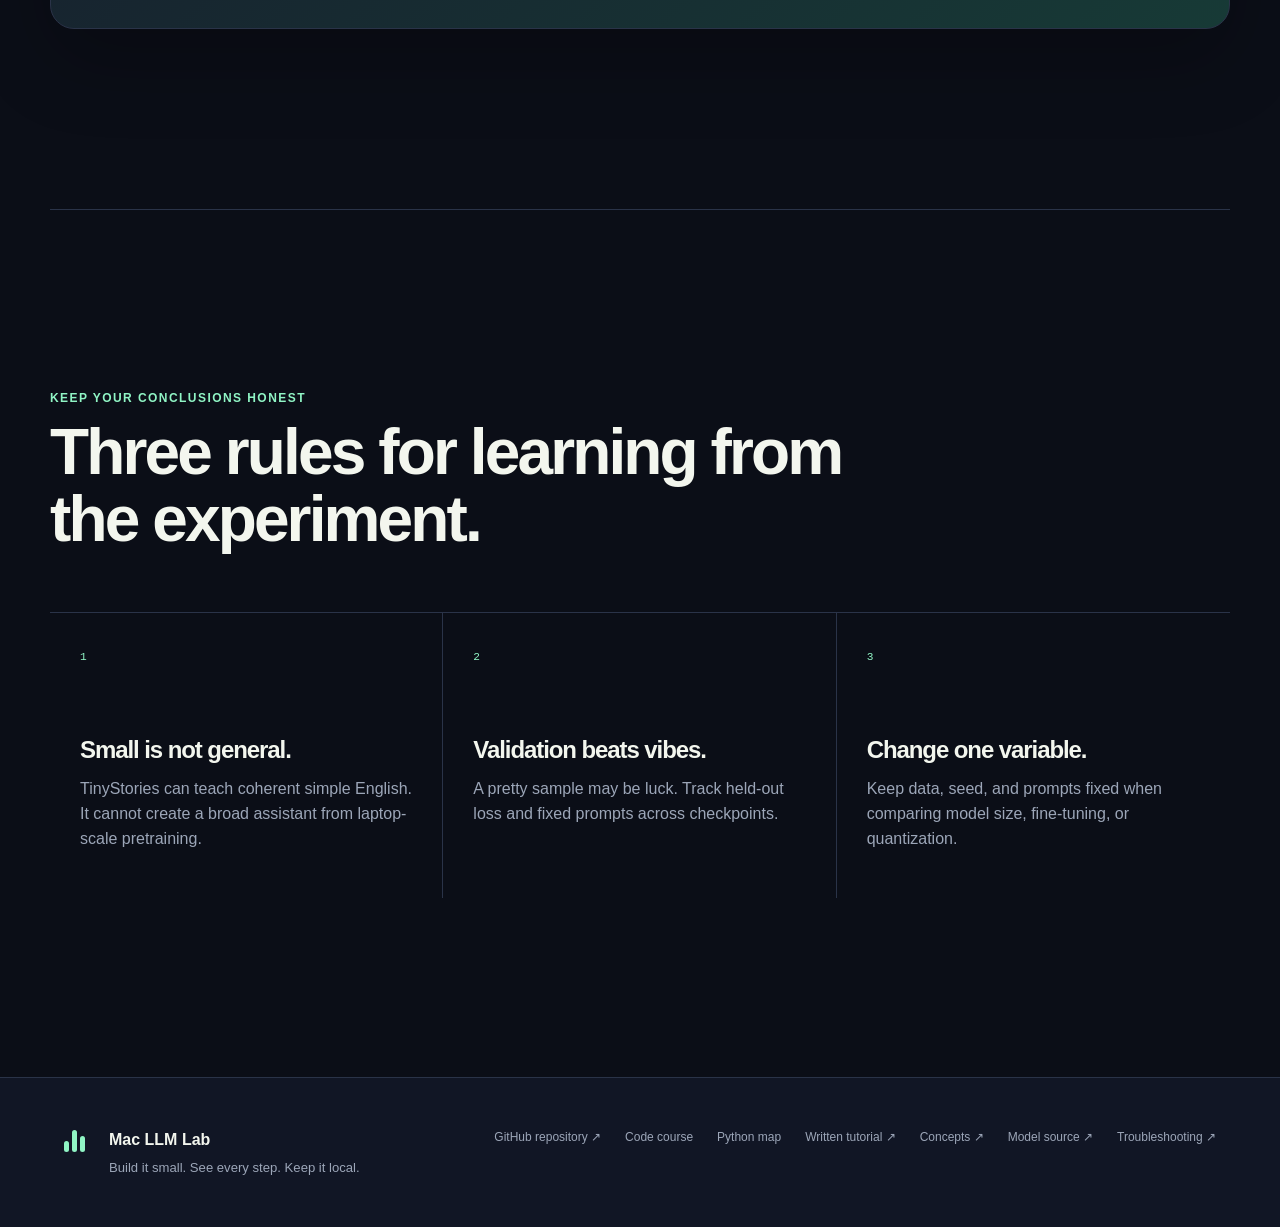
==== commit 9e351154: "Teach neural networks with guided animations" ====
--- a/site/index.html
+++ b/site/index.html
@@ -145,8 +145,8 @@
         <ol class="chapter-path">
           <li><a href="chapters/00-start.html"><span>00</span><strong>Set up</strong><small>Install and check the Mac.</small></a></li>
           <li><a href="chapters/01-data.html"><span>01</span><strong>Prepare text</strong><small>Turn stories into token IDs.</small></a></li>
-          <li><a href="chapters/02-model.html"><span>02</span><strong>Build the model</strong><small>Connect attention and math layers.</small></a></li>
-          <li><a href="chapters/03-training.html"><span>03</span><strong>Train</strong><small>Improve guesses and save weights.</small></a></li>
+          <li><a href="chapters/02-model.html"><span>02</span><strong>Neurons → transformer</strong><small>Start with one neuron, then build the model.</small></a></li>
+          <li><a href="chapters/03-training.html"><span>03</span><strong>Backprop + train</strong><small>Trace gradients, improve guesses, save weights.</small></a></li>
           <li><a href="chapters/04-finetune.html"><span>04</span><strong>Fine-tune</strong><small>Teach a narrower behavior.</small></a></li>
           <li><a href="chapters/05-quantize.html"><span>05</span><strong>Compress</strong><small>Store weights with fewer bits.</small></a></li>
           <li><a href="chapters/06-generate.html"><span>06</span><strong>Generate</strong><small>Predict tokens in a loop.</small></a></li>
--- a/site/styles.css
+++ b/site/styles.css
@@ -13,6 +13,16 @@
   --peach: #ffad8b;
   --blue: #79b8ff;
   --yellow: #f4d35e;
+  --code-bg: #090c13;
+  --code-text: #e9edf5;
+  --code-line: #252b38;
+  --code-meta: #9ca6b8;
+  --code-gutter: #596274;
+  --syntax-comment: #697386;
+  --syntax-string: #f6c177;
+  --syntax-keyword: #c4a7e7;
+  --syntax-number: #9ccfd8;
+  --syntax-function: #90f5c5;
   --shadow: 0 30px 80px rgb(0 0 0 / 24%);
   --radius: 24px;
   --mono: "SFMono-Regular", Consolas, "Liberation Mono", monospace;
@@ -34,6 +44,16 @@
   --peach: #b64e2c;
   --blue: #1769aa;
   --yellow: #a26d00;
+  --code-bg: #fbfaf6;
+  --code-text: #242932;
+  --code-line: #d7d1c4;
+  --code-meta: #626b78;
+  --code-gutter: #8a8f99;
+  --syntax-comment: #596274;
+  --syntax-string: #8a4b08;
+  --syntax-keyword: #6c3ab2;
+  --syntax-number: #126272;
+  --syntax-function: #006b4d;
   --shadow: 0 30px 80px rgb(37 31 19 / 10%);
 }
 
@@ -1947,6 +1967,45 @@
   margin: 24px 0;
 }
 
+.guided-code {
+  display: grid;
+  grid-template-columns: minmax(240px, 0.58fr) minmax(0, 1.42fr);
+  gap: 14px;
+  align-items: stretch;
+  margin: 28px 0;
+}
+
+.guided-code .code-reading-map {
+  display: flex;
+  flex-direction: column;
+  gap: 8px;
+  max-height: 720px;
+  margin: 0;
+  padding-right: 4px;
+  overflow-y: auto;
+}
+
+.guided-code .code-note {
+  flex: none;
+  cursor: default;
+  transition: border-color 160ms ease, background 160ms ease, transform 160ms ease;
+}
+
+.guided-code .code-note.is-active {
+  transform: translateX(3px);
+  border-color: var(--mint);
+  background: var(--mint-soft);
+}
+
+.guided-code .code-note.is-active p {
+  color: var(--ink);
+}
+
+.guided-code .source-viewer {
+  min-width: 0;
+  margin: 0;
+}
+
 .code-note {
   padding: 18px;
   border: 1px solid var(--line);
@@ -1980,7 +2039,7 @@
   margin: 30px 0;
   border: 1px solid var(--line);
   border-radius: 18px;
-  background: #090c13;
+  background: var(--code-bg);
   box-shadow: var(--shadow);
 }
 
@@ -2002,13 +2061,13 @@
   justify-content: space-between;
   gap: 16px;
   padding: 10px 18px;
-  border-bottom: 1px solid #252b38;
-  color: #9ca6b8;
+  border-bottom: 1px solid var(--code-line);
+  color: var(--code-meta);
   font: 0.72rem/1.4 var(--mono);
 }
 
 .source-meta a {
-  color: #90f5c5;
+  color: var(--syntax-function);
 }
 
 .source-viewer pre {
@@ -2022,7 +2081,7 @@
   display: block;
   min-width: max-content;
   padding: 14px 0 28px;
-  color: #e9edf5;
+  color: var(--code-text);
   font: 0.78rem/1.62 var(--mono);
   counter-reset: source-line;
 }
@@ -2040,15 +2099,339 @@
   position: absolute;
   left: 0;
   width: 48px;
-  color: #596274;
+  color: var(--code-gutter);
   content: counter(source-line);
   text-align: right;
   user-select: none;
 }
 
 .source-line.is-focused {
-  background: color-mix(in srgb, #90f5c5, transparent 88%);
-  box-shadow: inset 3px 0 #90f5c5;
+  background: color-mix(in srgb, var(--syntax-function), transparent 88%);
+  box-shadow: inset 3px 0 var(--syntax-function);
+}
+
+/* Step-through neural-network, training, and inference explainers */
+.learning-visual {
+  margin: 28px 0;
+  overflow: hidden;
+  border: 1px solid var(--line);
+  border-radius: 22px;
+  background: var(--surface);
+}
+
+.learning-visual-stage {
+  padding: clamp(18px, 4vw, 34px);
+  background:
+    linear-gradient(var(--line) 1px, transparent 1px),
+    linear-gradient(90deg, var(--line) 1px, transparent 1px),
+    var(--code-bg);
+  background-size: 30px 30px;
+}
+
+.learning-visual svg {
+  display: block;
+  width: 100%;
+  height: auto;
+  color: var(--code-text);
+}
+
+.network-edge {
+  fill: none;
+  stroke: var(--code-gutter);
+  stroke-width: 2;
+  transition: stroke 220ms ease, stroke-width 220ms ease, opacity 220ms ease;
+}
+
+.network-edge.is-secondary {
+  opacity: 0.45;
+}
+
+.network-node circle {
+  fill: var(--surface-2);
+  stroke: var(--code-gutter);
+  stroke-width: 2;
+  transition: fill 220ms ease, stroke 220ms ease, transform 220ms ease;
+  transform-box: fill-box;
+  transform-origin: center;
+}
+
+.network-node text,
+.network-label,
+.weight-label {
+  fill: currentColor;
+  font-family: var(--mono);
+  font-size: 13px;
+  text-anchor: middle;
+}
+
+.network-label,
+.weight-label {
+  fill: var(--code-meta);
+  font-size: 11px;
+}
+
+.learning-visual[data-phase="inputs"] .node-input circle,
+.learning-visual[data-phase="weighted"] .node-input circle,
+.learning-visual[data-phase="weighted"] .node-hidden circle,
+.learning-visual[data-phase="prediction"] .network-node circle,
+.learning-visual[data-phase="backward"] .network-node circle,
+.learning-visual[data-phase="update"] .network-node circle {
+  fill: var(--mint-soft);
+  stroke: var(--mint);
+}
+
+.learning-visual[data-phase="weighted"] .network-edge,
+.learning-visual[data-phase="prediction"] .network-edge,
+.learning-visual[data-phase="backward"] .network-edge,
+.learning-visual[data-phase="update"] .network-edge {
+  stroke: var(--mint);
+}
+
+.learning-visual[data-phase="prediction"] .node-output circle {
+  transform: scale(1.12);
+}
+
+.learning-visual[data-phase="backward"] .network-edge {
+  stroke: var(--peach);
+  stroke-dasharray: 7 6;
+  stroke-width: 3;
+}
+
+.learning-visual[data-phase="update"] .network-edge {
+  stroke: var(--violet);
+  stroke-width: 3;
+}
+
+.loss-target {
+  opacity: 0.35;
+  transition: opacity 180ms ease;
+}
+
+.learning-visual[data-phase="prediction"] .loss-target,
+.learning-visual[data-phase="backward"] .loss-target,
+.learning-visual[data-phase="update"] .loss-target {
+  opacity: 1;
+}
+
+.learning-visual-copy {
+  display: grid;
+  grid-template-columns: minmax(0, 1fr) auto;
+  gap: 22px;
+  align-items: center;
+  min-height: 142px;
+  padding: 22px 24px;
+  border-top: 1px solid var(--line);
+}
+
+.learning-step-label {
+  margin: 0 0 6px;
+  color: var(--mint);
+  font: 700 0.72rem/1.4 var(--mono);
+}
+
+.learning-visual-copy h3 {
+  margin: 0 0 7px;
+  font-size: 1.18rem;
+}
+
+.learning-visual-copy p:last-child {
+  max-width: 660px;
+  margin: 0;
+  color: var(--muted);
+  font-size: 0.88rem;
+}
+
+.learning-controls {
+  display: flex;
+  gap: 8px;
+  flex-wrap: wrap;
+  justify-content: end;
+}
+
+.learning-controls button {
+  min-height: 38px;
+  padding: 0 13px;
+  border: 1px solid var(--line);
+  border-radius: 9px;
+  background: var(--bg-soft);
+  color: var(--ink);
+  font-size: 0.76rem;
+  font-weight: 700;
+  cursor: pointer;
+}
+
+.learning-controls [data-step-play] {
+  border-color: var(--mint);
+  background: var(--mint-soft);
+}
+
+.learning-controls button:disabled {
+  cursor: not-allowed;
+  opacity: 0.42;
+}
+
+.transformer-flow,
+.inference-flow {
+  display: grid;
+  grid-template-columns: repeat(6, minmax(92px, 1fr));
+  gap: 9px;
+  align-items: stretch;
+}
+
+.flow-stage {
+  position: relative;
+  display: grid;
+  align-content: center;
+  min-height: 128px;
+  padding: 14px 10px;
+  border: 1px solid var(--code-line);
+  border-radius: 13px;
+  background: var(--surface);
+  text-align: center;
+  transition: border-color 180ms ease, background 180ms ease, transform 180ms ease, opacity 180ms ease;
+}
+
+.flow-stage::after {
+  position: absolute;
+  top: 50%;
+  right: -10px;
+  width: 10px;
+  height: 2px;
+  background: var(--code-gutter);
+  content: "";
+}
+
+.flow-stage:last-child::after {
+  display: none;
+}
+
+.flow-stage strong,
+.flow-stage small,
+.flow-stage code {
+  display: block;
+}
+
+.flow-stage strong {
+  font-size: 0.82rem;
+}
+
+.flow-stage small {
+  margin-top: 7px;
+  color: var(--code-meta);
+  font-size: 0.68rem;
+}
+
+.flow-stage code {
+  margin-top: 8px;
+  color: var(--mint);
+  font: 0.68rem/1.35 var(--mono);
+}
+
+.flow-stage .mini-neurons {
+  display: flex;
+  justify-content: center;
+  gap: 5px;
+  margin: 9px 0 2px;
+}
+
+.mini-neurons i {
+  width: 11px;
+  height: 11px;
+  border: 1px solid var(--code-gutter);
+  border-radius: 50%;
+  background: var(--surface-2);
+}
+
+.learning-visual[data-phase="batch"] [data-flow-stage="batch"],
+.learning-visual[data-phase="forward"] [data-flow-stage="embedding"],
+.learning-visual[data-phase="forward"] [data-flow-stage="blocks"],
+.learning-visual[data-phase="loss"] [data-flow-stage="logits"],
+.learning-visual[data-phase="loss"] [data-flow-stage="loss"],
+.learning-visual[data-phase="backward"] .flow-stage,
+.learning-visual[data-phase="clip"] [data-flow-stage="clip"],
+.learning-visual[data-phase="update"] [data-flow-stage="blocks"],
+.learning-visual[data-phase="update"] [data-flow-stage="embedding"] {
+  transform: translateY(-4px);
+  border-color: var(--mint);
+  background: var(--mint-soft);
+}
+
+.learning-visual[data-phase="backward"] .flow-stage {
+  border-color: var(--peach);
+}
+
+.learning-visual[data-phase="backward"] .flow-stage::after {
+  background: var(--peach);
+}
+
+.learning-visual[data-phase="forward"] .mini-neurons i,
+.learning-visual[data-phase="backward"] .mini-neurons i,
+.learning-visual[data-phase="update"] .mini-neurons i {
+  border-color: var(--mint);
+  background: var(--mint);
+}
+
+.inference-flow {
+  grid-template-columns: repeat(5, minmax(100px, 1fr));
+}
+
+.token-sequence {
+  display: flex;
+  gap: 7px;
+  flex-wrap: wrap;
+  margin-bottom: 18px;
+}
+
+.token-sequence > span {
+  display: grid;
+  padding: 8px 10px;
+  border: 1px solid var(--code-line);
+  border-radius: 9px;
+  background: var(--surface);
+  font: 0.74rem/1.2 var(--mono);
+}
+
+.token-sequence small {
+  margin-top: 3px;
+  color: var(--code-meta);
+  font-size: 0.62rem;
+}
+
+.token-sequence .generated-token {
+  border-color: var(--mint);
+  background: var(--mint-soft);
+}
+
+.cache-lane {
+  display: flex;
+  gap: 12px;
+  align-items: center;
+  margin-top: 14px;
+  padding: 12px 14px;
+  border: 1px dashed var(--code-gutter);
+  border-radius: 11px;
+  color: var(--code-meta);
+  font: 0.7rem/1.4 var(--mono);
+}
+
+.cache-lane strong {
+  color: var(--code-text);
+}
+
+.learning-visual[data-phase="encode"] [data-flow-stage="encode"],
+.learning-visual[data-phase="embed"] [data-flow-stage="embed"],
+.learning-visual[data-phase="transform"] [data-flow-stage="transform"],
+.learning-visual[data-phase="scores"] [data-flow-stage="scores"],
+.learning-visual[data-phase="choose"] [data-flow-stage="choose"],
+.learning-visual[data-phase="append"] .token-sequence .generated-token:last-child {
+  transform: translateY(-4px);
+  border-color: var(--mint);
+  background: var(--mint-soft);
+}
+
+.learning-visual[data-phase="transform"] .cache-lane {
+  border-color: var(--violet);
+  color: var(--code-text);
 }
 
 .source-load-failed pre {
@@ -2393,28 +2776,28 @@
 }
 
 .syntax-comment {
-  color: #697386;
+  color: var(--syntax-comment);
   font-style: italic;
 }
 
 .syntax-string {
-  color: #f6c177;
+  color: var(--syntax-string);
 }
 
 .syntax-keyword,
 .syntax-decorator,
 .syntax-command {
-  color: #c4a7e7;
+  color: var(--syntax-keyword);
 }
 
 .syntax-number,
 .syntax-variable {
-  color: #9ccfd8;
+  color: var(--syntax-number);
 }
 
 .syntax-function,
 .syntax-option {
-  color: #90f5c5;
+  color: var(--syntax-function);
 }
 
 @media (max-width: 900px) {
@@ -2465,6 +2848,10 @@
   .chapter-path,
   .toolkit-grid {
     grid-template-columns: repeat(2, 1fr);
+  }
+
+  .guided-code {
+    grid-template-columns: minmax(220px, 0.55fr) minmax(0, 1.45fr);
   }
 }
 
@@ -2498,6 +2885,34 @@
   .chapter-path,
   .toolkit-grid {
     grid-template-columns: 1fr;
+  }
+
+  .guided-code {
+    grid-template-columns: 1fr;
+  }
+
+  .guided-code .code-reading-map {
+    display: grid;
+    grid-template-columns: 1fr;
+    max-height: none;
+    overflow: visible;
+  }
+
+  .learning-visual-copy {
+    grid-template-columns: 1fr;
+  }
+
+  .learning-controls {
+    justify-content: start;
+  }
+
+  .transformer-flow,
+  .inference-flow {
+    grid-template-columns: 1fr 1fr;
+  }
+
+  .flow-stage::after {
+    display: none;
   }
 }
 
@@ -2759,6 +3174,16 @@
     animation: token-in 700ms calc(var(--i) * 90ms) both;
   }
 
+  .learning-visual[data-phase="backward"] .network-edge {
+    animation: gradient-return 900ms linear infinite;
+  }
+
+  .learning-visual[data-phase="forward"] .flow-stage::after,
+  .learning-visual[data-phase="transform"] .flow-stage::after,
+  .learning-visual[data-phase="append"] .generated-token:last-child {
+    animation: learning-pulse 900ms ease-in-out infinite;
+  }
+
   @keyframes breathe {
     50% {
       box-shadow: 0 0 110px color-mix(in srgb, var(--violet), transparent 62%);
@@ -2799,4 +3224,12 @@
     20% { opacity: 1; }
     to { transform: translateY(35px); opacity: 0; }
   }
-}
+
+  @keyframes gradient-return {
+    to { stroke-dashoffset: -26; }
+  }
+
+  @keyframes learning-pulse {
+    50% { opacity: 0.45; }
+  }
+}
